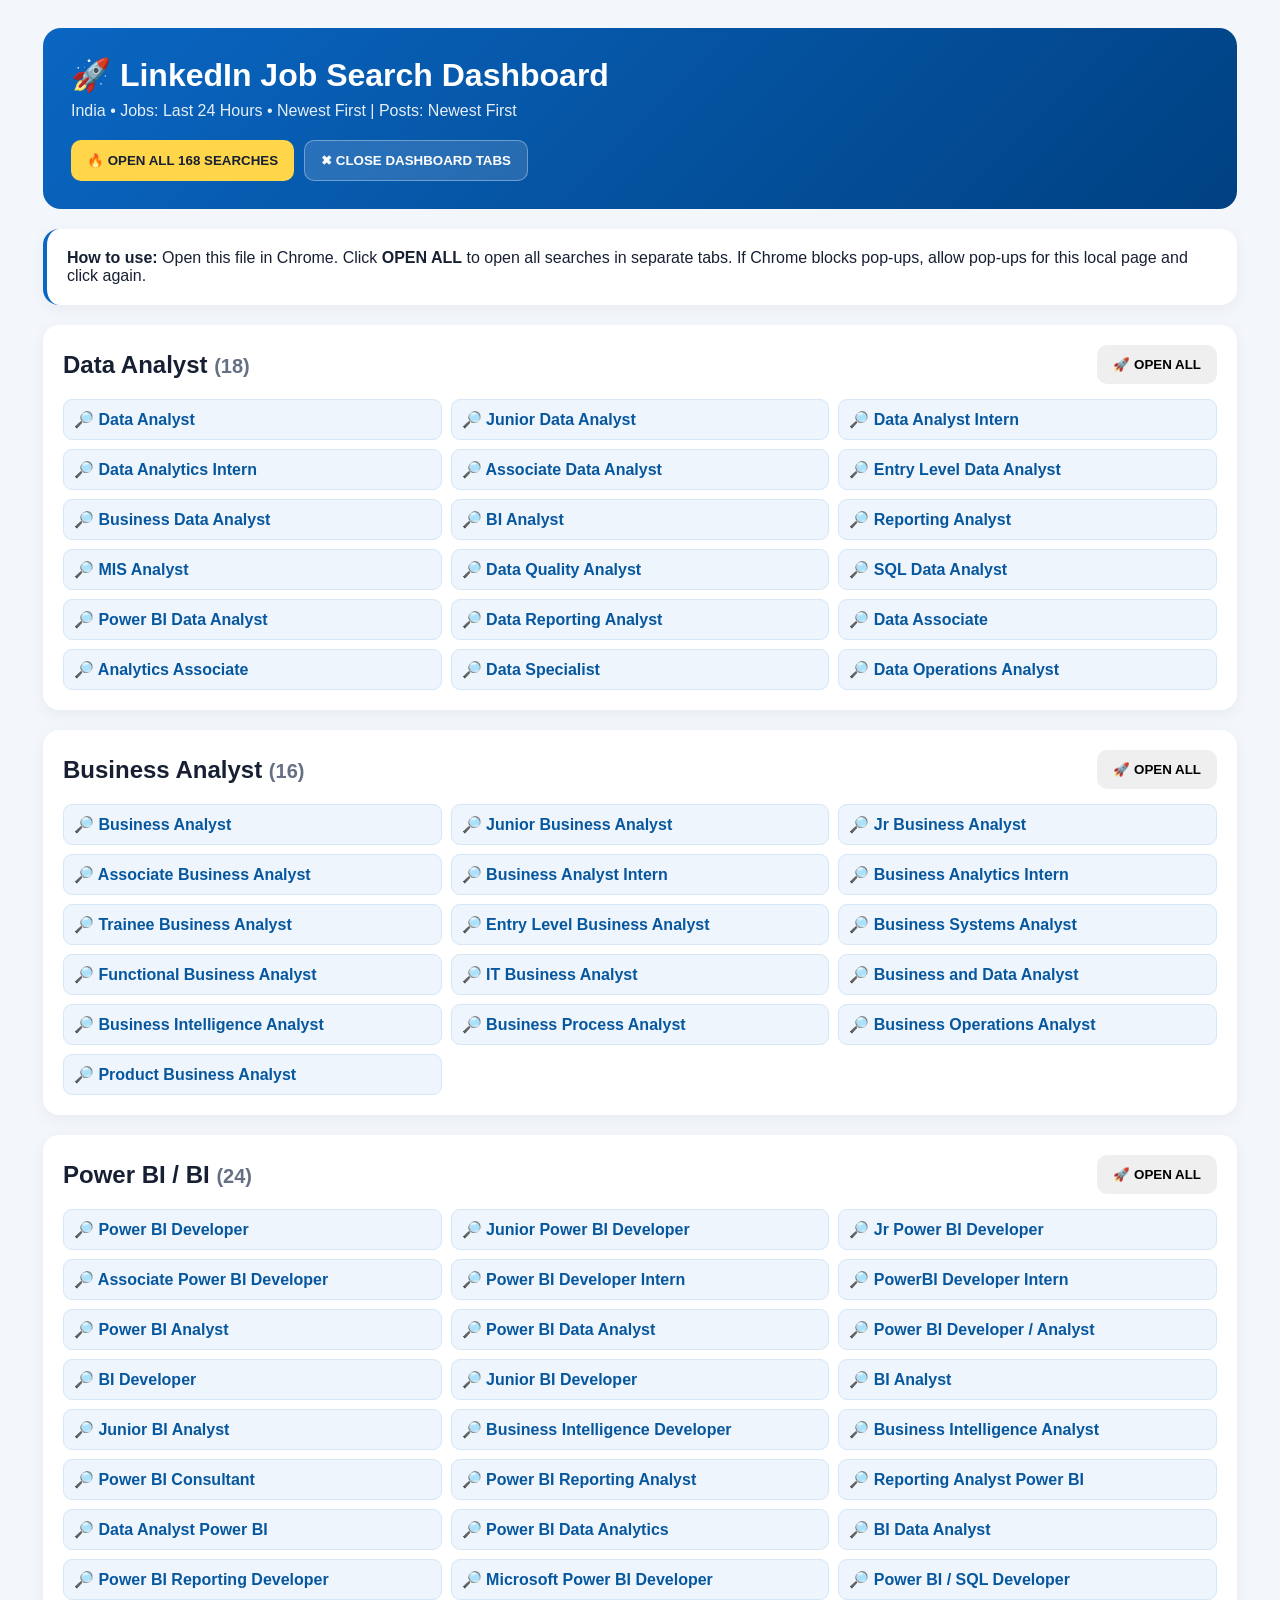
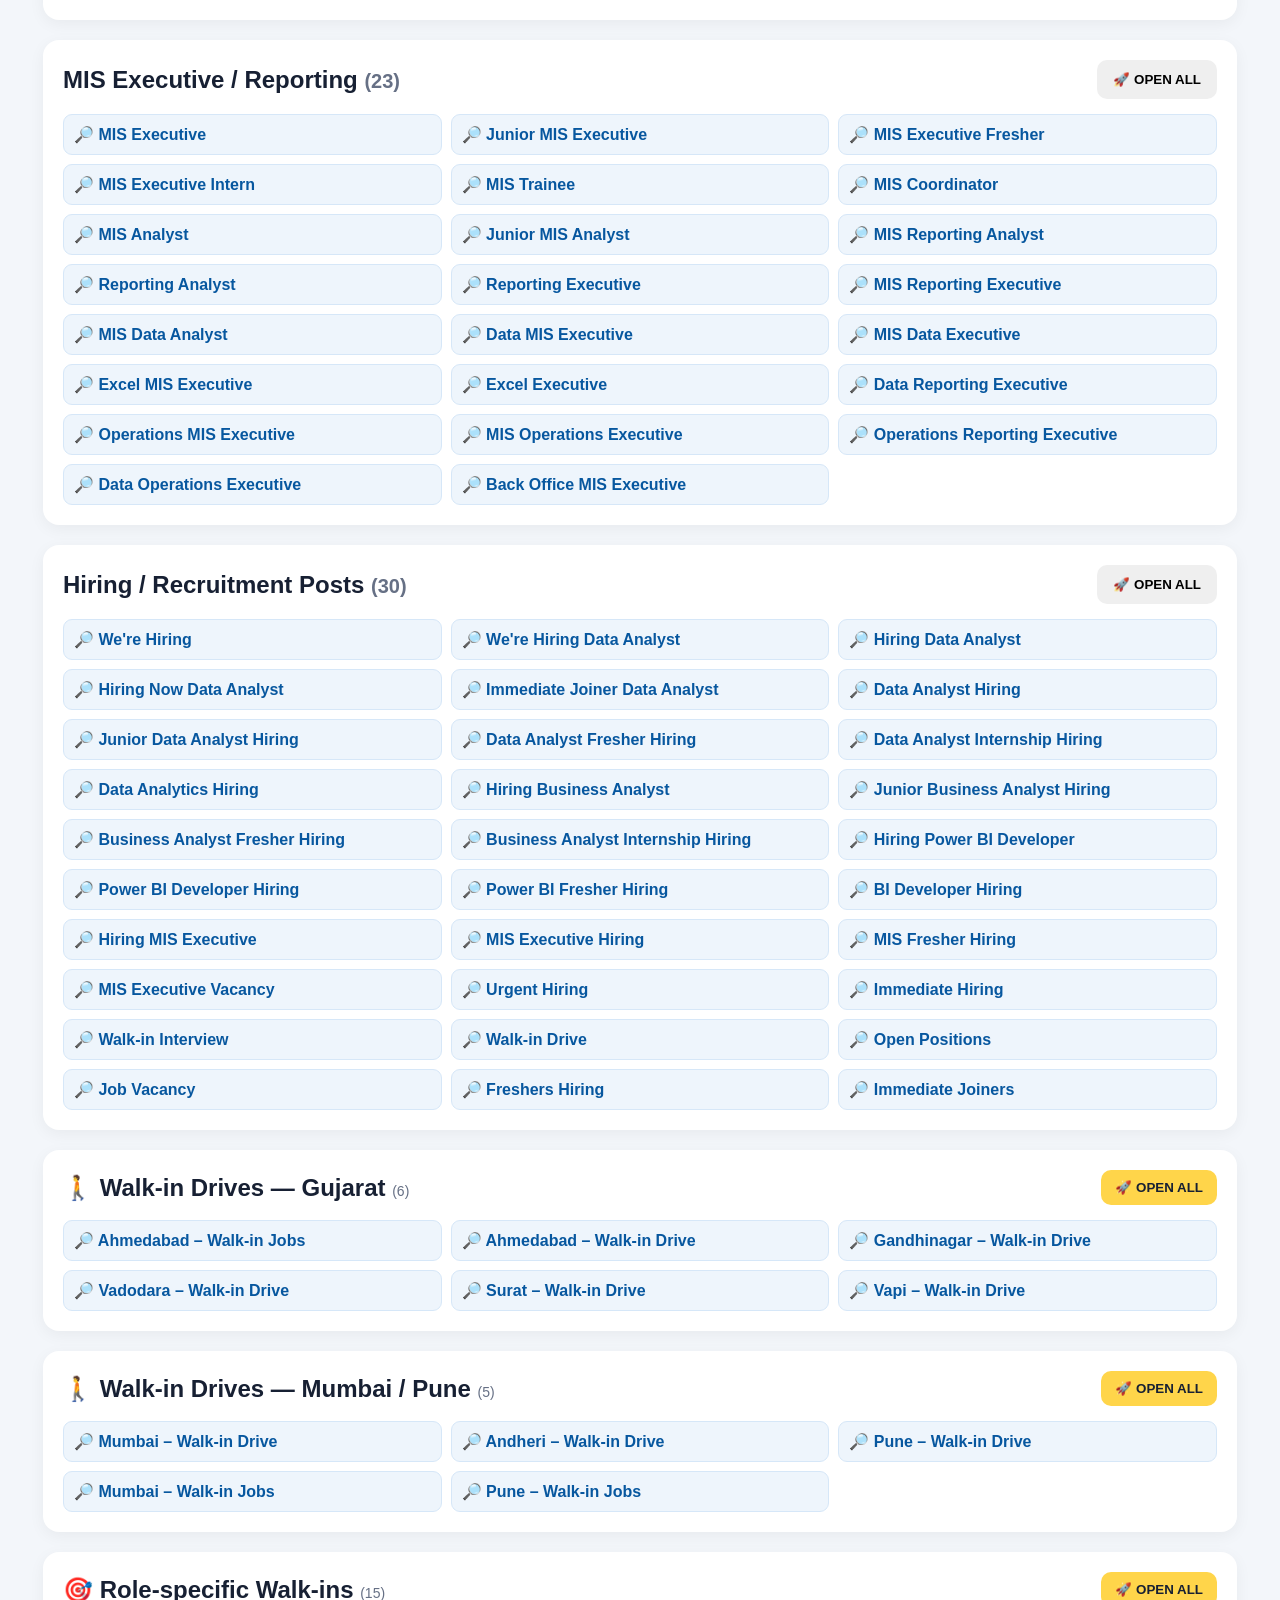
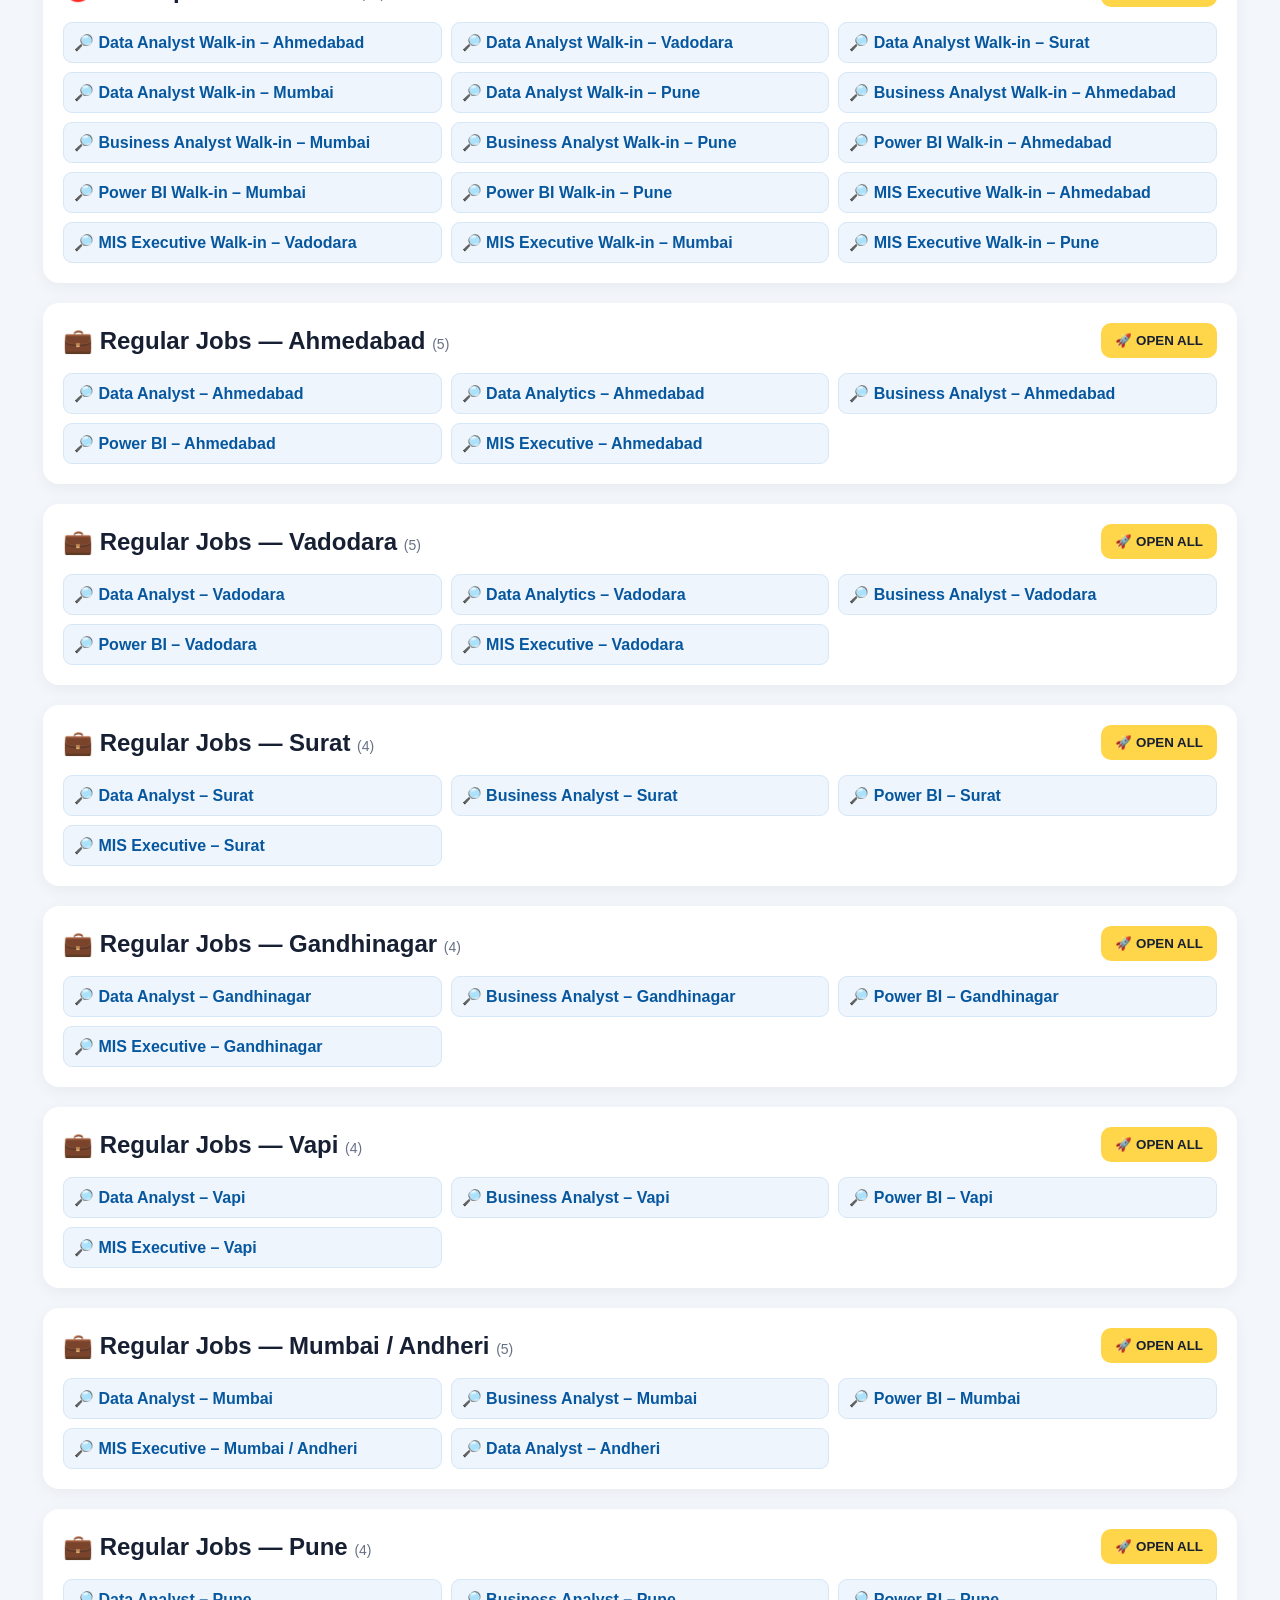
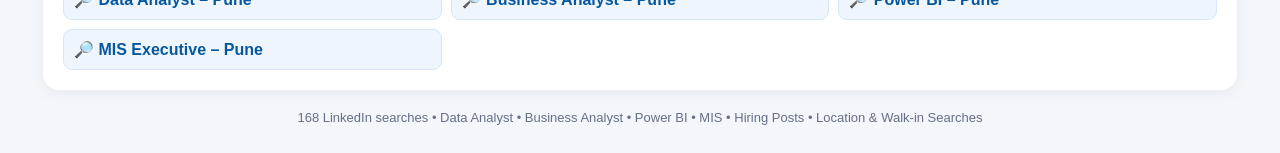
==== index.html @ fcc7802a "Add files via upload" ====
<!doctype html><html lang="en"><head><meta charset="utf-8"><meta name="viewport" content="width=device-width,initial-scale=1"><title>LinkedIn Job Search Dashboard</title><style>*{box-sizing:border-box}body{margin:0;font-family:Arial,sans-serif;background:#f3f6fa;color:#172033}.wrap{max-width:1250px;margin:auto;padding:28px}header{background:linear-gradient(135deg,#0a66c2,#004182);color:white;padding:28px;border-radius:18px;margin-bottom:20px}h1{margin:0 0 8px}.sub{margin:0;opacity:.9}.actions{display:flex;gap:10px;flex-wrap:wrap;margin-top:20px}button{border:0;border-radius:10px;padding:12px 16px;font-weight:700;cursor:pointer}.main{background:#ffd54a;color:#172033}.close{background:#ffffff22;color:#fff;border:1px solid #ffffff55}.info,section{background:#fff;border-radius:16px;padding:20px;margin-bottom:20px;box-shadow:0 4px 16px #0000000d}.info{border-left:4px solid #0a66c2}.head{display:flex;justify-content:space-between;align-items:center;gap:10px;flex-wrap:wrap;margin-bottom:15px}h2{margin:0}small{color:#667085}.grid{display:grid;grid-template-columns:repeat(3,1fr);gap:9px}a{text-decoration:none;color:#07579f;background:#eef5fc;border:1px solid #d6e7f8;padding:10px;border-radius:9px;font-weight:600}a:hover{background:#e2f0ff}footer{text-align:center;color:#667085;font-size:13px}@media(max-width:900px){.grid{grid-template-columns:repeat(2,1fr)}}@media(max-width:600px){.grid{grid-template-columns:1fr}.wrap{padding:14px}}
.category{background:#fff;border-radius:16px;padding:20px;margin-bottom:20px;box-shadow:0 4px 16px #0000000d}
.category-head{display:flex;justify-content:space-between;align-items:center;gap:10px;flex-wrap:wrap;margin-bottom:15px}
.category-head h2{margin:0}
.category-head h2 span{color:#667085;font-size:14px;font-weight:500}
.links{display:grid;grid-template-columns:repeat(3,1fr);gap:9px}
.links a{text-decoration:none;color:#07579f;background:#eef5fc;border:1px solid #d6e7f8;padding:10px;border-radius:9px;font-weight:600}
.links a:hover{background:#e2f0ff}
.cat-btn{background:#ffd54a;color:#172033;border:0;border-radius:10px;padding:10px 14px;font-weight:700;cursor:pointer}
@media(max-width:900px){.links{grid-template-columns:repeat(2,1fr)}}
@media(max-width:600px){.links{grid-template-columns:1fr}}

/* Mobile / Phone enhancements */
@media (max-width: 600px) {
  body { font-size: 14px; }
  .wrap { padding: 10px; width: 100%; }
  header { padding: 18px 14px; border-radius: 14px; }
  h1 { font-size: 22px; line-height: 1.25; }
  .sub { font-size: 13px; line-height: 1.45; }
  .actions { display: grid; grid-template-columns: 1fr; gap: 8px; }
  .actions button { width: 100%; min-height: 46px; font-size: 14px; }
  .info, section, .category { padding: 14px; border-radius: 13px; }
  .head, .category-head { align-items: stretch; }
  .head h2, .category-head h2 { font-size: 18px; }
  .head button, .category-head button, .cat-btn { width: 100%; min-height: 44px; }
  .grid, .links { grid-template-columns: 1fr !important; gap: 8px; }
  .grid a, .links a {
    display: block;
    width: 100%;
    min-height: 46px;
    padding: 12px;
    font-size: 14px;
  }
  footer { padding: 10px 4px 20px; line-height: 1.5; }
}

/* Touch-friendly controls */
button, a { -webkit-tap-highlight-color: transparent; touch-action: manipulation; }
a { cursor: pointer; }

.mobile-toolbar {
  display:flex; justify-content:space-between; align-items:center; gap:10px;
  background:#eaf4ff; border:1px solid #cfe5fa; border-radius:13px;
  padding:10px 12px; margin:0 0 12px;
}
.mobile-toolbar div { display:flex; flex-direction:column; gap:2px; }
.mobile-toolbar small { color:#667085; }
.mobile-toolbar button { background:#fff; color:#07579f; padding:9px 12px; }
@media (min-width:601px) { .mobile-toolbar { display:none; } }
</style>
<link rel="manifest" href="manifest.json">
<meta name="theme-color" content="#0a66c2">
<meta name="mobile-web-app-capable" content="yes">
<meta name="apple-mobile-web-app-capable" content="yes">
<meta name="apple-mobile-web-app-status-bar-style" content="default">
<meta name="apple-mobile-web-app-title" content="LinkedIn Jobs">
</head><body><div class="wrap"><header><h1>🚀 LinkedIn Job Search Dashboard</h1><p class="sub">India • Jobs: Last 24 Hours • Newest First | Posts: Newest First</p><div class="actions"><button class="main" onclick="openAll()">🔥 OPEN ALL 168 SEARCHES</button><button class="close" onclick="closeTabs()">✖ CLOSE DASHBOARD TABS</button></div></header>
<div class="mobile-toolbar" id="mobileToolbar">
  <div><strong>📱 Phone Mode</strong><small>Tap a search below to open LinkedIn.</small></div>
  <button onclick="window.scrollTo({top:0,behavior:'smooth'})">⬆ TOP</button>
</div>
<div class="info"><strong>How to use:</strong> Open this file in Chrome. Click <strong>OPEN ALL</strong> to open all searches in separate tabs. If Chrome blocks pop-ups, allow pop-ups for this local page and click again.</div><section><div class="head"><h2>Data Analyst <small>(18)</small></h2><button onclick='openGroup(["Data Analyst", "Junior Data Analyst", "Data Analyst Intern", "Data Analytics Intern", "Associate Data Analyst", "Entry Level Data Analyst", "Business Data Analyst", "BI Analyst", "Reporting Analyst", "MIS Analyst", "Data Quality Analyst", "SQL Data Analyst", "Power BI Data Analyst", "Data Reporting Analyst", "Data Associate", "Analytics Associate", "Data Specialist", "Data Operations Analyst"],false)'>🚀 OPEN ALL</button></div><div class="grid"><a href="https://www.linkedin.com/jobs/search/?keywords=Data+Analyst&geoId=102713980&f_TPR=r86400&sortBy=DD" target="_blank">🔎 Data Analyst</a><a href="https://www.linkedin.com/jobs/search/?keywords=Junior+Data+Analyst&geoId=102713980&f_TPR=r86400&sortBy=DD" target="_blank">🔎 Junior Data Analyst</a><a href="https://www.linkedin.com/jobs/search/?keywords=Data+Analyst+Intern&geoId=102713980&f_TPR=r86400&sortBy=DD" target="_blank">🔎 Data Analyst Intern</a><a href="https://www.linkedin.com/jobs/search/?keywords=Data+Analytics+Intern&geoId=102713980&f_TPR=r86400&sortBy=DD" target="_blank">🔎 Data Analytics Intern</a><a href="https://www.linkedin.com/jobs/search/?keywords=Associate+Data+Analyst&geoId=102713980&f_TPR=r86400&sortBy=DD" target="_blank">🔎 Associate Data Analyst</a><a href="https://www.linkedin.com/jobs/search/?keywords=Entry+Level+Data+Analyst&geoId=102713980&f_TPR=r86400&sortBy=DD" target="_blank">🔎 Entry Level Data Analyst</a><a href="https://www.linkedin.com/jobs/search/?keywords=Business+Data+Analyst&geoId=102713980&f_TPR=r86400&sortBy=DD" target="_blank">🔎 Business Data Analyst</a><a href="https://www.linkedin.com/jobs/search/?keywords=BI+Analyst&geoId=102713980&f_TPR=r86400&sortBy=DD" target="_blank">🔎 BI Analyst</a><a href="https://www.linkedin.com/jobs/search/?keywords=Reporting+Analyst&geoId=102713980&f_TPR=r86400&sortBy=DD" target="_blank">🔎 Reporting Analyst</a><a href="https://www.linkedin.com/jobs/search/?keywords=MIS+Analyst&geoId=102713980&f_TPR=r86400&sortBy=DD" target="_blank">🔎 MIS Analyst</a><a href="https://www.linkedin.com/jobs/search/?keywords=Data+Quality+Analyst&geoId=102713980&f_TPR=r86400&sortBy=DD" target="_blank">🔎 Data Quality Analyst</a><a href="https://www.linkedin.com/jobs/search/?keywords=SQL+Data+Analyst&geoId=102713980&f_TPR=r86400&sortBy=DD" target="_blank">🔎 SQL Data Analyst</a><a href="https://www.linkedin.com/jobs/search/?keywords=Power+BI+Data+Analyst&geoId=102713980&f_TPR=r86400&sortBy=DD" target="_blank">🔎 Power BI Data Analyst</a><a href="https://www.linkedin.com/jobs/search/?keywords=Data+Reporting+Analyst&geoId=102713980&f_TPR=r86400&sortBy=DD" target="_blank">🔎 Data Reporting Analyst</a><a href="https://www.linkedin.com/jobs/search/?keywords=Data+Associate&geoId=102713980&f_TPR=r86400&sortBy=DD" target="_blank">🔎 Data Associate</a><a href="https://www.linkedin.com/jobs/search/?keywords=Analytics+Associate&geoId=102713980&f_TPR=r86400&sortBy=DD" target="_blank">🔎 Analytics Associate</a><a href="https://www.linkedin.com/jobs/search/?keywords=Data+Specialist&geoId=102713980&f_TPR=r86400&sortBy=DD" target="_blank">🔎 Data Specialist</a><a href="https://www.linkedin.com/jobs/search/?keywords=Data+Operations+Analyst&geoId=102713980&f_TPR=r86400&sortBy=DD" target="_blank">🔎 Data Operations Analyst</a></div></section><section><div class="head"><h2>Business Analyst <small>(16)</small></h2><button onclick='openGroup(["Business Analyst", "Junior Business Analyst", "Jr Business Analyst", "Associate Business Analyst", "Business Analyst Intern", "Business Analytics Intern", "Trainee Business Analyst", "Entry Level Business Analyst", "Business Systems Analyst", "Functional Business Analyst", "IT Business Analyst", "Business and Data Analyst", "Business Intelligence Analyst", "Business Process Analyst", "Business Operations Analyst", "Product Business Analyst"],false)'>🚀 OPEN ALL</button></div><div class="grid"><a href="https://www.linkedin.com/jobs/search/?keywords=Business+Analyst&geoId=102713980&f_TPR=r86400&sortBy=DD" target="_blank">🔎 Business Analyst</a><a href="https://www.linkedin.com/jobs/search/?keywords=Junior+Business+Analyst&geoId=102713980&f_TPR=r86400&sortBy=DD" target="_blank">🔎 Junior Business Analyst</a><a href="https://www.linkedin.com/jobs/search/?keywords=Jr+Business+Analyst&geoId=102713980&f_TPR=r86400&sortBy=DD" target="_blank">🔎 Jr Business Analyst</a><a href="https://www.linkedin.com/jobs/search/?keywords=Associate+Business+Analyst&geoId=102713980&f_TPR=r86400&sortBy=DD" target="_blank">🔎 Associate Business Analyst</a><a href="https://www.linkedin.com/jobs/search/?keywords=Business+Analyst+Intern&geoId=102713980&f_TPR=r86400&sortBy=DD" target="_blank">🔎 Business Analyst Intern</a><a href="https://www.linkedin.com/jobs/search/?keywords=Business+Analytics+Intern&geoId=102713980&f_TPR=r86400&sortBy=DD" target="_blank">🔎 Business Analytics Intern</a><a href="https://www.linkedin.com/jobs/search/?keywords=Trainee+Business+Analyst&geoId=102713980&f_TPR=r86400&sortBy=DD" target="_blank">🔎 Trainee Business Analyst</a><a href="https://www.linkedin.com/jobs/search/?keywords=Entry+Level+Business+Analyst&geoId=102713980&f_TPR=r86400&sortBy=DD" target="_blank">🔎 Entry Level Business Analyst</a><a href="https://www.linkedin.com/jobs/search/?keywords=Business+Systems+Analyst&geoId=102713980&f_TPR=r86400&sortBy=DD" target="_blank">🔎 Business Systems Analyst</a><a href="https://www.linkedin.com/jobs/search/?keywords=Functional+Business+Analyst&geoId=102713980&f_TPR=r86400&sortBy=DD" target="_blank">🔎 Functional Business Analyst</a><a href="https://www.linkedin.com/jobs/search/?keywords=IT+Business+Analyst&geoId=102713980&f_TPR=r86400&sortBy=DD" target="_blank">🔎 IT Business Analyst</a><a href="https://www.linkedin.com/jobs/search/?keywords=Business+and+Data+Analyst&geoId=102713980&f_TPR=r86400&sortBy=DD" target="_blank">🔎 Business and Data Analyst</a><a href="https://www.linkedin.com/jobs/search/?keywords=Business+Intelligence+Analyst&geoId=102713980&f_TPR=r86400&sortBy=DD" target="_blank">🔎 Business Intelligence Analyst</a><a href="https://www.linkedin.com/jobs/search/?keywords=Business+Process+Analyst&geoId=102713980&f_TPR=r86400&sortBy=DD" target="_blank">🔎 Business Process Analyst</a><a href="https://www.linkedin.com/jobs/search/?keywords=Business+Operations+Analyst&geoId=102713980&f_TPR=r86400&sortBy=DD" target="_blank">🔎 Business Operations Analyst</a><a href="https://www.linkedin.com/jobs/search/?keywords=Product+Business+Analyst&geoId=102713980&f_TPR=r86400&sortBy=DD" target="_blank">🔎 Product Business Analyst</a></div></section><section><div class="head"><h2>Power BI / BI <small>(24)</small></h2><button onclick='openGroup(["Power BI Developer", "Junior Power BI Developer", "Jr Power BI Developer", "Associate Power BI Developer", "Power BI Developer Intern", "PowerBI Developer Intern", "Power BI Analyst", "Power BI Data Analyst", "Power BI Developer / Analyst", "BI Developer", "Junior BI Developer", "BI Analyst", "Junior BI Analyst", "Business Intelligence Developer", "Business Intelligence Analyst", "Power BI Consultant", "Power BI Reporting Analyst", "Reporting Analyst Power BI", "Data Analyst Power BI", "Power BI Data Analytics", "BI Data Analyst", "Power BI Reporting Developer", "Microsoft Power BI Developer", "Power BI / SQL Developer"],false)'>🚀 OPEN ALL</button></div><div class="grid"><a href="https://www.linkedin.com/jobs/search/?keywords=Power+BI+Developer&geoId=102713980&f_TPR=r86400&sortBy=DD" target="_blank">🔎 Power BI Developer</a><a href="https://www.linkedin.com/jobs/search/?keywords=Junior+Power+BI+Developer&geoId=102713980&f_TPR=r86400&sortBy=DD" target="_blank">🔎 Junior Power BI Developer</a><a href="https://www.linkedin.com/jobs/search/?keywords=Jr+Power+BI+Developer&geoId=102713980&f_TPR=r86400&sortBy=DD" target="_blank">🔎 Jr Power BI Developer</a><a href="https://www.linkedin.com/jobs/search/?keywords=Associate+Power+BI+Developer&geoId=102713980&f_TPR=r86400&sortBy=DD" target="_blank">🔎 Associate Power BI Developer</a><a href="https://www.linkedin.com/jobs/search/?keywords=Power+BI+Developer+Intern&geoId=102713980&f_TPR=r86400&sortBy=DD" target="_blank">🔎 Power BI Developer Intern</a><a href="https://www.linkedin.com/jobs/search/?keywords=PowerBI+Developer+Intern&geoId=102713980&f_TPR=r86400&sortBy=DD" target="_blank">🔎 PowerBI Developer Intern</a><a href="https://www.linkedin.com/jobs/search/?keywords=Power+BI+Analyst&geoId=102713980&f_TPR=r86400&sortBy=DD" target="_blank">🔎 Power BI Analyst</a><a href="https://www.linkedin.com/jobs/search/?keywords=Power+BI+Data+Analyst&geoId=102713980&f_TPR=r86400&sortBy=DD" target="_blank">🔎 Power BI Data Analyst</a><a href="https://www.linkedin.com/jobs/search/?keywords=Power+BI+Developer+%2F+Analyst&geoId=102713980&f_TPR=r86400&sortBy=DD" target="_blank">🔎 Power BI Developer / Analyst</a><a href="https://www.linkedin.com/jobs/search/?keywords=BI+Developer&geoId=102713980&f_TPR=r86400&sortBy=DD" target="_blank">🔎 BI Developer</a><a href="https://www.linkedin.com/jobs/search/?keywords=Junior+BI+Developer&geoId=102713980&f_TPR=r86400&sortBy=DD" target="_blank">🔎 Junior BI Developer</a><a href="https://www.linkedin.com/jobs/search/?keywords=BI+Analyst&geoId=102713980&f_TPR=r86400&sortBy=DD" target="_blank">🔎 BI Analyst</a><a href="https://www.linkedin.com/jobs/search/?keywords=Junior+BI+Analyst&geoId=102713980&f_TPR=r86400&sortBy=DD" target="_blank">🔎 Junior BI Analyst</a><a href="https://www.linkedin.com/jobs/search/?keywords=Business+Intelligence+Developer&geoId=102713980&f_TPR=r86400&sortBy=DD" target="_blank">🔎 Business Intelligence Developer</a><a href="https://www.linkedin.com/jobs/search/?keywords=Business+Intelligence+Analyst&geoId=102713980&f_TPR=r86400&sortBy=DD" target="_blank">🔎 Business Intelligence Analyst</a><a href="https://www.linkedin.com/jobs/search/?keywords=Power+BI+Consultant&geoId=102713980&f_TPR=r86400&sortBy=DD" target="_blank">🔎 Power BI Consultant</a><a href="https://www.linkedin.com/jobs/search/?keywords=Power+BI+Reporting+Analyst&geoId=102713980&f_TPR=r86400&sortBy=DD" target="_blank">🔎 Power BI Reporting Analyst</a><a href="https://www.linkedin.com/jobs/search/?keywords=Reporting+Analyst+Power+BI&geoId=102713980&f_TPR=r86400&sortBy=DD" target="_blank">🔎 Reporting Analyst Power BI</a><a href="https://www.linkedin.com/jobs/search/?keywords=Data+Analyst+Power+BI&geoId=102713980&f_TPR=r86400&sortBy=DD" target="_blank">🔎 Data Analyst Power BI</a><a href="https://www.linkedin.com/jobs/search/?keywords=Power+BI+Data+Analytics&geoId=102713980&f_TPR=r86400&sortBy=DD" target="_blank">🔎 Power BI Data Analytics</a><a href="https://www.linkedin.com/jobs/search/?keywords=BI+Data+Analyst&geoId=102713980&f_TPR=r86400&sortBy=DD" target="_blank">🔎 BI Data Analyst</a><a href="https://www.linkedin.com/jobs/search/?keywords=Power+BI+Reporting+Developer&geoId=102713980&f_TPR=r86400&sortBy=DD" target="_blank">🔎 Power BI Reporting Developer</a><a href="https://www.linkedin.com/jobs/search/?keywords=Microsoft+Power+BI+Developer&geoId=102713980&f_TPR=r86400&sortBy=DD" target="_blank">🔎 Microsoft Power BI Developer</a><a href="https://www.linkedin.com/jobs/search/?keywords=Power+BI+%2F+SQL+Developer&geoId=102713980&f_TPR=r86400&sortBy=DD" target="_blank">🔎 Power BI / SQL Developer</a></div></section><section><div class="head"><h2>MIS Executive / Reporting <small>(23)</small></h2><button onclick='openGroup(["MIS Executive", "Junior MIS Executive", "MIS Executive Fresher", "MIS Executive Intern", "MIS Trainee", "MIS Coordinator", "MIS Analyst", "Junior MIS Analyst", "MIS Reporting Analyst", "Reporting Analyst", "Reporting Executive", "MIS Reporting Executive", "MIS Data Analyst", "Data MIS Executive", "MIS Data Executive", "Excel MIS Executive", "Excel Executive", "Data Reporting Executive", "Operations MIS Executive", "MIS Operations Executive", "Operations Reporting Executive", "Data Operations Executive", "Back Office MIS Executive"],false)'>🚀 OPEN ALL</button></div><div class="grid"><a href="https://www.linkedin.com/jobs/search/?keywords=MIS+Executive&geoId=102713980&f_TPR=r86400&sortBy=DD" target="_blank">🔎 MIS Executive</a><a href="https://www.linkedin.com/jobs/search/?keywords=Junior+MIS+Executive&geoId=102713980&f_TPR=r86400&sortBy=DD" target="_blank">🔎 Junior MIS Executive</a><a href="https://www.linkedin.com/jobs/search/?keywords=MIS+Executive+Fresher&geoId=102713980&f_TPR=r86400&sortBy=DD" target="_blank">🔎 MIS Executive Fresher</a><a href="https://www.linkedin.com/jobs/search/?keywords=MIS+Executive+Intern&geoId=102713980&f_TPR=r86400&sortBy=DD" target="_blank">🔎 MIS Executive Intern</a><a href="https://www.linkedin.com/jobs/search/?keywords=MIS+Trainee&geoId=102713980&f_TPR=r86400&sortBy=DD" target="_blank">🔎 MIS Trainee</a><a href="https://www.linkedin.com/jobs/search/?keywords=MIS+Coordinator&geoId=102713980&f_TPR=r86400&sortBy=DD" target="_blank">🔎 MIS Coordinator</a><a href="https://www.linkedin.com/jobs/search/?keywords=MIS+Analyst&geoId=102713980&f_TPR=r86400&sortBy=DD" target="_blank">🔎 MIS Analyst</a><a href="https://www.linkedin.com/jobs/search/?keywords=Junior+MIS+Analyst&geoId=102713980&f_TPR=r86400&sortBy=DD" target="_blank">🔎 Junior MIS Analyst</a><a href="https://www.linkedin.com/jobs/search/?keywords=MIS+Reporting+Analyst&geoId=102713980&f_TPR=r86400&sortBy=DD" target="_blank">🔎 MIS Reporting Analyst</a><a href="https://www.linkedin.com/jobs/search/?keywords=Reporting+Analyst&geoId=102713980&f_TPR=r86400&sortBy=DD" target="_blank">🔎 Reporting Analyst</a><a href="https://www.linkedin.com/jobs/search/?keywords=Reporting+Executive&geoId=102713980&f_TPR=r86400&sortBy=DD" target="_blank">🔎 Reporting Executive</a><a href="https://www.linkedin.com/jobs/search/?keywords=MIS+Reporting+Executive&geoId=102713980&f_TPR=r86400&sortBy=DD" target="_blank">🔎 MIS Reporting Executive</a><a href="https://www.linkedin.com/jobs/search/?keywords=MIS+Data+Analyst&geoId=102713980&f_TPR=r86400&sortBy=DD" target="_blank">🔎 MIS Data Analyst</a><a href="https://www.linkedin.com/jobs/search/?keywords=Data+MIS+Executive&geoId=102713980&f_TPR=r86400&sortBy=DD" target="_blank">🔎 Data MIS Executive</a><a href="https://www.linkedin.com/jobs/search/?keywords=MIS+Data+Executive&geoId=102713980&f_TPR=r86400&sortBy=DD" target="_blank">🔎 MIS Data Executive</a><a href="https://www.linkedin.com/jobs/search/?keywords=Excel+MIS+Executive&geoId=102713980&f_TPR=r86400&sortBy=DD" target="_blank">🔎 Excel MIS Executive</a><a href="https://www.linkedin.com/jobs/search/?keywords=Excel+Executive&geoId=102713980&f_TPR=r86400&sortBy=DD" target="_blank">🔎 Excel Executive</a><a href="https://www.linkedin.com/jobs/search/?keywords=Data+Reporting+Executive&geoId=102713980&f_TPR=r86400&sortBy=DD" target="_blank">🔎 Data Reporting Executive</a><a href="https://www.linkedin.com/jobs/search/?keywords=Operations+MIS+Executive&geoId=102713980&f_TPR=r86400&sortBy=DD" target="_blank">🔎 Operations MIS Executive</a><a href="https://www.linkedin.com/jobs/search/?keywords=MIS+Operations+Executive&geoId=102713980&f_TPR=r86400&sortBy=DD" target="_blank">🔎 MIS Operations Executive</a><a href="https://www.linkedin.com/jobs/search/?keywords=Operations+Reporting+Executive&geoId=102713980&f_TPR=r86400&sortBy=DD" target="_blank">🔎 Operations Reporting Executive</a><a href="https://www.linkedin.com/jobs/search/?keywords=Data+Operations+Executive&geoId=102713980&f_TPR=r86400&sortBy=DD" target="_blank">🔎 Data Operations Executive</a><a href="https://www.linkedin.com/jobs/search/?keywords=Back+Office+MIS+Executive&geoId=102713980&f_TPR=r86400&sortBy=DD" target="_blank">🔎 Back Office MIS Executive</a></div></section><section><div class="head"><h2>Hiring / Recruitment Posts <small>(30)</small></h2><button onclick='openGroup(["We're Hiring", "We're Hiring Data Analyst", "Hiring Data Analyst", "Hiring Now Data Analyst", "Immediate Joiner Data Analyst", "Data Analyst Hiring", "Junior Data Analyst Hiring", "Data Analyst Fresher Hiring", "Data Analyst Internship Hiring", "Data Analytics Hiring", "Hiring Business Analyst", "Junior Business Analyst Hiring", "Business Analyst Fresher Hiring", "Business Analyst Internship Hiring", "Hiring Power BI Developer", "Power BI Developer Hiring", "Power BI Fresher Hiring", "BI Developer Hiring", "Hiring MIS Executive", "MIS Executive Hiring", "MIS Fresher Hiring", "MIS Executive Vacancy", "Urgent Hiring", "Immediate Hiring", "Walk-in Interview", "Walk-in Drive", "Open Positions", "Job Vacancy", "Freshers Hiring", "Immediate Joiners"],true)'>🚀 OPEN ALL</button></div><div class="grid"><a href="https://www.linkedin.com/search/results/content/?keywords=We%27re+Hiring&sortBy=%22date_posted%22" target="_blank">🔎 We're Hiring</a><a href="https://www.linkedin.com/search/results/content/?keywords=We%27re+Hiring+Data+Analyst&sortBy=%22date_posted%22" target="_blank">🔎 We're Hiring Data Analyst</a><a href="https://www.linkedin.com/search/results/content/?keywords=Hiring+Data+Analyst&sortBy=%22date_posted%22" target="_blank">🔎 Hiring Data Analyst</a><a href="https://www.linkedin.com/search/results/content/?keywords=Hiring+Now+Data+Analyst&sortBy=%22date_posted%22" target="_blank">🔎 Hiring Now Data Analyst</a><a href="https://www.linkedin.com/search/results/content/?keywords=Immediate+Joiner+Data+Analyst&sortBy=%22date_posted%22" target="_blank">🔎 Immediate Joiner Data Analyst</a><a href="https://www.linkedin.com/search/results/content/?keywords=Data+Analyst+Hiring&sortBy=%22date_posted%22" target="_blank">🔎 Data Analyst Hiring</a><a href="https://www.linkedin.com/search/results/content/?keywords=Junior+Data+Analyst+Hiring&sortBy=%22date_posted%22" target="_blank">🔎 Junior Data Analyst Hiring</a><a href="https://www.linkedin.com/search/results/content/?keywords=Data+Analyst+Fresher+Hiring&sortBy=%22date_posted%22" target="_blank">🔎 Data Analyst Fresher Hiring</a><a href="https://www.linkedin.com/search/results/content/?keywords=Data+Analyst+Internship+Hiring&sortBy=%22date_posted%22" target="_blank">🔎 Data Analyst Internship Hiring</a><a href="https://www.linkedin.com/search/results/content/?keywords=Data+Analytics+Hiring&sortBy=%22date_posted%22" target="_blank">🔎 Data Analytics Hiring</a><a href="https://www.linkedin.com/search/results/content/?keywords=Hiring+Business+Analyst&sortBy=%22date_posted%22" target="_blank">🔎 Hiring Business Analyst</a><a href="https://www.linkedin.com/search/results/content/?keywords=Junior+Business+Analyst+Hiring&sortBy=%22date_posted%22" target="_blank">🔎 Junior Business Analyst Hiring</a><a href="https://www.linkedin.com/search/results/content/?keywords=Business+Analyst+Fresher+Hiring&sortBy=%22date_posted%22" target="_blank">🔎 Business Analyst Fresher Hiring</a><a href="https://www.linkedin.com/search/results/content/?keywords=Business+Analyst+Internship+Hiring&sortBy=%22date_posted%22" target="_blank">🔎 Business Analyst Internship Hiring</a><a href="https://www.linkedin.com/search/results/content/?keywords=Hiring+Power+BI+Developer&sortBy=%22date_posted%22" target="_blank">🔎 Hiring Power BI Developer</a><a href="https://www.linkedin.com/search/results/content/?keywords=Power+BI+Developer+Hiring&sortBy=%22date_posted%22" target="_blank">🔎 Power BI Developer Hiring</a><a href="https://www.linkedin.com/search/results/content/?keywords=Power+BI+Fresher+Hiring&sortBy=%22date_posted%22" target="_blank">🔎 Power BI Fresher Hiring</a><a href="https://www.linkedin.com/search/results/content/?keywords=BI+Developer+Hiring&sortBy=%22date_posted%22" target="_blank">🔎 BI Developer Hiring</a><a href="https://www.linkedin.com/search/results/content/?keywords=Hiring+MIS+Executive&sortBy=%22date_posted%22" target="_blank">🔎 Hiring MIS Executive</a><a href="https://www.linkedin.com/search/results/content/?keywords=MIS+Executive+Hiring&sortBy=%22date_posted%22" target="_blank">🔎 MIS Executive Hiring</a><a href="https://www.linkedin.com/search/results/content/?keywords=MIS+Fresher+Hiring&sortBy=%22date_posted%22" target="_blank">🔎 MIS Fresher Hiring</a><a href="https://www.linkedin.com/search/results/content/?keywords=MIS+Executive+Vacancy&sortBy=%22date_posted%22" target="_blank">🔎 MIS Executive Vacancy</a><a href="https://www.linkedin.com/search/results/content/?keywords=Urgent+Hiring&sortBy=%22date_posted%22" target="_blank">🔎 Urgent Hiring</a><a href="https://www.linkedin.com/search/results/content/?keywords=Immediate+Hiring&sortBy=%22date_posted%22" target="_blank">🔎 Immediate Hiring</a><a href="https://www.linkedin.com/search/results/content/?keywords=Walk-in+Interview&sortBy=%22date_posted%22" target="_blank">🔎 Walk-in Interview</a><a href="https://www.linkedin.com/search/results/content/?keywords=Walk-in+Drive&sortBy=%22date_posted%22" target="_blank">🔎 Walk-in Drive</a><a href="https://www.linkedin.com/search/results/content/?keywords=Open+Positions&sortBy=%22date_posted%22" target="_blank">🔎 Open Positions</a><a href="https://www.linkedin.com/search/results/content/?keywords=Job+Vacancy&sortBy=%22date_posted%22" target="_blank">🔎 Job Vacancy</a><a href="https://www.linkedin.com/search/results/content/?keywords=Freshers+Hiring&sortBy=%22date_posted%22" target="_blank">🔎 Freshers Hiring</a><a href="https://www.linkedin.com/search/results/content/?keywords=Immediate+Joiners&sortBy=%22date_posted%22" target="_blank">🔎 Immediate Joiners</a></div></section><div id="location-added">
<section class="category"><div class="category-head"><h2>🚶 Walk-in Drives — Gujarat <span>(6)</span></h2><button class="cat-btn" onclick='openUrls(["https://in.linkedin.com/jobs/search/?keywords=Walk-in&location=Ahmedabad&f_TPR=r86400&sortBy=DD", "https://www.linkedin.com/search/results/content/?keywords=Walk-in%20Drive%20Ahmedabad&f_TPR=r86400", "https://www.linkedin.com/search/results/content/?keywords=Walk-in%20Drive%20Gandhinagar&f_TPR=r86400", "https://www.linkedin.com/search/results/content/?keywords=Walk-in%20Drive%20Vadodara&f_TPR=r86400", "https://www.linkedin.com/search/results/content/?keywords=Walk-in%20Drive%20Surat&f_TPR=r86400", "https://www.linkedin.com/search/results/content/?keywords=Walk-in%20Drive%20Vapi&f_TPR=r86400"])'>🚀 OPEN ALL</button></div><div class="links"><a href="https://in.linkedin.com/jobs/search/?keywords=Walk-in&location=Ahmedabad&f_TPR=r86400&sortBy=DD" target="_blank" rel="noopener">🔎 Ahmedabad – Walk-in Jobs</a><a href="https://www.linkedin.com/search/results/content/?keywords=Walk-in%20Drive%20Ahmedabad&f_TPR=r86400" target="_blank" rel="noopener">🔎 Ahmedabad – Walk-in Drive</a><a href="https://www.linkedin.com/search/results/content/?keywords=Walk-in%20Drive%20Gandhinagar&f_TPR=r86400" target="_blank" rel="noopener">🔎 Gandhinagar – Walk-in Drive</a><a href="https://www.linkedin.com/search/results/content/?keywords=Walk-in%20Drive%20Vadodara&f_TPR=r86400" target="_blank" rel="noopener">🔎 Vadodara – Walk-in Drive</a><a href="https://www.linkedin.com/search/results/content/?keywords=Walk-in%20Drive%20Surat&f_TPR=r86400" target="_blank" rel="noopener">🔎 Surat – Walk-in Drive</a><a href="https://www.linkedin.com/search/results/content/?keywords=Walk-in%20Drive%20Vapi&f_TPR=r86400" target="_blank" rel="noopener">🔎 Vapi – Walk-in Drive</a></div></section>
<section class="category"><div class="category-head"><h2>🚶 Walk-in Drives — Mumbai / Pune <span>(5)</span></h2><button class="cat-btn" onclick='openUrls(["https://www.linkedin.com/search/results/content/?keywords=Walk-in%20Drive%20Mumbai&f_TPR=r86400", "https://www.linkedin.com/search/results/content/?keywords=Walk-in%20Drive%20Andheri&f_TPR=r86400", "https://www.linkedin.com/search/results/content/?keywords=Walk-in%20Drive%20Pune&f_TPR=r86400", "https://in.linkedin.com/jobs/search/?keywords=Walk-in&location=Mumbai&f_TPR=r86400&sortBy=DD", "https://in.linkedin.com/jobs/search/?keywords=Walk-in&location=Pune&f_TPR=r86400&sortBy=DD"])'>🚀 OPEN ALL</button></div><div class="links"><a href="https://www.linkedin.com/search/results/content/?keywords=Walk-in%20Drive%20Mumbai&f_TPR=r86400" target="_blank" rel="noopener">🔎 Mumbai – Walk-in Drive</a><a href="https://www.linkedin.com/search/results/content/?keywords=Walk-in%20Drive%20Andheri&f_TPR=r86400" target="_blank" rel="noopener">🔎 Andheri – Walk-in Drive</a><a href="https://www.linkedin.com/search/results/content/?keywords=Walk-in%20Drive%20Pune&f_TPR=r86400" target="_blank" rel="noopener">🔎 Pune – Walk-in Drive</a><a href="https://in.linkedin.com/jobs/search/?keywords=Walk-in&location=Mumbai&f_TPR=r86400&sortBy=DD" target="_blank" rel="noopener">🔎 Mumbai – Walk-in Jobs</a><a href="https://in.linkedin.com/jobs/search/?keywords=Walk-in&location=Pune&f_TPR=r86400&sortBy=DD" target="_blank" rel="noopener">🔎 Pune – Walk-in Jobs</a></div></section>
<section class="category"><div class="category-head"><h2>🎯 Role-specific Walk-ins <span>(15)</span></h2><button class="cat-btn" onclick='openUrls(["https://www.linkedin.com/search/results/content/?keywords=Data%20Analyst%20Walk-in%20Ahmedabad&f_TPR=r86400", "https://www.linkedin.com/search/results/content/?keywords=Data%20Analyst%20Walk-in%20Vadodara&f_TPR=r86400", "https://www.linkedin.com/search/results/content/?keywords=Data%20Analyst%20Walk-in%20Surat&f_TPR=r86400", "https://www.linkedin.com/search/results/content/?keywords=Data%20Analyst%20Walk-in%20Mumbai&f_TPR=r86400", "https://www.linkedin.com/search/results/content/?keywords=Data%20Analyst%20Walk-in%20Pune&f_TPR=r86400", "https://www.linkedin.com/search/results/content/?keywords=Business%20Analyst%20Walk-in%20Ahmedabad&f_TPR=r86400", "https://www.linkedin.com/search/results/content/?keywords=Business%20Analyst%20Walk-in%20Mumbai&f_TPR=r86400", "https://www.linkedin.com/search/results/content/?keywords=Business%20Analyst%20Walk-in%20Pune&f_TPR=r86400", "https://www.linkedin.com/search/results/content/?keywords=Power%20BI%20Walk-in%20Ahmedabad&f_TPR=r86400", "https://www.linkedin.com/search/results/content/?keywords=Power%20BI%20Walk-in%20Mumbai&f_TPR=r86400", "https://www.linkedin.com/search/results/content/?keywords=Power%20BI%20Walk-in%20Pune&f_TPR=r86400", "https://www.linkedin.com/search/results/content/?keywords=MIS%20Executive%20Walk-in%20Ahmedabad&f_TPR=r86400", "https://www.linkedin.com/search/results/content/?keywords=MIS%20Executive%20Walk-in%20Vadodara&f_TPR=r86400", "https://www.linkedin.com/search/results/content/?keywords=MIS%20Executive%20Walk-in%20Mumbai&f_TPR=r86400", "https://www.linkedin.com/search/results/content/?keywords=MIS%20Executive%20Walk-in%20Pune&f_TPR=r86400"])'>🚀 OPEN ALL</button></div><div class="links"><a href="https://www.linkedin.com/search/results/content/?keywords=Data%20Analyst%20Walk-in%20Ahmedabad&f_TPR=r86400" target="_blank" rel="noopener">🔎 Data Analyst Walk-in – Ahmedabad</a><a href="https://www.linkedin.com/search/results/content/?keywords=Data%20Analyst%20Walk-in%20Vadodara&f_TPR=r86400" target="_blank" rel="noopener">🔎 Data Analyst Walk-in – Vadodara</a><a href="https://www.linkedin.com/search/results/content/?keywords=Data%20Analyst%20Walk-in%20Surat&f_TPR=r86400" target="_blank" rel="noopener">🔎 Data Analyst Walk-in – Surat</a><a href="https://www.linkedin.com/search/results/content/?keywords=Data%20Analyst%20Walk-in%20Mumbai&f_TPR=r86400" target="_blank" rel="noopener">🔎 Data Analyst Walk-in – Mumbai</a><a href="https://www.linkedin.com/search/results/content/?keywords=Data%20Analyst%20Walk-in%20Pune&f_TPR=r86400" target="_blank" rel="noopener">🔎 Data Analyst Walk-in – Pune</a><a href="https://www.linkedin.com/search/results/content/?keywords=Business%20Analyst%20Walk-in%20Ahmedabad&f_TPR=r86400" target="_blank" rel="noopener">🔎 Business Analyst Walk-in – Ahmedabad</a><a href="https://www.linkedin.com/search/results/content/?keywords=Business%20Analyst%20Walk-in%20Mumbai&f_TPR=r86400" target="_blank" rel="noopener">🔎 Business Analyst Walk-in – Mumbai</a><a href="https://www.linkedin.com/search/results/content/?keywords=Business%20Analyst%20Walk-in%20Pune&f_TPR=r86400" target="_blank" rel="noopener">🔎 Business Analyst Walk-in – Pune</a><a href="https://www.linkedin.com/search/results/content/?keywords=Power%20BI%20Walk-in%20Ahmedabad&f_TPR=r86400" target="_blank" rel="noopener">🔎 Power BI Walk-in – Ahmedabad</a><a href="https://www.linkedin.com/search/results/content/?keywords=Power%20BI%20Walk-in%20Mumbai&f_TPR=r86400" target="_blank" rel="noopener">🔎 Power BI Walk-in – Mumbai</a><a href="https://www.linkedin.com/search/results/content/?keywords=Power%20BI%20Walk-in%20Pune&f_TPR=r86400" target="_blank" rel="noopener">🔎 Power BI Walk-in – Pune</a><a href="https://www.linkedin.com/search/results/content/?keywords=MIS%20Executive%20Walk-in%20Ahmedabad&f_TPR=r86400" target="_blank" rel="noopener">🔎 MIS Executive Walk-in – Ahmedabad</a><a href="https://www.linkedin.com/search/results/content/?keywords=MIS%20Executive%20Walk-in%20Vadodara&f_TPR=r86400" target="_blank" rel="noopener">🔎 MIS Executive Walk-in – Vadodara</a><a href="https://www.linkedin.com/search/results/content/?keywords=MIS%20Executive%20Walk-in%20Mumbai&f_TPR=r86400" target="_blank" rel="noopener">🔎 MIS Executive Walk-in – Mumbai</a><a href="https://www.linkedin.com/search/results/content/?keywords=MIS%20Executive%20Walk-in%20Pune&f_TPR=r86400" target="_blank" rel="noopener">🔎 MIS Executive Walk-in – Pune</a></div></section>
<section class="category"><div class="category-head"><h2>💼 Regular Jobs — Ahmedabad <span>(5)</span></h2><button class="cat-btn" onclick='openUrls(["https://www.linkedin.com/jobs/search/?keywords=Data%20Analyst&location=Ahmedabad&f_TPR=r86400&sortBy=DD", "https://www.linkedin.com/jobs/search/?keywords=Data%20Analytics&location=Ahmedabad&f_TPR=r86400&sortBy=DD", "https://www.linkedin.com/jobs/search/?keywords=Business%20Analyst&location=Ahmedabad&f_TPR=r86400&sortBy=DD", "https://www.linkedin.com/jobs/search/?keywords=Power%20BI&location=Ahmedabad&f_TPR=r86400&sortBy=DD", "https://www.linkedin.com/jobs/search/?keywords=MIS%20Executive&location=Ahmedabad&f_TPR=r86400&sortBy=DD"])'>🚀 OPEN ALL</button></div><div class="links"><a href="https://www.linkedin.com/jobs/search/?keywords=Data%20Analyst&location=Ahmedabad&f_TPR=r86400&sortBy=DD" target="_blank" rel="noopener">🔎 Data Analyst – Ahmedabad</a><a href="https://www.linkedin.com/jobs/search/?keywords=Data%20Analytics&location=Ahmedabad&f_TPR=r86400&sortBy=DD" target="_blank" rel="noopener">🔎 Data Analytics – Ahmedabad</a><a href="https://www.linkedin.com/jobs/search/?keywords=Business%20Analyst&location=Ahmedabad&f_TPR=r86400&sortBy=DD" target="_blank" rel="noopener">🔎 Business Analyst – Ahmedabad</a><a href="https://www.linkedin.com/jobs/search/?keywords=Power%20BI&location=Ahmedabad&f_TPR=r86400&sortBy=DD" target="_blank" rel="noopener">🔎 Power BI – Ahmedabad</a><a href="https://www.linkedin.com/jobs/search/?keywords=MIS%20Executive&location=Ahmedabad&f_TPR=r86400&sortBy=DD" target="_blank" rel="noopener">🔎 MIS Executive – Ahmedabad</a></div></section>
<section class="category"><div class="category-head"><h2>💼 Regular Jobs — Vadodara <span>(5)</span></h2><button class="cat-btn" onclick='openUrls(["https://www.linkedin.com/jobs/search/?keywords=Data%20Analyst&location=Vadodara&f_TPR=r86400&sortBy=DD", "https://www.linkedin.com/jobs/search/?keywords=Data%20Analytics&location=Vadodara&f_TPR=r86400&sortBy=DD", "https://www.linkedin.com/jobs/search/?keywords=Business%20Analyst&location=Vadodara&f_TPR=r86400&sortBy=DD", "https://www.linkedin.com/jobs/search/?keywords=Power%20BI&location=Vadodara&f_TPR=r86400&sortBy=DD", "https://www.linkedin.com/jobs/search/?keywords=MIS%20Executive&location=Vadodara&f_TPR=r86400&sortBy=DD"])'>🚀 OPEN ALL</button></div><div class="links"><a href="https://www.linkedin.com/jobs/search/?keywords=Data%20Analyst&location=Vadodara&f_TPR=r86400&sortBy=DD" target="_blank" rel="noopener">🔎 Data Analyst – Vadodara</a><a href="https://www.linkedin.com/jobs/search/?keywords=Data%20Analytics&location=Vadodara&f_TPR=r86400&sortBy=DD" target="_blank" rel="noopener">🔎 Data Analytics – Vadodara</a><a href="https://www.linkedin.com/jobs/search/?keywords=Business%20Analyst&location=Vadodara&f_TPR=r86400&sortBy=DD" target="_blank" rel="noopener">🔎 Business Analyst – Vadodara</a><a href="https://www.linkedin.com/jobs/search/?keywords=Power%20BI&location=Vadodara&f_TPR=r86400&sortBy=DD" target="_blank" rel="noopener">🔎 Power BI – Vadodara</a><a href="https://www.linkedin.com/jobs/search/?keywords=MIS%20Executive&location=Vadodara&f_TPR=r86400&sortBy=DD" target="_blank" rel="noopener">🔎 MIS Executive – Vadodara</a></div></section>
<section class="category"><div class="category-head"><h2>💼 Regular Jobs — Surat <span>(4)</span></h2><button class="cat-btn" onclick='openUrls(["https://www.linkedin.com/jobs/search/?keywords=Data%20Analyst&location=Surat&f_TPR=r86400&sortBy=DD", "https://www.linkedin.com/jobs/search/?keywords=Business%20Analyst&location=Surat&f_TPR=r86400&sortBy=DD", "https://www.linkedin.com/jobs/search/?keywords=Power%20BI&location=Surat&f_TPR=r86400&sortBy=DD", "https://www.linkedin.com/jobs/search/?keywords=MIS%20Executive&location=Surat&f_TPR=r86400&sortBy=DD"])'>🚀 OPEN ALL</button></div><div class="links"><a href="https://www.linkedin.com/jobs/search/?keywords=Data%20Analyst&location=Surat&f_TPR=r86400&sortBy=DD" target="_blank" rel="noopener">🔎 Data Analyst – Surat</a><a href="https://www.linkedin.com/jobs/search/?keywords=Business%20Analyst&location=Surat&f_TPR=r86400&sortBy=DD" target="_blank" rel="noopener">🔎 Business Analyst – Surat</a><a href="https://www.linkedin.com/jobs/search/?keywords=Power%20BI&location=Surat&f_TPR=r86400&sortBy=DD" target="_blank" rel="noopener">🔎 Power BI – Surat</a><a href="https://www.linkedin.com/jobs/search/?keywords=MIS%20Executive&location=Surat&f_TPR=r86400&sortBy=DD" target="_blank" rel="noopener">🔎 MIS Executive – Surat</a></div></section>
<section class="category"><div class="category-head"><h2>💼 Regular Jobs — Gandhinagar <span>(4)</span></h2><button class="cat-btn" onclick='openUrls(["https://www.linkedin.com/jobs/search/?keywords=Data%20Analyst&location=Gandhinagar&f_TPR=r86400&sortBy=DD", "https://www.linkedin.com/jobs/search/?keywords=Business%20Analyst&location=Gandhinagar&f_TPR=r86400&sortBy=DD", "https://www.linkedin.com/jobs/search/?keywords=Power%20BI&location=Gandhinagar&f_TPR=r86400&sortBy=DD", "https://www.linkedin.com/jobs/search/?keywords=MIS%20Executive&location=Gandhinagar&f_TPR=r86400&sortBy=DD"])'>🚀 OPEN ALL</button></div><div class="links"><a href="https://www.linkedin.com/jobs/search/?keywords=Data%20Analyst&location=Gandhinagar&f_TPR=r86400&sortBy=DD" target="_blank" rel="noopener">🔎 Data Analyst – Gandhinagar</a><a href="https://www.linkedin.com/jobs/search/?keywords=Business%20Analyst&location=Gandhinagar&f_TPR=r86400&sortBy=DD" target="_blank" rel="noopener">🔎 Business Analyst – Gandhinagar</a><a href="https://www.linkedin.com/jobs/search/?keywords=Power%20BI&location=Gandhinagar&f_TPR=r86400&sortBy=DD" target="_blank" rel="noopener">🔎 Power BI – Gandhinagar</a><a href="https://www.linkedin.com/jobs/search/?keywords=MIS%20Executive&location=Gandhinagar&f_TPR=r86400&sortBy=DD" target="_blank" rel="noopener">🔎 MIS Executive – Gandhinagar</a></div></section>
<section class="category"><div class="category-head"><h2>💼 Regular Jobs — Vapi <span>(4)</span></h2><button class="cat-btn" onclick='openUrls(["https://www.linkedin.com/jobs/search/?keywords=Data%20Analyst&location=Vapi&f_TPR=r86400&sortBy=DD", "https://www.linkedin.com/jobs/search/?keywords=Business%20Analyst&location=Vapi&f_TPR=r86400&sortBy=DD", "https://www.linkedin.com/jobs/search/?keywords=Power%20BI&location=Vapi&f_TPR=r86400&sortBy=DD", "https://www.linkedin.com/jobs/search/?keywords=MIS%20Executive&location=Vapi&f_TPR=r86400&sortBy=DD"])'>🚀 OPEN ALL</button></div><div class="links"><a href="https://www.linkedin.com/jobs/search/?keywords=Data%20Analyst&location=Vapi&f_TPR=r86400&sortBy=DD" target="_blank" rel="noopener">🔎 Data Analyst – Vapi</a><a href="https://www.linkedin.com/jobs/search/?keywords=Business%20Analyst&location=Vapi&f_TPR=r86400&sortBy=DD" target="_blank" rel="noopener">🔎 Business Analyst – Vapi</a><a href="https://www.linkedin.com/jobs/search/?keywords=Power%20BI&location=Vapi&f_TPR=r86400&sortBy=DD" target="_blank" rel="noopener">🔎 Power BI – Vapi</a><a href="https://www.linkedin.com/jobs/search/?keywords=MIS%20Executive&location=Vapi&f_TPR=r86400&sortBy=DD" target="_blank" rel="noopener">🔎 MIS Executive – Vapi</a></div></section>
<section class="category"><div class="category-head"><h2>💼 Regular Jobs — Mumbai / Andheri <span>(5)</span></h2><button class="cat-btn" onclick='openUrls(["https://www.linkedin.com/jobs/search/?keywords=Data%20Analyst&location=Mumbai&f_TPR=r86400&sortBy=DD", "https://www.linkedin.com/jobs/search/?keywords=Business%20Analyst&location=Mumbai&f_TPR=r86400&sortBy=DD", "https://www.linkedin.com/jobs/search/?keywords=Power%20BI&location=Mumbai&f_TPR=r86400&sortBy=DD", "https://www.linkedin.com/jobs/search/?keywords=MIS%20Executive&location=Andheri%2C%20Mumbai&f_TPR=r86400&sortBy=DD", "https://www.linkedin.com/jobs/search/?keywords=Data%20Analyst&location=Andheri%2C%20Mumbai&f_TPR=r86400&sortBy=DD"])'>🚀 OPEN ALL</button></div><div class="links"><a href="https://www.linkedin.com/jobs/search/?keywords=Data%20Analyst&location=Mumbai&f_TPR=r86400&sortBy=DD" target="_blank" rel="noopener">🔎 Data Analyst – Mumbai</a><a href="https://www.linkedin.com/jobs/search/?keywords=Business%20Analyst&location=Mumbai&f_TPR=r86400&sortBy=DD" target="_blank" rel="noopener">🔎 Business Analyst – Mumbai</a><a href="https://www.linkedin.com/jobs/search/?keywords=Power%20BI&location=Mumbai&f_TPR=r86400&sortBy=DD" target="_blank" rel="noopener">🔎 Power BI – Mumbai</a><a href="https://www.linkedin.com/jobs/search/?keywords=MIS%20Executive&location=Andheri%2C%20Mumbai&f_TPR=r86400&sortBy=DD" target="_blank" rel="noopener">🔎 MIS Executive – Mumbai / Andheri</a><a href="https://www.linkedin.com/jobs/search/?keywords=Data%20Analyst&location=Andheri%2C%20Mumbai&f_TPR=r86400&sortBy=DD" target="_blank" rel="noopener">🔎 Data Analyst – Andheri</a></div></section>
<section class="category"><div class="category-head"><h2>💼 Regular Jobs — Pune <span>(4)</span></h2><button class="cat-btn" onclick='openUrls(["https://www.linkedin.com/jobs/search/?keywords=Data%20Analyst&location=Pune&f_TPR=r86400&sortBy=DD", "https://www.linkedin.com/jobs/search/?keywords=Business%20Analyst&location=Pune&f_TPR=r86400&sortBy=DD", "https://www.linkedin.com/jobs/search/?keywords=Power%20BI&location=Pune&f_TPR=r86400&sortBy=DD", "https://www.linkedin.com/jobs/search/?keywords=MIS%20Executive&location=Pune&f_TPR=r86400&sortBy=DD"])'>🚀 OPEN ALL</button></div><div class="links"><a href="https://www.linkedin.com/jobs/search/?keywords=Data%20Analyst&location=Pune&f_TPR=r86400&sortBy=DD" target="_blank" rel="noopener">🔎 Data Analyst – Pune</a><a href="https://www.linkedin.com/jobs/search/?keywords=Business%20Analyst&location=Pune&f_TPR=r86400&sortBy=DD" target="_blank" rel="noopener">🔎 Business Analyst – Pune</a><a href="https://www.linkedin.com/jobs/search/?keywords=Power%20BI&location=Pune&f_TPR=r86400&sortBy=DD" target="_blank" rel="noopener">🔎 Power BI – Pune</a><a href="https://www.linkedin.com/jobs/search/?keywords=MIS%20Executive&location=Pune&f_TPR=r86400&sortBy=DD" target="_blank" rel="noopener">🔎 MIS Executive – Pune</a></div></section>
</div>
<footer>168 LinkedIn searches • Data Analyst • Business Analyst • Power BI • MIS • Hiring Posts • Location & Walk-in Searches</footer></div><script>const groups={"Data Analyst": ["Data Analyst", "Junior Data Analyst", "Data Analyst Intern", "Data Analytics Intern", "Associate Data Analyst", "Entry Level Data Analyst", "Business Data Analyst", "BI Analyst", "Reporting Analyst", "MIS Analyst", "Data Quality Analyst", "SQL Data Analyst", "Power BI Data Analyst", "Data Reporting Analyst", "Data Associate", "Analytics Associate", "Data Specialist", "Data Operations Analyst"], "Business Analyst": ["Business Analyst", "Junior Business Analyst", "Jr Business Analyst", "Associate Business Analyst", "Business Analyst Intern", "Business Analytics Intern", "Trainee Business Analyst", "Entry Level Business Analyst", "Business Systems Analyst", "Functional Business Analyst", "IT Business Analyst", "Business and Data Analyst", "Business Intelligence Analyst", "Business Process Analyst", "Business Operations Analyst", "Product Business Analyst"], "Power BI / BI": ["Power BI Developer", "Junior Power BI Developer", "Jr Power BI Developer", "Associate Power BI Developer", "Power BI Developer Intern", "PowerBI Developer Intern", "Power BI Analyst", "Power BI Data Analyst", "Power BI Developer / Analyst", "BI Developer", "Junior BI Developer", "BI Analyst", "Junior BI Analyst", "Business Intelligence Developer", "Business Intelligence Analyst", "Power BI Consultant", "Power BI Reporting Analyst", "Reporting Analyst Power BI", "Data Analyst Power BI", "Power BI Data Analytics", "BI Data Analyst", "Power BI Reporting Developer", "Microsoft Power BI Developer", "Power BI / SQL Developer"], "MIS Executive / Reporting": ["MIS Executive", "Junior MIS Executive", "MIS Executive Fresher", "MIS Executive Intern", "MIS Trainee", "MIS Coordinator", "MIS Analyst", "Junior MIS Analyst", "MIS Reporting Analyst", "Reporting Analyst", "Reporting Executive", "MIS Reporting Executive", "MIS Data Analyst", "Data MIS Executive", "MIS Data Executive", "Excel MIS Executive", "Excel Executive", "Data Reporting Executive", "Operations MIS Executive", "MIS Operations Executive", "Operations Reporting Executive", "Data Operations Executive", "Back Office MIS Executive"], "Hiring / Recruitment Posts": ["We're Hiring", "We're Hiring Data Analyst", "Hiring Data Analyst", "Hiring Now Data Analyst", "Immediate Joiner Data Analyst", "Data Analyst Hiring", "Junior Data Analyst Hiring", "Data Analyst Fresher Hiring", "Data Analyst Internship Hiring", "Data Analytics Hiring", "Hiring Business Analyst", "Junior Business Analyst Hiring", "Business Analyst Fresher Hiring", "Business Analyst Internship Hiring", "Hiring Power BI Developer", "Power BI Developer Hiring", "Power BI Fresher Hiring", "BI Developer Hiring", "Hiring MIS Executive", "MIS Executive Hiring", "MIS Fresher Hiring", "MIS Executive Vacancy", "Urgent Hiring", "Immediate Hiring", "Walk-in Interview", "Walk-in Drive", "Open Positions", "Job Vacancy", "Freshers Hiring", "Immediate Joiners"]};let tabs=[];function makeUrl(j,p){let e=encodeURIComponent(j).replace(/%20/g,'+');return p?'https://www.linkedin.com/search/results/content/?keywords='+e+'&sortBy=%22date_posted%22':'https://www.linkedin.com/jobs/search/?keywords='+e+'&geoId=102713980&f_TPR=r86400&sortBy=DD'}function openGroup(jobs,p=false){jobs.forEach(j=>{let w=window.open(makeUrl(j,p),'_blank');if(w)tabs.push(w)})}function openAll(){Object.entries(groups).forEach(([n,j])=>openGroup(j,n==='Hiring / Recruitment Posts'));openUrls(["https://in.linkedin.com/jobs/search/?keywords=Walk-in&location=Ahmedabad&f_TPR=r86400&sortBy=DD", "https://www.linkedin.com/search/results/content/?keywords=Walk-in%20Drive%20Ahmedabad&f_TPR=r86400", "https://www.linkedin.com/search/results/content/?keywords=Walk-in%20Drive%20Gandhinagar&f_TPR=r86400", "https://www.linkedin.com/search/results/content/?keywords=Walk-in%20Drive%20Vadodara&f_TPR=r86400", "https://www.linkedin.com/search/results/content/?keywords=Walk-in%20Drive%20Surat&f_TPR=r86400", "https://www.linkedin.com/search/results/content/?keywords=Walk-in%20Drive%20Vapi&f_TPR=r86400", "https://www.linkedin.com/search/results/content/?keywords=Walk-in%20Drive%20Mumbai&f_TPR=r86400", "https://www.linkedin.com/search/results/content/?keywords=Walk-in%20Drive%20Andheri&f_TPR=r86400", "https://www.linkedin.com/search/results/content/?keywords=Walk-in%20Drive%20Pune&f_TPR=r86400", "https://in.linkedin.com/jobs/search/?keywords=Walk-in&location=Mumbai&f_TPR=r86400&sortBy=DD", "https://in.linkedin.com/jobs/search/?keywords=Walk-in&location=Pune&f_TPR=r86400&sortBy=DD", "https://www.linkedin.com/search/results/content/?keywords=Data%20Analyst%20Walk-in%20Ahmedabad&f_TPR=r86400", "https://www.linkedin.com/search/results/content/?keywords=Data%20Analyst%20Walk-in%20Vadodara&f_TPR=r86400", "https://www.linkedin.com/search/results/content/?keywords=Data%20Analyst%20Walk-in%20Surat&f_TPR=r86400", "https://www.linkedin.com/search/results/content/?keywords=Data%20Analyst%20Walk-in%20Mumbai&f_TPR=r86400", "https://www.linkedin.com/search/results/content/?keywords=Data%20Analyst%20Walk-in%20Pune&f_TPR=r86400", "https://www.linkedin.com/search/results/content/?keywords=Business%20Analyst%20Walk-in%20Ahmedabad&f_TPR=r86400", "https://www.linkedin.com/search/results/content/?keywords=Business%20Analyst%20Walk-in%20Mumbai&f_TPR=r86400", "https://www.linkedin.com/search/results/content/?keywords=Business%20Analyst%20Walk-in%20Pune&f_TPR=r86400", "https://www.linkedin.com/search/results/content/?keywords=Power%20BI%20Walk-in%20Ahmedabad&f_TPR=r86400", "https://www.linkedin.com/search/results/content/?keywords=Power%20BI%20Walk-in%20Mumbai&f_TPR=r86400", "https://www.linkedin.com/search/results/content/?keywords=Power%20BI%20Walk-in%20Pune&f_TPR=r86400", "https://www.linkedin.com/search/results/content/?keywords=MIS%20Executive%20Walk-in%20Ahmedabad&f_TPR=r86400", "https://www.linkedin.com/search/results/content/?keywords=MIS%20Executive%20Walk-in%20Vadodara&f_TPR=r86400", "https://www.linkedin.com/search/results/content/?keywords=MIS%20Executive%20Walk-in%20Mumbai&f_TPR=r86400", "https://www.linkedin.com/search/results/content/?keywords=MIS%20Executive%20Walk-in%20Pune&f_TPR=r86400", "https://www.linkedin.com/jobs/search/?keywords=Data%20Analyst&location=Ahmedabad&f_TPR=r86400&sortBy=DD", "https://www.linkedin.com/jobs/search/?keywords=Data%20Analytics&location=Ahmedabad&f_TPR=r86400&sortBy=DD", "https://www.linkedin.com/jobs/search/?keywords=Business%20Analyst&location=Ahmedabad&f_TPR=r86400&sortBy=DD", "https://www.linkedin.com/jobs/search/?keywords=Power%20BI&location=Ahmedabad&f_TPR=r86400&sortBy=DD", "https://www.linkedin.com/jobs/search/?keywords=MIS%20Executive&location=Ahmedabad&f_TPR=r86400&sortBy=DD", "https://www.linkedin.com/jobs/search/?keywords=Data%20Analyst&location=Vadodara&f_TPR=r86400&sortBy=DD", "https://www.linkedin.com/jobs/search/?keywords=Data%20Analytics&location=Vadodara&f_TPR=r86400&sortBy=DD", "https://www.linkedin.com/jobs/search/?keywords=Business%20Analyst&location=Vadodara&f_TPR=r86400&sortBy=DD", "https://www.linkedin.com/jobs/search/?keywords=Power%20BI&location=Vadodara&f_TPR=r86400&sortBy=DD", "https://www.linkedin.com/jobs/search/?keywords=MIS%20Executive&location=Vadodara&f_TPR=r86400&sortBy=DD", "https://www.linkedin.com/jobs/search/?keywords=Data%20Analyst&location=Surat&f_TPR=r86400&sortBy=DD", "https://www.linkedin.com/jobs/search/?keywords=Business%20Analyst&location=Surat&f_TPR=r86400&sortBy=DD", "https://www.linkedin.com/jobs/search/?keywords=Power%20BI&location=Surat&f_TPR=r86400&sortBy=DD", "https://www.linkedin.com/jobs/search/?keywords=MIS%20Executive&location=Surat&f_TPR=r86400&sortBy=DD", "https://www.linkedin.com/jobs/search/?keywords=Data%20Analyst&location=Gandhinagar&f_TPR=r86400&sortBy=DD", "https://www.linkedin.com/jobs/search/?keywords=Business%20Analyst&location=Gandhinagar&f_TPR=r86400&sortBy=DD", "https://www.linkedin.com/jobs/search/?keywords=Power%20BI&location=Gandhinagar&f_TPR=r86400&sortBy=DD", "https://www.linkedin.com/jobs/search/?keywords=MIS%20Executive&location=Gandhinagar&f_TPR=r86400&sortBy=DD", "https://www.linkedin.com/jobs/search/?keywords=Data%20Analyst&location=Vapi&f_TPR=r86400&sortBy=DD", "https://www.linkedin.com/jobs/search/?keywords=Business%20Analyst&location=Vapi&f_TPR=r86400&sortBy=DD", "https://www.linkedin.com/jobs/search/?keywords=Power%20BI&location=Vapi&f_TPR=r86400&sortBy=DD", "https://www.linkedin.com/jobs/search/?keywords=MIS%20Executive&location=Vapi&f_TPR=r86400&sortBy=DD", "https://www.linkedin.com/jobs/search/?keywords=Data%20Analyst&location=Mumbai&f_TPR=r86400&sortBy=DD", "https://www.linkedin.com/jobs/search/?keywords=Business%20Analyst&location=Mumbai&f_TPR=r86400&sortBy=DD", "https://www.linkedin.com/jobs/search/?keywords=Power%20BI&location=Mumbai&f_TPR=r86400&sortBy=DD", "https://www.linkedin.com/jobs/search/?keywords=MIS%20Executive&location=Andheri%2C%20Mumbai&f_TPR=r86400&sortBy=DD", "https://www.linkedin.com/jobs/search/?keywords=Data%20Analyst&location=Andheri%2C%20Mumbai&f_TPR=r86400&sortBy=DD", "https://www.linkedin.com/jobs/search/?keywords=Data%20Analyst&location=Pune&f_TPR=r86400&sortBy=DD", "https://www.linkedin.com/jobs/search/?keywords=Business%20Analyst&location=Pune&f_TPR=r86400&sortBy=DD", "https://www.linkedin.com/jobs/search/?keywords=Power%20BI&location=Pune&f_TPR=r86400&sortBy=DD", "https://www.linkedin.com/jobs/search/?keywords=MIS%20Executive&location=Pune&f_TPR=r86400&sortBy=DD"])}function closeTabs(){tabs.forEach(w=>{try{if(w&&!w.closed)w.close()}catch(e){}});tabs=[]}function openUrls(urls){
urls.forEach(url=>{
    const tab=window.open(url,"_blank");
    if(tab)tabs.push(tab);
});
}
</script><script>
if ('serviceWorker' in navigator) {
  window.addEventListener('load', () => navigator.serviceWorker.register('./sw.js').catch(()=>{}));
}
</script></body></html>
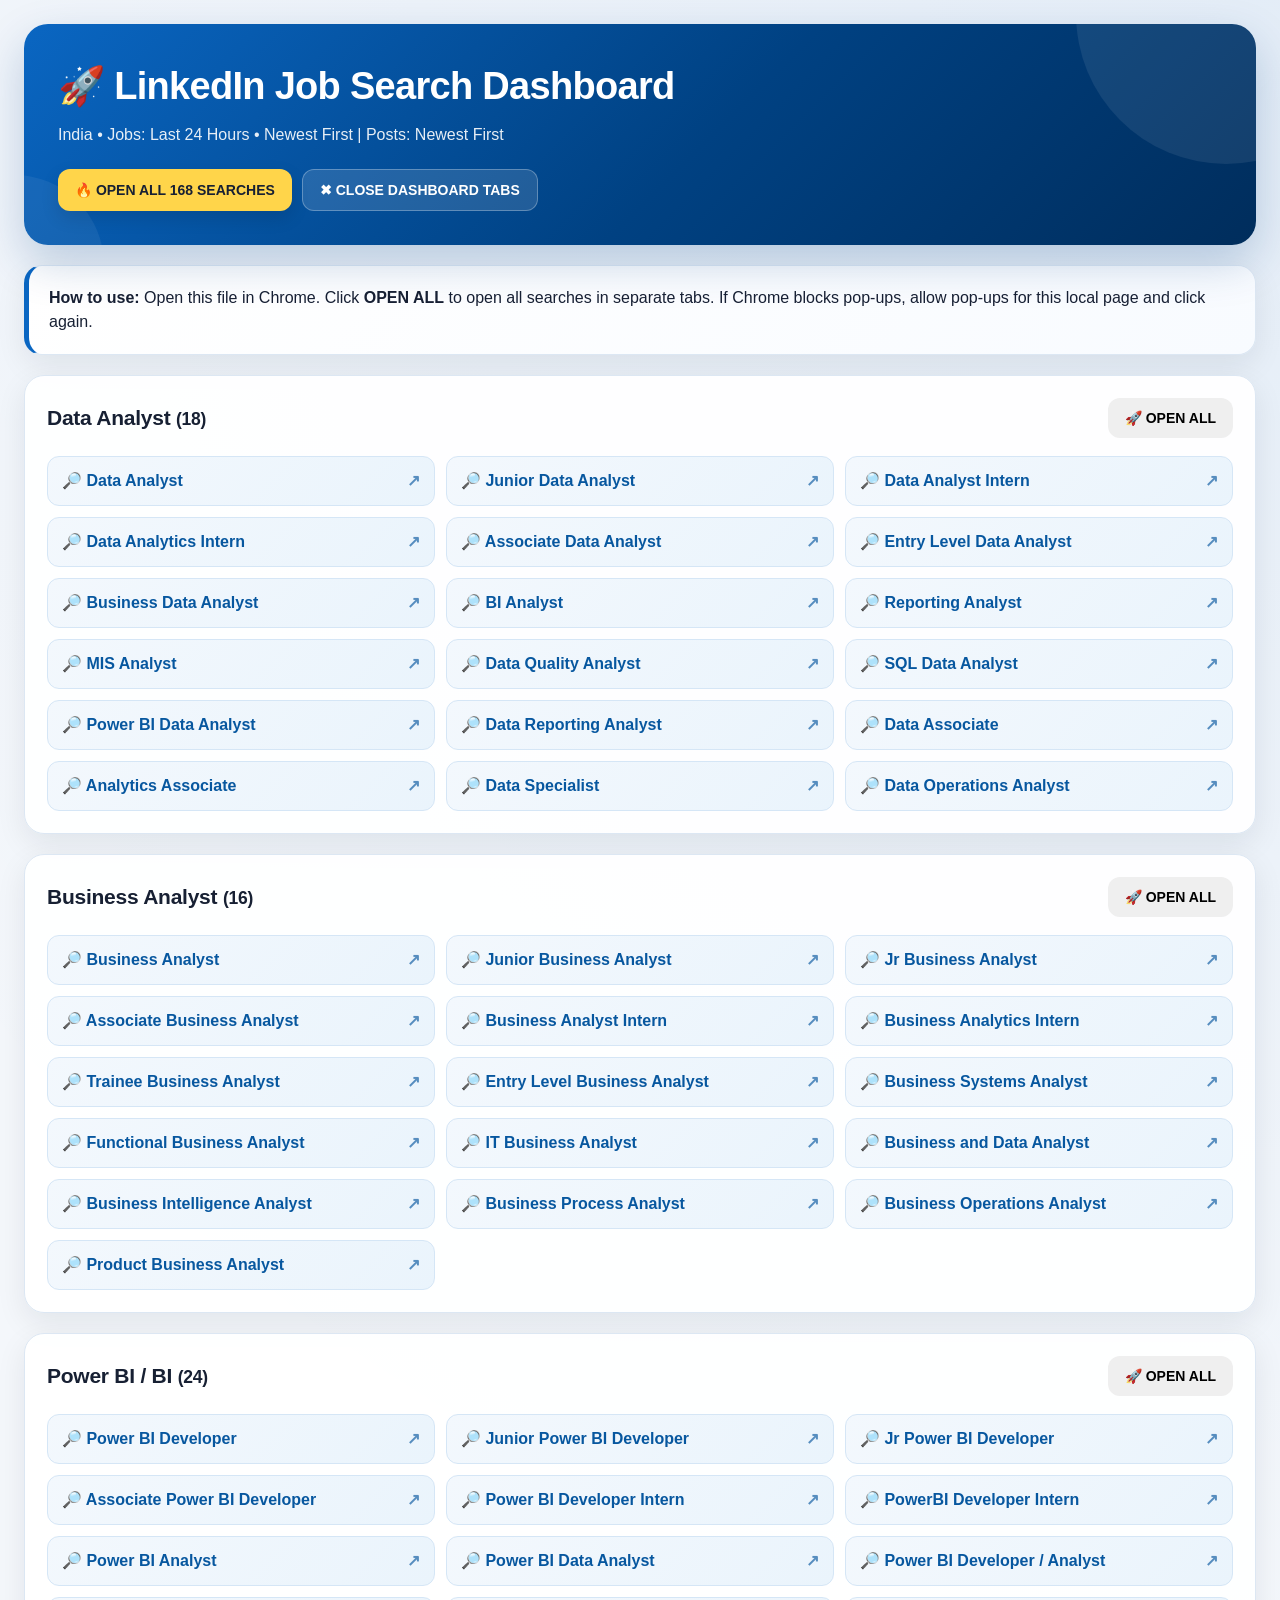
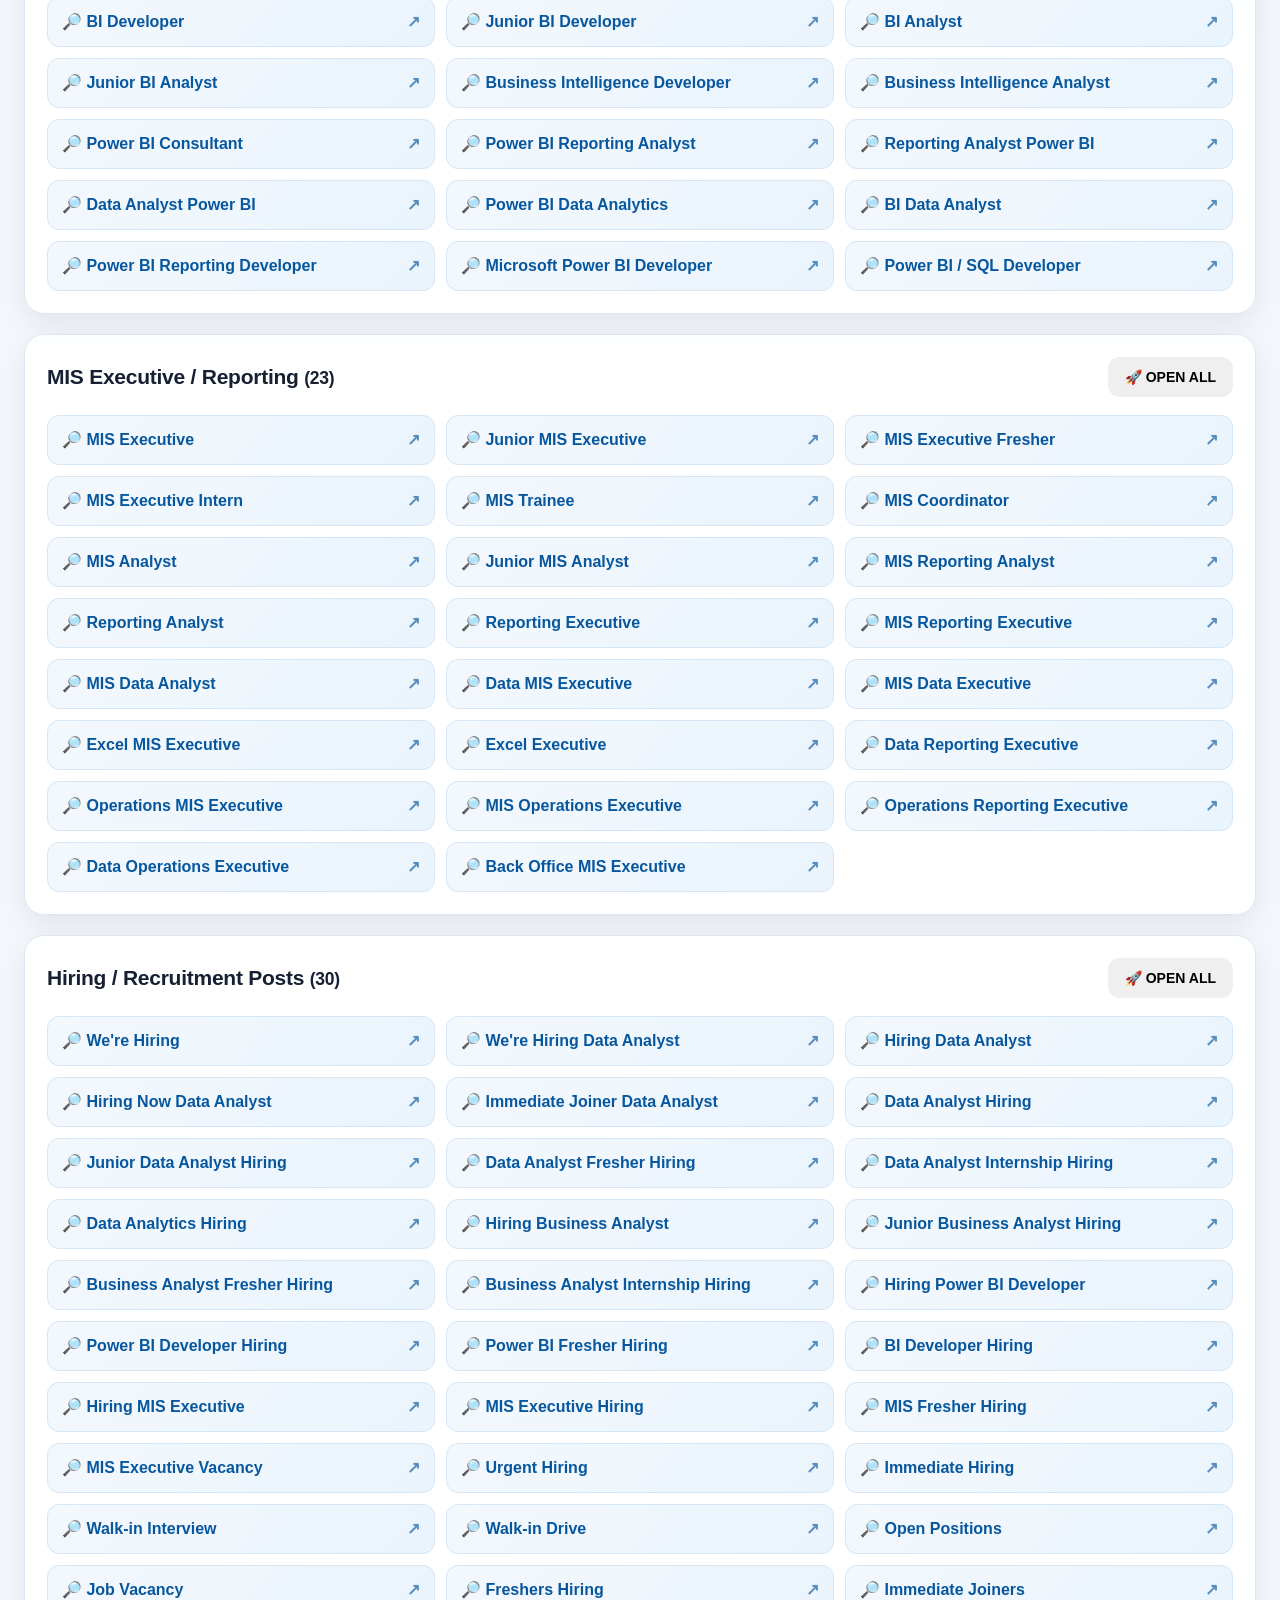
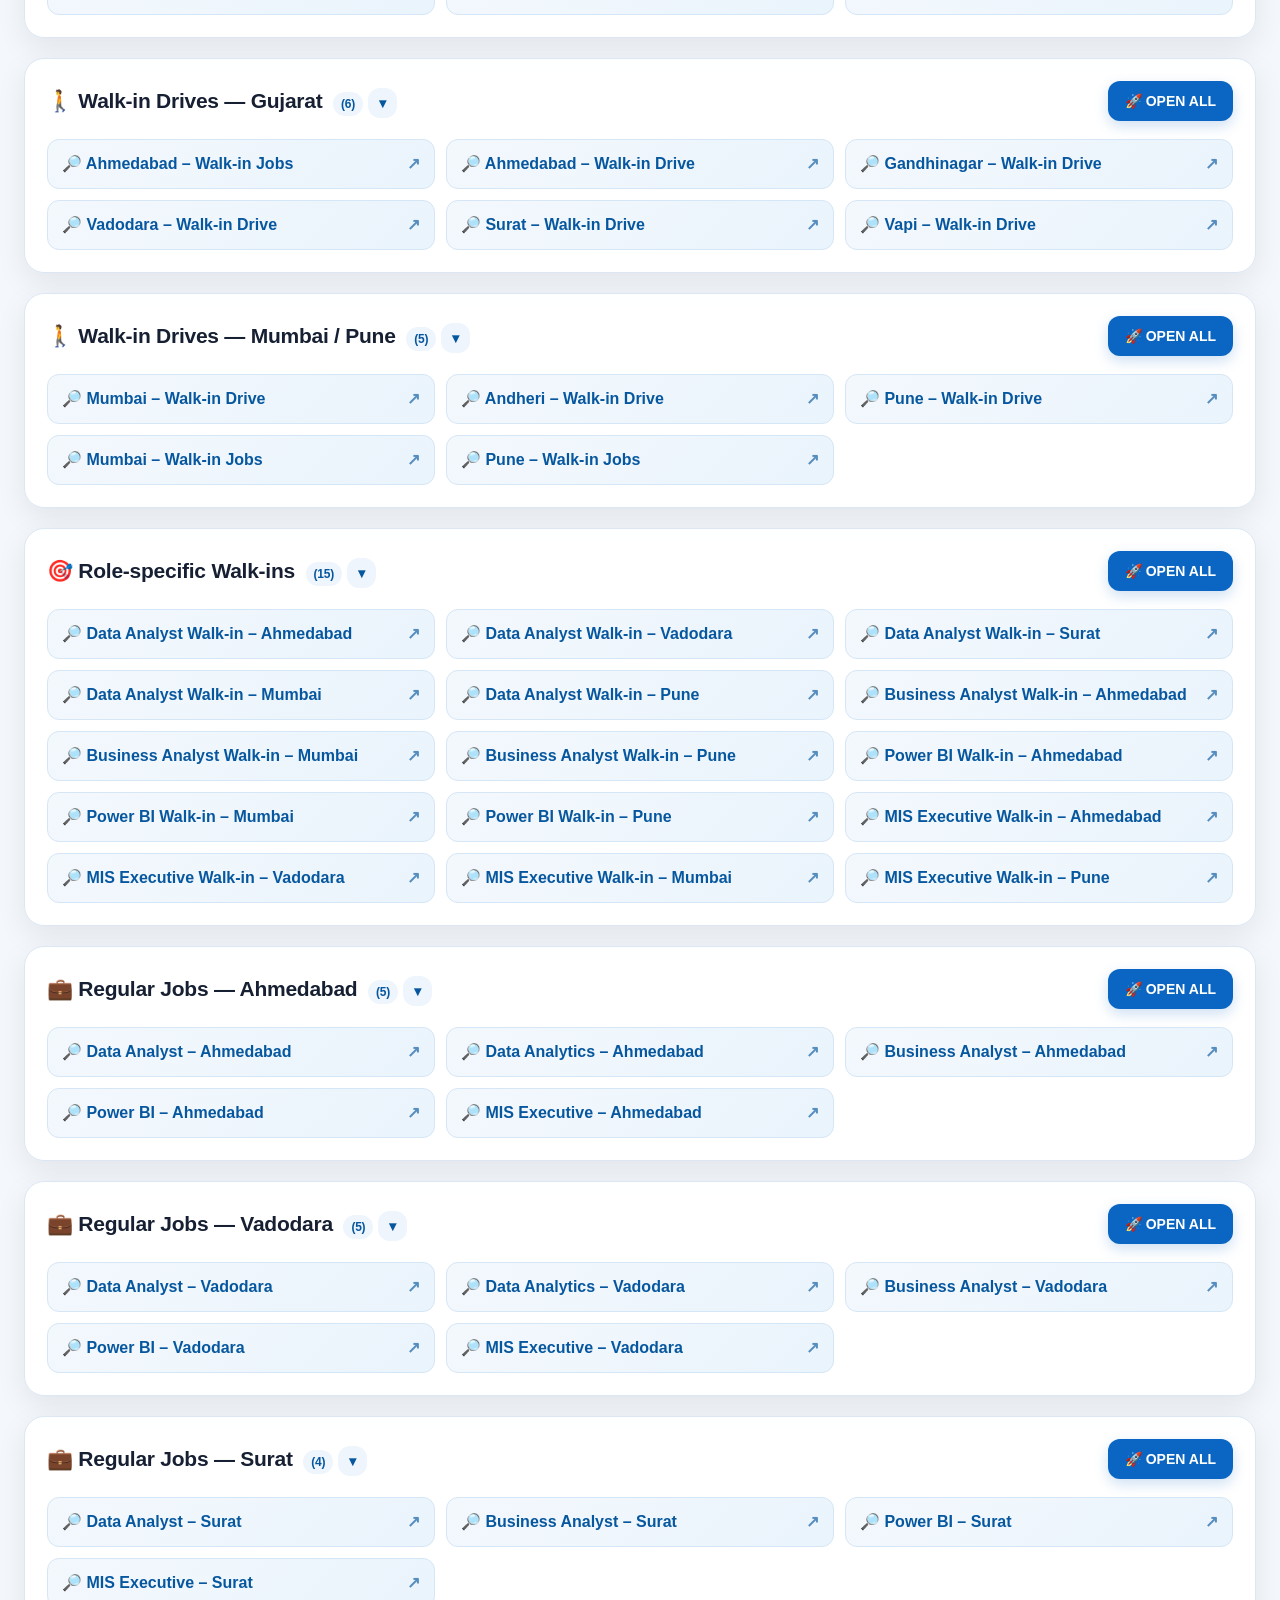
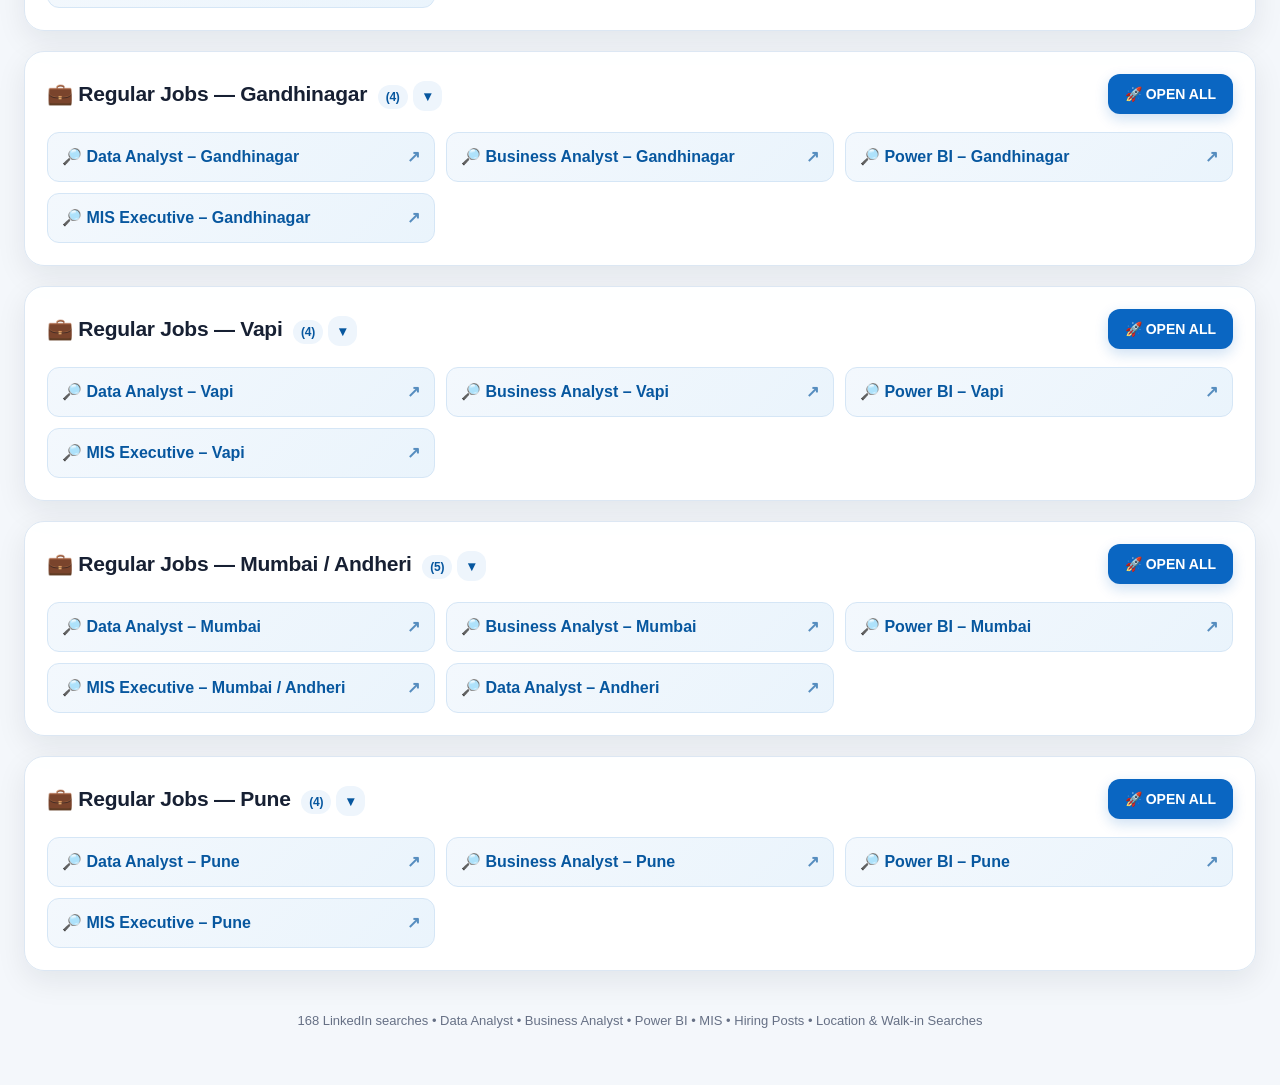
==== commit b3554eb6: "Update index.html" ====
--- a/index.html
+++ b/index.html
@@ -1,52 +1,55 @@
-<!doctype html><html lang="en"><head><meta charset="utf-8"><meta name="viewport" content="width=device-width,initial-scale=1"><title>LinkedIn Job Search Dashboard</title><style>*{box-sizing:border-box}body{margin:0;font-family:Arial,sans-serif;background:#f3f6fa;color:#172033}.wrap{max-width:1250px;margin:auto;padding:28px}header{background:linear-gradient(135deg,#0a66c2,#004182);color:white;padding:28px;border-radius:18px;margin-bottom:20px}h1{margin:0 0 8px}.sub{margin:0;opacity:.9}.actions{display:flex;gap:10px;flex-wrap:wrap;margin-top:20px}button{border:0;border-radius:10px;padding:12px 16px;font-weight:700;cursor:pointer}.main{background:#ffd54a;color:#172033}.close{background:#ffffff22;color:#fff;border:1px solid #ffffff55}.info,section{background:#fff;border-radius:16px;padding:20px;margin-bottom:20px;box-shadow:0 4px 16px #0000000d}.info{border-left:4px solid #0a66c2}.head{display:flex;justify-content:space-between;align-items:center;gap:10px;flex-wrap:wrap;margin-bottom:15px}h2{margin:0}small{color:#667085}.grid{display:grid;grid-template-columns:repeat(3,1fr);gap:9px}a{text-decoration:none;color:#07579f;background:#eef5fc;border:1px solid #d6e7f8;padding:10px;border-radius:9px;font-weight:600}a:hover{background:#e2f0ff}footer{text-align:center;color:#667085;font-size:13px}@media(max-width:900px){.grid{grid-template-columns:repeat(2,1fr)}}@media(max-width:600px){.grid{grid-template-columns:1fr}.wrap{padding:14px}}
-.category{background:#fff;border-radius:16px;padding:20px;margin-bottom:20px;box-shadow:0 4px 16px #0000000d}
-.category-head{display:flex;justify-content:space-between;align-items:center;gap:10px;flex-wrap:wrap;margin-bottom:15px}
-.category-head h2{margin:0}
-.category-head h2 span{color:#667085;font-size:14px;font-weight:500}
-.links{display:grid;grid-template-columns:repeat(3,1fr);gap:9px}
-.links a{text-decoration:none;color:#07579f;background:#eef5fc;border:1px solid #d6e7f8;padding:10px;border-radius:9px;font-weight:600}
-.links a:hover{background:#e2f0ff}
-.cat-btn{background:#ffd54a;color:#172033;border:0;border-radius:10px;padding:10px 14px;font-weight:700;cursor:pointer}
-@media(max-width:900px){.links{grid-template-columns:repeat(2,1fr)}}
-@media(max-width:600px){.links{grid-template-columns:1fr}}
+<!doctype html><html lang="en"><head><meta charset="utf-8"><meta name="viewport" content="width=device-width,initial-scale=1"><title>LinkedIn Job Search Dashboard</title><style>
+/* =========================================================
+   PREMIUM JOB DASHBOARD UI/UX
+   Works with the existing dashboard — no search data changes
+   ========================================================= */
 
-/* Mobile / Phone enhancements */
-@media (max-width: 600px) {
-  body { font-size: 14px; }
-  .wrap { padding: 10px; width: 100%; }
-  header { padding: 18px 14px; border-radius: 14px; }
-  h1 { font-size: 22px; line-height: 1.25; }
-  .sub { font-size: 13px; line-height: 1.45; }
-  .actions { display: grid; grid-template-columns: 1fr; gap: 8px; }
-  .actions button { width: 100%; min-height: 46px; font-size: 14px; }
-  .info, section, .category { padding: 14px; border-radius: 13px; }
-  .head, .category-head { align-items: stretch; }
-  .head h2, .category-head h2 { font-size: 18px; }
-  .head button, .category-head button, .cat-btn { width: 100%; min-height: 44px; }
-  .grid, .links { grid-template-columns: 1fr !important; gap: 8px; }
-  .grid a, .links a {
-    display: block;
-    width: 100%;
-    min-height: 46px;
-    padding: 12px;
-    font-size: 14px;
-  }
-  footer { padding: 10px 4px 20px; line-height: 1.5; }
+:root{
+  --bg:#f4f7fb;--card:#ffffff;--text:#172033;--muted:#667085;
+  --primary:#0a66c2;--primary-dark:#004182;--soft:#eef6ff;
+  --border:#dce7f3;--success:#12b76a;--warning:#f79009;--danger:#f04438;
+  --shadow:0 10px 30px rgba(16,24,40,.08);--shadow-hover:0 16px 38px rgba(16,24,40,.14);
 }
-
-/* Touch-friendly controls */
-button, a { -webkit-tap-highlight-color: transparent; touch-action: manipulation; }
-a { cursor: pointer; }
-
-.mobile-toolbar {
-  display:flex; justify-content:space-between; align-items:center; gap:10px;
-  background:#eaf4ff; border:1px solid #cfe5fa; border-radius:13px;
-  padding:10px 12px; margin:0 0 12px;
+*{box-sizing:border-box}
+html{scroll-behavior:smooth}
+body{margin:0;font-family:Inter,Arial,Helvetica,sans-serif;background:radial-gradient(circle at top right,rgba(10,102,194,.07),transparent 28%),var(--bg);color:var(--text);line-height:1.5}
+.wrap{max-width:1400px;margin:auto;padding:24px}
+header{position:relative;overflow:hidden;background:linear-gradient(135deg,#0a66c2 0%,#004182 55%,#002d5c 100%);color:#fff;padding:34px;border-radius:24px;margin-bottom:20px;box-shadow:0 18px 45px rgba(0,65,130,.22)}
+header:before{content:"";position:absolute;width:300px;height:300px;right:-120px;top:-160px;background:rgba(255,255,255,.08);border-radius:50%}
+header:after{content:"";position:absolute;width:180px;height:180px;left:-100px;bottom:-110px;background:rgba(255,255,255,.06);border-radius:50%}
+header h1{position:relative;z-index:1;margin:0 0 8px;font-size:clamp(25px,4vw,38px);letter-spacing:-.7px}
+header .sub{position:relative;z-index:1;margin:0;opacity:.9;max-width:850px}
+.actions{position:relative;z-index:2;display:flex;gap:10px;flex-wrap:wrap;margin-top:22px}
+button{border:0;border-radius:12px;padding:12px 17px;font-weight:800;cursor:pointer;transition:.2s ease;font-size:14px}
+button:hover{transform:translateY(-2px)}button:active{transform:translateY(0)}
+.main{background:#ffd54a;color:#172033;box-shadow:0 7px 18px rgba(0,0,0,.12)}
+.close{background:rgba(255,255,255,.13);color:#fff;border:1px solid rgba(255,255,255,.28)}
+.info{background:linear-gradient(135deg,#fff,#f8fbff);border:1px solid var(--border);border-left:5px solid var(--primary);border-radius:18px;padding:20px;margin-bottom:20px;box-shadow:var(--shadow)}
+section,.category{background:rgba(255,255,255,.96);border:1px solid var(--border);border-radius:20px;padding:22px;margin-bottom:20px;box-shadow:var(--shadow);transition:.25s ease}
+section:hover,.category:hover{box-shadow:var(--shadow-hover)}
+.head,.category-head{display:flex;justify-content:space-between;align-items:center;gap:14px;flex-wrap:wrap;margin-bottom:18px}
+.head h2,.category-head h2{margin:0;font-size:21px;letter-spacing:-.25px}
+.category-head h2 span{display:inline-flex;align-items:center;justify-content:center;min-width:30px;height:24px;padding:0 8px;margin-left:5px;border-radius:20px;background:#eef5fc;color:#07579f;font-size:12px}
+.cat-btn{background:#0a66c2;color:#fff;box-shadow:0 5px 14px rgba(10,102,194,.2)}
+.cat-btn:hover{background:#004f9c}
+.grid,.links{display:grid;grid-template-columns:repeat(3,minmax(0,1fr));gap:11px}
+.grid a,.links a{position:relative;display:flex;align-items:center;min-height:48px;padding:12px 14px;border-radius:12px;text-decoration:none;color:#07579f;background:linear-gradient(135deg,#f3f8fd,#eaf4fc);border:1px solid #d5e6f6;font-weight:700;transition:.2s ease;overflow:hidden}
+.grid a:before,.links a:before{content:"";position:absolute;left:0;top:0;bottom:0;width:3px;background:#0a66c2;transform:scaleY(0);transition:.2s ease}
+.grid a:hover,.links a:hover{transform:translateY(-2px);background:#fff;border-color:#9fc9eb;box-shadow:0 7px 18px rgba(10,102,194,.1)}
+.grid a:hover:before,.links a:hover:before{transform:scaleY(1)}
+.mobile-toolbar{display:none}
+footer{text-align:center;color:#667085;font-size:13px;padding:20px 10px 30px}
+::-webkit-scrollbar{width:9px}::-webkit-scrollbar-track{background:#eef2f6}::-webkit-scrollbar-thumb{background:#b9c9d9;border-radius:20px}::-webkit-scrollbar-thumb:hover{background:#8ea7bd}
+@media(max-width:1000px){.grid,.links{grid-template-columns:repeat(2,minmax(0,1fr))}.wrap{padding:18px}}
+@media(max-width:650px){
+ body{font-size:14px}.wrap{padding:10px}header{padding:22px 18px;border-radius:18px;margin-bottom:12px}header h1{font-size:24px}header .sub{font-size:13px}
+ .actions{display:grid;grid-template-columns:1fr;gap:8px}.actions button{width:100%;min-height:47px}
+ .info,section,.category{padding:15px;border-radius:16px;margin-bottom:13px}.head,.category-head{align-items:stretch}.head h2,.category-head h2{font-size:18px}.category-head button,.cat-btn{width:100%;min-height:45px}
+ .grid,.links{grid-template-columns:1fr;gap:8px}.grid a,.links a{min-height:50px;padding:13px;font-size:14px}
+ .mobile-toolbar{display:flex;justify-content:space-between;align-items:center;gap:10px;background:#fff;border:1px solid var(--border);border-radius:14px;padding:10px 12px;margin-bottom:12px;box-shadow:0 5px 15px rgba(16,24,40,.06)}
+ .mobile-toolbar strong{color:#07579f}.mobile-toolbar small{display:block;color:#667085;font-size:11px}.mobile-toolbar button{background:#eef5fc;color:#07579f;padding:9px 12px}
 }
-.mobile-toolbar div { display:flex; flex-direction:column; gap:2px; }
-.mobile-toolbar small { color:#667085; }
-.mobile-toolbar button { background:#fff; color:#07579f; padding:9px 12px; }
-@media (min-width:601px) { .mobile-toolbar { display:none; } }
+@media(max-width:380px){header h1{font-size:21px}.head h2,.category-head h2{font-size:17px}.grid a,.links a{font-size:13px}}
 </style>
 <link rel="manifest" href="manifest.json">
 <meta name="theme-color" content="#0a66c2">
@@ -78,7 +81,50 @@
 });
 }
 </script><script>
+/* =========================================================
+   PREMIUM UX ENHANCEMENTS
+   ========================================================= */
+document.addEventListener("DOMContentLoaded", function(){
+    const toolbar = document.createElement("div");
+    toolbar.className = "mobile-toolbar";
+    toolbar.innerHTML = `
+        <div>
+            <strong>📱 Job Dashboard</strong>
+            <small>Last 24 Hours • Tap any search to open LinkedIn</small>
+        </div>
+        <button onclick="window.scrollTo({top:0,behavior:'smooth'})">⬆ TOP</button>
+    `;
+    const firstInfo = document.querySelector(".info");
+    if(firstInfo && !document.querySelector(".mobile-toolbar")) firstInfo.parentNode.insertBefore(toolbar, firstInfo);
+
+    document.querySelectorAll(".grid a,.links a").forEach(function(link){
+        if(!link.querySelector(".link-arrow")){
+            const arrow=document.createElement("span");
+            arrow.className="link-arrow";arrow.textContent=" ↗";arrow.style.marginLeft="auto";arrow.style.fontWeight="900";arrow.style.opacity=".65";
+            link.appendChild(arrow);
+        }
+    });
+
+    document.querySelectorAll(".category").forEach(function(category){
+        const button=category.querySelector(".cat-btn");
+        const links=category.querySelector(".links");
+        if(!links) return;
+        const heading=category.querySelector(".category-head h2");
+        if(heading && !heading.querySelector(".category-toggle")){
+            const toggle=document.createElement("button");
+            toggle.className="category-toggle";toggle.textContent="▾";toggle.setAttribute("aria-label","Toggle category");
+            toggle.style.background="#eef5fc";toggle.style.color="#07579f";toggle.style.padding="7px 11px";toggle.style.marginLeft="5px";
+            heading.style.cursor="pointer";heading.appendChild(toggle);
+            heading.addEventListener("click",function(){
+                const hidden=links.style.display==="none";
+                links.style.display=hidden?"":"none";toggle.textContent=hidden?"▾":"▸";
+            });
+        }
+    });
+});
+</script>
+<script>
 if ('serviceWorker' in navigator) {
   window.addEventListener('load', () => navigator.serviceWorker.register('./sw.js').catch(()=>{}));
 }
-</script></body></html>+</script></body></html>
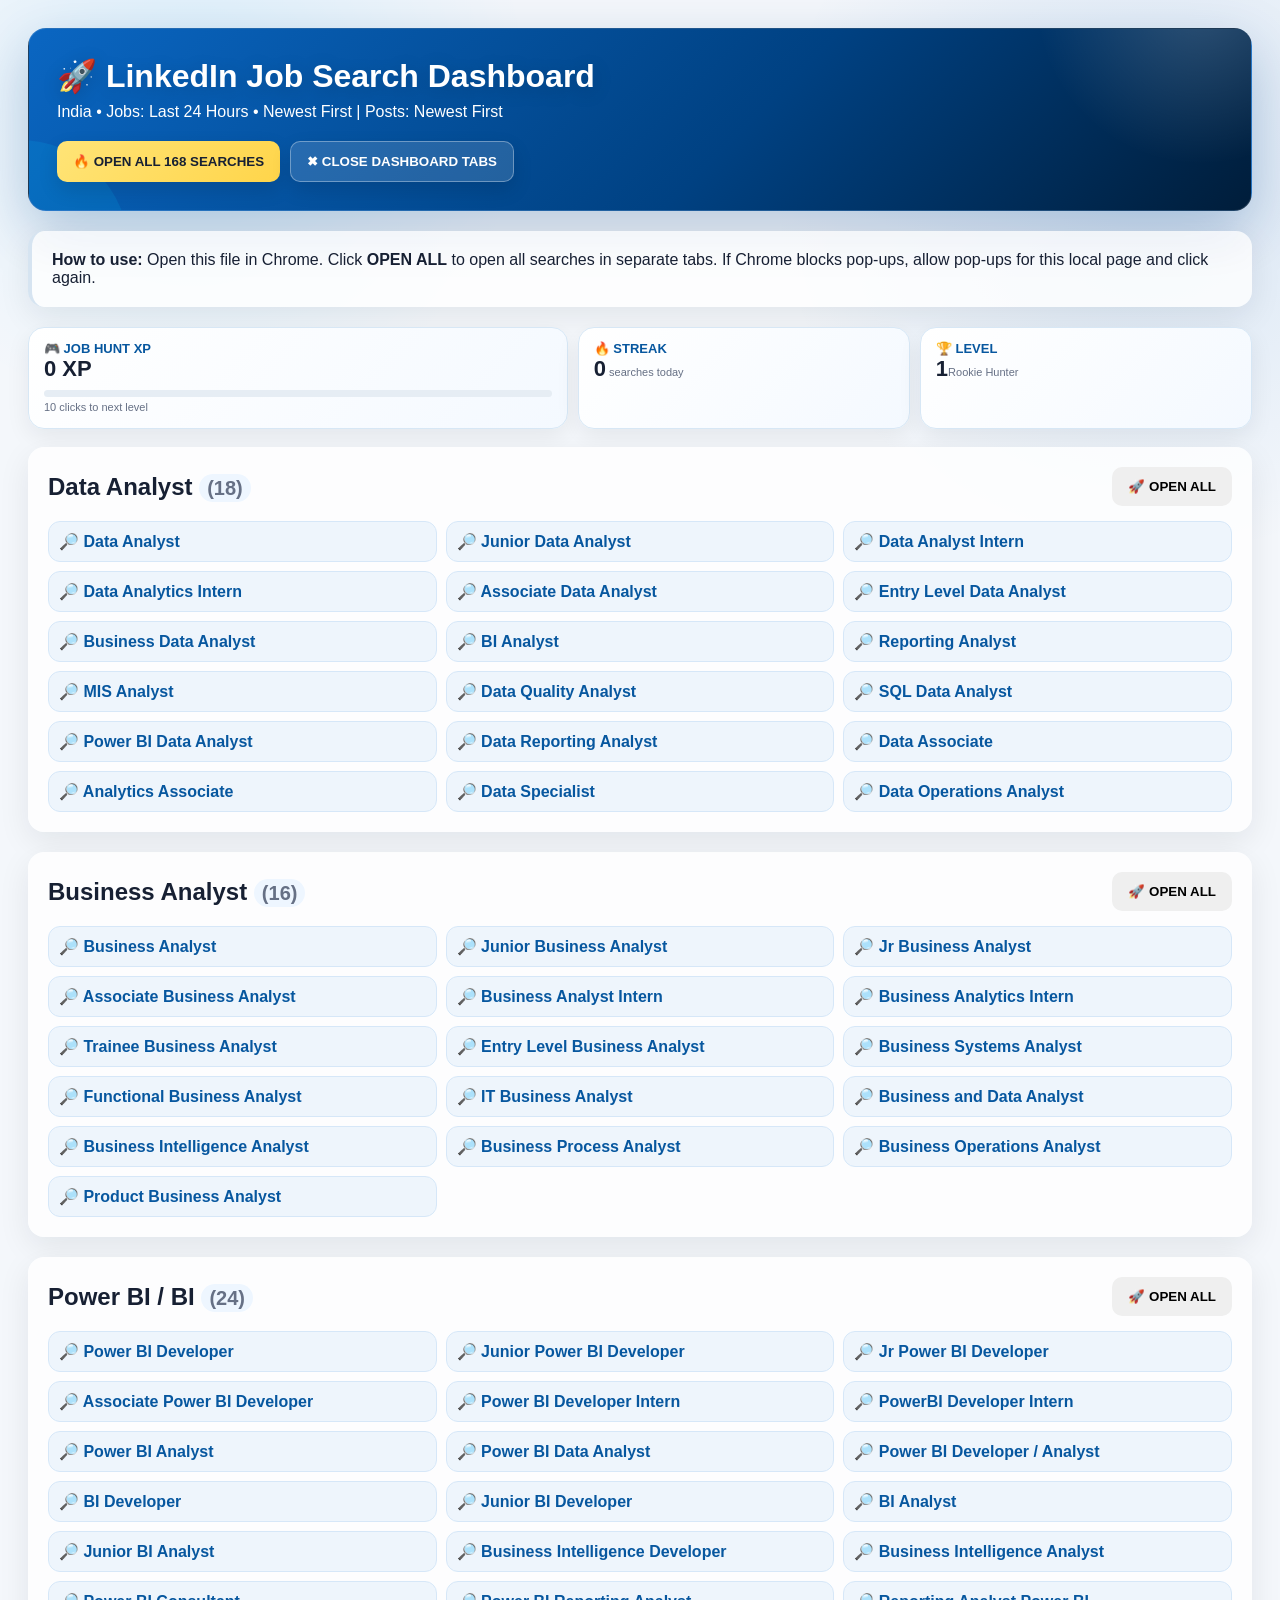
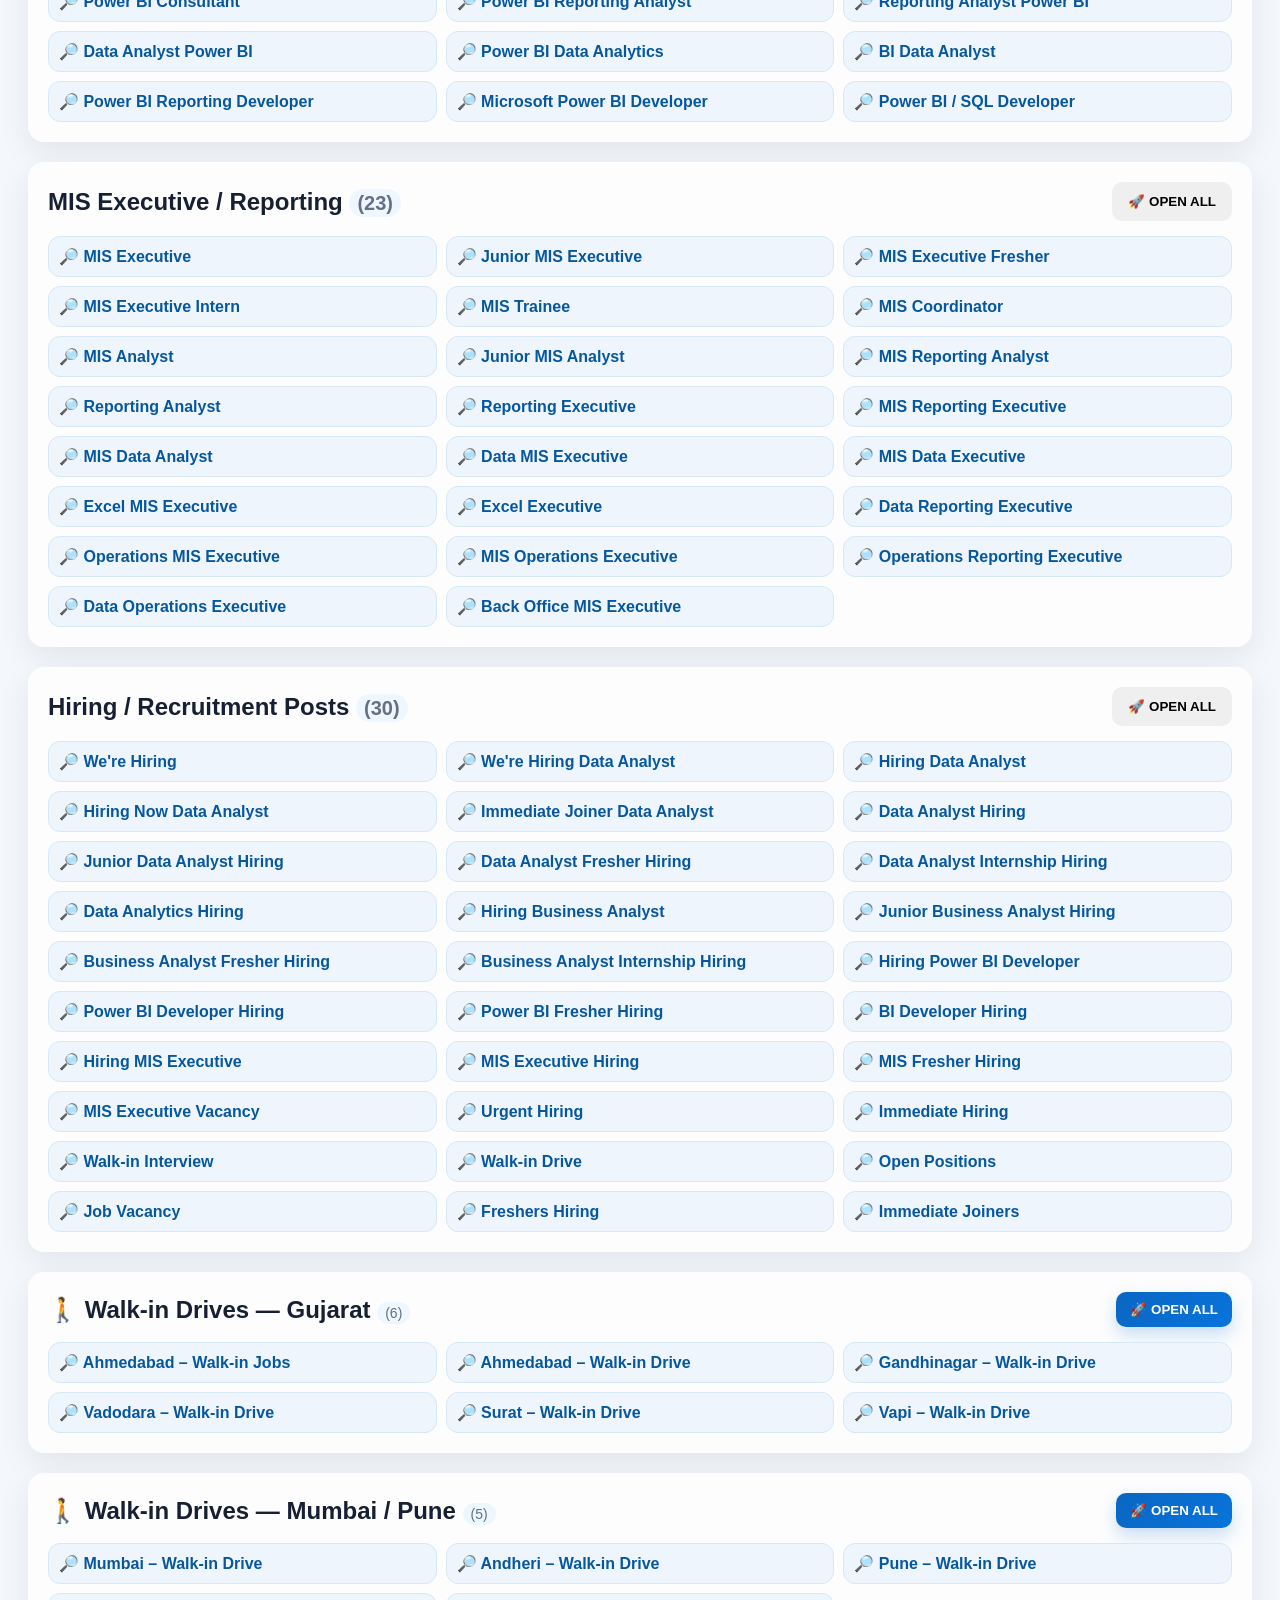
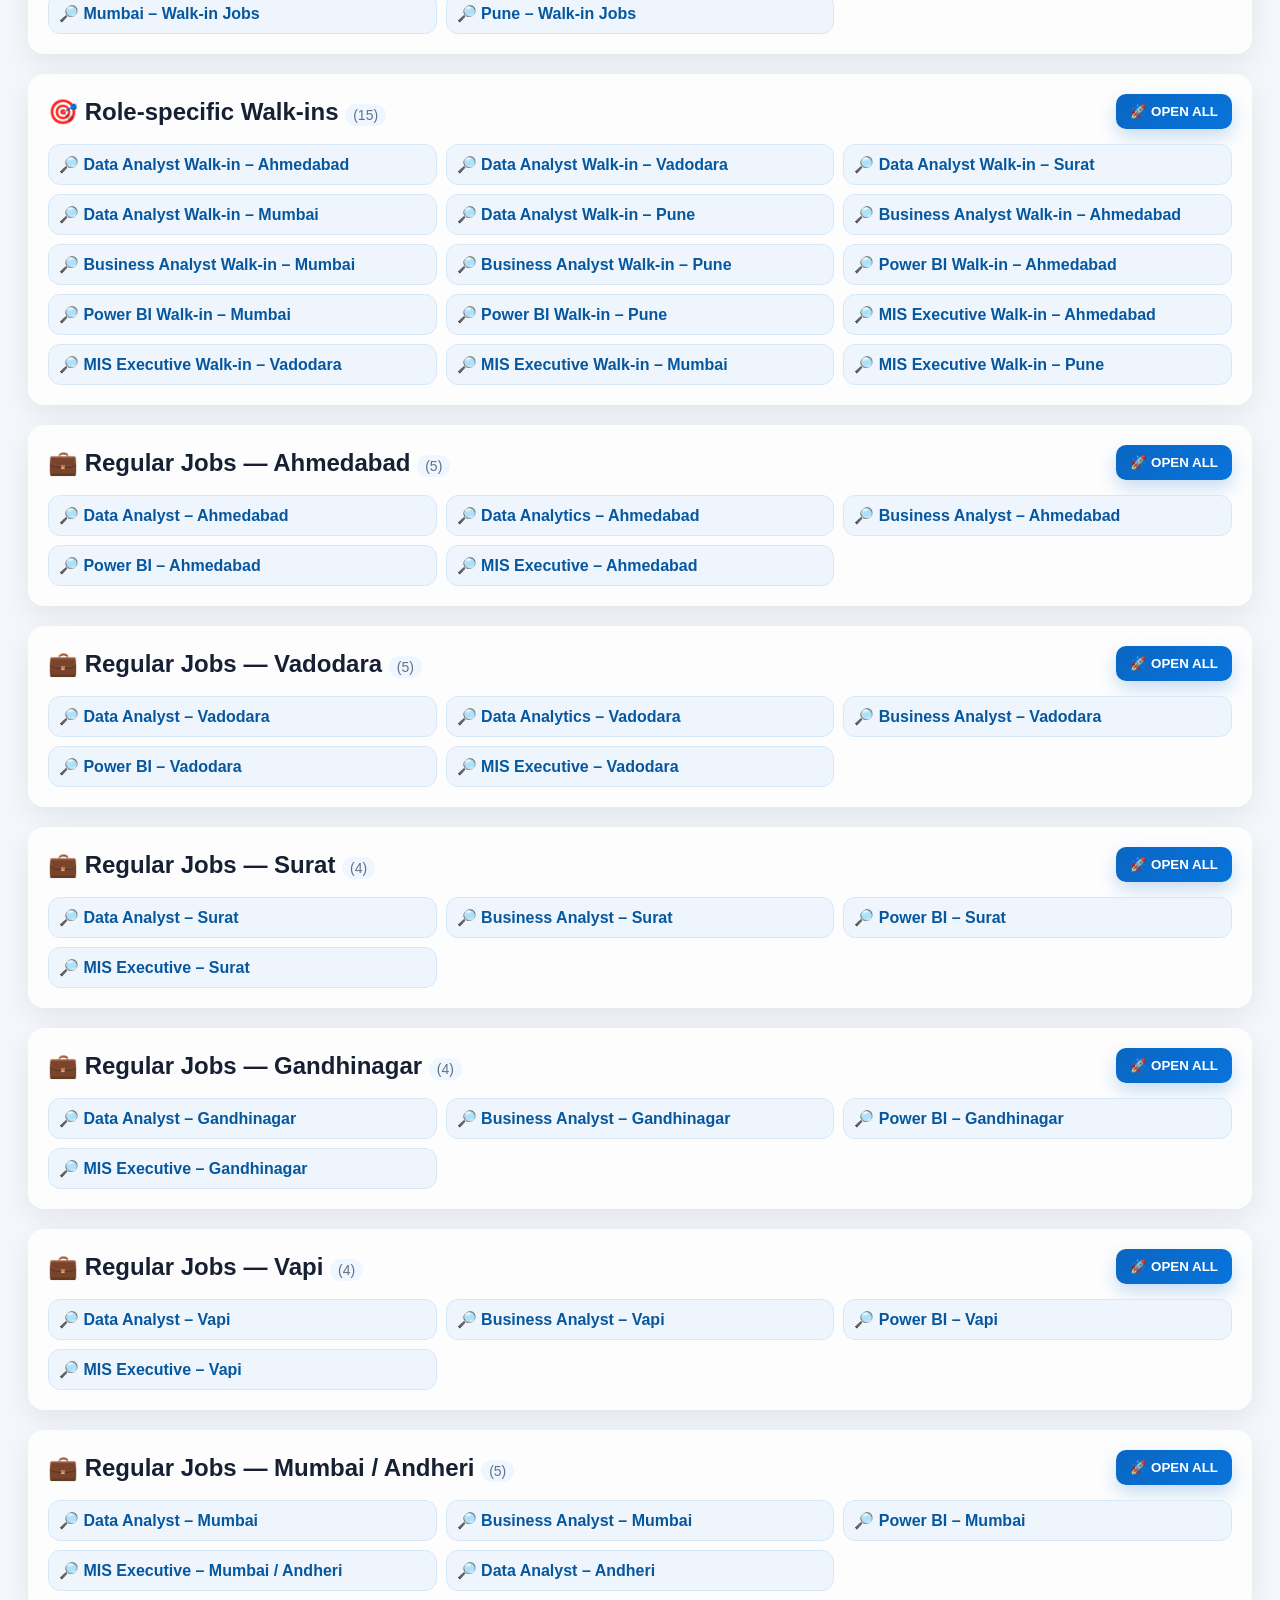
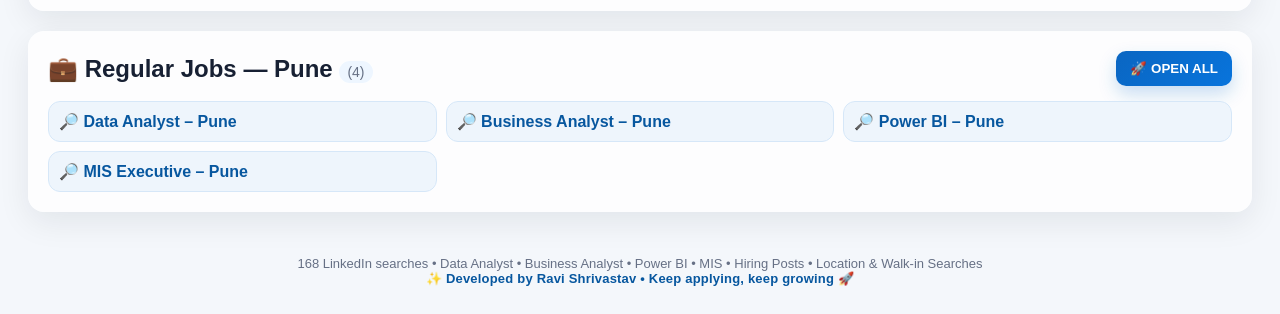
==== commit cc521437: "Update index.html" ====
--- a/index.html
+++ b/index.html
@@ -1,55 +1,152 @@
-<!doctype html><html lang="en"><head><meta charset="utf-8"><meta name="viewport" content="width=device-width,initial-scale=1"><title>LinkedIn Job Search Dashboard</title><style>
-/* =========================================================
-   PREMIUM JOB DASHBOARD UI/UX
-   Works with the existing dashboard — no search data changes
-   ========================================================= */
-
-:root{
-  --bg:#f4f7fb;--card:#ffffff;--text:#172033;--muted:#667085;
-  --primary:#0a66c2;--primary-dark:#004182;--soft:#eef6ff;
-  --border:#dce7f3;--success:#12b76a;--warning:#f79009;--danger:#f04438;
-  --shadow:0 10px 30px rgba(16,24,40,.08);--shadow-hover:0 16px 38px rgba(16,24,40,.14);
-}
-*{box-sizing:border-box}
-html{scroll-behavior:smooth}
-body{margin:0;font-family:Inter,Arial,Helvetica,sans-serif;background:radial-gradient(circle at top right,rgba(10,102,194,.07),transparent 28%),var(--bg);color:var(--text);line-height:1.5}
-.wrap{max-width:1400px;margin:auto;padding:24px}
-header{position:relative;overflow:hidden;background:linear-gradient(135deg,#0a66c2 0%,#004182 55%,#002d5c 100%);color:#fff;padding:34px;border-radius:24px;margin-bottom:20px;box-shadow:0 18px 45px rgba(0,65,130,.22)}
-header:before{content:"";position:absolute;width:300px;height:300px;right:-120px;top:-160px;background:rgba(255,255,255,.08);border-radius:50%}
-header:after{content:"";position:absolute;width:180px;height:180px;left:-100px;bottom:-110px;background:rgba(255,255,255,.06);border-radius:50%}
-header h1{position:relative;z-index:1;margin:0 0 8px;font-size:clamp(25px,4vw,38px);letter-spacing:-.7px}
-header .sub{position:relative;z-index:1;margin:0;opacity:.9;max-width:850px}
-.actions{position:relative;z-index:2;display:flex;gap:10px;flex-wrap:wrap;margin-top:22px}
-button{border:0;border-radius:12px;padding:12px 17px;font-weight:800;cursor:pointer;transition:.2s ease;font-size:14px}
-button:hover{transform:translateY(-2px)}button:active{transform:translateY(0)}
-.main{background:#ffd54a;color:#172033;box-shadow:0 7px 18px rgba(0,0,0,.12)}
-.close{background:rgba(255,255,255,.13);color:#fff;border:1px solid rgba(255,255,255,.28)}
-.info{background:linear-gradient(135deg,#fff,#f8fbff);border:1px solid var(--border);border-left:5px solid var(--primary);border-radius:18px;padding:20px;margin-bottom:20px;box-shadow:var(--shadow)}
-section,.category{background:rgba(255,255,255,.96);border:1px solid var(--border);border-radius:20px;padding:22px;margin-bottom:20px;box-shadow:var(--shadow);transition:.25s ease}
-section:hover,.category:hover{box-shadow:var(--shadow-hover)}
-.head,.category-head{display:flex;justify-content:space-between;align-items:center;gap:14px;flex-wrap:wrap;margin-bottom:18px}
-.head h2,.category-head h2{margin:0;font-size:21px;letter-spacing:-.25px}
-.category-head h2 span{display:inline-flex;align-items:center;justify-content:center;min-width:30px;height:24px;padding:0 8px;margin-left:5px;border-radius:20px;background:#eef5fc;color:#07579f;font-size:12px}
-.cat-btn{background:#0a66c2;color:#fff;box-shadow:0 5px 14px rgba(10,102,194,.2)}
-.cat-btn:hover{background:#004f9c}
-.grid,.links{display:grid;grid-template-columns:repeat(3,minmax(0,1fr));gap:11px}
-.grid a,.links a{position:relative;display:flex;align-items:center;min-height:48px;padding:12px 14px;border-radius:12px;text-decoration:none;color:#07579f;background:linear-gradient(135deg,#f3f8fd,#eaf4fc);border:1px solid #d5e6f6;font-weight:700;transition:.2s ease;overflow:hidden}
-.grid a:before,.links a:before{content:"";position:absolute;left:0;top:0;bottom:0;width:3px;background:#0a66c2;transform:scaleY(0);transition:.2s ease}
-.grid a:hover,.links a:hover{transform:translateY(-2px);background:#fff;border-color:#9fc9eb;box-shadow:0 7px 18px rgba(10,102,194,.1)}
-.grid a:hover:before,.links a:hover:before{transform:scaleY(1)}
-.mobile-toolbar{display:none}
-footer{text-align:center;color:#667085;font-size:13px;padding:20px 10px 30px}
-::-webkit-scrollbar{width:9px}::-webkit-scrollbar-track{background:#eef2f6}::-webkit-scrollbar-thumb{background:#b9c9d9;border-radius:20px}::-webkit-scrollbar-thumb:hover{background:#8ea7bd}
-@media(max-width:1000px){.grid,.links{grid-template-columns:repeat(2,minmax(0,1fr))}.wrap{padding:18px}}
+<!doctype html><html lang="en"><head><meta charset="utf-8"><meta name="viewport" content="width=device-width,initial-scale=1"><title>LinkedIn Job Search Dashboard</title><style>*{box-sizing:border-box}body{margin:0;font-family:Arial,sans-serif;background:#f3f6fa;color:#172033}.wrap{max-width:1250px;margin:auto;padding:28px}header{background:linear-gradient(135deg,#0a66c2,#004182);color:white;padding:28px;border-radius:18px;margin-bottom:20px}h1{margin:0 0 8px}.sub{margin:0;opacity:.9}.actions{display:flex;gap:10px;flex-wrap:wrap;margin-top:20px}button{border:0;border-radius:10px;padding:12px 16px;font-weight:700;cursor:pointer}.main{background:#ffd54a;color:#172033}.close{background:#ffffff22;color:#fff;border:1px solid #ffffff55}.info,section{background:#fff;border-radius:16px;padding:20px;margin-bottom:20px;box-shadow:0 4px 16px #0000000d}.info{border-left:4px solid #0a66c2}.head{display:flex;justify-content:space-between;align-items:center;gap:10px;flex-wrap:wrap;margin-bottom:15px}h2{margin:0}small{color:#667085}.grid{display:grid;grid-template-columns:repeat(3,1fr);gap:9px}a{text-decoration:none;color:#07579f;background:#eef5fc;border:1px solid #d6e7f8;padding:10px;border-radius:9px;font-weight:600}a:hover{background:#e2f0ff}footer{text-align:center;color:#667085;font-size:13px}@media(max-width:900px){.grid{grid-template-columns:repeat(2,1fr)}}@media(max-width:600px){.grid{grid-template-columns:1fr}.wrap{padding:14px}}
+.category{background:#fff;border-radius:16px;padding:20px;margin-bottom:20px;box-shadow:0 4px 16px #0000000d}
+.category-head{display:flex;justify-content:space-between;align-items:center;gap:10px;flex-wrap:wrap;margin-bottom:15px}
+.category-head h2{margin:0}
+.category-head h2 span{color:#667085;font-size:14px;font-weight:500}
+.links{display:grid;grid-template-columns:repeat(3,1fr);gap:9px}
+.links a{text-decoration:none;color:#07579f;background:#eef5fc;border:1px solid #d6e7f8;padding:10px;border-radius:9px;font-weight:600}
+.links a:hover{background:#e2f0ff}
+.cat-btn{background:#ffd54a;color:#172033;border:0;border-radius:10px;padding:10px 14px;font-weight:700;cursor:pointer}
+@media(max-width:900px){.links{grid-template-columns:repeat(2,1fr)}}
+@media(max-width:600px){.links{grid-template-columns:1fr}}
+
+/* Mobile / Phone enhancements */
+@media (max-width: 600px) {
+  body { font-size: 14px; }
+  .wrap { padding: 10px; width: 100%; }
+  header { padding: 18px 14px; border-radius: 14px; }
+  h1 { font-size: 22px; line-height: 1.25; }
+  .sub { font-size: 13px; line-height: 1.45; }
+  .actions { display: grid; grid-template-columns: 1fr; gap: 8px; }
+  .actions button { width: 100%; min-height: 46px; font-size: 14px; }
+  .info, section, .category { padding: 14px; border-radius: 13px; }
+  .head, .category-head { align-items: stretch; }
+  .head h2, .category-head h2 { font-size: 18px; }
+  .head button, .category-head button, .cat-btn { width: 100%; min-height: 44px; }
+  .grid, .links { grid-template-columns: 1fr !important; gap: 8px; }
+  .grid a, .links a {
+    display: block;
+    width: 100%;
+    min-height: 46px;
+    padding: 12px;
+    font-size: 14px;
+  }
+  footer { padding: 10px 4px 20px; line-height: 1.5; }
+}
+
+/* Touch-friendly controls */
+button, a { -webkit-tap-highlight-color: transparent; touch-action: manipulation; }
+a { cursor: pointer; }
+
+.mobile-toolbar {
+  display:flex; justify-content:space-between; align-items:center; gap:10px;
+  background:#eaf4ff; border:1px solid #cfe5fa; border-radius:13px;
+  padding:10px 12px; margin:0 0 12px;
+}
+.mobile-toolbar div { display:flex; flex-direction:column; gap:2px; }
+.mobile-toolbar small { color:#667085; }
+.mobile-toolbar button { background:#fff; color:#07579f; padding:9px 12px; }
+@media (min-width:601px) { .mobile-toolbar { display:none; } }
+
+/* ===== PREMIUM INTERACTIVE UI ===== */
+:root{--accent:#0a66c2;--accent2:#00a6ff;--gold:#ffd54a;--ink:#172033;--glass:rgba(255,255,255,.78)}
+body{background:radial-gradient(circle at 15% 10%,rgba(0,166,255,.10),transparent 25%),radial-gradient(circle at 90% 20%,rgba(10,102,194,.12),transparent 28%),#f4f7fb;background-attachment:fixed}
+.wrap{max-width:1400px;animation:pageIn .65s ease both}
+header{position:relative;overflow:hidden;background:linear-gradient(135deg,#0a66c2,#004182 58%,#001d3a);box-shadow:0 20px 55px rgba(0,65,130,.25);border:1px solid rgba(255,255,255,.12);isolation:isolate}
+header:before,header:after{content:"";position:absolute;border-radius:50%;pointer-events:none;z-index:-1}
+header:before{width:360px;height:360px;right:-130px;top:-210px;background:radial-gradient(circle,rgba(255,255,255,.18),transparent 65%);animation:float 7s ease-in-out infinite}
+header:after{width:220px;height:220px;left:-120px;bottom:-150px;background:rgba(0,198,255,.13);animation:float 9s ease-in-out infinite reverse}
+header h1{animation:slideUp .65s ease both;text-shadow:0 4px 20px rgba(0,0,0,.18)}
+.sub{animation:slideUp .8s ease both}
+.actions button{position:relative;overflow:hidden;box-shadow:0 8px 20px rgba(0,0,0,.12)}
+.actions button:after,.cat-btn:after{content:"";position:absolute;top:0;left:-110%;width:70%;height:100%;background:linear-gradient(100deg,transparent,rgba(255,255,255,.55),transparent);transform:skewX(-20deg);animation:shine 4s infinite}
+.main{background:linear-gradient(135deg,#ffe477,#ffd54a);}
+.info,section,.category,.mobile-toolbar{backdrop-filter:blur(12px);-webkit-backdrop-filter:blur(12px);background:var(--glass);box-shadow:0 10px 32px rgba(16,24,40,.08);border-color:rgba(210,225,240,.9)}
+section,.category{position:relative;overflow:hidden}
+section:before,.category:before{content:"";position:absolute;left:0;top:0;width:100%;height:3px;background:linear-gradient(90deg,#0a66c2,#00a6ff,#7c5cff);transform:scaleX(0);transform-origin:left;transition:transform .35s ease}
+section:hover:before,.category:hover:before{transform:scaleX(1)}
+section,.category{transition:transform .3s ease,box-shadow .3s ease,border-color .3s ease}
+section:hover,.category:hover{transform:translateY(-3px);box-shadow:0 18px 42px rgba(16,24,40,.13)}
+.grid a,.links a{position:relative;overflow:hidden;transition:transform .22s ease,box-shadow .22s ease,background .22s ease;border-radius:12px}
+.grid a:hover,.links a:hover{transform:translateY(-4px) scale(1.01);box-shadow:0 10px 24px rgba(10,102,194,.14)}
+.grid a:active,.links a:active{transform:scale(.98)}
+.grid a .link-arrow,.links a .link-arrow{transition:transform .2s ease}
+.grid a:hover .link-arrow,.links a:hover .link-arrow{transform:translate(3px,-2px)}
+.category-head h2 span,.head h2 small{background:#eef6ff;border-radius:999px;padding:3px 8px}
+.cat-btn{position:relative;overflow:hidden;background:linear-gradient(135deg,#0a66c2,#0874dc);color:#fff;box-shadow:0 8px 18px rgba(10,102,194,.22)}
+.cat-btn:hover{filter:brightness(1.06);transform:translateY(-2px)}
+/* Game HUD */
+.game-hud{display:grid;grid-template-columns:1.3fr .8fr .8fr;gap:10px;margin:0 0 18px}
+.game-card{background:linear-gradient(135deg,#fff,#f4f9ff);border:1px solid #d7e7f5;border-radius:16px;padding:13px 15px;box-shadow:0 8px 24px rgba(16,24,40,.07);position:relative;overflow:hidden}
+.game-card strong{display:block;color:#07579f;font-size:13px}.game-card b{font-size:22px;color:#172033}.game-card small{font-size:11px}
+.progress{height:7px;background:#e6edf4;border-radius:99px;overflow:hidden;margin-top:8px}.progress i{display:block;height:100%;width:0;background:linear-gradient(90deg,#0a66c2,#00b7ff,#7c5cff);border-radius:99px;transition:width .45s ease}
+.badge-pop{animation:badgePop .45s cubic-bezier(.2,.9,.3,1.3)}
+.confetti{position:fixed;z-index:9999;pointer-events:none;font-size:22px;animation:confetti 900ms ease-out forwards}
+footer{padding-top:24px}
+.dev-credit{font-weight:800;color:#07579f;letter-spacing:.2px}.dev-credit span{display:inline-block;animation:pulse 2s ease-in-out infinite}
+@keyframes pageIn{from{opacity:0;transform:translateY(10px)}to{opacity:1;transform:none}}
+@keyframes slideUp{from{opacity:0;transform:translateY(12px)}to{opacity:1;transform:none}}
+@keyframes float{50%{transform:translate3d(-18px,20px,0) scale(1.05)}}
+@keyframes shine{0%,65%{left:-110%}80%,100%{left:140%}}
+@keyframes badgePop{0%{transform:scale(.7)}70%{transform:scale(1.15)}100%{transform:scale(1)}}
+@keyframes pulse{50%{transform:scale(1.05)}}
+@keyframes confetti{0%{opacity:1;transform:translate(0,0) rotate(0)}100%{opacity:0;transform:translate(var(--x),var(--y)) rotate(600deg)}}
+@media(max-width:700px){.game-hud{grid-template-columns:1fr 1fr}.game-card:first-child{grid-column:1/-1}.game-card b{font-size:19px}}
+@media(prefers-reduced-motion:reduce){*,*:before,*:after{animation-duration:.01ms!important;animation-iteration-count:1!important;transition-duration:.01ms!important;scroll-behavior:auto!important}}
+
+/* MOBILE FLOATING BACK-TO-TOP */
+#mobileBackToTop{
+  position:fixed;
+  right:16px;
+  bottom:18px;
+  z-index:9999;
+  width:52px;
+  height:52px;
+  border:1px solid rgba(255,255,255,.65);
+  border-radius:50%;
+  background:linear-gradient(135deg,#0a66c2,#004182);
+  color:#fff;
+  font-size:22px;
+  font-weight:900;
+  box-shadow:0 10px 28px rgba(0,65,130,.30);
+  cursor:pointer;
+  display:flex;
+  align-items:center;
+  justify-content:center;
+  opacity:0;
+  visibility:hidden;
+  transform:translateY(18px) scale(.85);
+  transition:opacity .25s ease,visibility .25s ease,transform .25s ease,box-shadow .2s ease;
+  -webkit-tap-highlight-color:transparent;
+}
+#mobileBackToTop.show{
+  opacity:1;
+  visibility:visible;
+  transform:translateY(0) scale(1);
+}
+#mobileBackToTop:active{
+  transform:scale(.92);
+}
+#mobileBackToTop:hover{
+  box-shadow:0 14px 32px rgba(0,65,130,.38);
+}
+#mobileBackToTop .top-arrow{
+  line-height:1;
+  display:block;
+  animation:topArrowFloat 1.7s ease-in-out infinite;
+}
+@keyframes topArrowFloat{
+  0%,100%{transform:translateY(1px)}
+  50%{transform:translateY(-3px)}
+}
+@media(min-width:651px){
+  #mobileBackToTop{display:none!important}
+}
 @media(max-width:650px){
- body{font-size:14px}.wrap{padding:10px}header{padding:22px 18px;border-radius:18px;margin-bottom:12px}header h1{font-size:24px}header .sub{font-size:13px}
- .actions{display:grid;grid-template-columns:1fr;gap:8px}.actions button{width:100%;min-height:47px}
- .info,section,.category{padding:15px;border-radius:16px;margin-bottom:13px}.head,.category-head{align-items:stretch}.head h2,.category-head h2{font-size:18px}.category-head button,.cat-btn{width:100%;min-height:45px}
- .grid,.links{grid-template-columns:1fr;gap:8px}.grid a,.links a{min-height:50px;padding:13px;font-size:14px}
- .mobile-toolbar{display:flex;justify-content:space-between;align-items:center;gap:10px;background:#fff;border:1px solid var(--border);border-radius:14px;padding:10px 12px;margin-bottom:12px;box-shadow:0 5px 15px rgba(16,24,40,.06)}
- .mobile-toolbar strong{color:#07579f}.mobile-toolbar small{display:block;color:#667085;font-size:11px}.mobile-toolbar button{background:#eef5fc;color:#07579f;padding:9px 12px}
-}
-@media(max-width:380px){header h1{font-size:21px}.head h2,.category-head h2{font-size:17px}.grid a,.links a{font-size:13px}}
+  #mobileBackToTop{
+    bottom:calc(16px + env(safe-area-inset-bottom));
+  }
+}
 </style>
 <link rel="manifest" href="manifest.json">
 <meta name="theme-color" content="#0a66c2">
@@ -74,57 +171,70 @@
 <section class="category"><div class="category-head"><h2>💼 Regular Jobs — Mumbai / Andheri <span>(5)</span></h2><button class="cat-btn" onclick='openUrls(["https://www.linkedin.com/jobs/search/?keywords=Data%20Analyst&location=Mumbai&f_TPR=r86400&sortBy=DD", "https://www.linkedin.com/jobs/search/?keywords=Business%20Analyst&location=Mumbai&f_TPR=r86400&sortBy=DD", "https://www.linkedin.com/jobs/search/?keywords=Power%20BI&location=Mumbai&f_TPR=r86400&sortBy=DD", "https://www.linkedin.com/jobs/search/?keywords=MIS%20Executive&location=Andheri%2C%20Mumbai&f_TPR=r86400&sortBy=DD", "https://www.linkedin.com/jobs/search/?keywords=Data%20Analyst&location=Andheri%2C%20Mumbai&f_TPR=r86400&sortBy=DD"])'>🚀 OPEN ALL</button></div><div class="links"><a href="https://www.linkedin.com/jobs/search/?keywords=Data%20Analyst&location=Mumbai&f_TPR=r86400&sortBy=DD" target="_blank" rel="noopener">🔎 Data Analyst – Mumbai</a><a href="https://www.linkedin.com/jobs/search/?keywords=Business%20Analyst&location=Mumbai&f_TPR=r86400&sortBy=DD" target="_blank" rel="noopener">🔎 Business Analyst – Mumbai</a><a href="https://www.linkedin.com/jobs/search/?keywords=Power%20BI&location=Mumbai&f_TPR=r86400&sortBy=DD" target="_blank" rel="noopener">🔎 Power BI – Mumbai</a><a href="https://www.linkedin.com/jobs/search/?keywords=MIS%20Executive&location=Andheri%2C%20Mumbai&f_TPR=r86400&sortBy=DD" target="_blank" rel="noopener">🔎 MIS Executive – Mumbai / Andheri</a><a href="https://www.linkedin.com/jobs/search/?keywords=Data%20Analyst&location=Andheri%2C%20Mumbai&f_TPR=r86400&sortBy=DD" target="_blank" rel="noopener">🔎 Data Analyst – Andheri</a></div></section>
 <section class="category"><div class="category-head"><h2>💼 Regular Jobs — Pune <span>(4)</span></h2><button class="cat-btn" onclick='openUrls(["https://www.linkedin.com/jobs/search/?keywords=Data%20Analyst&location=Pune&f_TPR=r86400&sortBy=DD", "https://www.linkedin.com/jobs/search/?keywords=Business%20Analyst&location=Pune&f_TPR=r86400&sortBy=DD", "https://www.linkedin.com/jobs/search/?keywords=Power%20BI&location=Pune&f_TPR=r86400&sortBy=DD", "https://www.linkedin.com/jobs/search/?keywords=MIS%20Executive&location=Pune&f_TPR=r86400&sortBy=DD"])'>🚀 OPEN ALL</button></div><div class="links"><a href="https://www.linkedin.com/jobs/search/?keywords=Data%20Analyst&location=Pune&f_TPR=r86400&sortBy=DD" target="_blank" rel="noopener">🔎 Data Analyst – Pune</a><a href="https://www.linkedin.com/jobs/search/?keywords=Business%20Analyst&location=Pune&f_TPR=r86400&sortBy=DD" target="_blank" rel="noopener">🔎 Business Analyst – Pune</a><a href="https://www.linkedin.com/jobs/search/?keywords=Power%20BI&location=Pune&f_TPR=r86400&sortBy=DD" target="_blank" rel="noopener">🔎 Power BI – Pune</a><a href="https://www.linkedin.com/jobs/search/?keywords=MIS%20Executive&location=Pune&f_TPR=r86400&sortBy=DD" target="_blank" rel="noopener">🔎 MIS Executive – Pune</a></div></section>
 </div>
-<footer>168 LinkedIn searches • Data Analyst • Business Analyst • Power BI • MIS • Hiring Posts • Location & Walk-in Searches</footer></div><script>const groups={"Data Analyst": ["Data Analyst", "Junior Data Analyst", "Data Analyst Intern", "Data Analytics Intern", "Associate Data Analyst", "Entry Level Data Analyst", "Business Data Analyst", "BI Analyst", "Reporting Analyst", "MIS Analyst", "Data Quality Analyst", "SQL Data Analyst", "Power BI Data Analyst", "Data Reporting Analyst", "Data Associate", "Analytics Associate", "Data Specialist", "Data Operations Analyst"], "Business Analyst": ["Business Analyst", "Junior Business Analyst", "Jr Business Analyst", "Associate Business Analyst", "Business Analyst Intern", "Business Analytics Intern", "Trainee Business Analyst", "Entry Level Business Analyst", "Business Systems Analyst", "Functional Business Analyst", "IT Business Analyst", "Business and Data Analyst", "Business Intelligence Analyst", "Business Process Analyst", "Business Operations Analyst", "Product Business Analyst"], "Power BI / BI": ["Power BI Developer", "Junior Power BI Developer", "Jr Power BI Developer", "Associate Power BI Developer", "Power BI Developer Intern", "PowerBI Developer Intern", "Power BI Analyst", "Power BI Data Analyst", "Power BI Developer / Analyst", "BI Developer", "Junior BI Developer", "BI Analyst", "Junior BI Analyst", "Business Intelligence Developer", "Business Intelligence Analyst", "Power BI Consultant", "Power BI Reporting Analyst", "Reporting Analyst Power BI", "Data Analyst Power BI", "Power BI Data Analytics", "BI Data Analyst", "Power BI Reporting Developer", "Microsoft Power BI Developer", "Power BI / SQL Developer"], "MIS Executive / Reporting": ["MIS Executive", "Junior MIS Executive", "MIS Executive Fresher", "MIS Executive Intern", "MIS Trainee", "MIS Coordinator", "MIS Analyst", "Junior MIS Analyst", "MIS Reporting Analyst", "Reporting Analyst", "Reporting Executive", "MIS Reporting Executive", "MIS Data Analyst", "Data MIS Executive", "MIS Data Executive", "Excel MIS Executive", "Excel Executive", "Data Reporting Executive", "Operations MIS Executive", "MIS Operations Executive", "Operations Reporting Executive", "Data Operations Executive", "Back Office MIS Executive"], "Hiring / Recruitment Posts": ["We're Hiring", "We're Hiring Data Analyst", "Hiring Data Analyst", "Hiring Now Data Analyst", "Immediate Joiner Data Analyst", "Data Analyst Hiring", "Junior Data Analyst Hiring", "Data Analyst Fresher Hiring", "Data Analyst Internship Hiring", "Data Analytics Hiring", "Hiring Business Analyst", "Junior Business Analyst Hiring", "Business Analyst Fresher Hiring", "Business Analyst Internship Hiring", "Hiring Power BI Developer", "Power BI Developer Hiring", "Power BI Fresher Hiring", "BI Developer Hiring", "Hiring MIS Executive", "MIS Executive Hiring", "MIS Fresher Hiring", "MIS Executive Vacancy", "Urgent Hiring", "Immediate Hiring", "Walk-in Interview", "Walk-in Drive", "Open Positions", "Job Vacancy", "Freshers Hiring", "Immediate Joiners"]};let tabs=[];function makeUrl(j,p){let e=encodeURIComponent(j).replace(/%20/g,'+');return p?'https://www.linkedin.com/search/results/content/?keywords='+e+'&sortBy=%22date_posted%22':'https://www.linkedin.com/jobs/search/?keywords='+e+'&geoId=102713980&f_TPR=r86400&sortBy=DD'}function openGroup(jobs,p=false){jobs.forEach(j=>{let w=window.open(makeUrl(j,p),'_blank');if(w)tabs.push(w)})}function openAll(){Object.entries(groups).forEach(([n,j])=>openGroup(j,n==='Hiring / Recruitment Posts'));openUrls(["https://in.linkedin.com/jobs/search/?keywords=Walk-in&location=Ahmedabad&f_TPR=r86400&sortBy=DD", "https://www.linkedin.com/search/results/content/?keywords=Walk-in%20Drive%20Ahmedabad&f_TPR=r86400", "https://www.linkedin.com/search/results/content/?keywords=Walk-in%20Drive%20Gandhinagar&f_TPR=r86400", "https://www.linkedin.com/search/results/content/?keywords=Walk-in%20Drive%20Vadodara&f_TPR=r86400", "https://www.linkedin.com/search/results/content/?keywords=Walk-in%20Drive%20Surat&f_TPR=r86400", "https://www.linkedin.com/search/results/content/?keywords=Walk-in%20Drive%20Vapi&f_TPR=r86400", "https://www.linkedin.com/search/results/content/?keywords=Walk-in%20Drive%20Mumbai&f_TPR=r86400", "https://www.linkedin.com/search/results/content/?keywords=Walk-in%20Drive%20Andheri&f_TPR=r86400", "https://www.linkedin.com/search/results/content/?keywords=Walk-in%20Drive%20Pune&f_TPR=r86400", "https://in.linkedin.com/jobs/search/?keywords=Walk-in&location=Mumbai&f_TPR=r86400&sortBy=DD", "https://in.linkedin.com/jobs/search/?keywords=Walk-in&location=Pune&f_TPR=r86400&sortBy=DD", "https://www.linkedin.com/search/results/content/?keywords=Data%20Analyst%20Walk-in%20Ahmedabad&f_TPR=r86400", "https://www.linkedin.com/search/results/content/?keywords=Data%20Analyst%20Walk-in%20Vadodara&f_TPR=r86400", "https://www.linkedin.com/search/results/content/?keywords=Data%20Analyst%20Walk-in%20Surat&f_TPR=r86400", "https://www.linkedin.com/search/results/content/?keywords=Data%20Analyst%20Walk-in%20Mumbai&f_TPR=r86400", "https://www.linkedin.com/search/results/content/?keywords=Data%20Analyst%20Walk-in%20Pune&f_TPR=r86400", "https://www.linkedin.com/search/results/content/?keywords=Business%20Analyst%20Walk-in%20Ahmedabad&f_TPR=r86400", "https://www.linkedin.com/search/results/content/?keywords=Business%20Analyst%20Walk-in%20Mumbai&f_TPR=r86400", "https://www.linkedin.com/search/results/content/?keywords=Business%20Analyst%20Walk-in%20Pune&f_TPR=r86400", "https://www.linkedin.com/search/results/content/?keywords=Power%20BI%20Walk-in%20Ahmedabad&f_TPR=r86400", "https://www.linkedin.com/search/results/content/?keywords=Power%20BI%20Walk-in%20Mumbai&f_TPR=r86400", "https://www.linkedin.com/search/results/content/?keywords=Power%20BI%20Walk-in%20Pune&f_TPR=r86400", "https://www.linkedin.com/search/results/content/?keywords=MIS%20Executive%20Walk-in%20Ahmedabad&f_TPR=r86400", "https://www.linkedin.com/search/results/content/?keywords=MIS%20Executive%20Walk-in%20Vadodara&f_TPR=r86400", "https://www.linkedin.com/search/results/content/?keywords=MIS%20Executive%20Walk-in%20Mumbai&f_TPR=r86400", "https://www.linkedin.com/search/results/content/?keywords=MIS%20Executive%20Walk-in%20Pune&f_TPR=r86400", "https://www.linkedin.com/jobs/search/?keywords=Data%20Analyst&location=Ahmedabad&f_TPR=r86400&sortBy=DD", "https://www.linkedin.com/jobs/search/?keywords=Data%20Analytics&location=Ahmedabad&f_TPR=r86400&sortBy=DD", "https://www.linkedin.com/jobs/search/?keywords=Business%20Analyst&location=Ahmedabad&f_TPR=r86400&sortBy=DD", "https://www.linkedin.com/jobs/search/?keywords=Power%20BI&location=Ahmedabad&f_TPR=r86400&sortBy=DD", "https://www.linkedin.com/jobs/search/?keywords=MIS%20Executive&location=Ahmedabad&f_TPR=r86400&sortBy=DD", "https://www.linkedin.com/jobs/search/?keywords=Data%20Analyst&location=Vadodara&f_TPR=r86400&sortBy=DD", "https://www.linkedin.com/jobs/search/?keywords=Data%20Analytics&location=Vadodara&f_TPR=r86400&sortBy=DD", "https://www.linkedin.com/jobs/search/?keywords=Business%20Analyst&location=Vadodara&f_TPR=r86400&sortBy=DD", "https://www.linkedin.com/jobs/search/?keywords=Power%20BI&location=Vadodara&f_TPR=r86400&sortBy=DD", "https://www.linkedin.com/jobs/search/?keywords=MIS%20Executive&location=Vadodara&f_TPR=r86400&sortBy=DD", "https://www.linkedin.com/jobs/search/?keywords=Data%20Analyst&location=Surat&f_TPR=r86400&sortBy=DD", "https://www.linkedin.com/jobs/search/?keywords=Business%20Analyst&location=Surat&f_TPR=r86400&sortBy=DD", "https://www.linkedin.com/jobs/search/?keywords=Power%20BI&location=Surat&f_TPR=r86400&sortBy=DD", "https://www.linkedin.com/jobs/search/?keywords=MIS%20Executive&location=Surat&f_TPR=r86400&sortBy=DD", "https://www.linkedin.com/jobs/search/?keywords=Data%20Analyst&location=Gandhinagar&f_TPR=r86400&sortBy=DD", "https://www.linkedin.com/jobs/search/?keywords=Business%20Analyst&location=Gandhinagar&f_TPR=r86400&sortBy=DD", "https://www.linkedin.com/jobs/search/?keywords=Power%20BI&location=Gandhinagar&f_TPR=r86400&sortBy=DD", "https://www.linkedin.com/jobs/search/?keywords=MIS%20Executive&location=Gandhinagar&f_TPR=r86400&sortBy=DD", "https://www.linkedin.com/jobs/search/?keywords=Data%20Analyst&location=Vapi&f_TPR=r86400&sortBy=DD", "https://www.linkedin.com/jobs/search/?keywords=Business%20Analyst&location=Vapi&f_TPR=r86400&sortBy=DD", "https://www.linkedin.com/jobs/search/?keywords=Power%20BI&location=Vapi&f_TPR=r86400&sortBy=DD", "https://www.linkedin.com/jobs/search/?keywords=MIS%20Executive&location=Vapi&f_TPR=r86400&sortBy=DD", "https://www.linkedin.com/jobs/search/?keywords=Data%20Analyst&location=Mumbai&f_TPR=r86400&sortBy=DD", "https://www.linkedin.com/jobs/search/?keywords=Business%20Analyst&location=Mumbai&f_TPR=r86400&sortBy=DD", "https://www.linkedin.com/jobs/search/?keywords=Power%20BI&location=Mumbai&f_TPR=r86400&sortBy=DD", "https://www.linkedin.com/jobs/search/?keywords=MIS%20Executive&location=Andheri%2C%20Mumbai&f_TPR=r86400&sortBy=DD", "https://www.linkedin.com/jobs/search/?keywords=Data%20Analyst&location=Andheri%2C%20Mumbai&f_TPR=r86400&sortBy=DD", "https://www.linkedin.com/jobs/search/?keywords=Data%20Analyst&location=Pune&f_TPR=r86400&sortBy=DD", "https://www.linkedin.com/jobs/search/?keywords=Business%20Analyst&location=Pune&f_TPR=r86400&sortBy=DD", "https://www.linkedin.com/jobs/search/?keywords=Power%20BI&location=Pune&f_TPR=r86400&sortBy=DD", "https://www.linkedin.com/jobs/search/?keywords=MIS%20Executive&location=Pune&f_TPR=r86400&sortBy=DD"])}function closeTabs(){tabs.forEach(w=>{try{if(w&&!w.closed)w.close()}catch(e){}});tabs=[]}function openUrls(urls){
-urls.forEach(url=>{
-    const tab=window.open(url,"_blank");
-    if(tab)tabs.push(tab);
-});
+
+<button id="mobileBackToTop" type="button" aria-label="Go to top" title="Go to top">
+  <span class="top-arrow">↑</span>
+</button>
+<footer>168 LinkedIn searches • Data Analyst • Business Analyst • Power BI • MIS • Hiring Posts • Location & Walk-in Searches<div class="dev-credit">✨ Developed by <span>Ravi Shrivastav</span> • Keep applying, keep growing 🚀</div></footer></div><script>const groups={"Data Analyst": ["Data Analyst", "Junior Data Analyst", "Data Analyst Intern", "Data Analytics Intern", "Associate Data Analyst", "Entry Level Data Analyst", "Business Data Analyst", "BI Analyst", "Reporting Analyst", "MIS Analyst", "Data Quality Analyst", "SQL Data Analyst", "Power BI Data Analyst", "Data Reporting Analyst", "Data Associate", "Analytics Associate", "Data Specialist", "Data Operations Analyst"], "Business Analyst": ["Business Analyst", "Junior Business Analyst", "Jr Business Analyst", "Associate Business Analyst", "Business Analyst Intern", "Business Analytics Intern", "Trainee Business Analyst", "Entry Level Business Analyst", "Business Systems Analyst", "Functional Business Analyst", "IT Business Analyst", "Business and Data Analyst", "Business Intelligence Analyst", "Business Process Analyst", "Business Operations Analyst", "Product Business Analyst"], "Power BI / BI": ["Power BI Developer", "Junior Power BI Developer", "Jr Power BI Developer", "Associate Power BI Developer", "Power BI Developer Intern", "PowerBI Developer Intern", "Power BI Analyst", "Power BI Data Analyst", "Power BI Developer / Analyst", "BI Developer", "Junior BI Developer", "BI Analyst", "Junior BI Analyst", "Business Intelligence Developer", "Business Intelligence Analyst", "Power BI Consultant", "Power BI Reporting Analyst", "Reporting Analyst Power BI", "Data Analyst Power BI", "Power BI Data Analytics", "BI Data Analyst", "Power BI Reporting Developer", "Microsoft Power BI Developer", "Power BI / SQL Developer"], "MIS Executive / Reporting": ["MIS Executive", "Junior MIS Executive", "MIS Executive Fresher", "MIS Executive Intern", "MIS Trainee", "MIS Coordinator", "MIS Analyst", "Junior MIS Analyst", "MIS Reporting Analyst", "Reporting Analyst", "Reporting Executive", "MIS Reporting Executive", "MIS Data Analyst", "Data MIS Executive", "MIS Data Executive", "Excel MIS Executive", "Excel Executive", "Data Reporting Executive", "Operations MIS Executive", "MIS Operations Executive", "Operations Reporting Executive", "Data Operations Executive", "Back Office MIS Executive"], "Hiring / Recruitment Posts": ["We're Hiring", "We're Hiring Data Analyst", "Hiring Data Analyst", "Hiring Now Data Analyst", "Immediate Joiner Data Analyst", "Data Analyst Hiring", "Junior Data Analyst Hiring", "Data Analyst Fresher Hiring", "Data Analyst Internship Hiring", "Data Analytics Hiring", "Hiring Business Analyst", "Junior Business Analyst Hiring", "Business Analyst Fresher Hiring", "Business Analyst Internship Hiring", "Hiring Power BI Developer", "Power BI Developer Hiring", "Power BI Fresher Hiring", "BI Developer Hiring", "Hiring MIS Executive", "MIS Executive Hiring", "MIS Fresher Hiring", "MIS Executive Vacancy", "Urgent Hiring", "Immediate Hiring", "Walk-in Interview", "Walk-in Drive", "Open Positions", "Job Vacancy", "Freshers Hiring", "Immediate Joiners"]};let tabs=[]; let tabNames=[]; let tabSeq=0;function makeUrl(j,p){let e=encodeURIComponent(j).replace(/%20/g,'+');return p?'https://www.linkedin.com/search/results/content/?keywords='+e+'&sortBy=%22date_posted%22':'https://www.linkedin.com/jobs/search/?keywords='+e+'&geoId=102713980&f_TPR=r86400&sortBy=DD'}function openGroup(jobs,p=false){jobs.forEach(j=>{const name="jobdash_tab_"+(++tabSeq); const w=window.open(makeUrl(j,p),name); if(w){tabs.push(w); tabNames.push(name)}})}function openAll(){Object.entries(groups).forEach(([n,j])=>openGroup(j,n==='Hiring / Recruitment Posts'));openUrls(["https://in.linkedin.com/jobs/search/?keywords=Walk-in&location=Ahmedabad&f_TPR=r86400&sortBy=DD", "https://www.linkedin.com/search/results/content/?keywords=Walk-in%20Drive%20Ahmedabad&f_TPR=r86400", "https://www.linkedin.com/search/results/content/?keywords=Walk-in%20Drive%20Gandhinagar&f_TPR=r86400", "https://www.linkedin.com/search/results/content/?keywords=Walk-in%20Drive%20Vadodara&f_TPR=r86400", "https://www.linkedin.com/search/results/content/?keywords=Walk-in%20Drive%20Surat&f_TPR=r86400", "https://www.linkedin.com/search/results/content/?keywords=Walk-in%20Drive%20Vapi&f_TPR=r86400", "https://www.linkedin.com/search/results/content/?keywords=Walk-in%20Drive%20Mumbai&f_TPR=r86400", "https://www.linkedin.com/search/results/content/?keywords=Walk-in%20Drive%20Andheri&f_TPR=r86400", "https://www.linkedin.com/search/results/content/?keywords=Walk-in%20Drive%20Pune&f_TPR=r86400", "https://in.linkedin.com/jobs/search/?keywords=Walk-in&location=Mumbai&f_TPR=r86400&sortBy=DD", "https://in.linkedin.com/jobs/search/?keywords=Walk-in&location=Pune&f_TPR=r86400&sortBy=DD", "https://www.linkedin.com/search/results/content/?keywords=Data%20Analyst%20Walk-in%20Ahmedabad&f_TPR=r86400", "https://www.linkedin.com/search/results/content/?keywords=Data%20Analyst%20Walk-in%20Vadodara&f_TPR=r86400", "https://www.linkedin.com/search/results/content/?keywords=Data%20Analyst%20Walk-in%20Surat&f_TPR=r86400", "https://www.linkedin.com/search/results/content/?keywords=Data%20Analyst%20Walk-in%20Mumbai&f_TPR=r86400", "https://www.linkedin.com/search/results/content/?keywords=Data%20Analyst%20Walk-in%20Pune&f_TPR=r86400", "https://www.linkedin.com/search/results/content/?keywords=Business%20Analyst%20Walk-in%20Ahmedabad&f_TPR=r86400", "https://www.linkedin.com/search/results/content/?keywords=Business%20Analyst%20Walk-in%20Mumbai&f_TPR=r86400", "https://www.linkedin.com/search/results/content/?keywords=Business%20Analyst%20Walk-in%20Pune&f_TPR=r86400", "https://www.linkedin.com/search/results/content/?keywords=Power%20BI%20Walk-in%20Ahmedabad&f_TPR=r86400", "https://www.linkedin.com/search/results/content/?keywords=Power%20BI%20Walk-in%20Mumbai&f_TPR=r86400", "https://www.linkedin.com/search/results/content/?keywords=Power%20BI%20Walk-in%20Pune&f_TPR=r86400", "https://www.linkedin.com/search/results/content/?keywords=MIS%20Executive%20Walk-in%20Ahmedabad&f_TPR=r86400", "https://www.linkedin.com/search/results/content/?keywords=MIS%20Executive%20Walk-in%20Vadodara&f_TPR=r86400", "https://www.linkedin.com/search/results/content/?keywords=MIS%20Executive%20Walk-in%20Mumbai&f_TPR=r86400", "https://www.linkedin.com/search/results/content/?keywords=MIS%20Executive%20Walk-in%20Pune&f_TPR=r86400", "https://www.linkedin.com/jobs/search/?keywords=Data%20Analyst&location=Ahmedabad&f_TPR=r86400&sortBy=DD", "https://www.linkedin.com/jobs/search/?keywords=Data%20Analytics&location=Ahmedabad&f_TPR=r86400&sortBy=DD", "https://www.linkedin.com/jobs/search/?keywords=Business%20Analyst&location=Ahmedabad&f_TPR=r86400&sortBy=DD", "https://www.linkedin.com/jobs/search/?keywords=Power%20BI&location=Ahmedabad&f_TPR=r86400&sortBy=DD", "https://www.linkedin.com/jobs/search/?keywords=MIS%20Executive&location=Ahmedabad&f_TPR=r86400&sortBy=DD", "https://www.linkedin.com/jobs/search/?keywords=Data%20Analyst&location=Vadodara&f_TPR=r86400&sortBy=DD", "https://www.linkedin.com/jobs/search/?keywords=Data%20Analytics&location=Vadodara&f_TPR=r86400&sortBy=DD", "https://www.linkedin.com/jobs/search/?keywords=Business%20Analyst&location=Vadodara&f_TPR=r86400&sortBy=DD", "https://www.linkedin.com/jobs/search/?keywords=Power%20BI&location=Vadodara&f_TPR=r86400&sortBy=DD", "https://www.linkedin.com/jobs/search/?keywords=MIS%20Executive&location=Vadodara&f_TPR=r86400&sortBy=DD", "https://www.linkedin.com/jobs/search/?keywords=Data%20Analyst&location=Surat&f_TPR=r86400&sortBy=DD", "https://www.linkedin.com/jobs/search/?keywords=Business%20Analyst&location=Surat&f_TPR=r86400&sortBy=DD", "https://www.linkedin.com/jobs/search/?keywords=Power%20BI&location=Surat&f_TPR=r86400&sortBy=DD", "https://www.linkedin.com/jobs/search/?keywords=MIS%20Executive&location=Surat&f_TPR=r86400&sortBy=DD", "https://www.linkedin.com/jobs/search/?keywords=Data%20Analyst&location=Gandhinagar&f_TPR=r86400&sortBy=DD", "https://www.linkedin.com/jobs/search/?keywords=Business%20Analyst&location=Gandhinagar&f_TPR=r86400&sortBy=DD", "https://www.linkedin.com/jobs/search/?keywords=Power%20BI&location=Gandhinagar&f_TPR=r86400&sortBy=DD", "https://www.linkedin.com/jobs/search/?keywords=MIS%20Executive&location=Gandhinagar&f_TPR=r86400&sortBy=DD", "https://www.linkedin.com/jobs/search/?keywords=Data%20Analyst&location=Vapi&f_TPR=r86400&sortBy=DD", "https://www.linkedin.com/jobs/search/?keywords=Business%20Analyst&location=Vapi&f_TPR=r86400&sortBy=DD", "https://www.linkedin.com/jobs/search/?keywords=Power%20BI&location=Vapi&f_TPR=r86400&sortBy=DD", "https://www.linkedin.com/jobs/search/?keywords=MIS%20Executive&location=Vapi&f_TPR=r86400&sortBy=DD", "https://www.linkedin.com/jobs/search/?keywords=Data%20Analyst&location=Mumbai&f_TPR=r86400&sortBy=DD", "https://www.linkedin.com/jobs/search/?keywords=Business%20Analyst&location=Mumbai&f_TPR=r86400&sortBy=DD", "https://www.linkedin.com/jobs/search/?keywords=Power%20BI&location=Mumbai&f_TPR=r86400&sortBy=DD", "https://www.linkedin.com/jobs/search/?keywords=MIS%20Executive&location=Andheri%2C%20Mumbai&f_TPR=r86400&sortBy=DD", "https://www.linkedin.com/jobs/search/?keywords=Data%20Analyst&location=Andheri%2C%20Mumbai&f_TPR=r86400&sortBy=DD", "https://www.linkedin.com/jobs/search/?keywords=Data%20Analyst&location=Pune&f_TPR=r86400&sortBy=DD", "https://www.linkedin.com/jobs/search/?keywords=Business%20Analyst&location=Pune&f_TPR=r86400&sortBy=DD", "https://www.linkedin.com/jobs/search/?keywords=Power%20BI&location=Pune&f_TPR=r86400&sortBy=DD", "https://www.linkedin.com/jobs/search/?keywords=MIS%20Executive&location=Pune&f_TPR=r86400&sortBy=DD"])}function closeTabs(){
+    // Close every tab opened by this dashboard session.
+    tabs.forEach(w=>{try{if(w&&!w.closed)w.close()}catch(e){}});
+    // Also close by stable window names in case a cross-origin navigation
+    // makes the stored Window reference unreliable in the browser.
+    tabNames.forEach(name=>{try{const w=window.open("",name); if(w&&!w.closed)w.close()}catch(e){}});
+    tabs=[];
+    tabNames=[];
+}
+function openUrls(urls){
+    urls.forEach(url=>{
+        const name="jobdash_tab_"+(++tabSeq);
+        const tab=window.open(url,name);
+        if(tab){tabs.push(tab); tabNames.push(name);}
+    });
 }
 </script><script>
-/* =========================================================
-   PREMIUM UX ENHANCEMENTS
-   ========================================================= */
-document.addEventListener("DOMContentLoaded", function(){
-    const toolbar = document.createElement("div");
-    toolbar.className = "mobile-toolbar";
-    toolbar.innerHTML = `
-        <div>
-            <strong>📱 Job Dashboard</strong>
-            <small>Last 24 Hours • Tap any search to open LinkedIn</small>
-        </div>
-        <button onclick="window.scrollTo({top:0,behavior:'smooth'})">⬆ TOP</button>
-    `;
-    const firstInfo = document.querySelector(".info");
-    if(firstInfo && !document.querySelector(".mobile-toolbar")) firstInfo.parentNode.insertBefore(toolbar, firstInfo);
-
-    document.querySelectorAll(".grid a,.links a").forEach(function(link){
-        if(!link.querySelector(".link-arrow")){
-            const arrow=document.createElement("span");
-            arrow.className="link-arrow";arrow.textContent=" ↗";arrow.style.marginLeft="auto";arrow.style.fontWeight="900";arrow.style.opacity=".65";
-            link.appendChild(arrow);
-        }
-    });
-
-    document.querySelectorAll(".category").forEach(function(category){
-        const button=category.querySelector(".cat-btn");
-        const links=category.querySelector(".links");
-        if(!links) return;
-        const heading=category.querySelector(".category-head h2");
-        if(heading && !heading.querySelector(".category-toggle")){
-            const toggle=document.createElement("button");
-            toggle.className="category-toggle";toggle.textContent="▾";toggle.setAttribute("aria-label","Toggle category");
-            toggle.style.background="#eef5fc";toggle.style.color="#07579f";toggle.style.padding="7px 11px";toggle.style.marginLeft="5px";
-            heading.style.cursor="pointer";heading.appendChild(toggle);
-            heading.addEventListener("click",function(){
-                const hidden=links.style.display==="none";
-                links.style.display=hidden?"":"none";toggle.textContent=hidden?"▾":"▸";
-            });
-        }
-    });
-});
+if ('serviceWorker' in navigator) {
+  window.addEventListener('load', () => navigator.serviceWorker.register('./sw.js').catch(()=>{}));
+}
 </script>
 <script>
-if ('serviceWorker' in navigator) {
-  window.addEventListener('load', () => navigator.serviceWorker.register('./sw.js').catch(()=>{}));
-}
-</script></body></html>
+/* ===== PREMIUM JOB GAME: click searches, build your streak ===== */
+document.addEventListener('DOMContentLoaded',function(){
+  const host=document.querySelector('.wrap'); if(!host)return;
+  const hud=document.createElement('div'); hud.className='game-hud';
+  hud.innerHTML='<div class="game-card"><strong>🎮 JOB HUNT XP</strong><b id="xpCount">0 XP</b><div class="progress"><i id="xpBar"></i></div><small id="xpMsg">Open searches to earn XP</small></div><div class="game-card"><strong>🔥 STREAK</strong><b id="streakCount">0</b><small> searches today</small></div><div class="game-card"><strong>🏆 LEVEL</strong><b id="levelCount">1</b><small id="levelMsg">Rookie Hunter</small></div>';
+  const info=document.querySelector('.info'); if(info) info.after(hud); else host.insertBefore(hud,host.firstChild);
+
+  let clicked=Number(localStorage.getItem('jobdash_clicks')||0);
+  const today=new Date().toDateString();
+  if(localStorage.getItem('jobdash_day')!==today){localStorage.setItem('jobdash_day',today);localStorage.setItem('jobdash_dayclicks','0')}
+  let dayClicks=Number(localStorage.getItem('jobdash_dayclicks')||0);
+  const xp=document.getElementById('xpCount'), bar=document.getElementById('xpBar'), streak=document.getElementById('streakCount'), level=document.getElementById('levelCount'), msg=document.getElementById('levelMsg'), xpmsg=document.getElementById('xpMsg');
+  function update(){
+    const lv=Math.floor(clicked/10)+1; const names=['Rookie Hunter','Search Scout','Job Explorer','Career Tracker','Hiring Hunter','Opportunity Pro'];
+    xp.textContent=clicked*10+' XP'; streak.textContent=dayClicks; level.textContent=lv; msg.textContent=names[Math.min(lv-1,names.length-1)];
+    bar.style.width=((clicked%10)/10*100||0)+'%'; xpmsg.textContent=(10-(clicked%10))+' clicks to next level';
+  }
+  function celebrate(){for(let i=0;i<14;i++){const e=document.createElement('span');e.className='confetti';e.textContent=['✨','🎉','⭐','💼','🚀'][Math.floor(Math.random()*5)];e.style.left=(45+Math.random()*10)+'vw';e.style.top=(35+Math.random()*10)+'vh';e.style.setProperty('--x',(Math.random()*360-180)+'px');e.style.setProperty('--y',(Math.random()*-320-80)+'px');document.body.appendChild(e);setTimeout(()=>e.remove(),950)}}
+  document.querySelectorAll('.grid a,.links a').forEach(a=>a.addEventListener('click',function(){clicked++;dayClicks++;localStorage.setItem('jobdash_clicks',clicked);localStorage.setItem('jobdash_dayclicks',dayClicks);update(); if(clicked%10===0) celebrate()}));
+  update();
+});
+
+
+/* Mobile floating back-to-top button */
+(function(){
+  const topButton = document.getElementById("mobileBackToTop");
+  if(!topButton) return;
+
+  function updateTopButton(){
+    topButton.classList.toggle("show", window.scrollY > 280);
+  }
+
+  window.addEventListener("scroll", updateTopButton, {passive:true});
+  updateTopButton();
+
+  topButton.addEventListener("click", function(){
+    window.scrollTo({top:0, behavior:"smooth"});
+  });
+})();
+</script>
+</body></html>
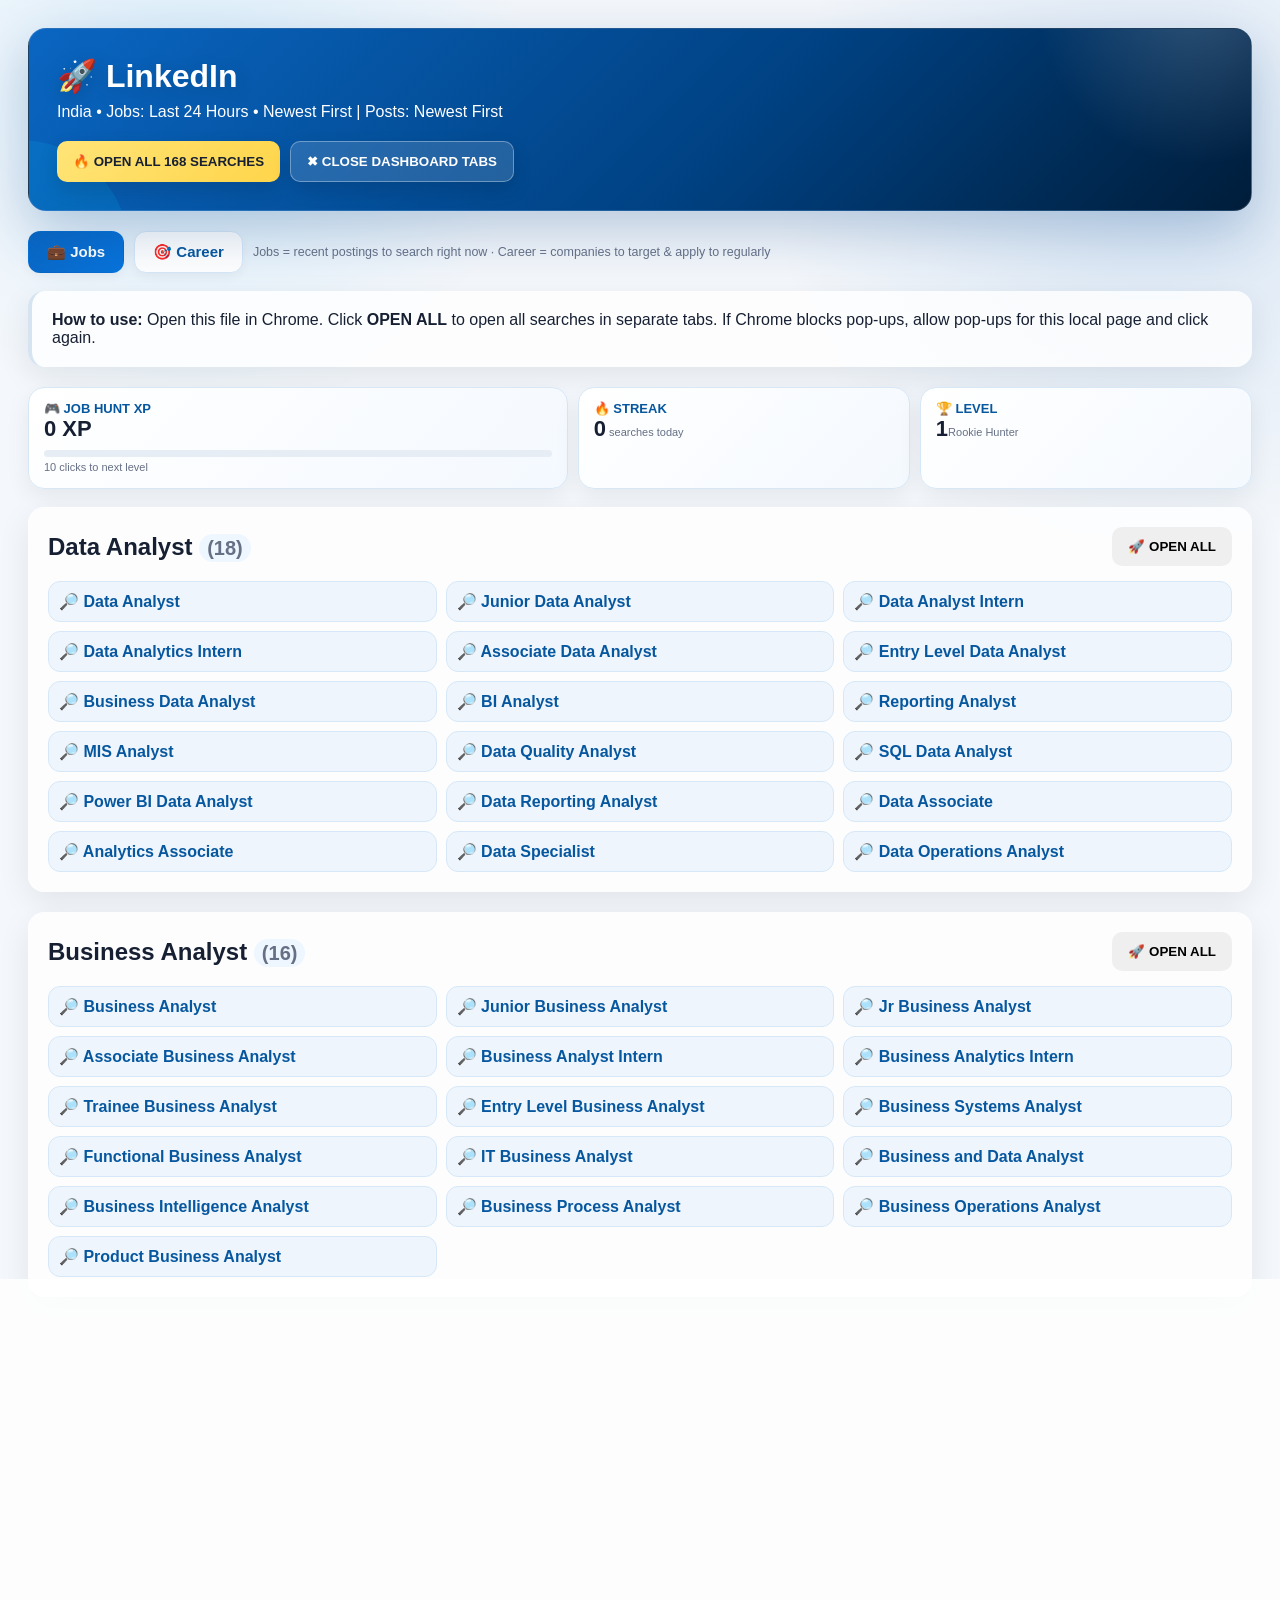
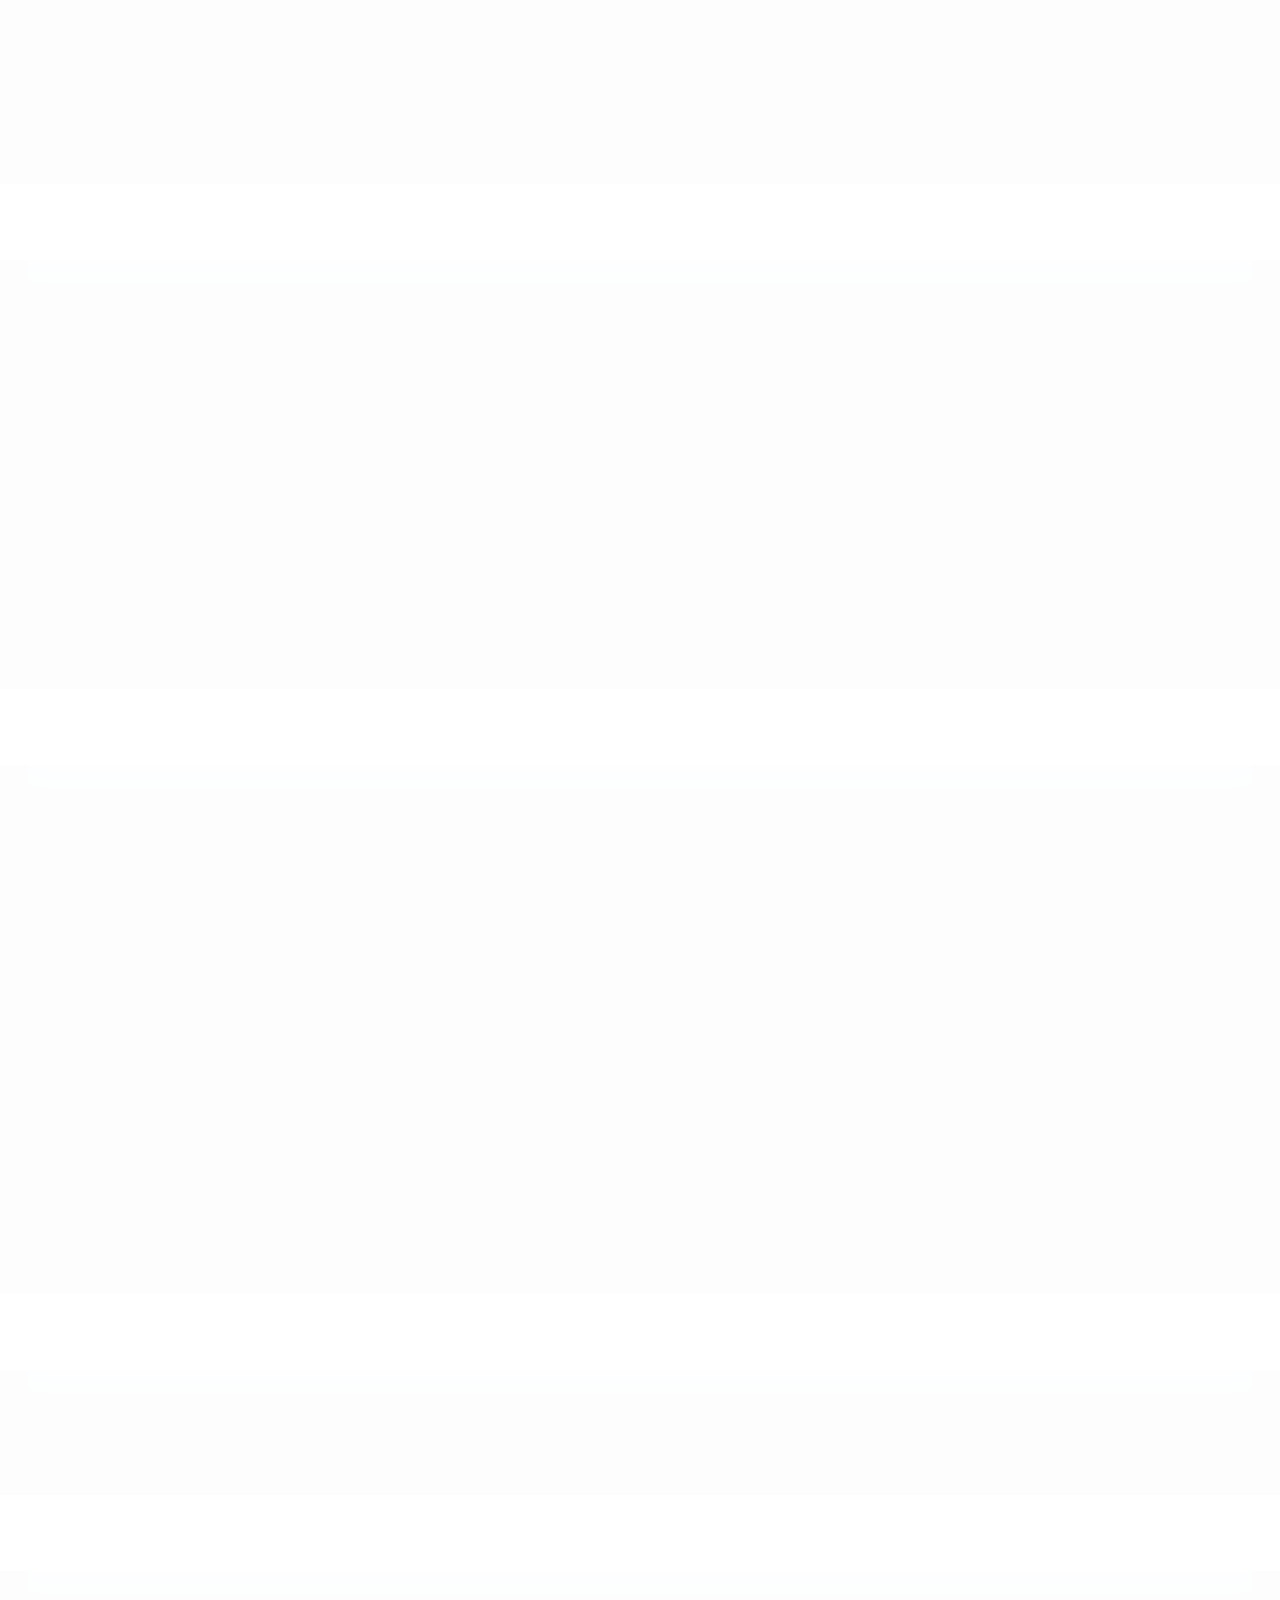
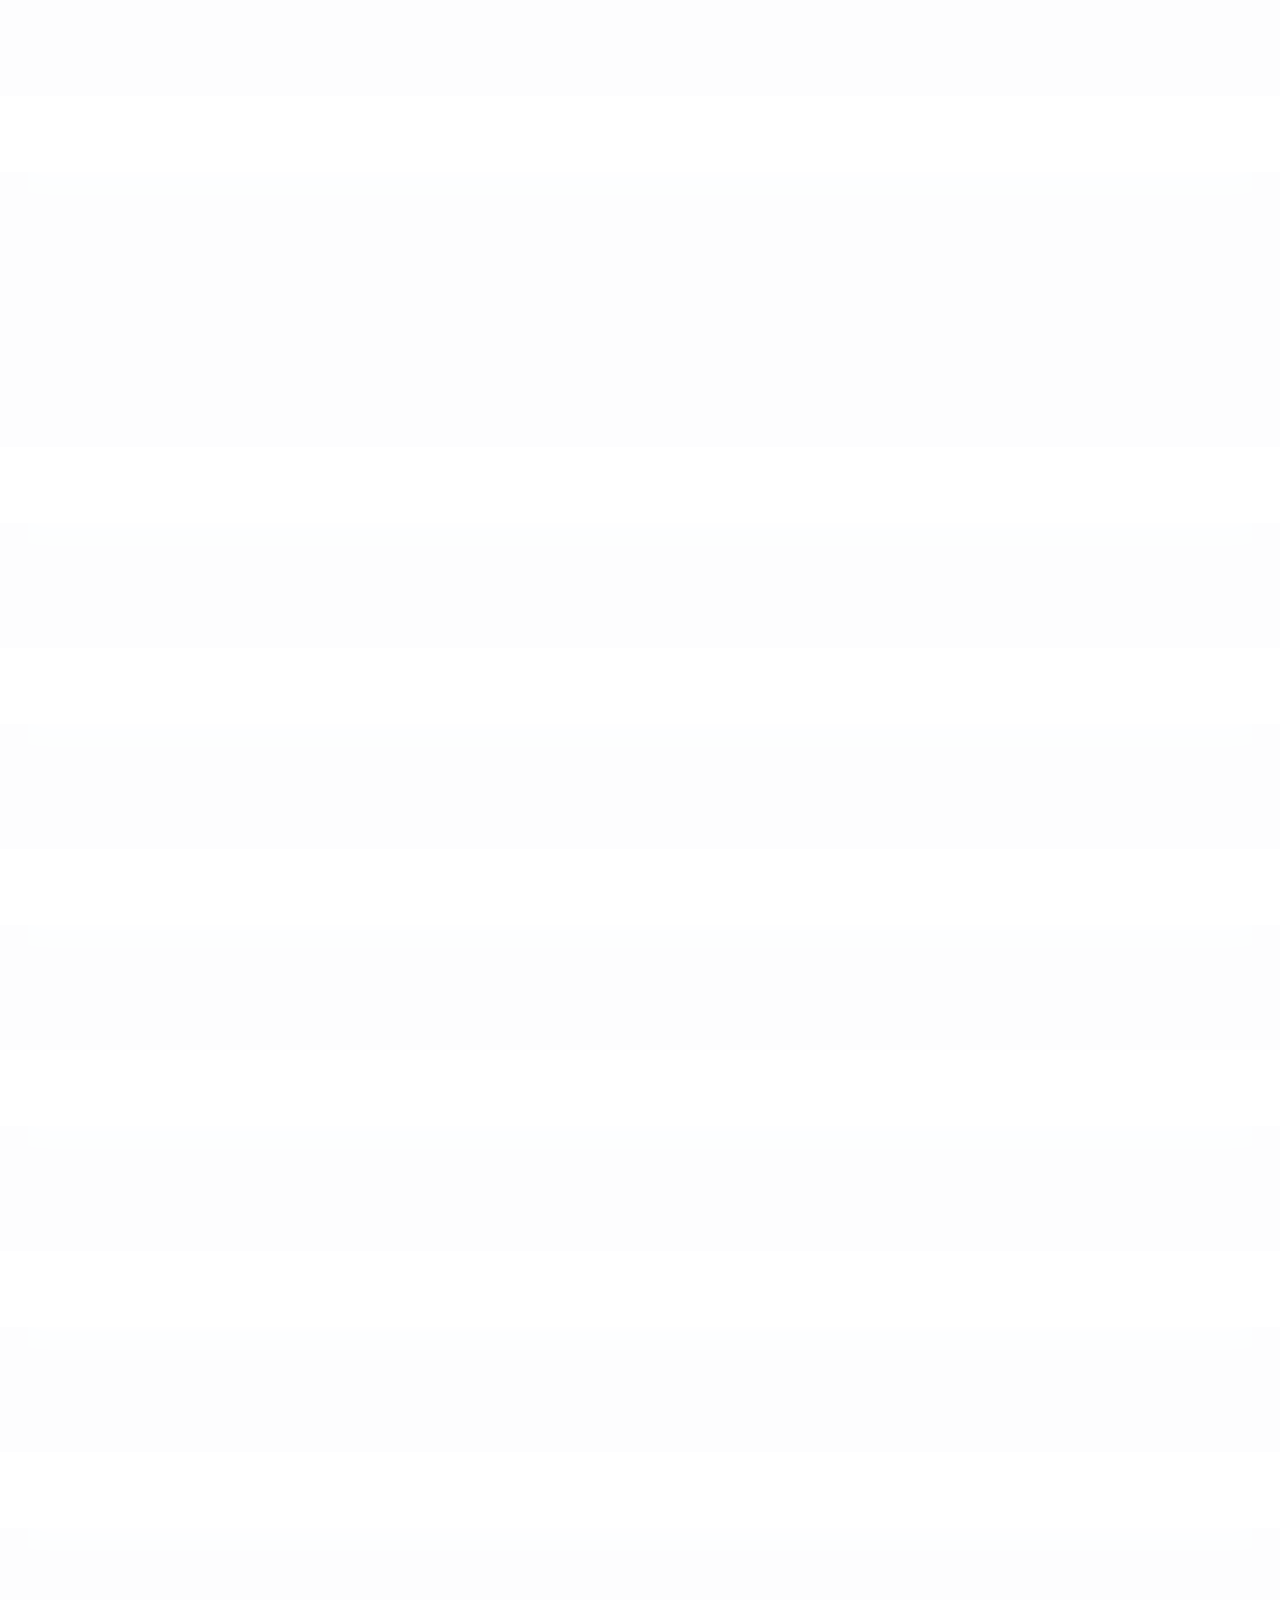
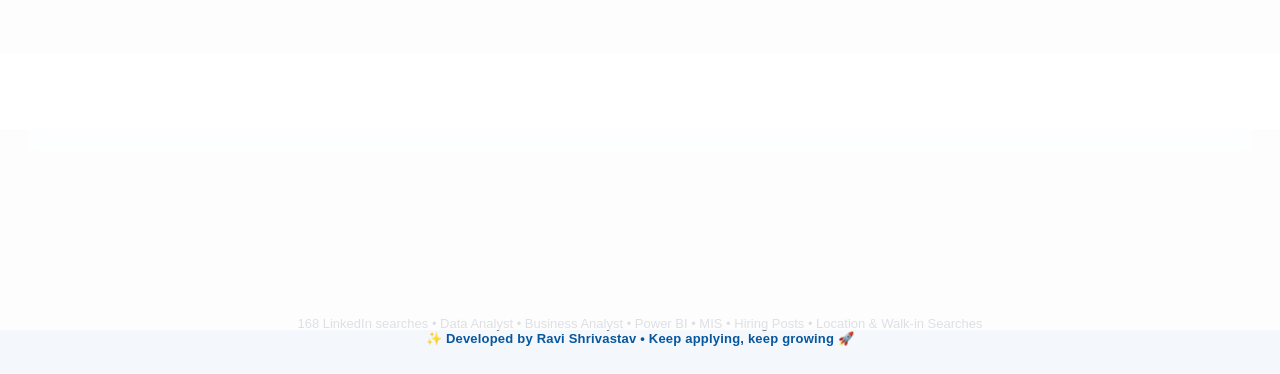
==== commit a39be2bf: "Update print statement from 'Hello' to 'Goodbye'" ====
--- a/index.html
+++ b/index.html
@@ -147,6 +147,78 @@
     bottom:calc(16px + env(safe-area-inset-bottom));
   }
 }
+
+/* ===== CAREER PAGE ADDITIONS (reuses existing design system) ===== */
+.view-tabs{display:flex;align-items:center;gap:10px;flex-wrap:wrap;margin:0 0 18px}
+.view-tab{background:#fff;color:#07579f;border:1px solid #d6e7f8;border-radius:12px;padding:11px 18px;font-weight:800;font-size:15px;cursor:pointer;box-shadow:0 4px 14px #0000000d;transition:transform .2s ease,box-shadow .2s ease,background .2s ease}
+.view-tab:hover{transform:translateY(-2px);box-shadow:0 10px 22px rgba(10,102,194,.14)}
+.view-tab.active{background:linear-gradient(135deg,#0a66c2,#0874dc);color:#fff;border-color:transparent}
+.view-tabs-hint{color:#667085;font-size:12.5px}
+@media(max-width:700px){.view-tabs{flex-direction:column;align-items:stretch}.view-tab{width:100%;text-align:center}.view-tabs-hint{text-align:center}}
+
+.career-info{border-left-color:#7c5cff}
+.career-priority{background:#fff;border-radius:16px;padding:20px;margin-bottom:20px;box-shadow:0 4px 16px #0000000d}
+.priority-grid{display:grid;grid-template-columns:repeat(3,1fr);gap:12px;margin-top:6px}
+.priority-card{background:linear-gradient(135deg,#fff,#f4f9ff);border:1px solid #d7e7f5;border-radius:14px;padding:14px}
+.priority-card h3{margin:0 0 6px;font-size:15px;color:#07579f}
+.priority-card p{margin:0;font-size:13px;color:#445}
+@media(max-width:700px){.priority-grid{grid-template-columns:1fr}}
+
+.career-controls{background:#fff;border-radius:16px;padding:20px;margin-bottom:20px;box-shadow:0 4px 16px #0000000d}
+.career-search{width:100%;padding:12px 14px;border-radius:10px;border:1px solid #d6e7f8;font-size:14px;margin:10px 0 14px;font-family:inherit}
+.filter-row{display:flex;flex-wrap:wrap;gap:8px;margin-bottom:8px}
+.filter-chip{background:#eef5fc;color:#07579f;border:1px solid #d6e7f8;border-radius:999px;padding:7px 14px;font-size:13px;font-weight:700;cursor:pointer;transition:all .2s ease;min-height:36px}
+.filter-chip:hover{background:#e2f0ff}
+.filter-chip.active{background:linear-gradient(135deg,#0a66c2,#0874dc);color:#fff;border-color:transparent}
+
+/* Quick nav pills */
+.quick-nav-row{display:flex;gap:8px;overflow-x:auto;padding:2px 2px 12px;margin-bottom:6px;-webkit-overflow-scrolling:touch;scrollbar-width:thin}
+.quick-nav-pill{flex:0 0 auto;background:#fff;color:#07579f;border:1px solid #d6e7f8;border-radius:999px;padding:9px 15px;font-size:12.5px;font-weight:800;cursor:pointer;white-space:nowrap;box-shadow:0 4px 12px rgba(16,24,40,.06);min-height:38px}
+.quick-nav-pill:hover{background:#eef5fc}
+.quick-nav-pill:active{transform:scale(.96)}
+
+#careerCards, .top10-grid{display:grid;grid-template-columns:repeat(auto-fill,minmax(300px,1fr));gap:14px;margin-bottom:20px}
+.top10-grid{margin-top:10px}
+.top10-intro{font-size:12.5px;color:#667085;margin:4px 0 2px;line-height:1.5}
+.company-card{background:var(--glass,#fff);backdrop-filter:blur(12px);border:1px solid rgba(210,225,240,.9);border-radius:16px;padding:16px;box-shadow:0 8px 22px rgba(16,24,40,.07);display:flex;flex-direction:column;gap:8px;position:relative;overflow:hidden;transition:transform .25s ease,box-shadow .25s ease}
+.company-card:hover{transform:translateY(-3px);box-shadow:0 16px 32px rgba(16,24,40,.12)}
+.company-card:before{content:"";position:absolute;left:0;top:0;width:100%;height:3px;background:linear-gradient(90deg,#0a66c2,#00a6ff,#7c5cff);transform:scaleX(0);transform-origin:left;transition:transform .35s ease}
+.company-card:hover:before{transform:scaleX(1)}
+.company-card.top10-card{border:1.5px solid #ffd54a;box-shadow:0 8px 26px rgba(255,213,74,.25)}
+.company-card.top10-card:before{transform:scaleX(1);background:linear-gradient(90deg,#ffb300,#ffd54a,#ffb300)}
+.top10-ribbon{position:absolute;top:12px;right:-30px;background:linear-gradient(135deg,#ffb300,#ffd54a);color:#5a3d00;font-weight:900;font-size:11px;padding:4px 34px;transform:rotate(35deg);box-shadow:0 4px 10px rgba(0,0,0,.15)}
+.company-card h3{margin:0;font-size:16px;display:flex;align-items:center;gap:6px;padding-right:10px}
+.company-tags{font-size:12px;color:#07579f;font-weight:700}
+.company-badges{display:flex;flex-wrap:wrap;gap:6px;font-size:12px}
+.badge{border-radius:999px;padding:4px 10px;font-weight:700}
+.badge-fresher{background:#e8f8ee;color:#0a7a3d}
+.badge-fresher-low{background:#fdeeea;color:#a13d1f}
+.badge-loc{background:#eef5fc;color:#07579f}
+.badge-priority-high{background:#fff3d6;color:#8a6100}
+.badge-priority-medium{background:#e6f0ff;color:#1a4fa0}
+.badge-priority-normal{background:#f1f1f4;color:#555}
+.badge-nocareer{background:#f3ecff;color:#5a2ea6}
+.company-roles{font-size:12.5px;color:#445;line-height:1.5}
+.nocareer-note{font-size:12px;color:#5a2ea6;background:#f8f4ff;border:1px solid #e6d9ff;border-radius:9px;padding:8px 10px}
+.company-links{display:flex;flex-direction:column;gap:7px;margin-top:6px}
+.company-links-secondary{display:grid;grid-template-columns:repeat(4,1fr);gap:6px;margin-top:0}
+.company-links a{font-size:12.5px;text-align:center;padding:8px 6px;white-space:nowrap;overflow:hidden;text-overflow:ellipsis;min-height:40px;display:flex;align-items:center;justify-content:center}
+.route-primary{background:linear-gradient(135deg,#0a66c2,#0874dc)!important;color:#fff!important;font-weight:800;font-size:13.5px!important;min-height:46px!important;border:none!important}
+.route-secondary{background:#fff3d6!important;color:#8a6100!important;border-color:#ffe3a3!important;font-weight:700}
+.company-links-secondary a{font-size:11.5px!important;padding:7px 4px!important;min-height:36px!important}
+.company-verified{font-size:11px;color:#8a93a6;margin-top:2px}
+.no-results{grid-column:1/-1;text-align:center;color:#667085;padding:30px;background:#fff;border-radius:16px}
+.safety-note{border-left-color:#c0392b}
+.platform-note{font-size:12.5px;color:#667085;margin:2px 0 4px}
+
+.platform-grid{display:grid;grid-template-columns:repeat(auto-fill,minmax(260px,1fr));gap:12px;margin-top:6px}
+.platform-card{background:linear-gradient(135deg,#fff,#f4f9ff);border:1px solid #d7e7f5;border-radius:14px;padding:14px;display:flex;flex-direction:column;gap:6px}
+.platform-card h3{margin:0;font-size:14.5px;display:flex;justify-content:space-between;gap:8px}
+.platform-rank{color:#fff;background:#0a66c2;border-radius:999px;width:22px;height:22px;display:inline-flex;align-items:center;justify-content:center;font-size:12px;flex-shrink:0}
+.platform-card p{margin:0;font-size:12.5px;color:#445}
+.platform-card a{align-self:flex-start;font-size:12.5px;margin-top:4px}
+@media(max-width:900px){.company-links-secondary{grid-template-columns:repeat(2,1fr)}}
+@media(max-width:600px){#careerCards,.top10-grid{grid-template-columns:1fr}.platform-grid{grid-template-columns:1fr}.company-links-secondary{grid-template-columns:repeat(2,1fr)}.quick-nav-row{padding-bottom:10px}.top10-ribbon{right:-34px;top:10px}}
 </style>
 <link rel="manifest" href="manifest.json">
 <meta name="theme-color" content="#0a66c2">
@@ -154,15 +226,21 @@
 <meta name="apple-mobile-web-app-capable" content="yes">
 <meta name="apple-mobile-web-app-status-bar-style" content="default">
 <meta name="apple-mobile-web-app-title" content="LinkedIn Jobs">
-</head><body><div class="wrap"><header><h1>🚀 LinkedIn Job Search Dashboard</h1><p class="sub">India • Jobs: Last 24 Hours • Newest First | Posts: Newest First</p><div class="actions"><button class="main" onclick="openAll()">🔥 OPEN ALL 168 SEARCHES</button><button class="close" onclick="closeTabs()">✖ CLOSE DASHBOARD TABS</button></div></header>
+</head><body><div class="wrap"><header><h1>🚀 LinkedIn </h1><p class="sub">India • Jobs: Last 24 Hours • Newest First | Posts: Newest First</p><div class="actions"><button class="main" onclick="openAll()">🔥 OPEN ALL 168 SEARCHES</button><button class="close" onclick="closeTabs()">✖ CLOSE DASHBOARD TABS</button></div></header>
+<nav class="view-tabs" id="viewTabs">
+  <button type="button" class="view-tab active" id="tabJobsBtn" onclick="showView('jobs')">💼 Jobs</button>
+  <button type="button" class="view-tab" id="tabCareerBtn" onclick="showView('career')">🎯 Career</button>
+  <span class="view-tabs-hint">Jobs = recent postings to search right now · Career = companies to target &amp; apply to regularly</span>
+</nav>
+<div id="jobsView">
 <div class="mobile-toolbar" id="mobileToolbar">
   <div><strong>📱 Phone Mode</strong><small>Tap a search below to open LinkedIn.</small></div>
   <button onclick="window.scrollTo({top:0,behavior:'smooth'})">⬆ TOP</button>
 </div>
-<div class="info"><strong>How to use:</strong> Open this file in Chrome. Click <strong>OPEN ALL</strong> to open all searches in separate tabs. If Chrome blocks pop-ups, allow pop-ups for this local page and click again.</div><section><div class="head"><h2>Data Analyst <small>(18)</small></h2><button onclick='openGroup(["Data Analyst", "Junior Data Analyst", "Data Analyst Intern", "Data Analytics Intern", "Associate Data Analyst", "Entry Level Data Analyst", "Business Data Analyst", "BI Analyst", "Reporting Analyst", "MIS Analyst", "Data Quality Analyst", "SQL Data Analyst", "Power BI Data Analyst", "Data Reporting Analyst", "Data Associate", "Analytics Associate", "Data Specialist", "Data Operations Analyst"],false)'>🚀 OPEN ALL</button></div><div class="grid"><a href="https://www.linkedin.com/jobs/search/?keywords=Data+Analyst&geoId=102713980&f_TPR=r86400&sortBy=DD" target="_blank">🔎 Data Analyst</a><a href="https://www.linkedin.com/jobs/search/?keywords=Junior+Data+Analyst&geoId=102713980&f_TPR=r86400&sortBy=DD" target="_blank">🔎 Junior Data Analyst</a><a href="https://www.linkedin.com/jobs/search/?keywords=Data+Analyst+Intern&geoId=102713980&f_TPR=r86400&sortBy=DD" target="_blank">🔎 Data Analyst Intern</a><a href="https://www.linkedin.com/jobs/search/?keywords=Data+Analytics+Intern&geoId=102713980&f_TPR=r86400&sortBy=DD" target="_blank">🔎 Data Analytics Intern</a><a href="https://www.linkedin.com/jobs/search/?keywords=Associate+Data+Analyst&geoId=102713980&f_TPR=r86400&sortBy=DD" target="_blank">🔎 Associate Data Analyst</a><a href="https://www.linkedin.com/jobs/search/?keywords=Entry+Level+Data+Analyst&geoId=102713980&f_TPR=r86400&sortBy=DD" target="_blank">🔎 Entry Level Data Analyst</a><a href="https://www.linkedin.com/jobs/search/?keywords=Business+Data+Analyst&geoId=102713980&f_TPR=r86400&sortBy=DD" target="_blank">🔎 Business Data Analyst</a><a href="https://www.linkedin.com/jobs/search/?keywords=BI+Analyst&geoId=102713980&f_TPR=r86400&sortBy=DD" target="_blank">🔎 BI Analyst</a><a href="https://www.linkedin.com/jobs/search/?keywords=Reporting+Analyst&geoId=102713980&f_TPR=r86400&sortBy=DD" target="_blank">🔎 Reporting Analyst</a><a href="https://www.linkedin.com/jobs/search/?keywords=MIS+Analyst&geoId=102713980&f_TPR=r86400&sortBy=DD" target="_blank">🔎 MIS Analyst</a><a href="https://www.linkedin.com/jobs/search/?keywords=Data+Quality+Analyst&geoId=102713980&f_TPR=r86400&sortBy=DD" target="_blank">🔎 Data Quality Analyst</a><a href="https://www.linkedin.com/jobs/search/?keywords=SQL+Data+Analyst&geoId=102713980&f_TPR=r86400&sortBy=DD" target="_blank">🔎 SQL Data Analyst</a><a href="https://www.linkedin.com/jobs/search/?keywords=Power+BI+Data+Analyst&geoId=102713980&f_TPR=r86400&sortBy=DD" target="_blank">🔎 Power BI Data Analyst</a><a href="https://www.linkedin.com/jobs/search/?keywords=Data+Reporting+Analyst&geoId=102713980&f_TPR=r86400&sortBy=DD" target="_blank">🔎 Data Reporting Analyst</a><a href="https://www.linkedin.com/jobs/search/?keywords=Data+Associate&geoId=102713980&f_TPR=r86400&sortBy=DD" target="_blank">🔎 Data Associate</a><a href="https://www.linkedin.com/jobs/search/?keywords=Analytics+Associate&geoId=102713980&f_TPR=r86400&sortBy=DD" target="_blank">🔎 Analytics Associate</a><a href="https://www.linkedin.com/jobs/search/?keywords=Data+Specialist&geoId=102713980&f_TPR=r86400&sortBy=DD" target="_blank">🔎 Data Specialist</a><a href="https://www.linkedin.com/jobs/search/?keywords=Data+Operations+Analyst&geoId=102713980&f_TPR=r86400&sortBy=DD" target="_blank">🔎 Data Operations Analyst</a></div></section><section><div class="head"><h2>Business Analyst <small>(16)</small></h2><button onclick='openGroup(["Business Analyst", "Junior Business Analyst", "Jr Business Analyst", "Associate Business Analyst", "Business Analyst Intern", "Business Analytics Intern", "Trainee Business Analyst", "Entry Level Business Analyst", "Business Systems Analyst", "Functional Business Analyst", "IT Business Analyst", "Business and Data Analyst", "Business Intelligence Analyst", "Business Process Analyst", "Business Operations Analyst", "Product Business Analyst"],false)'>🚀 OPEN ALL</button></div><div class="grid"><a href="https://www.linkedin.com/jobs/search/?keywords=Business+Analyst&geoId=102713980&f_TPR=r86400&sortBy=DD" target="_blank">🔎 Business Analyst</a><a href="https://www.linkedin.com/jobs/search/?keywords=Junior+Business+Analyst&geoId=102713980&f_TPR=r86400&sortBy=DD" target="_blank">🔎 Junior Business Analyst</a><a href="https://www.linkedin.com/jobs/search/?keywords=Jr+Business+Analyst&geoId=102713980&f_TPR=r86400&sortBy=DD" target="_blank">🔎 Jr Business Analyst</a><a href="https://www.linkedin.com/jobs/search/?keywords=Associate+Business+Analyst&geoId=102713980&f_TPR=r86400&sortBy=DD" target="_blank">🔎 Associate Business Analyst</a><a href="https://www.linkedin.com/jobs/search/?keywords=Business+Analyst+Intern&geoId=102713980&f_TPR=r86400&sortBy=DD" target="_blank">🔎 Business Analyst Intern</a><a href="https://www.linkedin.com/jobs/search/?keywords=Business+Analytics+Intern&geoId=102713980&f_TPR=r86400&sortBy=DD" target="_blank">🔎 Business Analytics Intern</a><a href="https://www.linkedin.com/jobs/search/?keywords=Trainee+Business+Analyst&geoId=102713980&f_TPR=r86400&sortBy=DD" target="_blank">🔎 Trainee Business Analyst</a><a href="https://www.linkedin.com/jobs/search/?keywords=Entry+Level+Business+Analyst&geoId=102713980&f_TPR=r86400&sortBy=DD" target="_blank">🔎 Entry Level Business Analyst</a><a href="https://www.linkedin.com/jobs/search/?keywords=Business+Systems+Analyst&geoId=102713980&f_TPR=r86400&sortBy=DD" target="_blank">🔎 Business Systems Analyst</a><a href="https://www.linkedin.com/jobs/search/?keywords=Functional+Business+Analyst&geoId=102713980&f_TPR=r86400&sortBy=DD" target="_blank">🔎 Functional Business Analyst</a><a href="https://www.linkedin.com/jobs/search/?keywords=IT+Business+Analyst&geoId=102713980&f_TPR=r86400&sortBy=DD" target="_blank">🔎 IT Business Analyst</a><a href="https://www.linkedin.com/jobs/search/?keywords=Business+and+Data+Analyst&geoId=102713980&f_TPR=r86400&sortBy=DD" target="_blank">🔎 Business and Data Analyst</a><a href="https://www.linkedin.com/jobs/search/?keywords=Business+Intelligence+Analyst&geoId=102713980&f_TPR=r86400&sortBy=DD" target="_blank">🔎 Business Intelligence Analyst</a><a href="https://www.linkedin.com/jobs/search/?keywords=Business+Process+Analyst&geoId=102713980&f_TPR=r86400&sortBy=DD" target="_blank">🔎 Business Process Analyst</a><a href="https://www.linkedin.com/jobs/search/?keywords=Business+Operations+Analyst&geoId=102713980&f_TPR=r86400&sortBy=DD" target="_blank">🔎 Business Operations Analyst</a><a href="https://www.linkedin.com/jobs/search/?keywords=Product+Business+Analyst&geoId=102713980&f_TPR=r86400&sortBy=DD" target="_blank">🔎 Product Business Analyst</a></div></section><section><div class="head"><h2>Power BI / BI <small>(24)</small></h2><button onclick='openGroup(["Power BI Developer", "Junior Power BI Developer", "Jr Power BI Developer", "Associate Power BI Developer", "Power BI Developer Intern", "PowerBI Developer Intern", "Power BI Analyst", "Power BI Data Analyst", "Power BI Developer / Analyst", "BI Developer", "Junior BI Developer", "BI Analyst", "Junior BI Analyst", "Business Intelligence Developer", "Business Intelligence Analyst", "Power BI Consultant", "Power BI Reporting Analyst", "Reporting Analyst Power BI", "Data Analyst Power BI", "Power BI Data Analytics", "BI Data Analyst", "Power BI Reporting Developer", "Microsoft Power BI Developer", "Power BI / SQL Developer"],false)'>🚀 OPEN ALL</button></div><div class="grid"><a href="https://www.linkedin.com/jobs/search/?keywords=Power+BI+Developer&geoId=102713980&f_TPR=r86400&sortBy=DD" target="_blank">🔎 Power BI Developer</a><a href="https://www.linkedin.com/jobs/search/?keywords=Junior+Power+BI+Developer&geoId=102713980&f_TPR=r86400&sortBy=DD" target="_blank">🔎 Junior Power BI Developer</a><a href="https://www.linkedin.com/jobs/search/?keywords=Jr+Power+BI+Developer&geoId=102713980&f_TPR=r86400&sortBy=DD" target="_blank">🔎 Jr Power BI Developer</a><a href="https://www.linkedin.com/jobs/search/?keywords=Associate+Power+BI+Developer&geoId=102713980&f_TPR=r86400&sortBy=DD" target="_blank">🔎 Associate Power BI Developer</a><a href="https://www.linkedin.com/jobs/search/?keywords=Power+BI+Developer+Intern&geoId=102713980&f_TPR=r86400&sortBy=DD" target="_blank">🔎 Power BI Developer Intern</a><a href="https://www.linkedin.com/jobs/search/?keywords=PowerBI+Developer+Intern&geoId=102713980&f_TPR=r86400&sortBy=DD" target="_blank">🔎 PowerBI Developer Intern</a><a href="https://www.linkedin.com/jobs/search/?keywords=Power+BI+Analyst&geoId=102713980&f_TPR=r86400&sortBy=DD" target="_blank">🔎 Power BI Analyst</a><a href="https://www.linkedin.com/jobs/search/?keywords=Power+BI+Data+Analyst&geoId=102713980&f_TPR=r86400&sortBy=DD" target="_blank">🔎 Power BI Data Analyst</a><a href="https://www.linkedin.com/jobs/search/?keywords=Power+BI+Developer+%2F+Analyst&geoId=102713980&f_TPR=r86400&sortBy=DD" target="_blank">🔎 Power BI Developer / Analyst</a><a href="https://www.linkedin.com/jobs/search/?keywords=BI+Developer&geoId=102713980&f_TPR=r86400&sortBy=DD" target="_blank">🔎 BI Developer</a><a href="https://www.linkedin.com/jobs/search/?keywords=Junior+BI+Developer&geoId=102713980&f_TPR=r86400&sortBy=DD" target="_blank">🔎 Junior BI Developer</a><a href="https://www.linkedin.com/jobs/search/?keywords=BI+Analyst&geoId=102713980&f_TPR=r86400&sortBy=DD" target="_blank">🔎 BI Analyst</a><a href="https://www.linkedin.com/jobs/search/?keywords=Junior+BI+Analyst&geoId=102713980&f_TPR=r86400&sortBy=DD" target="_blank">🔎 Junior BI Analyst</a><a href="https://www.linkedin.com/jobs/search/?keywords=Business+Intelligence+Developer&geoId=102713980&f_TPR=r86400&sortBy=DD" target="_blank">🔎 Business Intelligence Developer</a><a href="https://www.linkedin.com/jobs/search/?keywords=Business+Intelligence+Analyst&geoId=102713980&f_TPR=r86400&sortBy=DD" target="_blank">🔎 Business Intelligence Analyst</a><a href="https://www.linkedin.com/jobs/search/?keywords=Power+BI+Consultant&geoId=102713980&f_TPR=r86400&sortBy=DD" target="_blank">🔎 Power BI Consultant</a><a href="https://www.linkedin.com/jobs/search/?keywords=Power+BI+Reporting+Analyst&geoId=102713980&f_TPR=r86400&sortBy=DD" target="_blank">🔎 Power BI Reporting Analyst</a><a href="https://www.linkedin.com/jobs/search/?keywords=Reporting+Analyst+Power+BI&geoId=102713980&f_TPR=r86400&sortBy=DD" target="_blank">🔎 Reporting Analyst Power BI</a><a href="https://www.linkedin.com/jobs/search/?keywords=Data+Analyst+Power+BI&geoId=102713980&f_TPR=r86400&sortBy=DD" target="_blank">🔎 Data Analyst Power BI</a><a href="https://www.linkedin.com/jobs/search/?keywords=Power+BI+Data+Analytics&geoId=102713980&f_TPR=r86400&sortBy=DD" target="_blank">🔎 Power BI Data Analytics</a><a href="https://www.linkedin.com/jobs/search/?keywords=BI+Data+Analyst&geoId=102713980&f_TPR=r86400&sortBy=DD" target="_blank">🔎 BI Data Analyst</a><a href="https://www.linkedin.com/jobs/search/?keywords=Power+BI+Reporting+Developer&geoId=102713980&f_TPR=r86400&sortBy=DD" target="_blank">🔎 Power BI Reporting Developer</a><a href="https://www.linkedin.com/jobs/search/?keywords=Microsoft+Power+BI+Developer&geoId=102713980&f_TPR=r86400&sortBy=DD" target="_blank">🔎 Microsoft Power BI Developer</a><a href="https://www.linkedin.com/jobs/search/?keywords=Power+BI+%2F+SQL+Developer&geoId=102713980&f_TPR=r86400&sortBy=DD" target="_blank">🔎 Power BI / SQL Developer</a></div></section><section><div class="head"><h2>MIS Executive / Reporting <small>(23)</small></h2><button onclick='openGroup(["MIS Executive", "Junior MIS Executive", "MIS Executive Fresher", "MIS Executive Intern", "MIS Trainee", "MIS Coordinator", "MIS Analyst", "Junior MIS Analyst", "MIS Reporting Analyst", "Reporting Analyst", "Reporting Executive", "MIS Reporting Executive", "MIS Data Analyst", "Data MIS Executive", "MIS Data Executive", "Excel MIS Executive", "Excel Executive", "Data Reporting Executive", "Operations MIS Executive", "MIS Operations Executive", "Operations Reporting Executive", "Data Operations Executive", "Back Office MIS Executive"],false)'>🚀 OPEN ALL</button></div><div class="grid"><a href="https://www.linkedin.com/jobs/search/?keywords=MIS+Executive&geoId=102713980&f_TPR=r86400&sortBy=DD" target="_blank">🔎 MIS Executive</a><a href="https://www.linkedin.com/jobs/search/?keywords=Junior+MIS+Executive&geoId=102713980&f_TPR=r86400&sortBy=DD" target="_blank">🔎 Junior MIS Executive</a><a href="https://www.linkedin.com/jobs/search/?keywords=MIS+Executive+Fresher&geoId=102713980&f_TPR=r86400&sortBy=DD" target="_blank">🔎 MIS Executive Fresher</a><a href="https://www.linkedin.com/jobs/search/?keywords=MIS+Executive+Intern&geoId=102713980&f_TPR=r86400&sortBy=DD" target="_blank">🔎 MIS Executive Intern</a><a href="https://www.linkedin.com/jobs/search/?keywords=MIS+Trainee&geoId=102713980&f_TPR=r86400&sortBy=DD" target="_blank">🔎 MIS Trainee</a><a href="https://www.linkedin.com/jobs/search/?keywords=MIS+Coordinator&geoId=102713980&f_TPR=r86400&sortBy=DD" target="_blank">🔎 MIS Coordinator</a><a href="https://www.linkedin.com/jobs/search/?keywords=MIS+Analyst&geoId=102713980&f_TPR=r86400&sortBy=DD" target="_blank">🔎 MIS Analyst</a><a href="https://www.linkedin.com/jobs/search/?keywords=Junior+MIS+Analyst&geoId=102713980&f_TPR=r86400&sortBy=DD" target="_blank">🔎 Junior MIS Analyst</a><a href="https://www.linkedin.com/jobs/search/?keywords=MIS+Reporting+Analyst&geoId=102713980&f_TPR=r86400&sortBy=DD" target="_blank">🔎 MIS Reporting Analyst</a><a href="https://www.linkedin.com/jobs/search/?keywords=Reporting+Analyst&geoId=102713980&f_TPR=r86400&sortBy=DD" target="_blank">🔎 Reporting Analyst</a><a href="https://www.linkedin.com/jobs/search/?keywords=Reporting+Executive&geoId=102713980&f_TPR=r86400&sortBy=DD" target="_blank">🔎 Reporting Executive</a><a href="https://www.linkedin.com/jobs/search/?keywords=MIS+Reporting+Executive&geoId=102713980&f_TPR=r86400&sortBy=DD" target="_blank">🔎 MIS Reporting Executive</a><a href="https://www.linkedin.com/jobs/search/?keywords=MIS+Data+Analyst&geoId=102713980&f_TPR=r86400&sortBy=DD" target="_blank">🔎 MIS Data Analyst</a><a href="https://www.linkedin.com/jobs/search/?keywords=Data+MIS+Executive&geoId=102713980&f_TPR=r86400&sortBy=DD" target="_blank">🔎 Data MIS Executive</a><a href="https://www.linkedin.com/jobs/search/?keywords=MIS+Data+Executive&geoId=102713980&f_TPR=r86400&sortBy=DD" target="_blank">🔎 MIS Data Executive</a><a href="https://www.linkedin.com/jobs/search/?keywords=Excel+MIS+Executive&geoId=102713980&f_TPR=r86400&sortBy=DD" target="_blank">🔎 Excel MIS Executive</a><a href="https://www.linkedin.com/jobs/search/?keywords=Excel+Executive&geoId=102713980&f_TPR=r86400&sortBy=DD" target="_blank">🔎 Excel Executive</a><a href="https://www.linkedin.com/jobs/search/?keywords=Data+Reporting+Executive&geoId=102713980&f_TPR=r86400&sortBy=DD" target="_blank">🔎 Data Reporting Executive</a><a href="https://www.linkedin.com/jobs/search/?keywords=Operations+MIS+Executive&geoId=102713980&f_TPR=r86400&sortBy=DD" target="_blank">🔎 Operations MIS Executive</a><a href="https://www.linkedin.com/jobs/search/?keywords=MIS+Operations+Executive&geoId=102713980&f_TPR=r86400&sortBy=DD" target="_blank">🔎 MIS Operations Executive</a><a href="https://www.linkedin.com/jobs/search/?keywords=Operations+Reporting+Executive&geoId=102713980&f_TPR=r86400&sortBy=DD" target="_blank">🔎 Operations Reporting Executive</a><a href="https://www.linkedin.com/jobs/search/?keywords=Data+Operations+Executive&geoId=102713980&f_TPR=r86400&sortBy=DD" target="_blank">🔎 Data Operations Executive</a><a href="https://www.linkedin.com/jobs/search/?keywords=Back+Office+MIS+Executive&geoId=102713980&f_TPR=r86400&sortBy=DD" target="_blank">🔎 Back Office MIS Executive</a></div></section><section><div class="head"><h2>Hiring / Recruitment Posts <small>(30)</small></h2><button onclick='openGroup(["We're Hiring", "We're Hiring Data Analyst", "Hiring Data Analyst", "Hiring Now Data Analyst", "Immediate Joiner Data Analyst", "Data Analyst Hiring", "Junior Data Analyst Hiring", "Data Analyst Fresher Hiring", "Data Analyst Internship Hiring", "Data Analytics Hiring", "Hiring Business Analyst", "Junior Business Analyst Hiring", "Business Analyst Fresher Hiring", "Business Analyst Internship Hiring", "Hiring Power BI Developer", "Power BI Developer Hiring", "Power BI Fresher Hiring", "BI Developer Hiring", "Hiring MIS Executive", "MIS Executive Hiring", "MIS Fresher Hiring", "MIS Executive Vacancy", "Urgent Hiring", "Immediate Hiring", "Walk-in Interview", "Walk-in Drive", "Open Positions", "Job Vacancy", "Freshers Hiring", "Immediate Joiners"],true)'>🚀 OPEN ALL</button></div><div class="grid"><a href="https://www.linkedin.com/search/results/content/?keywords=We%27re+Hiring&sortBy=%22date_posted%22" target="_blank">🔎 We're Hiring</a><a href="https://www.linkedin.com/search/results/content/?keywords=We%27re+Hiring+Data+Analyst&sortBy=%22date_posted%22" target="_blank">🔎 We're Hiring Data Analyst</a><a href="https://www.linkedin.com/search/results/content/?keywords=Hiring+Data+Analyst&sortBy=%22date_posted%22" target="_blank">🔎 Hiring Data Analyst</a><a href="https://www.linkedin.com/search/results/content/?keywords=Hiring+Now+Data+Analyst&sortBy=%22date_posted%22" target="_blank">🔎 Hiring Now Data Analyst</a><a href="https://www.linkedin.com/search/results/content/?keywords=Immediate+Joiner+Data+Analyst&sortBy=%22date_posted%22" target="_blank">🔎 Immediate Joiner Data Analyst</a><a href="https://www.linkedin.com/search/results/content/?keywords=Data+Analyst+Hiring&sortBy=%22date_posted%22" target="_blank">🔎 Data Analyst Hiring</a><a href="https://www.linkedin.com/search/results/content/?keywords=Junior+Data+Analyst+Hiring&sortBy=%22date_posted%22" target="_blank">🔎 Junior Data Analyst Hiring</a><a href="https://www.linkedin.com/search/results/content/?keywords=Data+Analyst+Fresher+Hiring&sortBy=%22date_posted%22" target="_blank">🔎 Data Analyst Fresher Hiring</a><a href="https://www.linkedin.com/search/results/content/?keywords=Data+Analyst+Internship+Hiring&sortBy=%22date_posted%22" target="_blank">🔎 Data Analyst Internship Hiring</a><a href="https://www.linkedin.com/search/results/content/?keywords=Data+Analytics+Hiring&sortBy=%22date_posted%22" target="_blank">🔎 Data Analytics Hiring</a><a href="https://www.linkedin.com/search/results/content/?keywords=Hiring+Business+Analyst&sortBy=%22date_posted%22" target="_blank">🔎 Hiring Business Analyst</a><a href="https://www.linkedin.com/search/results/content/?keywords=Junior+Business+Analyst+Hiring&sortBy=%22date_posted%22" target="_blank">🔎 Junior Business Analyst Hiring</a><a href="https://www.linkedin.com/search/results/content/?keywords=Business+Analyst+Fresher+Hiring&sortBy=%22date_posted%22" target="_blank">🔎 Business Analyst Fresher Hiring</a><a href="https://www.linkedin.com/search/results/content/?keywords=Business+Analyst+Internship+Hiring&sortBy=%22date_posted%22" target="_blank">🔎 Business Analyst Internship Hiring</a><a href="https://www.linkedin.com/search/results/content/?keywords=Hiring+Power+BI+Developer&sortBy=%22date_posted%22" target="_blank">🔎 Hiring Power BI Developer</a><a href="https://www.linkedin.com/search/results/content/?keywords=Power+BI+Developer+Hiring&sortBy=%22date_posted%22" target="_blank">🔎 Power BI Developer Hiring</a><a href="https://www.linkedin.com/search/results/content/?keywords=Power+BI+Fresher+Hiring&sortBy=%22date_posted%22" target="_blank">🔎 Power BI Fresher Hiring</a><a href="https://www.linkedin.com/search/results/content/?keywords=BI+Developer+Hiring&sortBy=%22date_posted%22" target="_blank">🔎 BI Developer Hiring</a><a href="https://www.linkedin.com/search/results/content/?keywords=Hiring+MIS+Executive&sortBy=%22date_posted%22" target="_blank">🔎 Hiring MIS Executive</a><a href="https://www.linkedin.com/search/results/content/?keywords=MIS+Executive+Hiring&sortBy=%22date_posted%22" target="_blank">🔎 MIS Executive Hiring</a><a href="https://www.linkedin.com/search/results/content/?keywords=MIS+Fresher+Hiring&sortBy=%22date_posted%22" target="_blank">🔎 MIS Fresher Hiring</a><a href="https://www.linkedin.com/search/results/content/?keywords=MIS+Executive+Vacancy&sortBy=%22date_posted%22" target="_blank">🔎 MIS Executive Vacancy</a><a href="https://www.linkedin.com/search/results/content/?keywords=Urgent+Hiring&sortBy=%22date_posted%22" target="_blank">🔎 Urgent Hiring</a><a href="https://www.linkedin.com/search/results/content/?keywords=Immediate+Hiring&sortBy=%22date_posted%22" target="_blank">🔎 Immediate Hiring</a><a href="https://www.linkedin.com/search/results/content/?keywords=Walk-in+Interview&sortBy=%22date_posted%22" target="_blank">🔎 Walk-in Interview</a><a href="https://www.linkedin.com/search/results/content/?keywords=Walk-in+Drive&sortBy=%22date_posted%22" target="_blank">🔎 Walk-in Drive</a><a href="https://www.linkedin.com/search/results/content/?keywords=Open+Positions&sortBy=%22date_posted%22" target="_blank">🔎 Open Positions</a><a href="https://www.linkedin.com/search/results/content/?keywords=Job+Vacancy&sortBy=%22date_posted%22" target="_blank">🔎 Job Vacancy</a><a href="https://www.linkedin.com/search/results/content/?keywords=Freshers+Hiring&sortBy=%22date_posted%22" target="_blank">🔎 Freshers Hiring</a><a href="https://www.linkedin.com/search/results/content/?keywords=Immediate+Joiners&sortBy=%22date_posted%22" target="_blank">🔎 Immediate Joiners</a></div></section><div id="location-added">
-<section class="category"><div class="category-head"><h2>🚶 Walk-in Drives — Gujarat <span>(6)</span></h2><button class="cat-btn" onclick='openUrls(["https://in.linkedin.com/jobs/search/?keywords=Walk-in&location=Ahmedabad&f_TPR=r86400&sortBy=DD", "https://www.linkedin.com/search/results/content/?keywords=Walk-in%20Drive%20Ahmedabad&f_TPR=r86400", "https://www.linkedin.com/search/results/content/?keywords=Walk-in%20Drive%20Gandhinagar&f_TPR=r86400", "https://www.linkedin.com/search/results/content/?keywords=Walk-in%20Drive%20Vadodara&f_TPR=r86400", "https://www.linkedin.com/search/results/content/?keywords=Walk-in%20Drive%20Surat&f_TPR=r86400", "https://www.linkedin.com/search/results/content/?keywords=Walk-in%20Drive%20Vapi&f_TPR=r86400"])'>🚀 OPEN ALL</button></div><div class="links"><a href="https://in.linkedin.com/jobs/search/?keywords=Walk-in&location=Ahmedabad&f_TPR=r86400&sortBy=DD" target="_blank" rel="noopener">🔎 Ahmedabad – Walk-in Jobs</a><a href="https://www.linkedin.com/search/results/content/?keywords=Walk-in%20Drive%20Ahmedabad&f_TPR=r86400" target="_blank" rel="noopener">🔎 Ahmedabad – Walk-in Drive</a><a href="https://www.linkedin.com/search/results/content/?keywords=Walk-in%20Drive%20Gandhinagar&f_TPR=r86400" target="_blank" rel="noopener">🔎 Gandhinagar – Walk-in Drive</a><a href="https://www.linkedin.com/search/results/content/?keywords=Walk-in%20Drive%20Vadodara&f_TPR=r86400" target="_blank" rel="noopener">🔎 Vadodara – Walk-in Drive</a><a href="https://www.linkedin.com/search/results/content/?keywords=Walk-in%20Drive%20Surat&f_TPR=r86400" target="_blank" rel="noopener">🔎 Surat – Walk-in Drive</a><a href="https://www.linkedin.com/search/results/content/?keywords=Walk-in%20Drive%20Vapi&f_TPR=r86400" target="_blank" rel="noopener">🔎 Vapi – Walk-in Drive</a></div></section>
-<section class="category"><div class="category-head"><h2>🚶 Walk-in Drives — Mumbai / Pune <span>(5)</span></h2><button class="cat-btn" onclick='openUrls(["https://www.linkedin.com/search/results/content/?keywords=Walk-in%20Drive%20Mumbai&f_TPR=r86400", "https://www.linkedin.com/search/results/content/?keywords=Walk-in%20Drive%20Andheri&f_TPR=r86400", "https://www.linkedin.com/search/results/content/?keywords=Walk-in%20Drive%20Pune&f_TPR=r86400", "https://in.linkedin.com/jobs/search/?keywords=Walk-in&location=Mumbai&f_TPR=r86400&sortBy=DD", "https://in.linkedin.com/jobs/search/?keywords=Walk-in&location=Pune&f_TPR=r86400&sortBy=DD"])'>🚀 OPEN ALL</button></div><div class="links"><a href="https://www.linkedin.com/search/results/content/?keywords=Walk-in%20Drive%20Mumbai&f_TPR=r86400" target="_blank" rel="noopener">🔎 Mumbai – Walk-in Drive</a><a href="https://www.linkedin.com/search/results/content/?keywords=Walk-in%20Drive%20Andheri&f_TPR=r86400" target="_blank" rel="noopener">🔎 Andheri – Walk-in Drive</a><a href="https://www.linkedin.com/search/results/content/?keywords=Walk-in%20Drive%20Pune&f_TPR=r86400" target="_blank" rel="noopener">🔎 Pune – Walk-in Drive</a><a href="https://in.linkedin.com/jobs/search/?keywords=Walk-in&location=Mumbai&f_TPR=r86400&sortBy=DD" target="_blank" rel="noopener">🔎 Mumbai – Walk-in Jobs</a><a href="https://in.linkedin.com/jobs/search/?keywords=Walk-in&location=Pune&f_TPR=r86400&sortBy=DD" target="_blank" rel="noopener">🔎 Pune – Walk-in Jobs</a></div></section>
-<section class="category"><div class="category-head"><h2>🎯 Role-specific Walk-ins <span>(15)</span></h2><button class="cat-btn" onclick='openUrls(["https://www.linkedin.com/search/results/content/?keywords=Data%20Analyst%20Walk-in%20Ahmedabad&f_TPR=r86400", "https://www.linkedin.com/search/results/content/?keywords=Data%20Analyst%20Walk-in%20Vadodara&f_TPR=r86400", "https://www.linkedin.com/search/results/content/?keywords=Data%20Analyst%20Walk-in%20Surat&f_TPR=r86400", "https://www.linkedin.com/search/results/content/?keywords=Data%20Analyst%20Walk-in%20Mumbai&f_TPR=r86400", "https://www.linkedin.com/search/results/content/?keywords=Data%20Analyst%20Walk-in%20Pune&f_TPR=r86400", "https://www.linkedin.com/search/results/content/?keywords=Business%20Analyst%20Walk-in%20Ahmedabad&f_TPR=r86400", "https://www.linkedin.com/search/results/content/?keywords=Business%20Analyst%20Walk-in%20Mumbai&f_TPR=r86400", "https://www.linkedin.com/search/results/content/?keywords=Business%20Analyst%20Walk-in%20Pune&f_TPR=r86400", "https://www.linkedin.com/search/results/content/?keywords=Power%20BI%20Walk-in%20Ahmedabad&f_TPR=r86400", "https://www.linkedin.com/search/results/content/?keywords=Power%20BI%20Walk-in%20Mumbai&f_TPR=r86400", "https://www.linkedin.com/search/results/content/?keywords=Power%20BI%20Walk-in%20Pune&f_TPR=r86400", "https://www.linkedin.com/search/results/content/?keywords=MIS%20Executive%20Walk-in%20Ahmedabad&f_TPR=r86400", "https://www.linkedin.com/search/results/content/?keywords=MIS%20Executive%20Walk-in%20Vadodara&f_TPR=r86400", "https://www.linkedin.com/search/results/content/?keywords=MIS%20Executive%20Walk-in%20Mumbai&f_TPR=r86400", "https://www.linkedin.com/search/results/content/?keywords=MIS%20Executive%20Walk-in%20Pune&f_TPR=r86400"])'>🚀 OPEN ALL</button></div><div class="links"><a href="https://www.linkedin.com/search/results/content/?keywords=Data%20Analyst%20Walk-in%20Ahmedabad&f_TPR=r86400" target="_blank" rel="noopener">🔎 Data Analyst Walk-in – Ahmedabad</a><a href="https://www.linkedin.com/search/results/content/?keywords=Data%20Analyst%20Walk-in%20Vadodara&f_TPR=r86400" target="_blank" rel="noopener">🔎 Data Analyst Walk-in – Vadodara</a><a href="https://www.linkedin.com/search/results/content/?keywords=Data%20Analyst%20Walk-in%20Surat&f_TPR=r86400" target="_blank" rel="noopener">🔎 Data Analyst Walk-in – Surat</a><a href="https://www.linkedin.com/search/results/content/?keywords=Data%20Analyst%20Walk-in%20Mumbai&f_TPR=r86400" target="_blank" rel="noopener">🔎 Data Analyst Walk-in – Mumbai</a><a href="https://www.linkedin.com/search/results/content/?keywords=Data%20Analyst%20Walk-in%20Pune&f_TPR=r86400" target="_blank" rel="noopener">🔎 Data Analyst Walk-in – Pune</a><a href="https://www.linkedin.com/search/results/content/?keywords=Business%20Analyst%20Walk-in%20Ahmedabad&f_TPR=r86400" target="_blank" rel="noopener">🔎 Business Analyst Walk-in – Ahmedabad</a><a href="https://www.linkedin.com/search/results/content/?keywords=Business%20Analyst%20Walk-in%20Mumbai&f_TPR=r86400" target="_blank" rel="noopener">🔎 Business Analyst Walk-in – Mumbai</a><a href="https://www.linkedin.com/search/results/content/?keywords=Business%20Analyst%20Walk-in%20Pune&f_TPR=r86400" target="_blank" rel="noopener">🔎 Business Analyst Walk-in – Pune</a><a href="https://www.linkedin.com/search/results/content/?keywords=Power%20BI%20Walk-in%20Ahmedabad&f_TPR=r86400" target="_blank" rel="noopener">🔎 Power BI Walk-in – Ahmedabad</a><a href="https://www.linkedin.com/search/results/content/?keywords=Power%20BI%20Walk-in%20Mumbai&f_TPR=r86400" target="_blank" rel="noopener">🔎 Power BI Walk-in – Mumbai</a><a href="https://www.linkedin.com/search/results/content/?keywords=Power%20BI%20Walk-in%20Pune&f_TPR=r86400" target="_blank" rel="noopener">🔎 Power BI Walk-in – Pune</a><a href="https://www.linkedin.com/search/results/content/?keywords=MIS%20Executive%20Walk-in%20Ahmedabad&f_TPR=r86400" target="_blank" rel="noopener">🔎 MIS Executive Walk-in – Ahmedabad</a><a href="https://www.linkedin.com/search/results/content/?keywords=MIS%20Executive%20Walk-in%20Vadodara&f_TPR=r86400" target="_blank" rel="noopener">🔎 MIS Executive Walk-in – Vadodara</a><a href="https://www.linkedin.com/search/results/content/?keywords=MIS%20Executive%20Walk-in%20Mumbai&f_TPR=r86400" target="_blank" rel="noopener">🔎 MIS Executive Walk-in – Mumbai</a><a href="https://www.linkedin.com/search/results/content/?keywords=MIS%20Executive%20Walk-in%20Pune&f_TPR=r86400" target="_blank" rel="noopener">🔎 MIS Executive Walk-in – Pune</a></div></section>
+<div class="info"><strong>How to use:</strong> Open this file in Chrome. Click <strong>OPEN ALL</strong> to open all searches in separate tabs. If Chrome blocks pop-ups, allow pop-ups for this local page and click again.</div><section><div class="head"><h2>Data Analyst <small>(18)</small></h2><button onclick='openGroup(["Data Analyst", "Junior Data Analyst", "Data Analyst Intern", "Data Analytics Intern", "Associate Data Analyst", "Entry Level Data Analyst", "Business Data Analyst", "BI Analyst", "Reporting Analyst", "MIS Analyst", "Data Quality Analyst", "SQL Data Analyst", "Power BI Data Analyst", "Data Reporting Analyst", "Data Associate", "Analytics Associate", "Data Specialist", "Data Operations Analyst"],false)'>🚀 OPEN ALL</button></div><div class="grid"><a href="https://www.linkedin.com/jobs/search/?keywords=Data+Analyst&geoId=102713980&f_TPR=r86400&sortBy=DD" target="_blank">🔎 Data Analyst</a><a href="https://www.linkedin.com/jobs/search/?keywords=Junior+Data+Analyst&geoId=102713980&f_TPR=r86400&sortBy=DD" target="_blank">🔎 Junior Data Analyst</a><a href="https://www.linkedin.com/jobs/search/?keywords=Data+Analyst+Intern&geoId=102713980&f_TPR=r86400&sortBy=DD" target="_blank">🔎 Data Analyst Intern</a><a href="https://www.linkedin.com/jobs/search/?keywords=Data+Analytics+Intern&geoId=102713980&f_TPR=r86400&sortBy=DD" target="_blank">🔎 Data Analytics Intern</a><a href="https://www.linkedin.com/jobs/search/?keywords=Associate+Data+Analyst&geoId=102713980&f_TPR=r86400&sortBy=DD" target="_blank">🔎 Associate Data Analyst</a><a href="https://www.linkedin.com/jobs/search/?keywords=Entry+Level+Data+Analyst&geoId=102713980&f_TPR=r86400&sortBy=DD" target="_blank">🔎 Entry Level Data Analyst</a><a href="https://www.linkedin.com/jobs/search/?keywords=Business+Data+Analyst&geoId=102713980&f_TPR=r86400&sortBy=DD" target="_blank">🔎 Business Data Analyst</a><a href="https://www.linkedin.com/jobs/search/?keywords=BI+Analyst&geoId=102713980&f_TPR=r86400&sortBy=DD" target="_blank">🔎 BI Analyst</a><a href="https://www.linkedin.com/jobs/search/?keywords=Reporting+Analyst&geoId=102713980&f_TPR=r86400&sortBy=DD" target="_blank">🔎 Reporting Analyst</a><a href="https://www.linkedin.com/jobs/search/?keywords=MIS+Analyst&geoId=102713980&f_TPR=r86400&sortBy=DD" target="_blank">🔎 MIS Analyst</a><a href="https://www.linkedin.com/jobs/search/?keywords=Data+Quality+Analyst&geoId=102713980&f_TPR=r86400&sortBy=DD" target="_blank">🔎 Data Quality Analyst</a><a href="https://www.linkedin.com/jobs/search/?keywords=SQL+Data+Analyst&geoId=102713980&f_TPR=r86400&sortBy=DD" target="_blank">🔎 SQL Data Analyst</a><a href="https://www.linkedin.com/jobs/search/?keywords=Power+BI+Data+Analyst&geoId=102713980&f_TPR=r86400&sortBy=DD" target="_blank">🔎 Power BI Data Analyst</a><a href="https://www.linkedin.com/jobs/search/?keywords=Data+Reporting+Analyst&geoId=102713980&f_TPR=r86400&sortBy=DD" target="_blank">🔎 Data Reporting Analyst</a><a href="https://www.linkedin.com/jobs/search/?keywords=Data+Associate&geoId=102713980&f_TPR=r86400&sortBy=DD" target="_blank">🔎 Data Associate</a><a href="https://www.linkedin.com/jobs/search/?keywords=Analytics+Associate&geoId=102713980&f_TPR=r86400&sortBy=DD" target="_blank">🔎 Analytics Associate</a><a href="https://www.linkedin.com/jobs/search/?keywords=Data+Specialist&geoId=102713980&f_TPR=r86400&sortBy=DD" target="_blank">🔎 Data Specialist</a><a href="https://www.linkedin.com/jobs/search/?keywords=Data+Operations+Analyst&geoId=102713980&f_TPR=r86400&sortBy=DD" target="_blank">🔎 Data Operations Analyst</a></div></section><section><div class="head"><h2>Business Analyst <small>(16)</small></h2><button onclick='openGroup(["Business Analyst", "Junior Business Analyst", "Jr Business Analyst", "Associate Business Analyst", "Business Analyst Intern", "Business Analytics Intern", "Trainee Business Analyst", "Entry Level Business Analyst", "Business Systems Analyst", "Functional Business Analyst", "IT Business Analyst", "Business and Data Analyst", "Business Intelligence Analyst", "Business Process Analyst", "Business Operations Analyst", "Product Business Analyst"],false)'>🚀 OPEN ALL</button></div><div class="grid"><a href="https://www.linkedin.com/jobs/search/?keywords=Business+Analyst&geoId=102713980&f_TPR=r86400&sortBy=DD" target="_blank">🔎 Business Analyst</a><a href="https://www.linkedin.com/jobs/search/?keywords=Junior+Business+Analyst&geoId=102713980&f_TPR=r86400&sortBy=DD" target="_blank">🔎 Junior Business Analyst</a><a href="https://www.linkedin.com/jobs/search/?keywords=Jr+Business+Analyst&geoId=102713980&f_TPR=r86400&sortBy=DD" target="_blank">🔎 Jr Business Analyst</a><a href="https://www.linkedin.com/jobs/search/?keywords=Associate+Business+Analyst&geoId=102713980&f_TPR=r86400&sortBy=DD" target="_blank">🔎 Associate Business Analyst</a><a href="https://www.linkedin.com/jobs/search/?keywords=Business+Analyst+Intern&geoId=102713980&f_TPR=r86400&sortBy=DD" target="_blank">🔎 Business Analyst Intern</a><a href="https://www.linkedin.com/jobs/search/?keywords=Business+Analytics+Intern&geoId=102713980&f_TPR=r86400&sortBy=DD" target="_blank">🔎 Business Analytics Intern</a><a href="https://www.linkedin.com/jobs/search/?keywords=Trainee+Business+Analyst&geoId=102713980&f_TPR=r86400&sortBy=DD" target="_blank">🔎 Trainee Business Analyst</a><a href="https://www.linkedin.com/jobs/search/?keywords=Entry+Level+Business+Analyst&geoId=102713980&f_TPR=r86400&sortBy=DD" target="_blank">🔎 Entry Level Business Analyst</a><a href="https://www.linkedin.com/jobs/search/?keywords=Business+Systems+Analyst&geoId=102713980&f_TPR=r86400&sortBy=DD" target="_blank">🔎 Business Systems Analyst</a><a href="https://www.linkedin.com/jobs/search/?keywords=Functional+Business+Analyst&geoId=102713980&f_TPR=r86400&sortBy=DD" target="_blank">🔎 Functional Business Analyst</a><a href="https://www.linkedin.com/jobs/search/?keywords=IT+Business+Analyst&geoId=102713980&f_TPR=r86400&sortBy=DD" target="_blank">🔎 IT Business Analyst</a><a href="https://www.linkedin.com/jobs/search/?keywords=Business+and+Data+Analyst&geoId=102713980&f_TPR=r86400&sortBy=DD" target="_blank">🔎 Business and Data Analyst</a><a href="https://www.linkedin.com/jobs/search/?keywords=Business+Intelligence+Analyst&geoId=102713980&f_TPR=r86400&sortBy=DD" target="_blank">🔎 Business Intelligence Analyst</a><a href="https://www.linkedin.com/jobs/search/?keywords=Business+Process+Analyst&geoId=102713980&f_TPR=r86400&sortBy=DD" target="_blank">🔎 Business Process Analyst</a><a href="https://www.linkedin.com/jobs/search/?keywords=Business+Operations+Analyst&geoId=102713980&f_TPR=r86400&sortBy=DD" target="_blank">🔎 Business Operations Analyst</a><a href="https://www.linkedin.com/jobs/search/?keywords=Product+Business+Analyst&geoId=102713980&f_TPR=r86400&sortBy=DD" target="_blank">🔎 Product Business Analyst</a></div></section><section><div class="head"><h2>Power BI / BI <small>(24)</small></h2><button onclick='openGroup(["Power BI Developer", "Junior Power BI Developer", "Jr Power BI Developer", "Associate Power BI Developer", "Power BI Developer Intern", "PowerBI Developer Intern", "Power BI Analyst", "Power BI Data Analyst", "Power BI Developer / Analyst", "BI Developer", "Junior BI Developer", "BI Analyst", "Junior BI Analyst", "Business Intelligence Developer", "Business Intelligence Analyst", "Power BI Consultant", "Power BI Reporting Analyst", "Reporting Analyst Power BI", "Data Analyst Power BI", "Power BI Data Analytics", "BI Data Analyst", "Power BI Reporting Developer", "Microsoft Power BI Developer", "Power BI / SQL Developer"],false)'>🚀 OPEN ALL</button></div><div class="grid"><a href="https://www.linkedin.com/jobs/search/?keywords=Power+BI+Developer&geoId=102713980&f_TPR=r86400&sortBy=DD" target="_blank">🔎 Power BI Developer</a><a href="https://www.linkedin.com/jobs/search/?keywords=Junior+Power+BI+Developer&geoId=102713980&f_TPR=r86400&sortBy=DD" target="_blank">🔎 Junior Power BI Developer</a><a href="https://www.linkedin.com/jobs/search/?keywords=Jr+Power+BI+Developer&geoId=102713980&f_TPR=r86400&sortBy=DD" target="_blank">🔎 Jr Power BI Developer</a><a href="https://www.linkedin.com/jobs/search/?keywords=Associate+Power+BI+Developer&geoId=102713980&f_TPR=r86400&sortBy=DD" target="_blank">🔎 Associate Power BI Developer</a><a href="https://www.linkedin.com/jobs/search/?keywords=Power+BI+Developer+Intern&geoId=102713980&f_TPR=r86400&sortBy=DD" target="_blank">🔎 Power BI Developer Intern</a><a href="https://www.linkedin.com/jobs/search/?keywords=PowerBI+Developer+Intern&geoId=102713980&f_TPR=r86400&sortBy=DD" target="_blank">🔎 PowerBI Developer Intern</a><a href="https://www.linkedin.com/jobs/search/?keywords=Power+BI+Analyst&geoId=102713980&f_TPR=r86400&sortBy=DD" target="_blank">🔎 Power BI Analyst</a><a href="https://www.linkedin.com/jobs/search/?keywords=Power+BI+Data+Analyst&geoId=102713980&f_TPR=r86400&sortBy=DD" target="_blank">🔎 Power BI Data Analyst</a><a href="https://www.linkedin.com/jobs/search/?keywords=Power+BI+Developer+%2F+Analyst&geoId=102713980&f_TPR=r86400&sortBy=DD" target="_blank">🔎 Power BI Developer / Analyst</a><a href="https://www.linkedin.com/jobs/search/?keywords=BI+Developer&geoId=102713980&f_TPR=r86400&sortBy=DD" target="_blank">🔎 BI Developer</a><a href="https://www.linkedin.com/jobs/search/?keywords=Junior+BI+Developer&geoId=102713980&f_TPR=r86400&sortBy=DD" target="_blank">🔎 Junior BI Developer</a><a href="https://www.linkedin.com/jobs/search/?keywords=BI+Analyst&geoId=102713980&f_TPR=r86400&sortBy=DD" target="_blank">🔎 BI Analyst</a><a href="https://www.linkedin.com/jobs/search/?keywords=Junior+BI+Analyst&geoId=102713980&f_TPR=r86400&sortBy=DD" target="_blank">🔎 Junior BI Analyst</a><a href="https://www.linkedin.com/jobs/search/?keywords=Business+Intelligence+Developer&geoId=102713980&f_TPR=r86400&sortBy=DD" target="_blank">🔎 Business Intelligence Developer</a><a href="https://www.linkedin.com/jobs/search/?keywords=Business+Intelligence+Analyst&geoId=102713980&f_TPR=r86400&sortBy=DD" target="_blank">🔎 Business Intelligence Analyst</a><a href="https://www.linkedin.com/jobs/search/?keywords=Power+BI+Consultant&geoId=102713980&f_TPR=r86400&sortBy=DD" target="_blank">🔎 Power BI Consultant</a><a href="https://www.linkedin.com/jobs/search/?keywords=Power+BI+Reporting+Analyst&geoId=102713980&f_TPR=r86400&sortBy=DD" target="_blank">🔎 Power BI Reporting Analyst</a><a href="https://www.linkedin.com/jobs/search/?keywords=Reporting+Analyst+Power+BI&geoId=102713980&f_TPR=r86400&sortBy=DD" target="_blank">🔎 Reporting Analyst Power BI</a><a href="https://www.linkedin.com/jobs/search/?keywords=Data+Analyst+Power+BI&geoId=102713980&f_TPR=r86400&sortBy=DD" target="_blank">🔎 Data Analyst Power BI</a><a href="https://www.linkedin.com/jobs/search/?keywords=Power+BI+Data+Analytics&geoId=102713980&f_TPR=r86400&sortBy=DD" target="_blank">🔎 Power BI Data Analytics</a><a href="https://www.linkedin.com/jobs/search/?keywords=BI+Data+Analyst&geoId=102713980&f_TPR=r86400&sortBy=DD" target="_blank">🔎 BI Data Analyst</a><a href="https://www.linkedin.com/jobs/search/?keywords=Power+BI+Reporting+Developer&geoId=102713980&f_TPR=r86400&sortBy=DD" target="_blank">🔎 Power BI Reporting Developer</a><a href="https://www.linkedin.com/jobs/search/?keywords=Microsoft+Power+BI+Developer&geoId=102713980&f_TPR=r86400&sortBy=DD" target="_blank">🔎 Microsoft Power BI Developer</a><a href="https://www.linkedin.com/jobs/search/?keywords=Power+BI+%2F+SQL+Developer&geoId=102713980&f_TPR=r86400&sortBy=DD" target="_blank">🔎 Power BI / SQL Developer</a></div></section><section><div class="head"><h2>MIS Executive / Reporting <small>(23)</small></h2><button onclick='openGroup(["MIS Executive", "Junior MIS Executive", "MIS Executive Fresher", "MIS Executive Intern", "MIS Trainee", "MIS Coordinator", "MIS Analyst", "Junior MIS Analyst", "MIS Reporting Analyst", "Reporting Analyst", "Reporting Executive", "MIS Reporting Executive", "MIS Data Analyst", "Data MIS Executive", "MIS Data Executive", "Excel MIS Executive", "Excel Executive", "Data Reporting Executive", "Operations MIS Executive", "MIS Operations Executive", "Operations Reporting Executive", "Data Operations Executive", "Back Office MIS Executive"],false)'>🚀 OPEN ALL</button></div><div class="grid"><a href="https://www.linkedin.com/jobs/search/?keywords=MIS+Executive&geoId=102713980&f_TPR=r86400&sortBy=DD" target="_blank">🔎 MIS Executive</a><a href="https://www.linkedin.com/jobs/search/?keywords=Junior+MIS+Executive&geoId=102713980&f_TPR=r86400&sortBy=DD" target="_blank">🔎 Junior MIS Executive</a><a href="https://www.linkedin.com/jobs/search/?keywords=MIS+Executive+Fresher&geoId=102713980&f_TPR=r86400&sortBy=DD" target="_blank">🔎 MIS Executive Fresher</a><a href="https://www.linkedin.com/jobs/search/?keywords=MIS+Executive+Intern&geoId=102713980&f_TPR=r86400&sortBy=DD" target="_blank">🔎 MIS Executive Intern</a><a href="https://www.linkedin.com/jobs/search/?keywords=MIS+Trainee&geoId=102713980&f_TPR=r86400&sortBy=DD" target="_blank">🔎 MIS Trainee</a><a href="https://www.linkedin.com/jobs/search/?keywords=MIS+Coordinator&geoId=102713980&f_TPR=r86400&sortBy=DD" target="_blank">🔎 MIS Coordinator</a><a href="https://www.linkedin.com/jobs/search/?keywords=MIS+Analyst&geoId=102713980&f_TPR=r86400&sortBy=DD" target="_blank">🔎 MIS Analyst</a><a href="https://www.linkedin.com/jobs/search/?keywords=Junior+MIS+Analyst&geoId=102713980&f_TPR=r86400&sortBy=DD" target="_blank">🔎 Junior MIS Analyst</a><a href="https://www.linkedin.com/jobs/search/?keywords=MIS+Reporting+Analyst&geoId=102713980&f_TPR=r86400&sortBy=DD" target="_blank">🔎 MIS Reporting Analyst</a><a href="https://www.linkedin.com/jobs/search/?keywords=Reporting+Analyst&geoId=102713980&f_TPR=r86400&sortBy=DD" target="_blank">🔎 Reporting Analyst</a><a href="https://www.linkedin.com/jobs/search/?keywords=Reporting+Executive&geoId=102713980&f_TPR=r86400&sortBy=DD" target="_blank">🔎 Reporting Executive</a><a href="https://www.linkedin.com/jobs/search/?keywords=MIS+Reporting+Executive&geoId=102713980&f_TPR=r86400&sortBy=DD" target="_blank">🔎 MIS Reporting Executive</a><a href="https://www.linkedin.com/jobs/search/?keywords=MIS+Data+Analyst&geoId=102713980&f_TPR=r86400&sortBy=DD" target="_blank">🔎 MIS Data Analyst</a><a href="https://www.linkedin.com/jobs/search/?keywords=Data+MIS+Executive&geoId=102713980&f_TPR=r86400&sortBy=DD" target="_blank">🔎 Data MIS Executive</a><a href="https://www.linkedin.com/jobs/search/?keywords=MIS+Data+Executive&geoId=102713980&f_TPR=r86400&sortBy=DD" target="_blank">🔎 MIS Data Executive</a><a href="https://www.linkedin.com/jobs/search/?keywords=Excel+MIS+Executive&geoId=102713980&f_TPR=r86400&sortBy=DD" target="_blank">🔎 Excel MIS Executive</a><a href="https://www.linkedin.com/jobs/search/?keywords=Excel+Executive&geoId=102713980&f_TPR=r86400&sortBy=DD" target="_blank">🔎 Excel Executive</a><a href="https://www.linkedin.com/jobs/search/?keywords=Data+Reporting+Executive&geoId=102713980&f_TPR=r86400&sortBy=DD" target="_blank">🔎 Data Reporting Executive</a><a href="https://www.linkedin.com/jobs/search/?keywords=Operations+MIS+Executive&geoId=102713980&f_TPR=r86400&sortBy=DD" target="_blank">🔎 Operations MIS Executive</a><a href="https://www.linkedin.com/jobs/search/?keywords=MIS+Operations+Executive&geoId=102713980&f_TPR=r86400&sortBy=DD" target="_blank">🔎 MIS Operations Executive</a><a href="https://www.linkedin.com/jobs/search/?keywords=Operations+Reporting+Executive&geoId=102713980&f_TPR=r86400&sortBy=DD" target="_blank">🔎 Operations Reporting Executive</a><a href="https://www.linkedin.com/jobs/search/?keywords=Data+Operations+Executive&geoId=102713980&f_TPR=r86400&sortBy=DD" target="_blank">🔎 Data Operations Executive</a><a href="https://www.linkedin.com/jobs/search/?keywords=Back+Office+MIS+Executive&geoId=102713980&f_TPR=r86400&sortBy=DD" target="_blank">🔎 Back Office MIS Executive</a></div></section><section><div class="head"><h2>Hiring / Recruitment Posts <small>(30)</small></h2><button onclick='openGroup(["We\u0027re Hiring", "We\u0027re Hiring Data Analyst", "Hiring Data Analyst", "Hiring Now Data Analyst", "Immediate Joiner Data Analyst", "Data Analyst Hiring", "Junior Data Analyst Hiring", "Data Analyst Fresher Hiring", "Data Analyst Internship Hiring", "Data Analytics Hiring", "Hiring Business Analyst", "Junior Business Analyst Hiring", "Business Analyst Fresher Hiring", "Business Analyst Internship Hiring", "Hiring Power BI Developer", "Power BI Developer Hiring", "Power BI Fresher Hiring", "BI Developer Hiring", "Hiring MIS Executive", "MIS Executive Hiring", "MIS Fresher Hiring", "MIS Executive Vacancy", "Urgent Hiring", "Immediate Hiring", "Walk-in Interview", "Walk-in Drive", "Open Positions", "Job Vacancy", "Freshers Hiring", "Immediate Joiners"],true)'>🚀 OPEN ALL</button></div><div class="grid"><a href="https://www.linkedin.com/search/results/content/?keywords=We%27re+Hiring&geoUrn=%5B%22102713980%22%5D&f_TPR=r86400&sortBy=%22date_posted%22" target="_blank">🔎 We're Hiring</a><a href="https://www.linkedin.com/search/results/content/?keywords=We%27re+Hiring+Data+Analyst&geoUrn=%5B%22102713980%22%5D&f_TPR=r86400&sortBy=%22date_posted%22" target="_blank">🔎 We're Hiring Data Analyst</a><a href="https://www.linkedin.com/search/results/content/?keywords=Hiring+Data+Analyst&geoUrn=%5B%22102713980%22%5D&f_TPR=r86400&sortBy=%22date_posted%22" target="_blank">🔎 Hiring Data Analyst</a><a href="https://www.linkedin.com/search/results/content/?keywords=Hiring+Now+Data+Analyst&geoUrn=%5B%22102713980%22%5D&f_TPR=r86400&sortBy=%22date_posted%22" target="_blank">🔎 Hiring Now Data Analyst</a><a href="https://www.linkedin.com/search/results/content/?keywords=Immediate+Joiner+Data+Analyst&geoUrn=%5B%22102713980%22%5D&f_TPR=r86400&sortBy=%22date_posted%22" target="_blank">🔎 Immediate Joiner Data Analyst</a><a href="https://www.linkedin.com/search/results/content/?keywords=Data+Analyst+Hiring&geoUrn=%5B%22102713980%22%5D&f_TPR=r86400&sortBy=%22date_posted%22" target="_blank">🔎 Data Analyst Hiring</a><a href="https://www.linkedin.com/search/results/content/?keywords=Junior+Data+Analyst+Hiring&geoUrn=%5B%22102713980%22%5D&f_TPR=r86400&sortBy=%22date_posted%22" target="_blank">🔎 Junior Data Analyst Hiring</a><a href="https://www.linkedin.com/search/results/content/?keywords=Data+Analyst+Fresher+Hiring&geoUrn=%5B%22102713980%22%5D&f_TPR=r86400&sortBy=%22date_posted%22" target="_blank">🔎 Data Analyst Fresher Hiring</a><a href="https://www.linkedin.com/search/results/content/?keywords=Data+Analyst+Internship+Hiring&geoUrn=%5B%22102713980%22%5D&f_TPR=r86400&sortBy=%22date_posted%22" target="_blank">🔎 Data Analyst Internship Hiring</a><a href="https://www.linkedin.com/search/results/content/?keywords=Data+Analytics+Hiring&geoUrn=%5B%22102713980%22%5D&f_TPR=r86400&sortBy=%22date_posted%22" target="_blank">🔎 Data Analytics Hiring</a><a href="https://www.linkedin.com/search/results/content/?keywords=Hiring+Business+Analyst&geoUrn=%5B%22102713980%22%5D&f_TPR=r86400&sortBy=%22date_posted%22" target="_blank">🔎 Hiring Business Analyst</a><a href="https://www.linkedin.com/search/results/content/?keywords=Junior+Business+Analyst+Hiring&geoUrn=%5B%22102713980%22%5D&f_TPR=r86400&sortBy=%22date_posted%22" target="_blank">🔎 Junior Business Analyst Hiring</a><a href="https://www.linkedin.com/search/results/content/?keywords=Business+Analyst+Fresher+Hiring&geoUrn=%5B%22102713980%22%5D&f_TPR=r86400&sortBy=%22date_posted%22" target="_blank">🔎 Business Analyst Fresher Hiring</a><a href="https://www.linkedin.com/search/results/content/?keywords=Business+Analyst+Internship+Hiring&geoUrn=%5B%22102713980%22%5D&f_TPR=r86400&sortBy=%22date_posted%22" target="_blank">🔎 Business Analyst Internship Hiring</a><a href="https://www.linkedin.com/search/results/content/?keywords=Hiring+Power+BI+Developer&geoUrn=%5B%22102713980%22%5D&f_TPR=r86400&sortBy=%22date_posted%22" target="_blank">🔎 Hiring Power BI Developer</a><a href="https://www.linkedin.com/search/results/content/?keywords=Power+BI+Developer+Hiring&geoUrn=%5B%22102713980%22%5D&f_TPR=r86400&sortBy=%22date_posted%22" target="_blank">🔎 Power BI Developer Hiring</a><a href="https://www.linkedin.com/search/results/content/?keywords=Power+BI+Fresher+Hiring&geoUrn=%5B%22102713980%22%5D&f_TPR=r86400&sortBy=%22date_posted%22" target="_blank">🔎 Power BI Fresher Hiring</a><a href="https://www.linkedin.com/search/results/content/?keywords=BI+Developer+Hiring&geoUrn=%5B%22102713980%22%5D&f_TPR=r86400&sortBy=%22date_posted%22" target="_blank">🔎 BI Developer Hiring</a><a href="https://www.linkedin.com/search/results/content/?keywords=Hiring+MIS+Executive&geoUrn=%5B%22102713980%22%5D&f_TPR=r86400&sortBy=%22date_posted%22" target="_blank">🔎 Hiring MIS Executive</a><a href="https://www.linkedin.com/search/results/content/?keywords=MIS+Executive+Hiring&geoUrn=%5B%22102713980%22%5D&f_TPR=r86400&sortBy=%22date_posted%22" target="_blank">🔎 MIS Executive Hiring</a><a href="https://www.linkedin.com/search/results/content/?keywords=MIS+Fresher+Hiring&geoUrn=%5B%22102713980%22%5D&f_TPR=r86400&sortBy=%22date_posted%22" target="_blank">🔎 MIS Fresher Hiring</a><a href="https://www.linkedin.com/search/results/content/?keywords=MIS+Executive+Vacancy&geoUrn=%5B%22102713980%22%5D&f_TPR=r86400&sortBy=%22date_posted%22" target="_blank">🔎 MIS Executive Vacancy</a><a href="https://www.linkedin.com/search/results/content/?keywords=Urgent+Hiring&geoUrn=%5B%22102713980%22%5D&f_TPR=r86400&sortBy=%22date_posted%22" target="_blank">🔎 Urgent Hiring</a><a href="https://www.linkedin.com/search/results/content/?keywords=Immediate+Hiring&geoUrn=%5B%22102713980%22%5D&f_TPR=r86400&sortBy=%22date_posted%22" target="_blank">🔎 Immediate Hiring</a><a href="https://www.linkedin.com/search/results/content/?keywords=Walk-in+Interview&geoUrn=%5B%22102713980%22%5D&f_TPR=r86400&sortBy=%22date_posted%22" target="_blank">🔎 Walk-in Interview</a><a href="https://www.linkedin.com/search/results/content/?keywords=Walk-in+Drive&geoUrn=%5B%22102713980%22%5D&f_TPR=r86400&sortBy=%22date_posted%22" target="_blank">🔎 Walk-in Drive</a><a href="https://www.linkedin.com/search/results/content/?keywords=Open+Positions&geoUrn=%5B%22102713980%22%5D&f_TPR=r86400&sortBy=%22date_posted%22" target="_blank">🔎 Open Positions</a><a href="https://www.linkedin.com/search/results/content/?keywords=Job+Vacancy&geoUrn=%5B%22102713980%22%5D&f_TPR=r86400&sortBy=%22date_posted%22" target="_blank">🔎 Job Vacancy</a><a href="https://www.linkedin.com/search/results/content/?keywords=Freshers+Hiring&geoUrn=%5B%22102713980%22%5D&f_TPR=r86400&sortBy=%22date_posted%22" target="_blank">🔎 Freshers Hiring</a><a href="https://www.linkedin.com/search/results/content/?keywords=Immediate+Joiners&geoUrn=%5B%22102713980%22%5D&f_TPR=r86400&sortBy=%22date_posted%22" target="_blank">🔎 Immediate Joiners</a></div></section><div id="location-added">
+<section class="category"><div class="category-head"><h2>🚶 Walk-in Drives — Gujarat <span>(6)</span></h2><button class="cat-btn" onclick='openUrls(["https://www.linkedin.com/search/results/content/?keywords=Walk-in%20Drive%20Ahmedabad&f_TPR=r86400&sortBy=%22date_posted%22", "https://www.linkedin.com/search/results/content/?keywords=Walk-in%20Drive%20Ahmedabad&f_TPR=r86400&sortBy=%22date_posted%22", "https://www.linkedin.com/search/results/content/?keywords=Walk-in%20Drive%20Gandhinagar&f_TPR=r86400&sortBy=%22date_posted%22", "https://www.linkedin.com/search/results/content/?keywords=Walk-in%20Drive%20Vadodara&f_TPR=r86400&sortBy=%22date_posted%22", "https://www.linkedin.com/search/results/content/?keywords=Walk-in%20Drive%20Surat&f_TPR=r86400&sortBy=%22date_posted%22", "https://www.linkedin.com/search/results/content/?keywords=Walk-in%20Drive%20Vapi&f_TPR=r86400&sortBy=%22date_posted%22"])'>🚀 OPEN ALL</button></div><div class="links"><a href="https://www.linkedin.com/search/results/content/?keywords=Walk-in%20Drive%20Ahmedabad&f_TPR=r86400&sortBy=%22date_posted%22" target="_blank" rel="noopener">🔎 Ahmedabad – Walk-in Jobs</a><a href="https://www.linkedin.com/search/results/content/?keywords=Walk-in%20Drive%20Ahmedabad&f_TPR=r86400&sortBy=%22date_posted%22" target="_blank" rel="noopener">🔎 Ahmedabad – Walk-in Drive</a><a href="https://www.linkedin.com/search/results/content/?keywords=Walk-in%20Drive%20Gandhinagar&f_TPR=r86400&sortBy=%22date_posted%22" target="_blank" rel="noopener">🔎 Gandhinagar – Walk-in Drive</a><a href="https://www.linkedin.com/search/results/content/?keywords=Walk-in%20Drive%20Vadodara&f_TPR=r86400&sortBy=%22date_posted%22" target="_blank" rel="noopener">🔎 Vadodara – Walk-in Drive</a><a href="https://www.linkedin.com/search/results/content/?keywords=Walk-in%20Drive%20Surat&f_TPR=r86400&sortBy=%22date_posted%22" target="_blank" rel="noopener">🔎 Surat – Walk-in Drive</a><a href="https://www.linkedin.com/search/results/content/?keywords=Walk-in%20Drive%20Vapi&f_TPR=r86400&sortBy=%22date_posted%22" target="_blank" rel="noopener">🔎 Vapi – Walk-in Drive</a></div></section>
+<section class="category"><div class="category-head"><h2>🚶 Walk-in Drives — Mumbai / Pune <span>(5)</span></h2><button class="cat-btn" onclick='openUrls(["https://www.linkedin.com/search/results/content/?keywords=Walk-in%20Drive%20Mumbai&f_TPR=r86400&sortBy=%22date_posted%22", "https://www.linkedin.com/search/results/content/?keywords=Walk-in%20Drive%20Andheri&f_TPR=r86400&sortBy=%22date_posted%22", "https://www.linkedin.com/search/results/content/?keywords=Walk-in%20Drive%20Pune&f_TPR=r86400&sortBy=%22date_posted%22", "https://www.linkedin.com/search/results/content/?keywords=Walk-in%20Drive%20Mumbai&f_TPR=r86400&sortBy=%22date_posted%22", "https://www.linkedin.com/search/results/content/?keywords=Walk-in%20Drive%20Pune&f_TPR=r86400&sortBy=%22date_posted%22"])'>🚀 OPEN ALL</button></div><div class="links"><a href="https://www.linkedin.com/search/results/content/?keywords=Walk-in%20Drive%20Mumbai&f_TPR=r86400&sortBy=%22date_posted%22" target="_blank" rel="noopener">🔎 Mumbai – Walk-in Drive</a><a href="https://www.linkedin.com/search/results/content/?keywords=Walk-in%20Drive%20Andheri&f_TPR=r86400&sortBy=%22date_posted%22" target="_blank" rel="noopener">🔎 Andheri – Walk-in Drive</a><a href="https://www.linkedin.com/search/results/content/?keywords=Walk-in%20Drive%20Pune&f_TPR=r86400&sortBy=%22date_posted%22" target="_blank" rel="noopener">🔎 Pune – Walk-in Drive</a><a href="https://www.linkedin.com/search/results/content/?keywords=Walk-in%20Drive%20Mumbai&f_TPR=r86400&sortBy=%22date_posted%22" target="_blank" rel="noopener">🔎 Mumbai – Walk-in Jobs</a><a href="https://www.linkedin.com/search/results/content/?keywords=Walk-in%20Drive%20Pune&f_TPR=r86400&sortBy=%22date_posted%22" target="_blank" rel="noopener">🔎 Pune – Walk-in Jobs</a></div></section>
+<section class="category"><div class="category-head"><h2>🎯 Role-specific Walk-ins <span>(15)</span></h2><button class="cat-btn" onclick='openUrls(["https://www.linkedin.com/search/results/content/?keywords=Data%20Analyst%20Walk-in%20Ahmedabad&f_TPR=r86400&sortBy=%22date_posted%22", "https://www.linkedin.com/search/results/content/?keywords=Data%20Analyst%20Walk-in%20Vadodara&f_TPR=r86400&sortBy=%22date_posted%22", "https://www.linkedin.com/search/results/content/?keywords=Data%20Analyst%20Walk-in%20Surat&f_TPR=r86400&sortBy=%22date_posted%22", "https://www.linkedin.com/search/results/content/?keywords=Data%20Analyst%20Walk-in%20Mumbai&f_TPR=r86400&sortBy=%22date_posted%22", "https://www.linkedin.com/search/results/content/?keywords=Data%20Analyst%20Walk-in%20Pune&f_TPR=r86400&sortBy=%22date_posted%22", "https://www.linkedin.com/search/results/content/?keywords=Business%20Analyst%20Walk-in%20Ahmedabad&f_TPR=r86400&sortBy=%22date_posted%22", "https://www.linkedin.com/search/results/content/?keywords=Business%20Analyst%20Walk-in%20Mumbai&f_TPR=r86400&sortBy=%22date_posted%22", "https://www.linkedin.com/search/results/content/?keywords=Business%20Analyst%20Walk-in%20Pune&f_TPR=r86400&sortBy=%22date_posted%22", "https://www.linkedin.com/search/results/content/?keywords=Power%20BI%20Walk-in%20Ahmedabad&f_TPR=r86400&sortBy=%22date_posted%22", "https://www.linkedin.com/search/results/content/?keywords=Power%20BI%20Walk-in%20Mumbai&f_TPR=r86400&sortBy=%22date_posted%22", "https://www.linkedin.com/search/results/content/?keywords=Power%20BI%20Walk-in%20Pune&f_TPR=r86400&sortBy=%22date_posted%22", "https://www.linkedin.com/search/results/content/?keywords=MIS%20Executive%20Walk-in%20Ahmedabad&f_TPR=r86400&sortBy=%22date_posted%22", "https://www.linkedin.com/search/results/content/?keywords=MIS%20Executive%20Walk-in%20Vadodara&f_TPR=r86400&sortBy=%22date_posted%22", "https://www.linkedin.com/search/results/content/?keywords=MIS%20Executive%20Walk-in%20Mumbai&f_TPR=r86400&sortBy=%22date_posted%22", "https://www.linkedin.com/search/results/content/?keywords=MIS%20Executive%20Walk-in%20Pune&f_TPR=r86400&sortBy=%22date_posted%22"])'>🚀 OPEN ALL</button></div><div class="links"><a href="https://www.linkedin.com/search/results/content/?keywords=Data%20Analyst%20Walk-in%20Ahmedabad&f_TPR=r86400&sortBy=%22date_posted%22" target="_blank" rel="noopener">🔎 Data Analyst Walk-in – Ahmedabad</a><a href="https://www.linkedin.com/search/results/content/?keywords=Data%20Analyst%20Walk-in%20Vadodara&f_TPR=r86400&sortBy=%22date_posted%22" target="_blank" rel="noopener">🔎 Data Analyst Walk-in – Vadodara</a><a href="https://www.linkedin.com/search/results/content/?keywords=Data%20Analyst%20Walk-in%20Surat&f_TPR=r86400&sortBy=%22date_posted%22" target="_blank" rel="noopener">🔎 Data Analyst Walk-in – Surat</a><a href="https://www.linkedin.com/search/results/content/?keywords=Data%20Analyst%20Walk-in%20Mumbai&f_TPR=r86400&sortBy=%22date_posted%22" target="_blank" rel="noopener">🔎 Data Analyst Walk-in – Mumbai</a><a href="https://www.linkedin.com/search/results/content/?keywords=Data%20Analyst%20Walk-in%20Pune&f_TPR=r86400&sortBy=%22date_posted%22" target="_blank" rel="noopener">🔎 Data Analyst Walk-in – Pune</a><a href="https://www.linkedin.com/search/results/content/?keywords=Business%20Analyst%20Walk-in%20Ahmedabad&f_TPR=r86400&sortBy=%22date_posted%22" target="_blank" rel="noopener">🔎 Business Analyst Walk-in – Ahmedabad</a><a href="https://www.linkedin.com/search/results/content/?keywords=Business%20Analyst%20Walk-in%20Mumbai&f_TPR=r86400&sortBy=%22date_posted%22" target="_blank" rel="noopener">🔎 Business Analyst Walk-in – Mumbai</a><a href="https://www.linkedin.com/search/results/content/?keywords=Business%20Analyst%20Walk-in%20Pune&f_TPR=r86400&sortBy=%22date_posted%22" target="_blank" rel="noopener">🔎 Business Analyst Walk-in – Pune</a><a href="https://www.linkedin.com/search/results/content/?keywords=Power%20BI%20Walk-in%20Ahmedabad&f_TPR=r86400&sortBy=%22date_posted%22" target="_blank" rel="noopener">🔎 Power BI Walk-in – Ahmedabad</a><a href="https://www.linkedin.com/search/results/content/?keywords=Power%20BI%20Walk-in%20Mumbai&f_TPR=r86400&sortBy=%22date_posted%22" target="_blank" rel="noopener">🔎 Power BI Walk-in – Mumbai</a><a href="https://www.linkedin.com/search/results/content/?keywords=Power%20BI%20Walk-in%20Pune&f_TPR=r86400&sortBy=%22date_posted%22" target="_blank" rel="noopener">🔎 Power BI Walk-in – Pune</a><a href="https://www.linkedin.com/search/results/content/?keywords=MIS%20Executive%20Walk-in%20Ahmedabad&f_TPR=r86400&sortBy=%22date_posted%22" target="_blank" rel="noopener">🔎 MIS Executive Walk-in – Ahmedabad</a><a href="https://www.linkedin.com/search/results/content/?keywords=MIS%20Executive%20Walk-in%20Vadodara&f_TPR=r86400&sortBy=%22date_posted%22" target="_blank" rel="noopener">🔎 MIS Executive Walk-in – Vadodara</a><a href="https://www.linkedin.com/search/results/content/?keywords=MIS%20Executive%20Walk-in%20Mumbai&f_TPR=r86400&sortBy=%22date_posted%22" target="_blank" rel="noopener">🔎 MIS Executive Walk-in – Mumbai</a><a href="https://www.linkedin.com/search/results/content/?keywords=MIS%20Executive%20Walk-in%20Pune&f_TPR=r86400&sortBy=%22date_posted%22" target="_blank" rel="noopener">🔎 MIS Executive Walk-in – Pune</a></div></section>
 <section class="category"><div class="category-head"><h2>💼 Regular Jobs — Ahmedabad <span>(5)</span></h2><button class="cat-btn" onclick='openUrls(["https://www.linkedin.com/jobs/search/?keywords=Data%20Analyst&location=Ahmedabad&f_TPR=r86400&sortBy=DD", "https://www.linkedin.com/jobs/search/?keywords=Data%20Analytics&location=Ahmedabad&f_TPR=r86400&sortBy=DD", "https://www.linkedin.com/jobs/search/?keywords=Business%20Analyst&location=Ahmedabad&f_TPR=r86400&sortBy=DD", "https://www.linkedin.com/jobs/search/?keywords=Power%20BI&location=Ahmedabad&f_TPR=r86400&sortBy=DD", "https://www.linkedin.com/jobs/search/?keywords=MIS%20Executive&location=Ahmedabad&f_TPR=r86400&sortBy=DD"])'>🚀 OPEN ALL</button></div><div class="links"><a href="https://www.linkedin.com/jobs/search/?keywords=Data%20Analyst&location=Ahmedabad&f_TPR=r86400&sortBy=DD" target="_blank" rel="noopener">🔎 Data Analyst – Ahmedabad</a><a href="https://www.linkedin.com/jobs/search/?keywords=Data%20Analytics&location=Ahmedabad&f_TPR=r86400&sortBy=DD" target="_blank" rel="noopener">🔎 Data Analytics – Ahmedabad</a><a href="https://www.linkedin.com/jobs/search/?keywords=Business%20Analyst&location=Ahmedabad&f_TPR=r86400&sortBy=DD" target="_blank" rel="noopener">🔎 Business Analyst – Ahmedabad</a><a href="https://www.linkedin.com/jobs/search/?keywords=Power%20BI&location=Ahmedabad&f_TPR=r86400&sortBy=DD" target="_blank" rel="noopener">🔎 Power BI – Ahmedabad</a><a href="https://www.linkedin.com/jobs/search/?keywords=MIS%20Executive&location=Ahmedabad&f_TPR=r86400&sortBy=DD" target="_blank" rel="noopener">🔎 MIS Executive – Ahmedabad</a></div></section>
 <section class="category"><div class="category-head"><h2>💼 Regular Jobs — Vadodara <span>(5)</span></h2><button class="cat-btn" onclick='openUrls(["https://www.linkedin.com/jobs/search/?keywords=Data%20Analyst&location=Vadodara&f_TPR=r86400&sortBy=DD", "https://www.linkedin.com/jobs/search/?keywords=Data%20Analytics&location=Vadodara&f_TPR=r86400&sortBy=DD", "https://www.linkedin.com/jobs/search/?keywords=Business%20Analyst&location=Vadodara&f_TPR=r86400&sortBy=DD", "https://www.linkedin.com/jobs/search/?keywords=Power%20BI&location=Vadodara&f_TPR=r86400&sortBy=DD", "https://www.linkedin.com/jobs/search/?keywords=MIS%20Executive&location=Vadodara&f_TPR=r86400&sortBy=DD"])'>🚀 OPEN ALL</button></div><div class="links"><a href="https://www.linkedin.com/jobs/search/?keywords=Data%20Analyst&location=Vadodara&f_TPR=r86400&sortBy=DD" target="_blank" rel="noopener">🔎 Data Analyst – Vadodara</a><a href="https://www.linkedin.com/jobs/search/?keywords=Data%20Analytics&location=Vadodara&f_TPR=r86400&sortBy=DD" target="_blank" rel="noopener">🔎 Data Analytics – Vadodara</a><a href="https://www.linkedin.com/jobs/search/?keywords=Business%20Analyst&location=Vadodara&f_TPR=r86400&sortBy=DD" target="_blank" rel="noopener">🔎 Business Analyst – Vadodara</a><a href="https://www.linkedin.com/jobs/search/?keywords=Power%20BI&location=Vadodara&f_TPR=r86400&sortBy=DD" target="_blank" rel="noopener">🔎 Power BI – Vadodara</a><a href="https://www.linkedin.com/jobs/search/?keywords=MIS%20Executive&location=Vadodara&f_TPR=r86400&sortBy=DD" target="_blank" rel="noopener">🔎 MIS Executive – Vadodara</a></div></section>
 <section class="category"><div class="category-head"><h2>💼 Regular Jobs — Surat <span>(4)</span></h2><button class="cat-btn" onclick='openUrls(["https://www.linkedin.com/jobs/search/?keywords=Data%20Analyst&location=Surat&f_TPR=r86400&sortBy=DD", "https://www.linkedin.com/jobs/search/?keywords=Business%20Analyst&location=Surat&f_TPR=r86400&sortBy=DD", "https://www.linkedin.com/jobs/search/?keywords=Power%20BI&location=Surat&f_TPR=r86400&sortBy=DD", "https://www.linkedin.com/jobs/search/?keywords=MIS%20Executive&location=Surat&f_TPR=r86400&sortBy=DD"])'>🚀 OPEN ALL</button></div><div class="links"><a href="https://www.linkedin.com/jobs/search/?keywords=Data%20Analyst&location=Surat&f_TPR=r86400&sortBy=DD" target="_blank" rel="noopener">🔎 Data Analyst – Surat</a><a href="https://www.linkedin.com/jobs/search/?keywords=Business%20Analyst&location=Surat&f_TPR=r86400&sortBy=DD" target="_blank" rel="noopener">🔎 Business Analyst – Surat</a><a href="https://www.linkedin.com/jobs/search/?keywords=Power%20BI&location=Surat&f_TPR=r86400&sortBy=DD" target="_blank" rel="noopener">🔎 Power BI – Surat</a><a href="https://www.linkedin.com/jobs/search/?keywords=MIS%20Executive&location=Surat&f_TPR=r86400&sortBy=DD" target="_blank" rel="noopener">🔎 MIS Executive – Surat</a></div></section>
@@ -171,11 +249,81 @@
 <section class="category"><div class="category-head"><h2>💼 Regular Jobs — Mumbai / Andheri <span>(5)</span></h2><button class="cat-btn" onclick='openUrls(["https://www.linkedin.com/jobs/search/?keywords=Data%20Analyst&location=Mumbai&f_TPR=r86400&sortBy=DD", "https://www.linkedin.com/jobs/search/?keywords=Business%20Analyst&location=Mumbai&f_TPR=r86400&sortBy=DD", "https://www.linkedin.com/jobs/search/?keywords=Power%20BI&location=Mumbai&f_TPR=r86400&sortBy=DD", "https://www.linkedin.com/jobs/search/?keywords=MIS%20Executive&location=Andheri%2C%20Mumbai&f_TPR=r86400&sortBy=DD", "https://www.linkedin.com/jobs/search/?keywords=Data%20Analyst&location=Andheri%2C%20Mumbai&f_TPR=r86400&sortBy=DD"])'>🚀 OPEN ALL</button></div><div class="links"><a href="https://www.linkedin.com/jobs/search/?keywords=Data%20Analyst&location=Mumbai&f_TPR=r86400&sortBy=DD" target="_blank" rel="noopener">🔎 Data Analyst – Mumbai</a><a href="https://www.linkedin.com/jobs/search/?keywords=Business%20Analyst&location=Mumbai&f_TPR=r86400&sortBy=DD" target="_blank" rel="noopener">🔎 Business Analyst – Mumbai</a><a href="https://www.linkedin.com/jobs/search/?keywords=Power%20BI&location=Mumbai&f_TPR=r86400&sortBy=DD" target="_blank" rel="noopener">🔎 Power BI – Mumbai</a><a href="https://www.linkedin.com/jobs/search/?keywords=MIS%20Executive&location=Andheri%2C%20Mumbai&f_TPR=r86400&sortBy=DD" target="_blank" rel="noopener">🔎 MIS Executive – Mumbai / Andheri</a><a href="https://www.linkedin.com/jobs/search/?keywords=Data%20Analyst&location=Andheri%2C%20Mumbai&f_TPR=r86400&sortBy=DD" target="_blank" rel="noopener">🔎 Data Analyst – Andheri</a></div></section>
 <section class="category"><div class="category-head"><h2>💼 Regular Jobs — Pune <span>(4)</span></h2><button class="cat-btn" onclick='openUrls(["https://www.linkedin.com/jobs/search/?keywords=Data%20Analyst&location=Pune&f_TPR=r86400&sortBy=DD", "https://www.linkedin.com/jobs/search/?keywords=Business%20Analyst&location=Pune&f_TPR=r86400&sortBy=DD", "https://www.linkedin.com/jobs/search/?keywords=Power%20BI&location=Pune&f_TPR=r86400&sortBy=DD", "https://www.linkedin.com/jobs/search/?keywords=MIS%20Executive&location=Pune&f_TPR=r86400&sortBy=DD"])'>🚀 OPEN ALL</button></div><div class="links"><a href="https://www.linkedin.com/jobs/search/?keywords=Data%20Analyst&location=Pune&f_TPR=r86400&sortBy=DD" target="_blank" rel="noopener">🔎 Data Analyst – Pune</a><a href="https://www.linkedin.com/jobs/search/?keywords=Business%20Analyst&location=Pune&f_TPR=r86400&sortBy=DD" target="_blank" rel="noopener">🔎 Business Analyst – Pune</a><a href="https://www.linkedin.com/jobs/search/?keywords=Power%20BI&location=Pune&f_TPR=r86400&sortBy=DD" target="_blank" rel="noopener">🔎 Power BI – Pune</a><a href="https://www.linkedin.com/jobs/search/?keywords=MIS%20Executive&location=Pune&f_TPR=r86400&sortBy=DD" target="_blank" rel="noopener">🔎 MIS Executive – Pune</a></div></section>
 </div>
+</div><!-- /jobsView -->
+
+<div id="careerView" style="display:none">
+  <div class="info career-info"><strong>🎯 My Personal Data Career Hub.</strong> The Jobs tab shows fresh postings to search right now. This tab is a research-backed company directory for Data Analyst / Power BI / Business Analyst / BI / Analytics targeting — as a fresher or entry-level candidate in India — with the fastest legitimate route to apply at each. <strong>Last career data review: <span id="careerLastReviewedTop"></span>.</strong></div>
+
+  <div class="quick-nav-row" id="careerQuickNav"></div>
+
+  <section class="career-priority">
+    <div class="head"><h2>🎯 My Application Priority <small>a practical workflow, not a strict rule</small></h2></div>
+    <div class="priority-grid">
+      <div class="priority-card"><h3>☀️ Daily</h3><p>Naukri &amp; LinkedIn job search, plus 2–3 🏆 Top 10 / ⭐ High Priority company career pages</p></div>
+      <div class="priority-card"><h3>📅 2–3×/week</h3><p>Analytics-first firms (Fractal, Tredence, Tiger, NIQ…) and consulting/BFSI career pages</p></div>
+      <div class="priority-card"><h3>🗓️ Weekly</h3><p>Startup platforms (Wellfound, Instahyre, Hirist), Glassdoor, Indian corporates, and lower-priority company pages</p></div>
+    </div>
+  </section>
+
+  <section class="career-priority" id="top10Section">
+    <div class="head"><h2>🏆 Top 10 Target Companies <small>research-backed shortlist, not just the biggest names</small></h2></div>
+    <p class="top10-intro">Scored on: Role relevance (30%) · Fresher/entry-level accessibility (25%) · India hiring activity (20%) · Application accessibility (15%) · Analytics/BI relevance (10%) — using qualitative labels (Very High / High / Medium / Emerging), never invented vacancy counts.</p>
+    <div id="top10Cards" class="top10-grid"></div>
+  </section>
+
+  <section class="career-controls">
+    <div class="head"><h2>🔎 Search &amp; Filter <small id="careerCount"></small></h2></div>
+    <input type="text" id="careerSearch" class="career-search" placeholder="Search by company, role, category or skill (e.g. Power BI, fresher, fintech, Vadodara)" oninput="renderCareer()">
+    <div class="filter-row" id="categoryFilters"></div>
+    <div class="filter-row" id="roleFilters"></div>
+  </section>
+
+  <section id="careerCards"></section>
+
+  <section class="category">
+    <div class="category-head"><h2>🌐 Best Job Platforms for Freshers <span>practical priority ranking — not an official/industry ranking</span></h2></div>
+    <p class="platform-note">Ranking considers India job volume, fresher availability, Data/analytics relevance, recruiter activity, new-job frequency and direct-application usefulness.</p>
+    <div id="platformCards" class="platform-grid"></div>
+  </section>
+
+  <div class="info career-info safety-note"><strong>⚠️ Application safety:</strong> Never pay any fee, "security deposit" or "registration charge" to apply for a job or to be interviewed. Prefer official company domains and major established job platforms; be cautious of unfamiliar recruitment sites, even if a link is shared as "verified".</div>
+  <div class="info career-info"><strong>Note on freshness:</strong> "Fresher Friendly" reflects the general hiring pattern found in research, not a live vacancy. This is not real-time data — always open the company's own Careers/Early Careers link to see today's actual openings. Company data last reviewed: <strong id="careerLastReviewed"></strong>.</div>
+</div><!-- /careerView -->
 
 <button id="mobileBackToTop" type="button" aria-label="Go to top" title="Go to top">
   <span class="top-arrow">↑</span>
 </button>
-<footer>168 LinkedIn searches • Data Analyst • Business Analyst • Power BI • MIS • Hiring Posts • Location & Walk-in Searches<div class="dev-credit">✨ Developed by <span>Ravi Shrivastav</span> • Keep applying, keep growing 🚀</div></footer></div><script>const groups={"Data Analyst": ["Data Analyst", "Junior Data Analyst", "Data Analyst Intern", "Data Analytics Intern", "Associate Data Analyst", "Entry Level Data Analyst", "Business Data Analyst", "BI Analyst", "Reporting Analyst", "MIS Analyst", "Data Quality Analyst", "SQL Data Analyst", "Power BI Data Analyst", "Data Reporting Analyst", "Data Associate", "Analytics Associate", "Data Specialist", "Data Operations Analyst"], "Business Analyst": ["Business Analyst", "Junior Business Analyst", "Jr Business Analyst", "Associate Business Analyst", "Business Analyst Intern", "Business Analytics Intern", "Trainee Business Analyst", "Entry Level Business Analyst", "Business Systems Analyst", "Functional Business Analyst", "IT Business Analyst", "Business and Data Analyst", "Business Intelligence Analyst", "Business Process Analyst", "Business Operations Analyst", "Product Business Analyst"], "Power BI / BI": ["Power BI Developer", "Junior Power BI Developer", "Jr Power BI Developer", "Associate Power BI Developer", "Power BI Developer Intern", "PowerBI Developer Intern", "Power BI Analyst", "Power BI Data Analyst", "Power BI Developer / Analyst", "BI Developer", "Junior BI Developer", "BI Analyst", "Junior BI Analyst", "Business Intelligence Developer", "Business Intelligence Analyst", "Power BI Consultant", "Power BI Reporting Analyst", "Reporting Analyst Power BI", "Data Analyst Power BI", "Power BI Data Analytics", "BI Data Analyst", "Power BI Reporting Developer", "Microsoft Power BI Developer", "Power BI / SQL Developer"], "MIS Executive / Reporting": ["MIS Executive", "Junior MIS Executive", "MIS Executive Fresher", "MIS Executive Intern", "MIS Trainee", "MIS Coordinator", "MIS Analyst", "Junior MIS Analyst", "MIS Reporting Analyst", "Reporting Analyst", "Reporting Executive", "MIS Reporting Executive", "MIS Data Analyst", "Data MIS Executive", "MIS Data Executive", "Excel MIS Executive", "Excel Executive", "Data Reporting Executive", "Operations MIS Executive", "MIS Operations Executive", "Operations Reporting Executive", "Data Operations Executive", "Back Office MIS Executive"], "Hiring / Recruitment Posts": ["We're Hiring", "We're Hiring Data Analyst", "Hiring Data Analyst", "Hiring Now Data Analyst", "Immediate Joiner Data Analyst", "Data Analyst Hiring", "Junior Data Analyst Hiring", "Data Analyst Fresher Hiring", "Data Analyst Internship Hiring", "Data Analytics Hiring", "Hiring Business Analyst", "Junior Business Analyst Hiring", "Business Analyst Fresher Hiring", "Business Analyst Internship Hiring", "Hiring Power BI Developer", "Power BI Developer Hiring", "Power BI Fresher Hiring", "BI Developer Hiring", "Hiring MIS Executive", "MIS Executive Hiring", "MIS Fresher Hiring", "MIS Executive Vacancy", "Urgent Hiring", "Immediate Hiring", "Walk-in Interview", "Walk-in Drive", "Open Positions", "Job Vacancy", "Freshers Hiring", "Immediate Joiners"]};let tabs=[]; let tabNames=[]; let tabSeq=0;function makeUrl(j,p){let e=encodeURIComponent(j).replace(/%20/g,'+');return p?'https://www.linkedin.com/search/results/content/?keywords='+e+'&sortBy=%22date_posted%22':'https://www.linkedin.com/jobs/search/?keywords='+e+'&geoId=102713980&f_TPR=r86400&sortBy=DD'}function openGroup(jobs,p=false){jobs.forEach(j=>{const name="jobdash_tab_"+(++tabSeq); const w=window.open(makeUrl(j,p),name); if(w){tabs.push(w); tabNames.push(name)}})}function openAll(){Object.entries(groups).forEach(([n,j])=>openGroup(j,n==='Hiring / Recruitment Posts'));openUrls(["https://in.linkedin.com/jobs/search/?keywords=Walk-in&location=Ahmedabad&f_TPR=r86400&sortBy=DD", "https://www.linkedin.com/search/results/content/?keywords=Walk-in%20Drive%20Ahmedabad&f_TPR=r86400", "https://www.linkedin.com/search/results/content/?keywords=Walk-in%20Drive%20Gandhinagar&f_TPR=r86400", "https://www.linkedin.com/search/results/content/?keywords=Walk-in%20Drive%20Vadodara&f_TPR=r86400", "https://www.linkedin.com/search/results/content/?keywords=Walk-in%20Drive%20Surat&f_TPR=r86400", "https://www.linkedin.com/search/results/content/?keywords=Walk-in%20Drive%20Vapi&f_TPR=r86400", "https://www.linkedin.com/search/results/content/?keywords=Walk-in%20Drive%20Mumbai&f_TPR=r86400", "https://www.linkedin.com/search/results/content/?keywords=Walk-in%20Drive%20Andheri&f_TPR=r86400", "https://www.linkedin.com/search/results/content/?keywords=Walk-in%20Drive%20Pune&f_TPR=r86400", "https://in.linkedin.com/jobs/search/?keywords=Walk-in&location=Mumbai&f_TPR=r86400&sortBy=DD", "https://in.linkedin.com/jobs/search/?keywords=Walk-in&location=Pune&f_TPR=r86400&sortBy=DD", "https://www.linkedin.com/search/results/content/?keywords=Data%20Analyst%20Walk-in%20Ahmedabad&f_TPR=r86400", "https://www.linkedin.com/search/results/content/?keywords=Data%20Analyst%20Walk-in%20Vadodara&f_TPR=r86400", "https://www.linkedin.com/search/results/content/?keywords=Data%20Analyst%20Walk-in%20Surat&f_TPR=r86400", "https://www.linkedin.com/search/results/content/?keywords=Data%20Analyst%20Walk-in%20Mumbai&f_TPR=r86400", "https://www.linkedin.com/search/results/content/?keywords=Data%20Analyst%20Walk-in%20Pune&f_TPR=r86400", "https://www.linkedin.com/search/results/content/?keywords=Business%20Analyst%20Walk-in%20Ahmedabad&f_TPR=r86400", "https://www.linkedin.com/search/results/content/?keywords=Business%20Analyst%20Walk-in%20Mumbai&f_TPR=r86400", "https://www.linkedin.com/search/results/content/?keywords=Business%20Analyst%20Walk-in%20Pune&f_TPR=r86400", "https://www.linkedin.com/search/results/content/?keywords=Power%20BI%20Walk-in%20Ahmedabad&f_TPR=r86400", "https://www.linkedin.com/search/results/content/?keywords=Power%20BI%20Walk-in%20Mumbai&f_TPR=r86400", "https://www.linkedin.com/search/results/content/?keywords=Power%20BI%20Walk-in%20Pune&f_TPR=r86400", "https://www.linkedin.com/search/results/content/?keywords=MIS%20Executive%20Walk-in%20Ahmedabad&f_TPR=r86400", "https://www.linkedin.com/search/results/content/?keywords=MIS%20Executive%20Walk-in%20Vadodara&f_TPR=r86400", "https://www.linkedin.com/search/results/content/?keywords=MIS%20Executive%20Walk-in%20Mumbai&f_TPR=r86400", "https://www.linkedin.com/search/results/content/?keywords=MIS%20Executive%20Walk-in%20Pune&f_TPR=r86400", "https://www.linkedin.com/jobs/search/?keywords=Data%20Analyst&location=Ahmedabad&f_TPR=r86400&sortBy=DD", "https://www.linkedin.com/jobs/search/?keywords=Data%20Analytics&location=Ahmedabad&f_TPR=r86400&sortBy=DD", "https://www.linkedin.com/jobs/search/?keywords=Business%20Analyst&location=Ahmedabad&f_TPR=r86400&sortBy=DD", "https://www.linkedin.com/jobs/search/?keywords=Power%20BI&location=Ahmedabad&f_TPR=r86400&sortBy=DD", "https://www.linkedin.com/jobs/search/?keywords=MIS%20Executive&location=Ahmedabad&f_TPR=r86400&sortBy=DD", "https://www.linkedin.com/jobs/search/?keywords=Data%20Analyst&location=Vadodara&f_TPR=r86400&sortBy=DD", "https://www.linkedin.com/jobs/search/?keywords=Data%20Analytics&location=Vadodara&f_TPR=r86400&sortBy=DD", "https://www.linkedin.com/jobs/search/?keywords=Business%20Analyst&location=Vadodara&f_TPR=r86400&sortBy=DD", "https://www.linkedin.com/jobs/search/?keywords=Power%20BI&location=Vadodara&f_TPR=r86400&sortBy=DD", "https://www.linkedin.com/jobs/search/?keywords=MIS%20Executive&location=Vadodara&f_TPR=r86400&sortBy=DD", "https://www.linkedin.com/jobs/search/?keywords=Data%20Analyst&location=Surat&f_TPR=r86400&sortBy=DD", "https://www.linkedin.com/jobs/search/?keywords=Business%20Analyst&location=Surat&f_TPR=r86400&sortBy=DD", "https://www.linkedin.com/jobs/search/?keywords=Power%20BI&location=Surat&f_TPR=r86400&sortBy=DD", "https://www.linkedin.com/jobs/search/?keywords=MIS%20Executive&location=Surat&f_TPR=r86400&sortBy=DD", "https://www.linkedin.com/jobs/search/?keywords=Data%20Analyst&location=Gandhinagar&f_TPR=r86400&sortBy=DD", "https://www.linkedin.com/jobs/search/?keywords=Business%20Analyst&location=Gandhinagar&f_TPR=r86400&sortBy=DD", "https://www.linkedin.com/jobs/search/?keywords=Power%20BI&location=Gandhinagar&f_TPR=r86400&sortBy=DD", "https://www.linkedin.com/jobs/search/?keywords=MIS%20Executive&location=Gandhinagar&f_TPR=r86400&sortBy=DD", "https://www.linkedin.com/jobs/search/?keywords=Data%20Analyst&location=Vapi&f_TPR=r86400&sortBy=DD", "https://www.linkedin.com/jobs/search/?keywords=Business%20Analyst&location=Vapi&f_TPR=r86400&sortBy=DD", "https://www.linkedin.com/jobs/search/?keywords=Power%20BI&location=Vapi&f_TPR=r86400&sortBy=DD", "https://www.linkedin.com/jobs/search/?keywords=MIS%20Executive&location=Vapi&f_TPR=r86400&sortBy=DD", "https://www.linkedin.com/jobs/search/?keywords=Data%20Analyst&location=Mumbai&f_TPR=r86400&sortBy=DD", "https://www.linkedin.com/jobs/search/?keywords=Business%20Analyst&location=Mumbai&f_TPR=r86400&sortBy=DD", "https://www.linkedin.com/jobs/search/?keywords=Power%20BI&location=Mumbai&f_TPR=r86400&sortBy=DD", "https://www.linkedin.com/jobs/search/?keywords=MIS%20Executive&location=Andheri%2C%20Mumbai&f_TPR=r86400&sortBy=DD", "https://www.linkedin.com/jobs/search/?keywords=Data%20Analyst&location=Andheri%2C%20Mumbai&f_TPR=r86400&sortBy=DD", "https://www.linkedin.com/jobs/search/?keywords=Data%20Analyst&location=Pune&f_TPR=r86400&sortBy=DD", "https://www.linkedin.com/jobs/search/?keywords=Business%20Analyst&location=Pune&f_TPR=r86400&sortBy=DD", "https://www.linkedin.com/jobs/search/?keywords=Power%20BI&location=Pune&f_TPR=r86400&sortBy=DD", "https://www.linkedin.com/jobs/search/?keywords=MIS%20Executive&location=Pune&f_TPR=r86400&sortBy=DD"])}function closeTabs(){
+<footer>168 LinkedIn searches • Data Analyst • Business Analyst • Power BI • MIS • Hiring Posts • Location & Walk-in Searches<div class="dev-credit">✨ Developed by <span>Ravi Shrivastav</span> • Keep applying, keep growing 🚀</div></footer></div><script>const groups={"Data Analyst": ["Data Analyst", "Junior Data Analyst", "Data Analyst Intern", "Data Analytics Intern", "Associate Data Analyst", "Entry Level Data Analyst", "Business Data Analyst", "BI Analyst", "Reporting Analyst", "MIS Analyst", "Data Quality Analyst", "SQL Data Analyst", "Power BI Data Analyst", "Data Reporting Analyst", "Data Associate", "Analytics Associate", "Data Specialist", "Data Operations Analyst"], "Business Analyst": ["Business Analyst", "Junior Business Analyst", "Jr Business Analyst", "Associate Business Analyst", "Business Analyst Intern", "Business Analytics Intern", "Trainee Business Analyst", "Entry Level Business Analyst", "Business Systems Analyst", "Functional Business Analyst", "IT Business Analyst", "Business and Data Analyst", "Business Intelligence Analyst", "Business Process Analyst", "Business Operations Analyst", "Product Business Analyst"], "Power BI / BI": ["Power BI Developer", "Junior Power BI Developer", "Jr Power BI Developer", "Associate Power BI Developer", "Power BI Developer Intern", "PowerBI Developer Intern", "Power BI Analyst", "Power BI Data Analyst", "Power BI Developer / Analyst", "BI Developer", "Junior BI Developer", "BI Analyst", "Junior BI Analyst", "Business Intelligence Developer", "Business Intelligence Analyst", "Power BI Consultant", "Power BI Reporting Analyst", "Reporting Analyst Power BI", "Data Analyst Power BI", "Power BI Data Analytics", "BI Data Analyst", "Power BI Reporting Developer", "Microsoft Power BI Developer", "Power BI / SQL Developer"], "MIS Executive / Reporting": ["MIS Executive", "Junior MIS Executive", "MIS Executive Fresher", "MIS Executive Intern", "MIS Trainee", "MIS Coordinator", "MIS Analyst", "Junior MIS Analyst", "MIS Reporting Analyst", "Reporting Analyst", "Reporting Executive", "MIS Reporting Executive", "MIS Data Analyst", "Data MIS Executive", "MIS Data Executive", "Excel MIS Executive", "Excel Executive", "Data Reporting Executive", "Operations MIS Executive", "MIS Operations Executive", "Operations Reporting Executive", "Data Operations Executive", "Back Office MIS Executive"], "Hiring / Recruitment Posts": ["We're Hiring", "We're Hiring Data Analyst", "Hiring Data Analyst", "Hiring Now Data Analyst", "Immediate Joiner Data Analyst", "Data Analyst Hiring", "Junior Data Analyst Hiring", "Data Analyst Fresher Hiring", "Data Analyst Internship Hiring", "Data Analytics Hiring", "Hiring Business Analyst", "Junior Business Analyst Hiring", "Business Analyst Fresher Hiring", "Business Analyst Internship Hiring", "Hiring Power BI Developer", "Power BI Developer Hiring", "Power BI Fresher Hiring", "BI Developer Hiring", "Hiring MIS Executive", "MIS Executive Hiring", "MIS Fresher Hiring", "MIS Executive Vacancy", "Urgent Hiring", "Immediate Hiring", "Walk-in Interview", "Walk-in Drive", "Open Positions", "Job Vacancy", "Freshers Hiring", "Immediate Joiners"]};let tabs=[]; let tabNames=[]; let tabSeq=0;function makeUrl(j,p){let e=encodeURIComponent(j).replace(/%20/g,'+');return p?'https://www.linkedin.com/search/results/content/?keywords='+e+'&geoUrn=%5B%22102713980%22%5D&f_TPR=r86400&sortBy=%22date_posted%22':'https://www.linkedin.com/jobs/search/?keywords='+e+'&geoId=102713980&f_TPR=r86400&sortBy=DD'}function openGroup(jobs,p=false){
+  if(p){
+    // Hiring / Recruitment Posts: open each search from the same user gesture.
+    // Use normal blank targets so Chrome treats these as independent tabs.
+    jobs.forEach(j=>{
+      const url=makeUrl(j,true);
+      const a=document.createElement('a');
+      a.href=url;
+      a.target='_blank';
+      a.rel='noopener';
+      a.style.display='none';
+      document.body.appendChild(a);
+      a.click();
+      a.remove();
+    });
+    return;
+  }
+  jobs.forEach(j=>{
+    const name="jobdash_tab_"+(++tabSeq);
+    const w=window.open(makeUrl(j,p),name);
+    if(w){tabs.push(w); tabNames.push(name)}
+  });
+}function openAll(){
+  Object.entries(groups).forEach(([n,j])=>openGroup(j,n==='Hiring / Recruitment Posts'));
+  // Location & walk-in searches (the other 57 of the 168): read the URLs
+  // live from each category section's own "OPEN ALL" links below instead of
+  // a separate hardcoded list, so this can never drift out of sync with the
+  // searches actually shown on the page (this mismatch was the bug).
+  const locationUrls = Array.from(document.querySelectorAll('.category .links a[href]')).map(a=>a.href);
+  openUrls(locationUrls);
+}function closeTabs(){
     // Close every tab opened by this dashboard session.
     tabs.forEach(w=>{try{if(w&&!w.closed)w.close()}catch(e){}});
     // Also close by stable window names in case a cross-origin navigation
@@ -237,4 +385,181 @@
   });
 })();
 </script>
+
+<script>
+/* ===== CAREER PAGE: data, render, filters ===== */
+const CAREER_COMPANIES = [{"name": "Accenture", "cat": "it", "roles": ["Data Analyst", "Business Analyst", "Analytics Associate"], "skills": "SQL, Excel, Power BI, consulting analytics", "fresher": "High", "loc": "Bengaluru, Mumbai, Pune, Hyderabad, Gurugram", "pri": "high", "url": "https://www.accenture.com/in-en/careers", "entry": null, "why": "Very large India graduate intake every year across analytics, consulting and technology roles.", "top10": false, "noCareerPage": false, "routeNote": null}, {"name": "TCS", "cat": "it", "roles": ["Data Analyst", "MIS Analyst", "Reporting Analyst"], "skills": "SQL, Excel, Power BI, reporting", "fresher": "High", "loc": "Mumbai, Pune, Chennai, Bengaluru, Kolkata, Ahmedabad", "pri": "high", "url": "https://www.tcs.com/careers", "entry": "https://nextstep.tcs.com", "why": "TCS NextStep is India's largest structured fresher-hiring pipeline, including analytics/BI-adjacent roles.", "top10": true, "noCareerPage": false, "routeNote": null}, {"name": "Infosys", "cat": "it", "roles": ["Data Analyst", "Business Analyst", "BI Analyst"], "skills": "SQL, Power BI, business analysis", "fresher": "High", "loc": "Bengaluru, Pune, Hyderabad, Chennai, Mysuru", "pri": "high", "url": "https://www.infosys.com/careers.html", "entry": null, "why": "Large, recurring graduate/fresher hiring with rotations into analytics and BI-linked delivery roles.", "top10": false, "noCareerPage": false, "routeNote": null}, {"name": "Wipro", "cat": "it", "roles": ["Data Analyst", "MIS Analyst", "Business Analyst"], "skills": "SQL, Excel, reporting", "fresher": "High", "loc": "Bengaluru, Pune, Hyderabad, Chennai", "pri": "medium", "url": "https://careers.wipro.com/", "entry": null, "why": "Regular WiPro Elite/graduate intakes that include data, reporting and business-analysis tracks.", "top10": false, "noCareerPage": false, "routeNote": null}, {"name": "Cognizant", "cat": "it", "roles": ["Data Analyst", "Business Analyst", "BI Analyst"], "skills": "SQL, Power BI, analytics", "fresher": "Medium", "loc": "Chennai, Pune, Hyderabad, Kolkata, Bengaluru", "pri": "medium", "url": "https://careers.cognizant.com/global/en", "entry": null, "why": "Consistent entry-level hiring for analytics and business consulting roles across India delivery centers.", "top10": false, "noCareerPage": false, "routeNote": null}, {"name": "Capgemini", "cat": "it", "roles": ["Data Analyst", "BI Analyst", "Business Analyst"], "skills": "SQL, Power BI, Tableau", "fresher": "High", "loc": "Mumbai, Pune, Bengaluru, Gurugram", "pri": "medium", "url": "https://www.capgemini.com/in-en/careers/", "entry": null, "why": "Runs recurring campus and off-campus graduate programs feeding analytics/BI delivery teams.", "top10": false, "noCareerPage": false, "routeNote": null}, {"name": "HCLTech", "cat": "it", "roles": ["Data Analyst", "MIS Analyst", "Reporting Analyst"], "skills": "SQL, Excel, reporting", "fresher": "High", "loc": "Noida, Chennai, Bengaluru, Pune", "pri": "medium", "url": "https://www.hcltech.com/careers", "entry": null, "why": "Large-scale graduate hiring (HCL TechBee/graduate programs) with analytics and reporting tracks.", "top10": false, "noCareerPage": false, "routeNote": null}, {"name": "Tech Mahindra", "cat": "it", "roles": ["Data Analyst", "Business Analyst"], "skills": "SQL, Excel, reporting", "fresher": "Medium", "loc": "Pune, Noida, Hyderabad, Bengaluru", "pri": "normal", "url": "https://careers.techmahindra.com/", "entry": null, "why": "Regular fresher hiring drives; analytics roles are a smaller but recurring share.", "top10": false, "noCareerPage": false, "routeNote": null}, {"name": "LTIMindtree", "cat": "it", "roles": ["Data Analyst", "BI Analyst", "Business Analyst"], "skills": "SQL, Power BI", "fresher": "Medium", "loc": "Mumbai, Pune, Bengaluru, Chennai", "pri": "normal", "url": "https://www.ltimindtree.com/careers/", "entry": null, "why": "Merged entity with an active graduate program and growing analytics practice.", "top10": false, "noCareerPage": false, "routeNote": null}, {"name": "Mphasis", "cat": "it", "roles": ["Data Analyst", "BI Analyst"], "skills": "SQL, Power BI", "fresher": "Medium", "loc": "Bengaluru, Pune, Mumbai", "pri": "normal", "url": "https://careers.mphasis.com/", "entry": null, "why": "Smaller but steady entry-level analytics/BI hiring, mainly BFSI-facing accounts.", "top10": false, "noCareerPage": false, "routeNote": null}, {"name": "Persistent Systems", "cat": "it", "roles": ["Data Analyst", "BI Analyst"], "skills": "SQL, Power BI, data engineering", "fresher": "Medium", "loc": "Pune, Bengaluru, Hyderabad, Nagpur", "pri": "normal", "url": "https://www.persistent.com/careers/", "entry": null, "why": "Product-engineering-led IT firm with a data/analytics practice and regular grad hiring.", "top10": false, "noCareerPage": false, "routeNote": null}, {"name": "Genpact", "cat": "it", "roles": ["Data Analyst", "Analytics Associate", "MIS Analyst"], "skills": "SQL, Excel, process/reporting analytics", "fresher": "High", "loc": "Gurugram, Hyderabad, Bengaluru, Kolkata", "pri": "medium", "url": "https://www.genpact.com/careers", "entry": null, "why": "Process-management + analytics BPM heritage; analytics associate is a very common entry role.", "top10": true, "noCareerPage": false, "routeNote": null}, {"name": "EXL Service", "cat": "it", "roles": ["Data Analyst", "Analytics Associate", "MIS Analyst"], "skills": "SQL, Excel, analytics", "fresher": "High", "loc": "Gurugram, Noida, Pune, Bengaluru", "pri": "medium", "url": "https://www.exlservice.com/careers", "entry": null, "why": "Analytics-and-BPM company with steady entry-level analyst hiring.", "top10": false, "noCareerPage": false, "routeNote": null}, {"name": "Deloitte India", "cat": "it", "roles": ["Business Analyst", "Data Analyst", "Analytics Associate"], "skills": "SQL, Excel, Power BI, consulting", "fresher": "High", "loc": "Bengaluru, Hyderabad, Gurugram, Mumbai", "pri": "high", "url": "https://www2.deloitte.com/in/en/careers.html", "entry": null, "why": "Large USI (India) offices with structured campus and off-campus analyst hiring.", "top10": false, "noCareerPage": false, "routeNote": null}, {"name": "EY (India)", "cat": "it", "roles": ["Business Analyst", "Data Analyst", "Reporting Analyst"], "skills": "SQL, Excel, Power BI, consulting", "fresher": "High", "loc": "Bengaluru, Gurugram, Mumbai, Chennai", "pri": "high", "url": "https://www.ey.com/en_in/careers", "entry": null, "why": "EY GDS India runs large recurring graduate hiring, including analytics-flavoured consulting roles.", "top10": true, "noCareerPage": false, "routeNote": null}, {"name": "PwC India", "cat": "it", "roles": ["Business Analyst", "Data Analyst", "Analytics Associate"], "skills": "SQL, Excel, Power BI, consulting", "fresher": "High", "loc": "Bengaluru, Gurugram, Mumbai, Kolkata", "pri": "high", "url": "https://www.pwc.in/careers.html", "entry": null, "why": "Structured campus + graduate hiring with data/analytics-adjacent consulting tracks.", "top10": false, "noCareerPage": false, "routeNote": null}, {"name": "KPMG India", "cat": "it", "roles": ["Business Analyst", "Data Analyst", "Reporting Analyst"], "skills": "SQL, Excel, Power BI, consulting", "fresher": "High", "loc": "Bengaluru, Gurugram, Mumbai, Pune", "pri": "high", "url": "https://home.kpmg/in/en/home/careers.html", "entry": null, "why": "Advisory-heavy hiring with recurring graduate and analyst-level intake.", "top10": false, "noCareerPage": false, "routeNote": null}, {"name": "Fractal Analytics", "cat": "analytics", "roles": ["Data Analyst", "BI Analyst", "Analytics Associate"], "skills": "SQL, Python, Power BI, ML", "fresher": "Medium", "loc": "Bengaluru, Mumbai, Gurugram", "pri": "high", "url": "https://fractal.ai/careers/", "entry": null, "why": "Pure-play AI/analytics firm; entry roles exist but are more selective than IT services majors.", "top10": true, "noCareerPage": false, "routeNote": null}, {"name": "Tiger Analytics", "cat": "analytics", "roles": ["Data Analyst", "BI Analyst", "Business Analyst"], "skills": "SQL, Python, Power BI", "fresher": "Medium", "loc": "Chennai, Bengaluru, Hyderabad", "pri": "high", "url": "https://www.tigeranalytics.com/about-us/current-openings", "entry": null, "why": "Fast-growing analytics consultancy; India is its largest delivery hub.", "top10": false, "noCareerPage": false, "routeNote": null}, {"name": "Tredence", "cat": "analytics", "roles": ["Data Analyst", "BI Analyst", "Analytics Associate"], "skills": "SQL, Power BI, Tableau", "fresher": "Medium", "loc": "Bengaluru, Gurugram, Pune, Chennai", "pri": "high", "url": "https://www.tredence.com/careers", "entry": null, "why": "Analytics-first consultancy with steady India hiring across analyst-level roles.", "top10": false, "noCareerPage": false, "routeNote": null}, {"name": "Mu Sigma", "cat": "analytics", "roles": ["Data Analyst", "Analytics Associate", "BI Analyst"], "skills": "SQL, Excel, statistics", "fresher": "High", "loc": "Bengaluru", "pri": "high", "url": "https://www.mu-sigma.com/career", "entry": null, "why": "Long-standing reputation for hiring large fresher cohorts into its decision-sciences training pipeline.", "top10": true, "noCareerPage": false, "routeNote": null}, {"name": "LatentView Analytics", "cat": "analytics", "roles": ["Data Analyst", "BI Analyst", "Analytics Associate"], "skills": "SQL, Python, Power BI", "fresher": "Medium", "loc": "Chennai, Bengaluru", "pri": "medium", "url": "https://www.latentview.com/careers/", "entry": null, "why": "Listed analytics company with a Chennai-heavy analyst hiring base.", "top10": false, "noCareerPage": false, "routeNote": null}, {"name": "Axtria", "cat": "analytics", "roles": ["Data Analyst", "BI Analyst", "Business Analyst"], "skills": "SQL, Power BI, life-sciences analytics", "fresher": "Medium", "loc": "Noida, Bengaluru, Pune", "pri": "medium", "url": "https://www.axtria.com/careers", "entry": null, "why": "Life-sciences-focused analytics firm with recurring campus and lateral analyst hiring.", "top10": false, "noCareerPage": false, "routeNote": null}, {"name": "ZS Associates", "cat": "analytics", "roles": ["Data Analyst", "Business Analyst", "Analytics Associate"], "skills": "SQL, Excel, consulting analytics", "fresher": "Medium", "loc": "Pune, Gurugram, Bengaluru", "pri": "medium", "url": "https://www.zs.com/careers", "entry": null, "why": "Consulting + analytics hybrid; entry roles skew towards strong analytical/quant profiles.", "top10": false, "noCareerPage": false, "routeNote": null}, {"name": "Quantiphi", "cat": "analytics", "roles": ["Data Analyst", "BI Analyst", "Analytics Associate"], "skills": "SQL, Python, cloud analytics", "fresher": "Medium", "loc": "Mumbai, Bengaluru", "pri": "normal", "url": "https://www.quantiphi.com/careers", "entry": null, "why": "Cloud-native AI/analytics firm; smaller entry-level intake but growing fast.", "top10": false, "noCareerPage": false, "routeNote": null}, {"name": "Course5 Intelligence", "cat": "analytics", "roles": ["Data Analyst", "BI Analyst", "Reporting Analyst"], "skills": "SQL, Power BI, market analytics", "fresher": "Medium", "loc": "Bengaluru, Pune, Mumbai", "pri": "normal", "url": "https://course5i.com/careers/", "entry": null, "why": "Insights/analytics firm with a base of analyst and reporting-analyst roles.", "top10": false, "noCareerPage": false, "routeNote": null}, {"name": "American Express (India)", "cat": "bfsi", "roles": ["Data Analyst", "Business Analyst", "Reporting Analyst"], "skills": "SQL, Python, risk/credit analytics", "fresher": "Medium", "loc": "Gurugram, Bengaluru", "pri": "medium", "url": "https://www.americanexpress.com/en-us/careers/", "entry": null, "why": "Large India analytics hub (risk, credit, marketing analytics) with regular junior hiring.", "top10": false, "noCareerPage": false, "routeNote": null}, {"name": "HSBC", "cat": "bfsi", "roles": ["Data Analyst", "MIS Analyst", "Reporting Analyst"], "skills": "SQL, Excel, banking analytics", "fresher": "Medium", "loc": "Pune, Hyderabad, Bengaluru", "pri": "medium", "url": "https://www.hsbc.com/careers", "entry": null, "why": "Global banking group with sizeable India GSC hiring for reporting/analytics roles.", "top10": false, "noCareerPage": false, "routeNote": null}, {"name": "JPMorgan Chase", "cat": "bfsi", "roles": ["Data Analyst", "Business Analyst", "Reporting Analyst"], "skills": "SQL, Python, banking/finance analytics", "fresher": "Medium", "loc": "Mumbai, Bengaluru, Hyderabad", "pri": "medium", "url": "https://careers.jpmorgan.com/", "entry": null, "why": "Major India corporate centre; graduate and early-career analyst programs run yearly.", "top10": false, "noCareerPage": false, "routeNote": null}, {"name": "ICICI Bank", "cat": "bfsi", "roles": ["Data Analyst", "Business Analyst", "MIS Analyst"], "skills": "SQL, Excel, banking operations", "fresher": "High", "loc": "Mumbai, Vadodara, Pune, Bengaluru", "pri": "high", "url": "https://www.icicicareers.com/", "entry": null, "why": "Large domestic bank with frequent entry-level and probationary-officer-adjacent analyst hiring.", "top10": true, "noCareerPage": false, "routeNote": null}, {"name": "HDFC Bank", "cat": "bfsi", "roles": ["Data Analyst", "MIS Analyst", "Business Analyst"], "skills": "SQL, Excel, banking MIS", "fresher": "High", "loc": "Mumbai, Bengaluru, Chennai, Ahmedabad", "pri": "high", "url": "https://www.hdfcbank.com/personal/about-us/careers", "entry": null, "why": "India's largest private bank by branches; steady MIS/reporting-analyst hiring nationwide.", "top10": false, "noCareerPage": false, "routeNote": null}, {"name": "Axis Bank", "cat": "bfsi", "roles": ["Data Analyst", "MIS Analyst", "Business Analyst"], "skills": "SQL, Excel, banking analytics", "fresher": "Medium", "loc": "Mumbai, Bengaluru, Ahmedabad", "pri": "medium", "url": "https://www.axisbank.com/careers", "entry": null, "why": "Regular entry-level hiring for analytics/MIS-linked banking-operations roles.", "top10": false, "noCareerPage": false, "routeNote": null}, {"name": "Bajaj Finserv", "cat": "bfsi", "roles": ["Data Analyst", "Business Analyst", "Reporting Analyst"], "skills": "SQL, Excel, lending/risk analytics", "fresher": "Medium", "loc": "Pune, Mumbai", "pri": "medium", "url": "https://www.bajajfinserv.in/careers", "entry": null, "why": "Large NBFC with growing analytics teams for lending and risk.", "top10": false, "noCareerPage": false, "routeNote": null}, {"name": "Paytm", "cat": "bfsi", "roles": ["Data Analyst", "Business Analyst", "Product Analyst"], "skills": "SQL, Python, fintech analytics", "fresher": "Medium", "loc": "Noida, Bengaluru", "pri": "normal", "url": "https://jobs.paytm.com/", "entry": null, "why": "India fintech major with product/business-analyst roles; hiring volume varies with business cycles.", "top10": false, "noCareerPage": false, "routeNote": null}, {"name": "PhonePe", "cat": "bfsi", "roles": ["Data Analyst", "Business Analyst", "Product Analyst"], "skills": "SQL, Python, product analytics", "fresher": "Medium", "loc": "Bengaluru", "pri": "normal", "url": "https://www.phonepe.com/careers/", "entry": null, "why": "Fast-growing fintech with data/product analyst roles, mostly Bengaluru-based.", "top10": false, "noCareerPage": false, "routeNote": null}, {"name": "Razorpay", "cat": "bfsi", "roles": ["Data Analyst", "Business Analyst", "Product Analyst"], "skills": "SQL, Python, payments analytics", "fresher": "Medium", "loc": "Bengaluru", "pri": "normal", "url": "https://razorpay.com/jobs/", "entry": null, "why": "Payments/fintech company with data and business-analyst hiring tied to growth stage.", "top10": false, "noCareerPage": false, "routeNote": null}, {"name": "Amazon (India)", "cat": "ecommerce", "roles": ["Data Analyst", "Business Analyst", "BI Analyst"], "skills": "SQL, Excel, Python, retail analytics", "fresher": "Medium", "loc": "Bengaluru, Hyderabad, Chennai, Pune", "pri": "high", "url": "https://www.amazon.jobs/en/", "entry": null, "why": "Huge India operations/tech base; BIE and business-analyst roles open regularly.", "top10": true, "noCareerPage": false, "routeNote": null}, {"name": "Flipkart", "cat": "ecommerce", "roles": ["Data Analyst", "Business Analyst", "Product Analyst"], "skills": "SQL, Python, e-commerce analytics", "fresher": "High", "loc": "Bengaluru", "pri": "high", "url": "https://www.flipkartcareers.com/", "entry": null, "why": "India's largest homegrown e-commerce firm; recurring analyst and graduate-trainee hiring.", "top10": true, "noCareerPage": false, "routeNote": null}, {"name": "Walmart Global Tech (India)", "cat": "ecommerce", "roles": ["Data Analyst", "BI Analyst", "Business Analyst"], "skills": "SQL, Python, retail analytics", "fresher": "Medium", "loc": "Bengaluru, Chennai", "pri": "medium", "url": "https://careers.walmart.com/global-tech", "entry": null, "why": "Large India tech/analytics centre supporting Walmart's global retail data functions.", "top10": false, "noCareerPage": false, "routeNote": null}, {"name": "Microsoft (India)", "cat": "ecommerce", "roles": ["Data Analyst", "BI Analyst", "Business Analyst"], "skills": "SQL, Power BI, product analytics", "fresher": "Medium", "loc": "Bengaluru, Hyderabad, Noida", "pri": "medium", "url": "https://careers.microsoft.com/", "entry": null, "why": "Large India campus with periodic early-career and analyst-track openings.", "top10": false, "noCareerPage": false, "routeNote": null}, {"name": "Swiggy", "cat": "ecommerce", "roles": ["Data Analyst", "Business Analyst", "Product Analyst"], "skills": "SQL, Python, food-delivery analytics", "fresher": "Medium", "loc": "Bengaluru", "pri": "normal", "url": "https://careers.swiggy.com/", "entry": null, "why": "Consumer-tech company with data/business-analyst roles that open in hiring waves.", "top10": false, "noCareerPage": false, "routeNote": null}, {"name": "Zomato", "cat": "ecommerce", "roles": ["Data Analyst", "Business Analyst", "Product Analyst"], "skills": "SQL, Python, consumer analytics", "fresher": "Medium", "loc": "Gurugram", "pri": "normal", "url": "https://www.zomato.com/careers", "entry": null, "why": "Consumer internet company with recurring but selective analyst hiring.", "top10": false, "noCareerPage": false, "routeNote": null}, {"name": "Meesho", "cat": "ecommerce", "roles": ["Data Analyst", "Business Analyst", "Product Analyst"], "skills": "SQL, Python, e-commerce analytics", "fresher": "Medium", "loc": "Bengaluru", "pri": "normal", "url": "https://careers.meesho.com/", "entry": null, "why": "Fast-growing social-commerce startup with a data/analytics function.", "top10": false, "noCareerPage": false, "routeNote": null}, {"name": "CRED", "cat": "startup", "roles": ["Data Analyst", "Business Analyst", "Product Analyst"], "skills": "SQL, Python, fintech/product analytics", "fresher": "Growing", "loc": "Bengaluru", "pri": "normal", "url": "https://careers.cred.club/", "entry": null, "why": "Well-funded fintech startup; analyst hiring is smaller-volume and role-dependent.", "top10": false, "noCareerPage": false, "routeNote": null}, {"name": "Groww", "cat": "startup", "roles": ["Data Analyst", "Business Analyst", "Product Analyst"], "skills": "SQL, Python, investment/fintech analytics", "fresher": "Growing", "loc": "Bengaluru", "pri": "normal", "url": "https://groww.in/careers", "entry": null, "why": "Growing investment-fintech platform with a data/analytics function.", "top10": false, "noCareerPage": false, "routeNote": null}, {"name": "Zepto", "cat": "startup", "roles": ["Data Analyst", "Business Analyst", "Product Analyst"], "skills": "SQL, Python, quick-commerce analytics", "fresher": "Growing", "loc": "Mumbai, Bengaluru", "pri": "normal", "url": "https://careers.zeptonow.com/", "entry": null, "why": "Fast-scaling quick-commerce startup; hiring pace and fresher intake fluctuate with growth.", "top10": false, "noCareerPage": false, "routeNote": null}, {"name": "NIQ (NielsenIQ)", "cat": "analytics", "roles": ["Data Analyst", "Analytics Associate", "BI Analyst"], "skills": "SQL, Excel, Power BI, data processing/consumer analytics", "fresher": "High", "loc": "Chennai, Pune, Mumbai", "pri": "high", "url": "https://nielseniq.com/global/en/careers/careers-in-india/", "entry": null, "why": "Global consumer-intelligence firm with a verified pattern of 0–1 year fresher Data/Analytics Analyst hiring in India (Chennai/Pune), not just experienced roles.", "top10": false, "noCareerPage": false, "routeNote": null}, {"name": "YASH Technologies", "cat": "it", "roles": ["Data Analyst", "Power BI / BI"], "skills": "SQL, Power BI, DAX, reporting", "fresher": "Low", "loc": "Pune, Hyderabad, Indore", "pri": "normal", "url": "https://careers.yash.com/", "entry": null, "why": "Regularly posts Data Analyst / Power BI roles, but current India listings mostly ask for 2–4+ years — do not assume this is fresher-friendly without checking each posting.", "top10": false, "noCareerPage": false, "routeNote": null}, {"name": "Citi India", "cat": "bfsi", "roles": ["Data Analyst", "Business Analyst", "Analytics Associate"], "skills": "SQL, Excel, Python, banking/credit analytics", "fresher": "Medium", "loc": "Mumbai, Pune, Bengaluru, Chennai", "pri": "high", "url": "https://jobs.citi.com/location/india-jobs/287/1269750/2", "entry": null, "why": "India career site explicitly lists trainee-level Data/Information Mgt Analyst and Analytics Analyst roles built for early-career hires, alongside an entry-level filter.", "top10": true, "noCareerPage": false, "routeNote": null}, {"name": "Adani Group", "cat": "corporate", "roles": ["Data Analyst", "Analytics Associate", "Business Analyst"], "skills": "SQL, Excel, data visualization", "fresher": "High", "loc": "Ahmedabad, Mumbai, Bengaluru, Chennai, Hyderabad", "pri": "high", "url": "https://www.adani.com/careers", "entry": null, "why": "Runs recurring off-campus drives explicitly open to 0–3 years' experience for Data Analyst / Data Analytics roles across group companies — a genuine fresher route, not just a famous name.", "top10": true, "noCareerPage": false, "routeNote": null}, {"name": "Reliance Industries / Jio", "cat": "corporate", "roles": ["Data Analyst", "Business Analyst"], "skills": "SQL, Excel, reporting", "fresher": "Medium", "loc": "Mumbai, Navi Mumbai, pan-India", "pri": "medium", "url": "https://careers.ril.com/", "entry": "https://careers.jio.com/", "why": "India's largest conglomerate with a structured Jio Graduate Engineer Trainee + internship pipeline; data-analyst-specific fresher openings exist but are more selective than IT-services majors.", "top10": false, "noCareerPage": false, "routeNote": null}, {"name": "Tata Group (incl. TCS Atlas)", "cat": "corporate", "roles": ["Data Analyst", "Business Analyst", "Analytics Associate"], "skills": "SQL, Excel, Power BI, statistics", "fresher": "High", "loc": "Pan-India (20+ Tata group companies)", "pri": "high", "url": "https://www.tata.com/careers/jobs", "entry": "https://www.tata.com/careers/jobs/tcs-atlas-hiring-2026", "why": "Single portal spanning 20+ Tata companies; TCS Atlas is a dedicated fresher hiring track for Data Science, Analytics and Business Consulting aimed at Math/Stats/Economics graduates.", "top10": false, "noCareerPage": false, "routeNote": null}, {"name": "Mahindra Group", "cat": "corporate", "roles": ["Data Analyst", "Business Analyst"], "skills": "SQL, Excel, reporting", "fresher": "Medium", "loc": "Mumbai, Pune, Chennai", "pri": "normal", "url": "https://www.mahindra.com/career", "entry": null, "why": "Large diversified conglomerate (incl. Tech Mahindra); analytics-specific fresher hiring exists but is smaller-volume and scattered across group companies rather than a dedicated pipeline.", "top10": false, "noCareerPage": false, "routeNote": null}, {"name": "Larsen & Toubro (L&T)", "cat": "corporate", "roles": ["Business Analyst", "MIS Analyst"], "skills": "Excel, reporting, MIS", "fresher": "Medium", "loc": "Mumbai, Chennai, Pune", "pri": "normal", "url": "https://www.larsentoubro.com/careers", "entry": null, "why": "Strong GET/PGET fresher pipeline, but it is overwhelmingly engineering-focused — data/BI-specific entry roles are limited, so treat this as a secondary, not primary, target.", "top10": false, "noCareerPage": false, "routeNote": null}, {"name": "Uber India", "cat": "ecommerce", "roles": ["Data Analyst", "Business Analyst"], "skills": "SQL, Python, product/ops analytics", "fresher": "Medium", "loc": "Bengaluru, Hyderabad", "pri": "normal", "url": "https://www.uber.com/in/en/careers/list/", "entry": null, "why": "Has a dedicated Data Science & Analytics career track including Data Analyst I roles and analytics internships, though most open postings still skew toward 3+ years' experience.", "top10": false, "noCareerPage": false, "routeNote": null}, {"name": "Dream11 / Dream Sports", "cat": "startup", "roles": ["Data Analyst", "Business Analyst", "Product Analyst"], "skills": "SQL, Python, product/sports analytics", "fresher": "Growing", "loc": "Mumbai", "pri": "normal", "url": null, "entry": null, "why": "World's largest fantasy sports platform with an active data organisation, but no single stable official careers URL — postings surface mainly through LinkedIn, Wellfound and Instahyre instead.", "top10": false, "noCareerPage": true, "routeNote": "linkedin"}];
+const CAREER_PLATFORMS = [{"name": "Naukri", "rank": 1, "note": "Largest India-specific job board; strongest for Data Analyst / MIS / BI keyword volume and recruiter activity in India.", "url": "https://www.naukri.com/data-analyst-jobs"}, {"name": "LinkedIn", "rank": 2, "note": "Best for newest postings, hiring/recruitment posts, and direct recruiter outreach; India job search plus content search both work well.", "url": "https://www.linkedin.com/jobs/search/?keywords=Data%20Analyst&location=India"}, {"name": "Indeed", "rank": 3, "note": "Good aggregator coverage including many company career-page listings; useful second pass after Naukri/LinkedIn.", "url": "https://in.indeed.com/jobs?q=Data+Analyst&l=India"}, {"name": "Internshala", "rank": 4, "note": "Best specifically for internships and fresher/trainee roles, including Data Analyst and BI internships.", "url": "https://internshala.com/jobs/data-analyst-jobs/"}, {"name": "Foundit (Monster)", "rank": 5, "note": "Decent secondary India job board; useful as an additional source beyond Naukri.", "url": "https://www.foundit.in/search/data-analyst-jobs"}, {"name": "Glassdoor", "rank": 6, "note": "Useful for company reviews/salary context alongside its job listings; smaller India volume than Naukri/LinkedIn.", "url": "https://www.glassdoor.co.in/Job/india-data-analyst-jobs-SRCH_IL.0,5_IN115_KO6,18.htm"}, {"name": "Instahyre", "rank": 7, "note": "Curated tech/analytics hiring, mostly startups and product companies; smaller volume but higher relevance for SQL/Power BI roles.", "url": "https://www.instahyre.com/search-jobs/?q=data+analyst"}, {"name": "Hirist", "rank": 8, "note": "Tech-focused board; useful for data/BI-adjacent roles at startups, less so for MIS/consulting-style analyst roles.", "url": "https://www.hirist.tech/search/data-analyst-jobs"}, {"name": "Wellfound (AngelList)", "rank": 9, "note": "Best for early-stage startup roles; useful complement, but India analytics-specific volume is smaller than the platforms above.", "url": "https://wellfound.com/role/data-analyst"}];
+const CAREER_LAST_REVIEWED = "05 Sep 2026";
+const CATEGORY_LABELS = {it:"IT & Consulting", analytics:"Data & Analytics", bfsi:"BFSI & FinTech", corporate:"Indian Corporates", ecommerce:"Product & E-commerce", startup:"Startups"};
+const CATEGORY_ICONS = {it:"\u{1F4BB}", analytics:"\u{1F4CA}", bfsi:"\u{1F3E6}", corporate:"\u{1F3E2}", ecommerce:"\u{1F6D2}", startup:"\u{1F680}"};
+const ROLE_FILTERS = ["Data Analyst","Business Analyst","BI Analyst","MIS Analyst","Reporting Analyst","Product Analyst","Analytics Associate"];
+let careerState = { query:"", category:"all", role:"all" };
+
+function careerLinkedIn(name, role){
+  const kw = encodeURIComponent(name.replace(/\s*\([^)]*\)/,'') + " " + role);
+  return "https://www.linkedin.com/jobs/search/?keywords=" + kw + "&location=India";
+}
+function careerNaukri(name){
+  const slug = name.replace(/\s*\([^)]*\)/,'').trim().toLowerCase().replace(/[^a-z0-9]+/g,'-').replace(/(^-|-$)/g,'');
+  return "https://www.naukri.com/" + slug + "-jobs";
+}
+function careerIndeed(name, role){
+  const q = encodeURIComponent(name.replace(/\s*\([^)]*\)/,'') + " " + role);
+  return "https://in.indeed.com/jobs?q=" + q + "&l=India";
+}
+function careerGlassdoor(name){
+  const q = encodeURIComponent(name.replace(/\s*\([^)]*\)/,''));
+  return "https://www.glassdoor.co.in/Job/jobs.htm?sc.keyword=" + q;
+}
+const FRESHER_BADGE_CLASS = {High:"badge-fresher", Medium:"badge-loc", Growing:"badge-loc", Low:"badge-fresher-low"};
+function fresherBadgeClass(level){ return FRESHER_BADGE_CLASS[level] || "badge-loc"; }
+function priorityBadge(p){
+  if(p==="high") return '<span class="badge badge-priority-high">⭐ High Priority</span>';
+  if(p==="medium") return '<span class="badge badge-priority-medium">🔵 Medium Priority</span>';
+  return '<span class="badge badge-priority-normal">⚪ Normal</span>';
+}
+function priorityIcon(p){ return p==='high' ? '⭐' : p==='medium' ? '🔵' : '⚪'; }
+
+// Best-route hierarchy: 🥇 official/early-career page → 🥈 verified job-platform search → 🥉 backup platforms
+function primaryRoute(c){
+  if(c.entry) return {label:"🎓 EARLY CAREERS", url:c.entry};
+  if(!c.noCareerPage && c.url) return {label:"🏢 OFFICIAL CAREERS", url:c.url};
+  return {label:"🔎 LINKEDIN JOBS", url: careerLinkedIn(c.name, c.roles[0])};
+}
+
+function companyCard(c, isTop10){
+  const roleForLink = c.roles[0];
+  const primary = primaryRoute(c);
+  const officialBtn = (!c.noCareerPage && c.url && primary.url !== c.url)
+    ? `<a href="${c.url}" target="_blank" rel="noopener" class="route-secondary">🏢 Official Careers</a>` : '';
+  const noCareerNote = c.noCareerPage
+    ? `<div class="nocareer-note">🔎 Official Career Page: <strong>Not clearly available</strong> — apply via the routes below instead.</div>` : '';
+  const cardClass = "company-card" + (isTop10 ? " top10-card" : "") + (c.noCareerPage ? " nocareer-card" : "");
+  return `
+    <div class="${cardClass}">
+      ${isTop10 ? '<div class="top10-ribbon">🏆 TOP 10</div>' : ''}
+      <h3>${priorityIcon(c.pri)} ${c.name}</h3>
+      <div class="company-tags">${CATEGORY_ICONS[c.cat]||''} ${CATEGORY_LABELS[c.cat]}</div>
+      <div class="company-badges">
+        <span class="badge ${fresherBadgeClass(c.fresher)}">🎓 Fresher Friendly: ${c.fresher}</span>
+        <span class="badge badge-loc">📍 ${c.loc}</span>
+        ${priorityBadge(c.pri)}
+        ${c.noCareerPage ? '<span class="badge badge-nocareer">🔎 No Simple Career Page</span>' : ''}
+      </div>
+      <div class="company-roles"><strong>Relevant roles:</strong> ${c.roles.join(' • ')}<br><strong>Why target:</strong> ${c.why}</div>
+      ${noCareerNote}
+      <div class="company-links">
+        <a href="${primary.url}" target="_blank" rel="noopener" class="route-primary">🚀 APPLY / FIND JOBS</a>
+        ${officialBtn}
+      </div>
+      <div class="company-links company-links-secondary">
+        <a href="${careerLinkedIn(c.name, roleForLink)}" target="_blank" rel="noopener">🔗 LinkedIn</a>
+        <a href="${careerNaukri(c.name)}" target="_blank" rel="noopener">🔎 Naukri</a>
+        <a href="${careerIndeed(c.name, roleForLink)}" target="_blank" rel="noopener">🔎 Indeed</a>
+        <a href="${careerGlassdoor(c.name)}" target="_blank" rel="noopener">🔎 Glassdoor</a>
+      </div>
+      <div class="company-verified">Career route last reviewed: ${CAREER_LAST_REVIEWED} · Always check the official page for today's actual openings. ⚠️ Never pay to apply.</div>
+    </div>`;
+}
+
+function showView(view){
+  document.getElementById('jobsView').style.display = view==='jobs' ? '' : 'none';
+  document.getElementById('careerView').style.display = view==='career' ? '' : 'none';
+  document.getElementById('tabJobsBtn').classList.toggle('active', view==='jobs');
+  document.getElementById('tabCareerBtn').classList.toggle('active', view==='career');
+  if(view==='career' && !window.__careerInit){ initCareer(); window.__careerInit = true; }
+  window.scrollTo({top:0, behavior:'smooth'});
+}
+
+function initCareer(){
+  document.getElementById('careerLastReviewed').textContent = CAREER_LAST_REVIEWED;
+  const topReviewEl = document.getElementById('careerLastReviewedTop');
+  if(topReviewEl) topReviewEl.textContent = CAREER_LAST_REVIEWED;
+
+  const quickNav = document.getElementById('careerQuickNav');
+  if(quickNav){
+    const navItems = [["top10","🏆 TOP 10"],["analytics","📊 ANALYTICS"],["it","💻 IT"],["bfsi","🏦 BFSI"],["corporate","🏢 CORPORATES"],["ecommerce","🛒 PRODUCT"],["startup","🚀 STARTUPS"],["platforms","🌐 JOB PLATFORMS"]];
+    quickNav.innerHTML = navItems.map(([key,label]) =>
+      `<button type="button" class="quick-nav-pill" onclick="jumpCareerSection('${key}')">${label}</button>`
+    ).join('');
+  }
+
+  const catRow = document.getElementById('categoryFilters');
+  const cats = [["all","All"],["top10","🏆 Top 10"],["fresher","🎓 Fresher Friendly"], ...Object.entries(CATEGORY_LABELS), ["nocareer","🔎 No Simple Career Page"]];
+  catRow.innerHTML = cats.map(([key,label]) =>
+    `<button type="button" class="filter-chip${key==='all'?' active':''}" data-cat="${key}" onclick="setCareerFilter('category','${key}')">${label}</button>`
+  ).join('');
+
+  const roleRow = document.getElementById('roleFilters');
+  roleRow.innerHTML = ['<button type="button" class="filter-chip active" data-role="all" onclick="setCareerFilter(\'role\',\'all\')">All Roles</button>']
+    .concat(ROLE_FILTERS.map(r => `<button type="button" class="filter-chip" data-role="${r}" onclick="setCareerFilter('role','${r}')">${r}</button>`))
+    .join('');
+
+  const top10Host = document.getElementById('top10Cards');
+  if(top10Host){
+    const top10 = CAREER_COMPANIES.filter(c => c.top10);
+    top10Host.innerHTML = top10.map(c => companyCard(c, true)).join('');
+  }
+
+  const platformHost = document.getElementById('platformCards');
+  platformHost.innerHTML = CAREER_PLATFORMS.map(p => `
+    <div class="platform-card">
+      <h3><span><span class="platform-rank">${p.rank}</span> ${p.name}</span></h3>
+      <p>${p.note}</p>
+      <a href="${p.url}" target="_blank" rel="noopener">🔎 Search Data/BI Jobs</a>
+    </div>`).join('');
+
+  renderCareer();
+}
+
+function jumpCareerSection(key){
+  if(key === 'top10'){ setCareerFilter('category','top10'); document.getElementById('top10Section').scrollIntoView({behavior:'smooth'}); return; }
+  if(key === 'platforms'){ document.getElementById('platformCards').scrollIntoView({behavior:'smooth'}); return; }
+  setCareerFilter('category', key);
+  document.getElementById('careerCards').scrollIntoView({behavior:'smooth'});
+}
+
+function setCareerFilter(kind, value){
+  careerState[kind] = value;
+  document.querySelectorAll(`#${kind==='category'?'categoryFilters':'roleFilters'} .filter-chip`).forEach(btn=>{
+    btn.classList.toggle('active', btn.dataset[kind]===value);
+  });
+  renderCareer();
+}
+
+const SPECIAL_CATEGORY_KEYS = ['fresher','top10','nocareer'];
+function renderCareer(){
+  careerState.query = document.getElementById('careerSearch').value.trim().toLowerCase();
+  const host = document.getElementById('careerCards');
+  const filtered = CAREER_COMPANIES.filter(c => {
+    if(careerState.category==='fresher' && c.fresher!=='High') return false;
+    if(careerState.category==='top10' && !c.top10) return false;
+    if(careerState.category==='nocareer' && !c.noCareerPage) return false;
+    if(careerState.category!=='all' && !SPECIAL_CATEGORY_KEYS.includes(careerState.category) && c.cat!==careerState.category) return false;
+    if(careerState.role!=='all' && !c.roles.includes(careerState.role)) return false;
+    if(careerState.query){
+      const tags = (c.top10?' top 10 best target ':'') + (c.noCareerPage?' no career page linkedin only ':'');
+      const hay = (c.name+' '+CATEGORY_LABELS[c.cat]+' '+c.roles.join(' ')+' '+c.skills+' '+c.loc+' '+c.fresher+' '+c.why+tags).toLowerCase();
+      if(!hay.includes(careerState.query)) return false;
+    }
+    return true;
+  }).sort((a,b)=>{
+    if(a.top10!==b.top10) return a.top10 ? -1 : 1;
+    const pr = {high:0,medium:1,normal:2};
+    if(pr[a.pri]!==pr[b.pri]) return pr[a.pri]-pr[b.pri];
+    return (a.fresher==='High'?0:1) - (b.fresher==='High'?0:1);
+  });
+
+  document.getElementById('careerCount').textContent = `(${filtered.length} of ${CAREER_COMPANIES.length} companies)`;
+
+  if(!filtered.length){
+    host.innerHTML = '<div class="no-results">No companies match that search/filter. Try a broader term or clear filters.</div>';
+    return;
+  }
+
+  host.innerHTML = filtered.map(c => companyCard(c, false)).join('');
+}
+</script>
+
 </body></html>
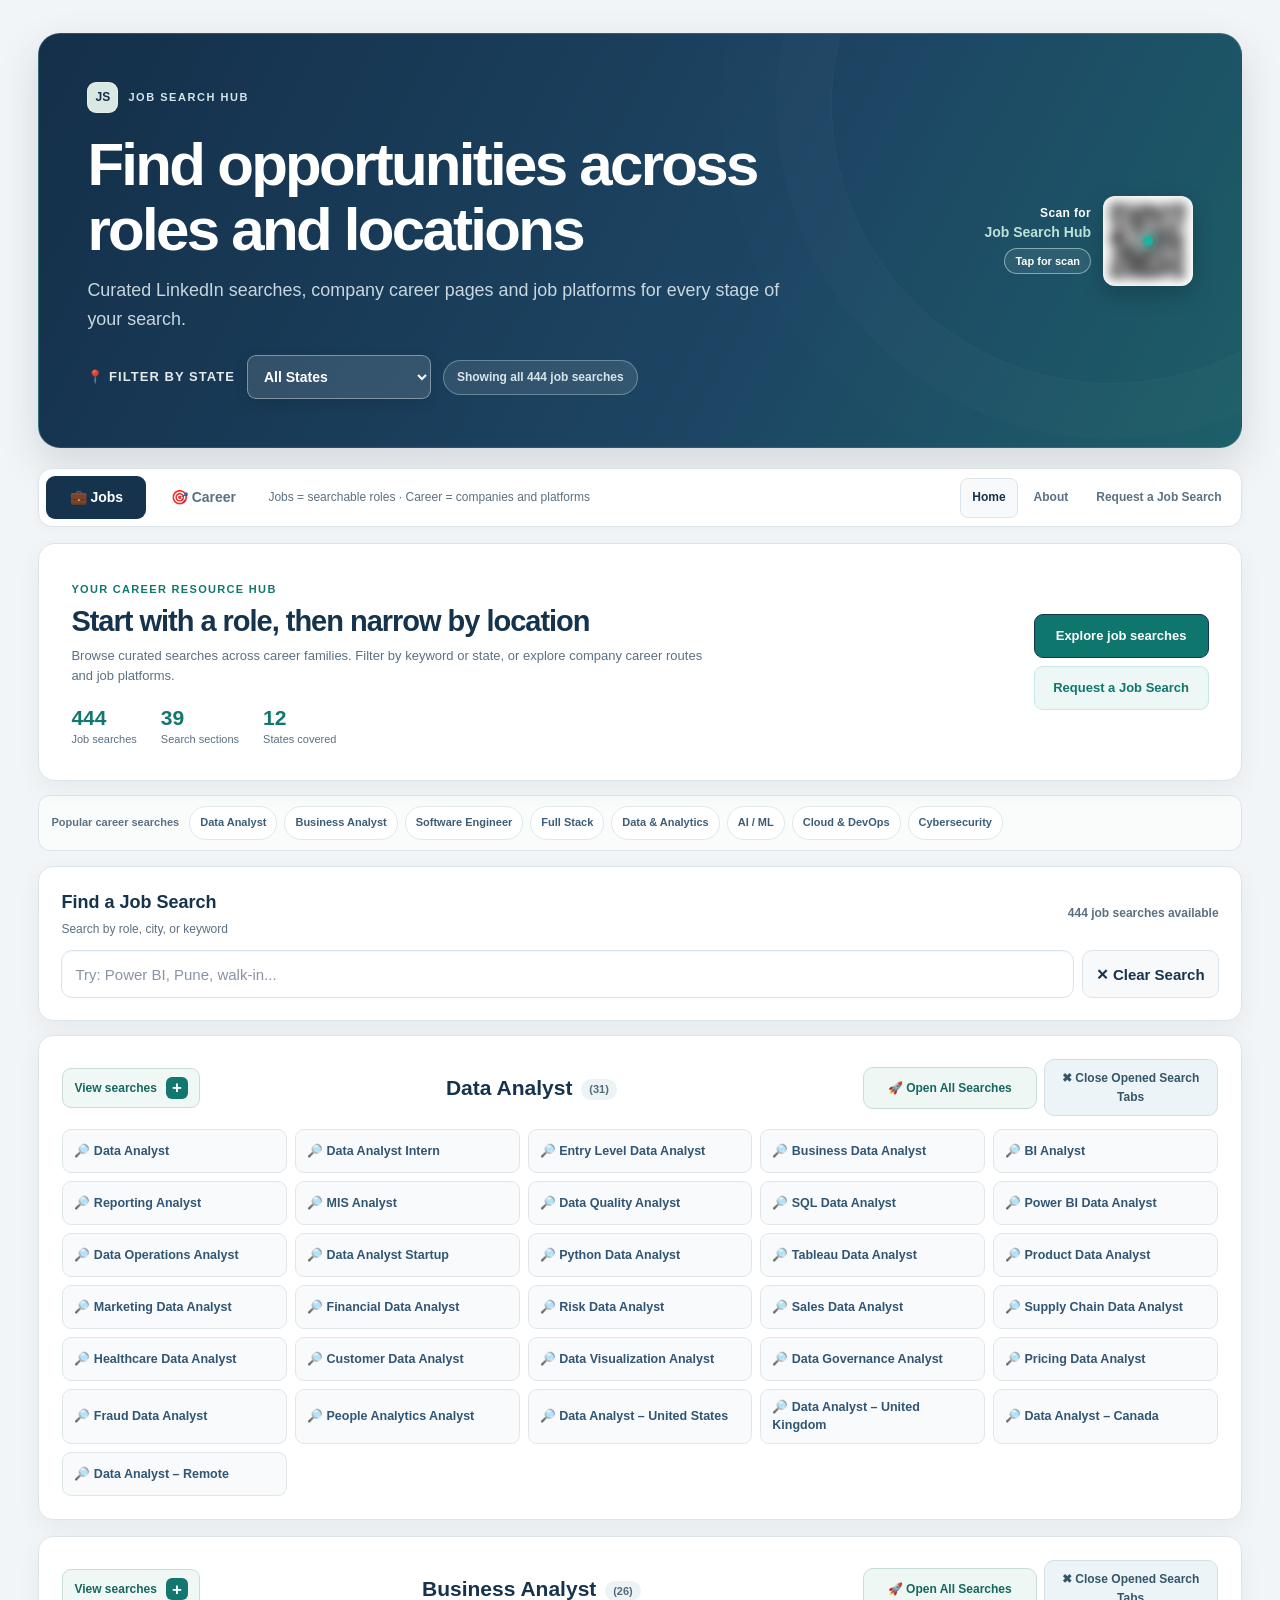
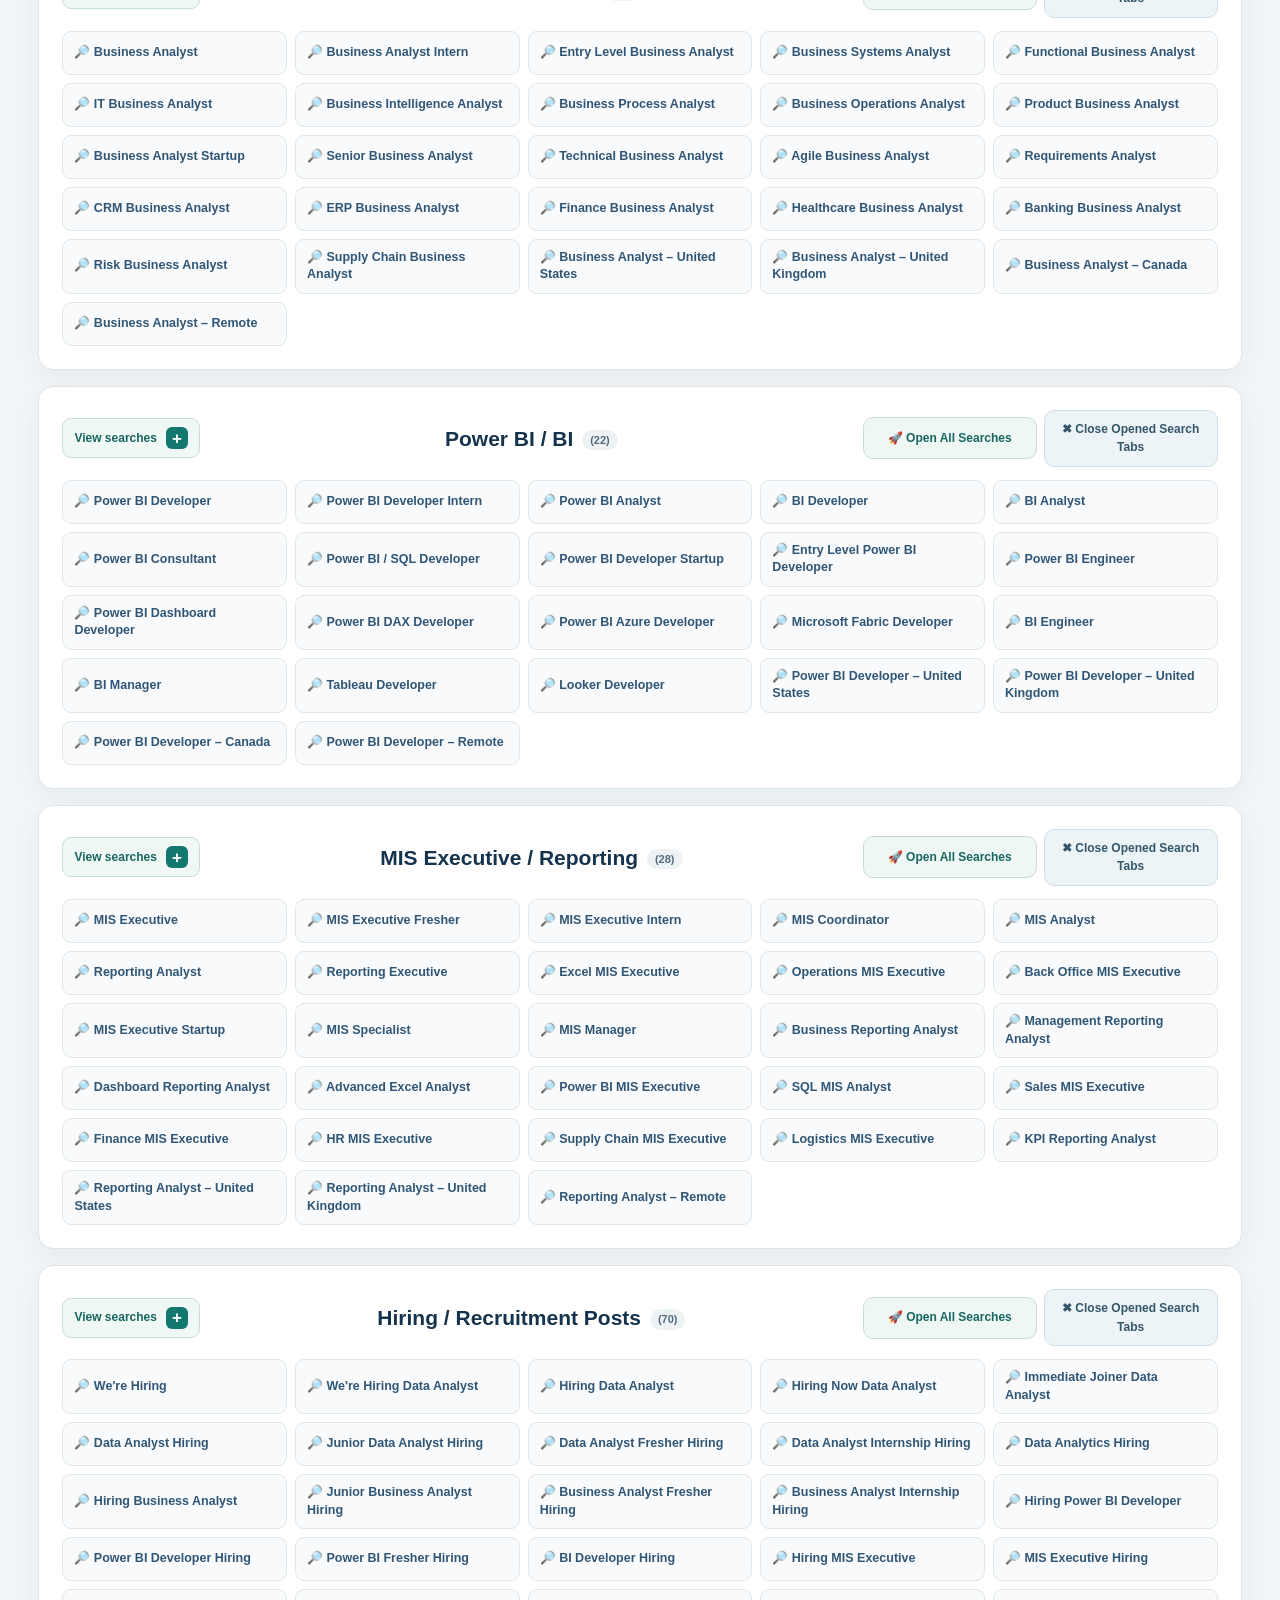
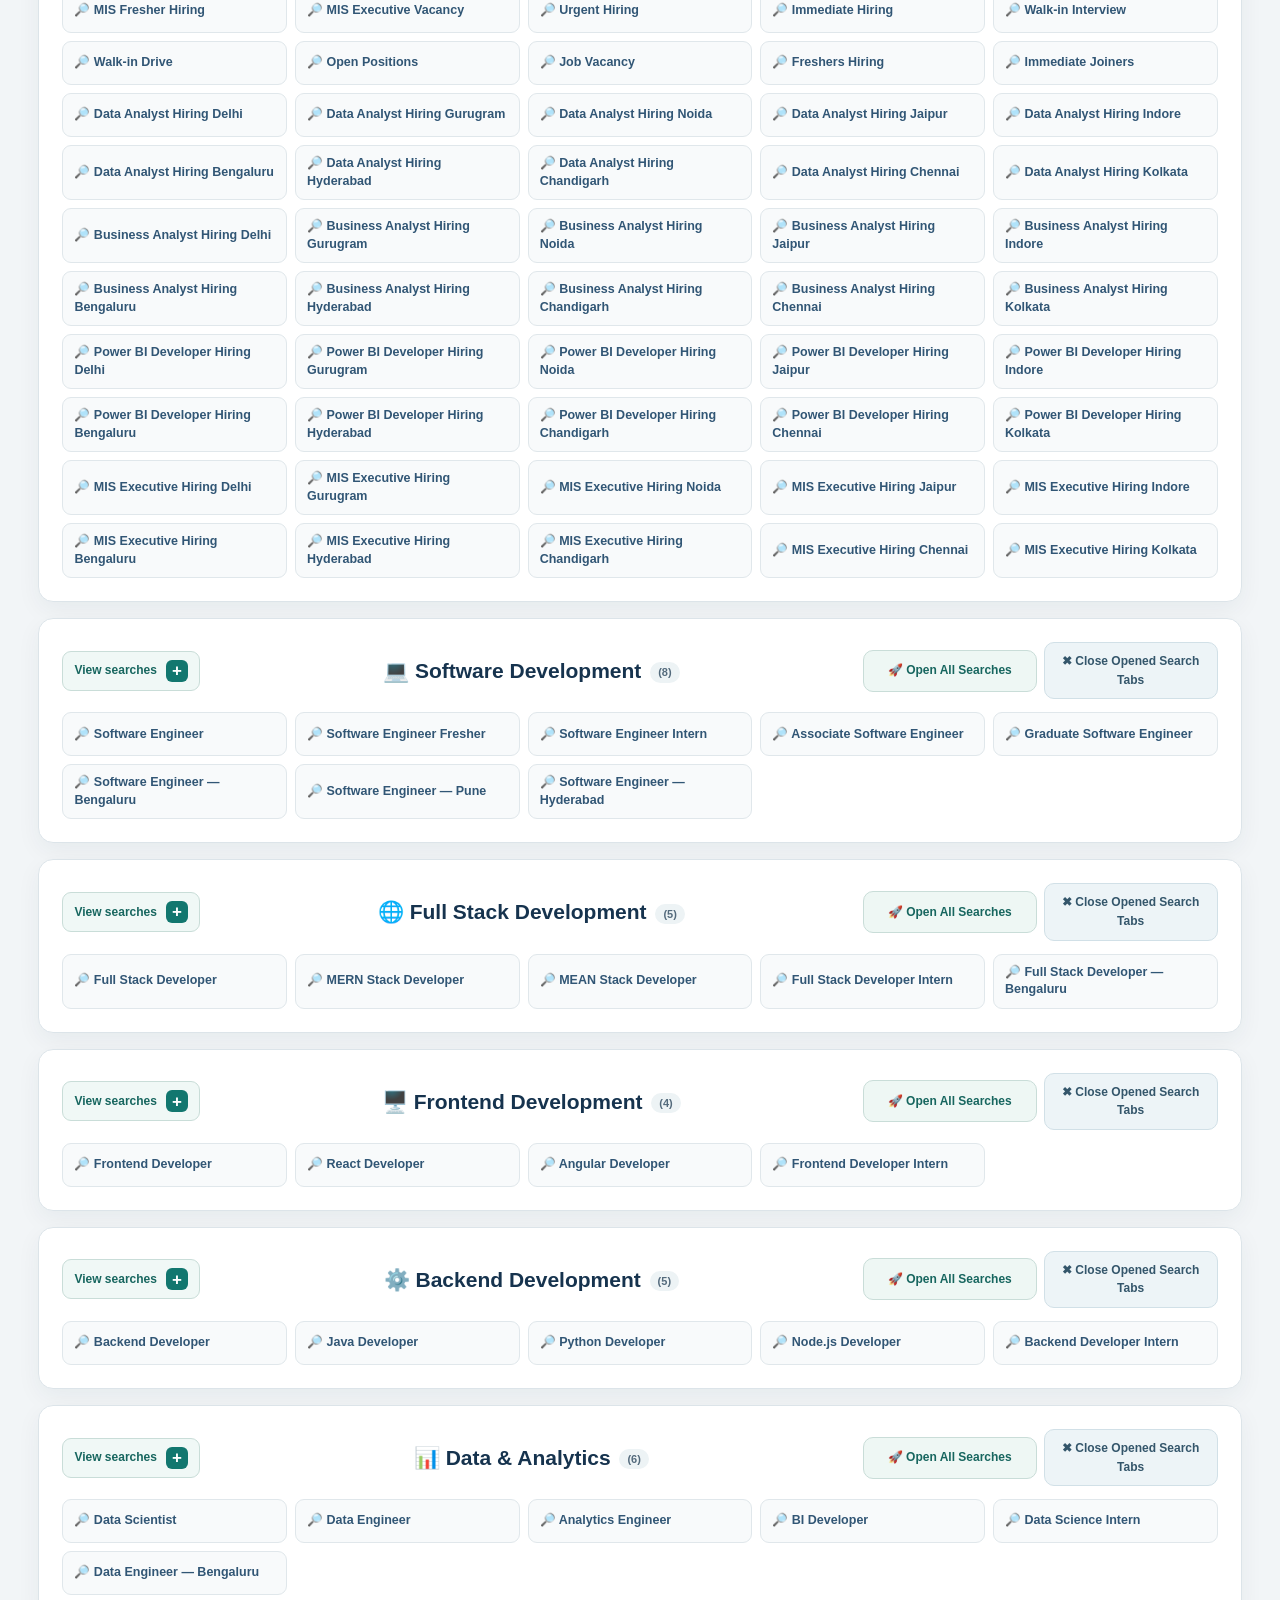
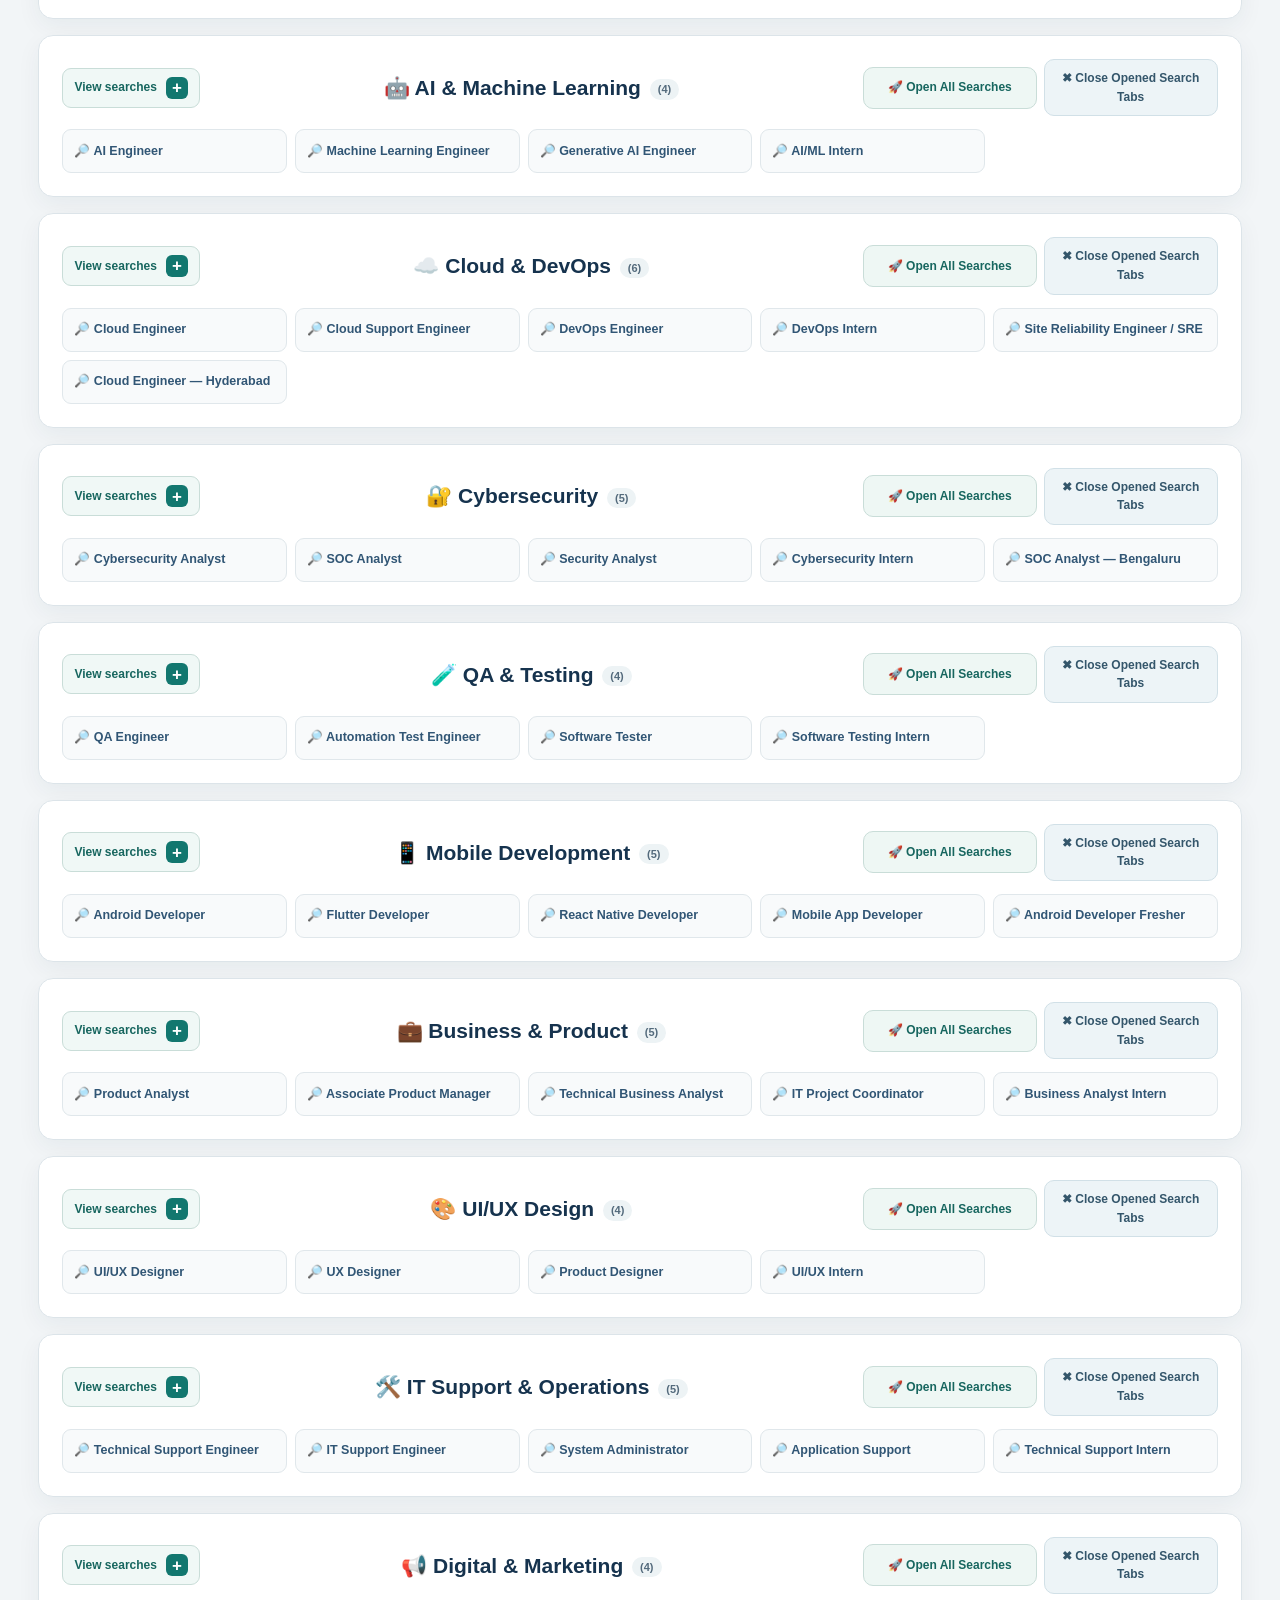
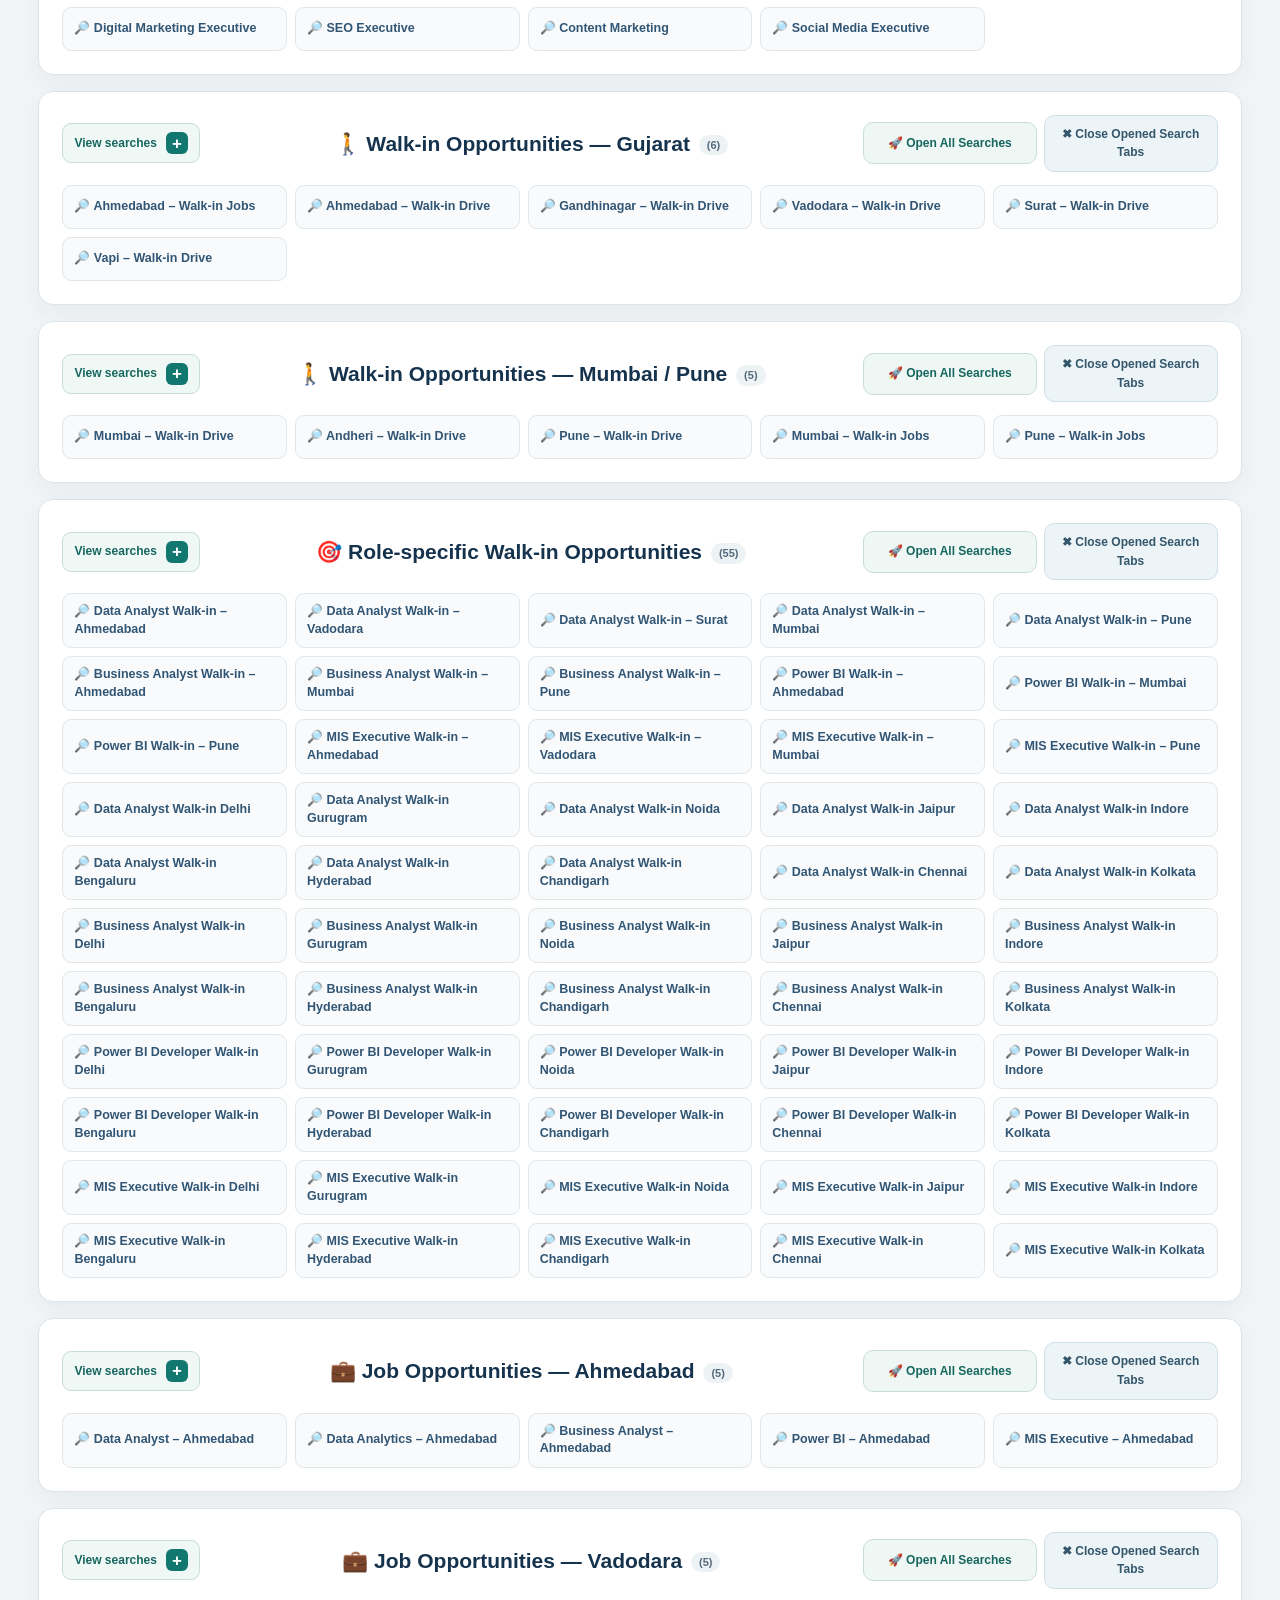
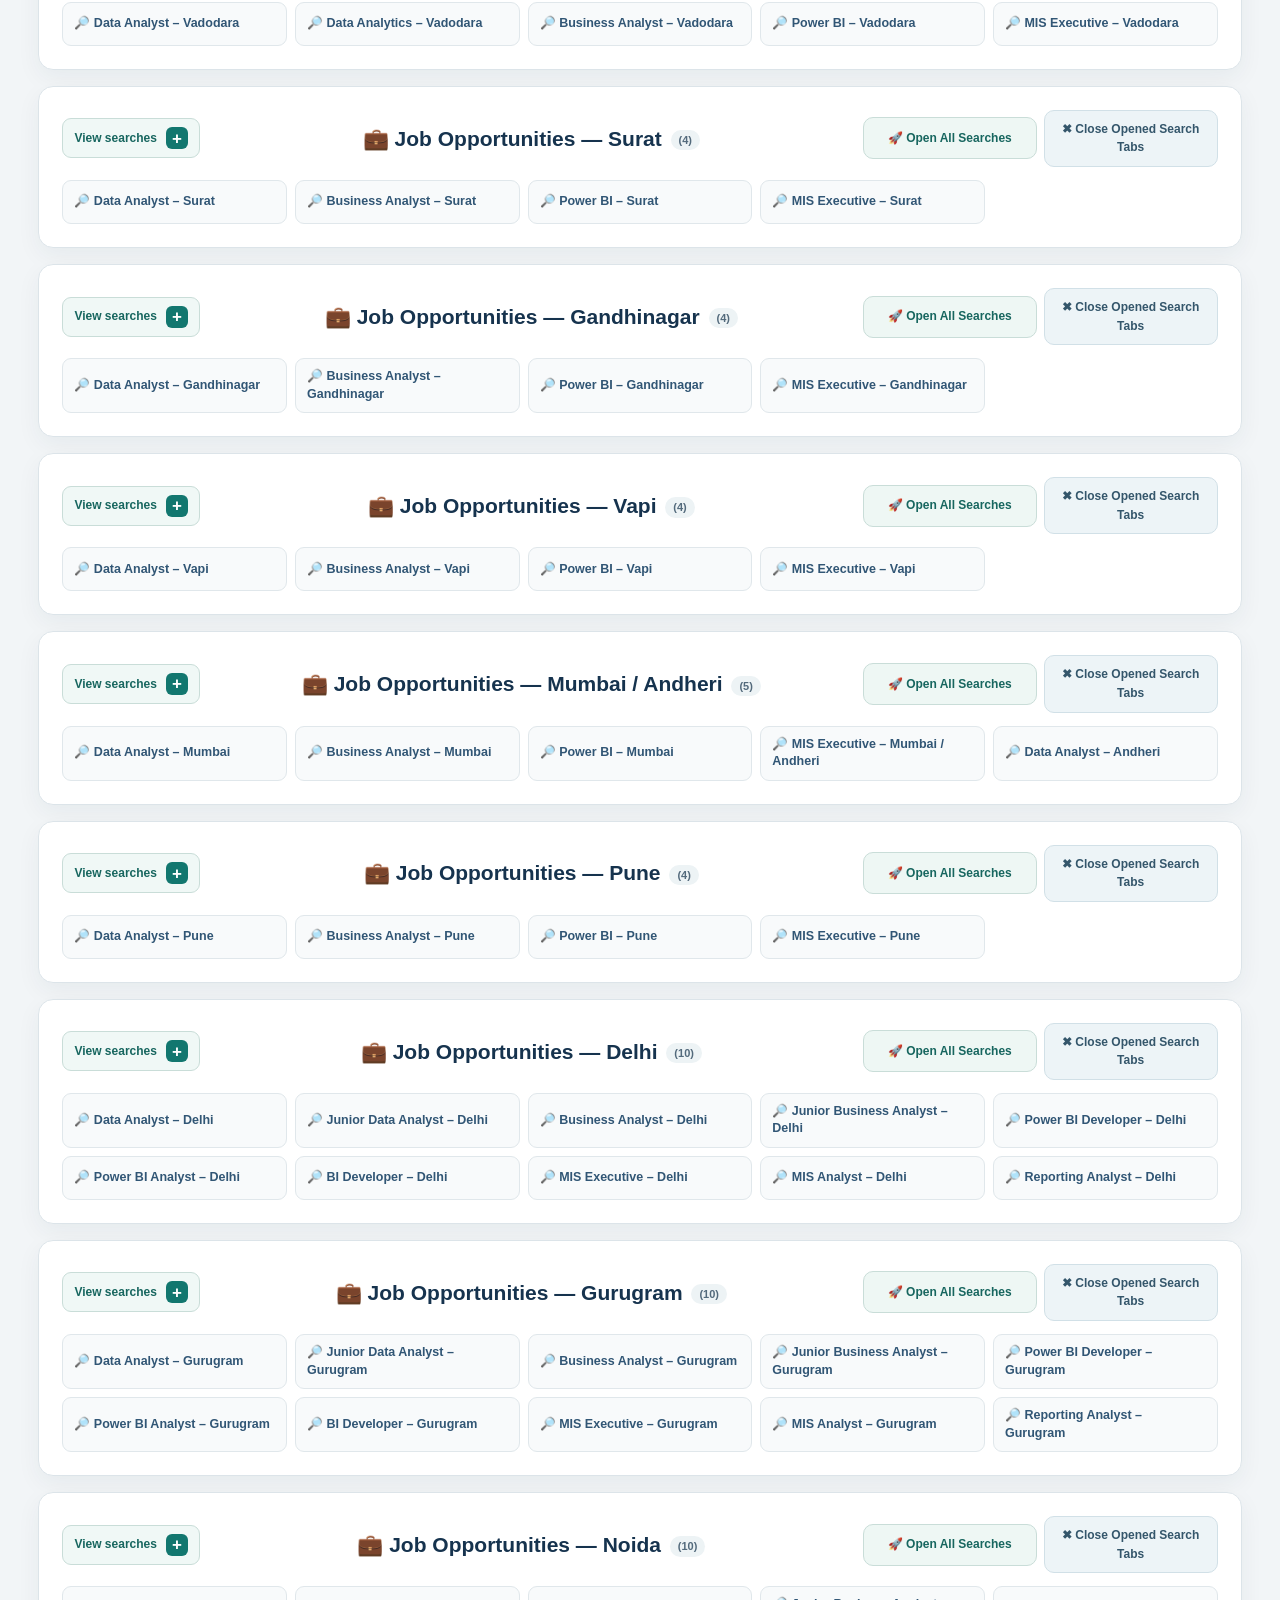
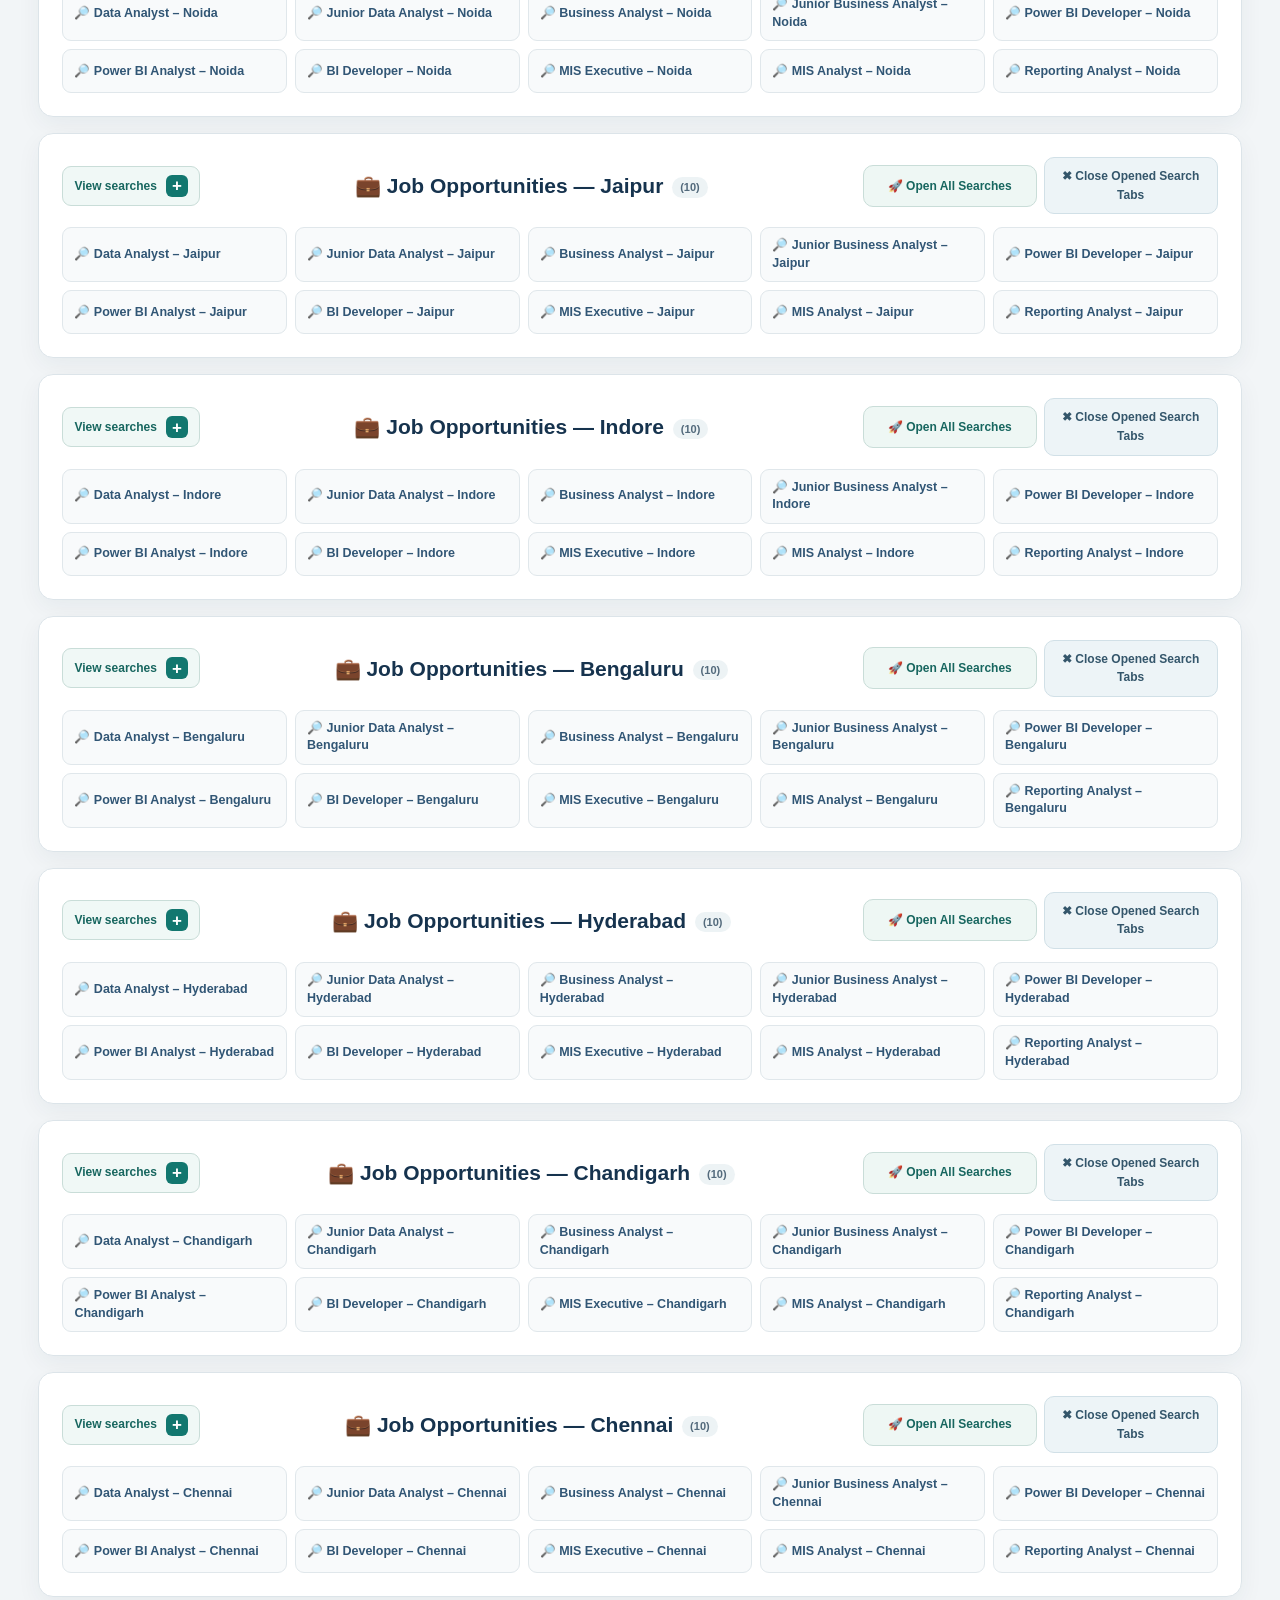
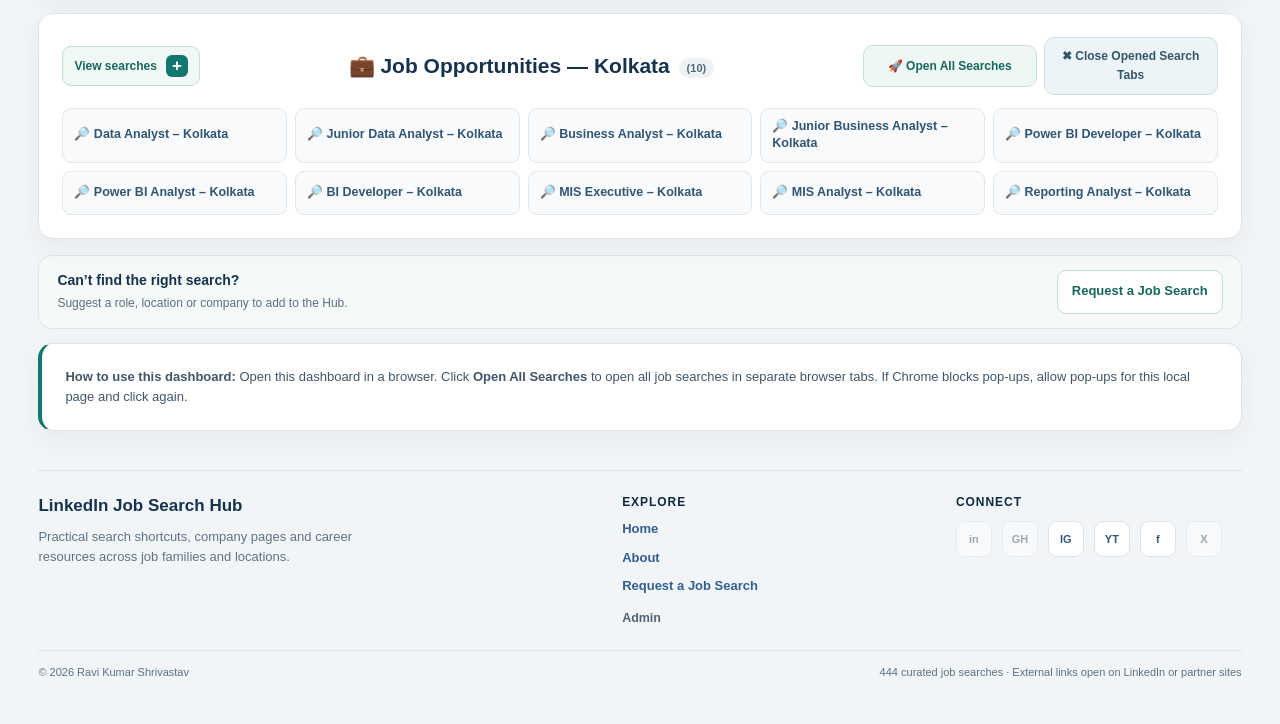
==== commit ba9cf820: "Update job search hub and add career features" ====
--- a/index.html
+++ b/index.html
@@ -1,263 +1,100 @@
-<!doctype html><html lang="en"><head><meta charset="utf-8"><meta name="viewport" content="width=device-width,initial-scale=1"><title>LinkedIn Job Search Dashboard</title><style>*{box-sizing:border-box}body{margin:0;font-family:Arial,sans-serif;background:#f3f6fa;color:#172033}.wrap{max-width:1250px;margin:auto;padding:28px}header{background:linear-gradient(135deg,#0a66c2,#004182);color:white;padding:28px;border-radius:18px;margin-bottom:20px}h1{margin:0 0 8px}.sub{margin:0;opacity:.9}.actions{display:flex;gap:10px;flex-wrap:wrap;margin-top:20px}button{border:0;border-radius:10px;padding:12px 16px;font-weight:700;cursor:pointer}.main{background:#ffd54a;color:#172033}.close{background:#ffffff22;color:#fff;border:1px solid #ffffff55}.info,section{background:#fff;border-radius:16px;padding:20px;margin-bottom:20px;box-shadow:0 4px 16px #0000000d}.info{border-left:4px solid #0a66c2}.head{display:flex;justify-content:space-between;align-items:center;gap:10px;flex-wrap:wrap;margin-bottom:15px}h2{margin:0}small{color:#667085}.grid{display:grid;grid-template-columns:repeat(3,1fr);gap:9px}a{text-decoration:none;color:#07579f;background:#eef5fc;border:1px solid #d6e7f8;padding:10px;border-radius:9px;font-weight:600}a:hover{background:#e2f0ff}footer{text-align:center;color:#667085;font-size:13px}@media(max-width:900px){.grid{grid-template-columns:repeat(2,1fr)}}@media(max-width:600px){.grid{grid-template-columns:1fr}.wrap{padding:14px}}
-.category{background:#fff;border-radius:16px;padding:20px;margin-bottom:20px;box-shadow:0 4px 16px #0000000d}
-.category-head{display:flex;justify-content:space-between;align-items:center;gap:10px;flex-wrap:wrap;margin-bottom:15px}
-.category-head h2{margin:0}
-.category-head h2 span{color:#667085;font-size:14px;font-weight:500}
-.links{display:grid;grid-template-columns:repeat(3,1fr);gap:9px}
-.links a{text-decoration:none;color:#07579f;background:#eef5fc;border:1px solid #d6e7f8;padding:10px;border-radius:9px;font-weight:600}
-.links a:hover{background:#e2f0ff}
-.cat-btn{background:#ffd54a;color:#172033;border:0;border-radius:10px;padding:10px 14px;font-weight:700;cursor:pointer}
-@media(max-width:900px){.links{grid-template-columns:repeat(2,1fr)}}
-@media(max-width:600px){.links{grid-template-columns:1fr}}
-
-/* Mobile / Phone enhancements */
-@media (max-width: 600px) {
-  body { font-size: 14px; }
-  .wrap { padding: 10px; width: 100%; }
-  header { padding: 18px 14px; border-radius: 14px; }
-  h1 { font-size: 22px; line-height: 1.25; }
-  .sub { font-size: 13px; line-height: 1.45; }
-  .actions { display: grid; grid-template-columns: 1fr; gap: 8px; }
-  .actions button { width: 100%; min-height: 46px; font-size: 14px; }
-  .info, section, .category { padding: 14px; border-radius: 13px; }
-  .head, .category-head { align-items: stretch; }
-  .head h2, .category-head h2 { font-size: 18px; }
-  .head button, .category-head button, .cat-btn { width: 100%; min-height: 44px; }
-  .grid, .links { grid-template-columns: 1fr !important; gap: 8px; }
-  .grid a, .links a {
-    display: block;
-    width: 100%;
-    min-height: 46px;
-    padding: 12px;
-    font-size: 14px;
-  }
-  footer { padding: 10px 4px 20px; line-height: 1.5; }
-}
-
-/* Touch-friendly controls */
-button, a { -webkit-tap-highlight-color: transparent; touch-action: manipulation; }
-a { cursor: pointer; }
-
-.mobile-toolbar {
-  display:flex; justify-content:space-between; align-items:center; gap:10px;
-  background:#eaf4ff; border:1px solid #cfe5fa; border-radius:13px;
-  padding:10px 12px; margin:0 0 12px;
-}
-.mobile-toolbar div { display:flex; flex-direction:column; gap:2px; }
-.mobile-toolbar small { color:#667085; }
-.mobile-toolbar button { background:#fff; color:#07579f; padding:9px 12px; }
-@media (min-width:601px) { .mobile-toolbar { display:none; } }
-
-/* ===== PREMIUM INTERACTIVE UI ===== */
-:root{--accent:#0a66c2;--accent2:#00a6ff;--gold:#ffd54a;--ink:#172033;--glass:rgba(255,255,255,.78)}
-body{background:radial-gradient(circle at 15% 10%,rgba(0,166,255,.10),transparent 25%),radial-gradient(circle at 90% 20%,rgba(10,102,194,.12),transparent 28%),#f4f7fb;background-attachment:fixed}
-.wrap{max-width:1400px;animation:pageIn .65s ease both}
-header{position:relative;overflow:hidden;background:linear-gradient(135deg,#0a66c2,#004182 58%,#001d3a);box-shadow:0 20px 55px rgba(0,65,130,.25);border:1px solid rgba(255,255,255,.12);isolation:isolate}
-header:before,header:after{content:"";position:absolute;border-radius:50%;pointer-events:none;z-index:-1}
-header:before{width:360px;height:360px;right:-130px;top:-210px;background:radial-gradient(circle,rgba(255,255,255,.18),transparent 65%);animation:float 7s ease-in-out infinite}
-header:after{width:220px;height:220px;left:-120px;bottom:-150px;background:rgba(0,198,255,.13);animation:float 9s ease-in-out infinite reverse}
-header h1{animation:slideUp .65s ease both;text-shadow:0 4px 20px rgba(0,0,0,.18)}
-.sub{animation:slideUp .8s ease both}
-.actions button{position:relative;overflow:hidden;box-shadow:0 8px 20px rgba(0,0,0,.12)}
-.actions button:after,.cat-btn:after{content:"";position:absolute;top:0;left:-110%;width:70%;height:100%;background:linear-gradient(100deg,transparent,rgba(255,255,255,.55),transparent);transform:skewX(-20deg);animation:shine 4s infinite}
-.main{background:linear-gradient(135deg,#ffe477,#ffd54a);}
-.info,section,.category,.mobile-toolbar{backdrop-filter:blur(12px);-webkit-backdrop-filter:blur(12px);background:var(--glass);box-shadow:0 10px 32px rgba(16,24,40,.08);border-color:rgba(210,225,240,.9)}
-section,.category{position:relative;overflow:hidden}
-section:before,.category:before{content:"";position:absolute;left:0;top:0;width:100%;height:3px;background:linear-gradient(90deg,#0a66c2,#00a6ff,#7c5cff);transform:scaleX(0);transform-origin:left;transition:transform .35s ease}
-section:hover:before,.category:hover:before{transform:scaleX(1)}
-section,.category{transition:transform .3s ease,box-shadow .3s ease,border-color .3s ease}
-section:hover,.category:hover{transform:translateY(-3px);box-shadow:0 18px 42px rgba(16,24,40,.13)}
-.grid a,.links a{position:relative;overflow:hidden;transition:transform .22s ease,box-shadow .22s ease,background .22s ease;border-radius:12px}
-.grid a:hover,.links a:hover{transform:translateY(-4px) scale(1.01);box-shadow:0 10px 24px rgba(10,102,194,.14)}
-.grid a:active,.links a:active{transform:scale(.98)}
-.grid a .link-arrow,.links a .link-arrow{transition:transform .2s ease}
-.grid a:hover .link-arrow,.links a:hover .link-arrow{transform:translate(3px,-2px)}
-.category-head h2 span,.head h2 small{background:#eef6ff;border-radius:999px;padding:3px 8px}
-.cat-btn{position:relative;overflow:hidden;background:linear-gradient(135deg,#0a66c2,#0874dc);color:#fff;box-shadow:0 8px 18px rgba(10,102,194,.22)}
-.cat-btn:hover{filter:brightness(1.06);transform:translateY(-2px)}
-/* Game HUD */
-.game-hud{display:grid;grid-template-columns:1.3fr .8fr .8fr;gap:10px;margin:0 0 18px}
-.game-card{background:linear-gradient(135deg,#fff,#f4f9ff);border:1px solid #d7e7f5;border-radius:16px;padding:13px 15px;box-shadow:0 8px 24px rgba(16,24,40,.07);position:relative;overflow:hidden}
-.game-card strong{display:block;color:#07579f;font-size:13px}.game-card b{font-size:22px;color:#172033}.game-card small{font-size:11px}
-.progress{height:7px;background:#e6edf4;border-radius:99px;overflow:hidden;margin-top:8px}.progress i{display:block;height:100%;width:0;background:linear-gradient(90deg,#0a66c2,#00b7ff,#7c5cff);border-radius:99px;transition:width .45s ease}
-.badge-pop{animation:badgePop .45s cubic-bezier(.2,.9,.3,1.3)}
-.confetti{position:fixed;z-index:9999;pointer-events:none;font-size:22px;animation:confetti 900ms ease-out forwards}
-footer{padding-top:24px}
-.dev-credit{font-weight:800;color:#07579f;letter-spacing:.2px}.dev-credit span{display:inline-block;animation:pulse 2s ease-in-out infinite}
-@keyframes pageIn{from{opacity:0;transform:translateY(10px)}to{opacity:1;transform:none}}
-@keyframes slideUp{from{opacity:0;transform:translateY(12px)}to{opacity:1;transform:none}}
-@keyframes float{50%{transform:translate3d(-18px,20px,0) scale(1.05)}}
-@keyframes shine{0%,65%{left:-110%}80%,100%{left:140%}}
-@keyframes badgePop{0%{transform:scale(.7)}70%{transform:scale(1.15)}100%{transform:scale(1)}}
-@keyframes pulse{50%{transform:scale(1.05)}}
-@keyframes confetti{0%{opacity:1;transform:translate(0,0) rotate(0)}100%{opacity:0;transform:translate(var(--x),var(--y)) rotate(600deg)}}
-@media(max-width:700px){.game-hud{grid-template-columns:1fr 1fr}.game-card:first-child{grid-column:1/-1}.game-card b{font-size:19px}}
-@media(prefers-reduced-motion:reduce){*,*:before,*:after{animation-duration:.01ms!important;animation-iteration-count:1!important;transition-duration:.01ms!important;scroll-behavior:auto!important}}
-
-/* MOBILE FLOATING BACK-TO-TOP */
-#mobileBackToTop{
-  position:fixed;
-  right:16px;
-  bottom:18px;
-  z-index:9999;
-  width:52px;
-  height:52px;
-  border:1px solid rgba(255,255,255,.65);
-  border-radius:50%;
-  background:linear-gradient(135deg,#0a66c2,#004182);
-  color:#fff;
-  font-size:22px;
-  font-weight:900;
-  box-shadow:0 10px 28px rgba(0,65,130,.30);
-  cursor:pointer;
-  display:flex;
-  align-items:center;
-  justify-content:center;
-  opacity:0;
-  visibility:hidden;
-  transform:translateY(18px) scale(.85);
-  transition:opacity .25s ease,visibility .25s ease,transform .25s ease,box-shadow .2s ease;
-  -webkit-tap-highlight-color:transparent;
-}
-#mobileBackToTop.show{
-  opacity:1;
-  visibility:visible;
-  transform:translateY(0) scale(1);
-}
-#mobileBackToTop:active{
-  transform:scale(.92);
-}
-#mobileBackToTop:hover{
-  box-shadow:0 14px 32px rgba(0,65,130,.38);
-}
-#mobileBackToTop .top-arrow{
-  line-height:1;
-  display:block;
-  animation:topArrowFloat 1.7s ease-in-out infinite;
-}
-@keyframes topArrowFloat{
-  0%,100%{transform:translateY(1px)}
-  50%{transform:translateY(-3px)}
-}
-@media(min-width:651px){
-  #mobileBackToTop{display:none!important}
-}
-@media(max-width:650px){
-  #mobileBackToTop{
-    bottom:calc(16px + env(safe-area-inset-bottom));
-  }
-}
-
-/* ===== CAREER PAGE ADDITIONS (reuses existing design system) ===== */
-.view-tabs{display:flex;align-items:center;gap:10px;flex-wrap:wrap;margin:0 0 18px}
-.view-tab{background:#fff;color:#07579f;border:1px solid #d6e7f8;border-radius:12px;padding:11px 18px;font-weight:800;font-size:15px;cursor:pointer;box-shadow:0 4px 14px #0000000d;transition:transform .2s ease,box-shadow .2s ease,background .2s ease}
-.view-tab:hover{transform:translateY(-2px);box-shadow:0 10px 22px rgba(10,102,194,.14)}
-.view-tab.active{background:linear-gradient(135deg,#0a66c2,#0874dc);color:#fff;border-color:transparent}
-.view-tabs-hint{color:#667085;font-size:12.5px}
-@media(max-width:700px){.view-tabs{flex-direction:column;align-items:stretch}.view-tab{width:100%;text-align:center}.view-tabs-hint{text-align:center}}
-
-.career-info{border-left-color:#7c5cff}
-.career-priority{background:#fff;border-radius:16px;padding:20px;margin-bottom:20px;box-shadow:0 4px 16px #0000000d}
-.priority-grid{display:grid;grid-template-columns:repeat(3,1fr);gap:12px;margin-top:6px}
-.priority-card{background:linear-gradient(135deg,#fff,#f4f9ff);border:1px solid #d7e7f5;border-radius:14px;padding:14px}
-.priority-card h3{margin:0 0 6px;font-size:15px;color:#07579f}
-.priority-card p{margin:0;font-size:13px;color:#445}
-@media(max-width:700px){.priority-grid{grid-template-columns:1fr}}
-
-.career-controls{background:#fff;border-radius:16px;padding:20px;margin-bottom:20px;box-shadow:0 4px 16px #0000000d}
-.career-search{width:100%;padding:12px 14px;border-radius:10px;border:1px solid #d6e7f8;font-size:14px;margin:10px 0 14px;font-family:inherit}
-.filter-row{display:flex;flex-wrap:wrap;gap:8px;margin-bottom:8px}
-.filter-chip{background:#eef5fc;color:#07579f;border:1px solid #d6e7f8;border-radius:999px;padding:7px 14px;font-size:13px;font-weight:700;cursor:pointer;transition:all .2s ease;min-height:36px}
-.filter-chip:hover{background:#e2f0ff}
-.filter-chip.active{background:linear-gradient(135deg,#0a66c2,#0874dc);color:#fff;border-color:transparent}
-
-/* Quick nav pills */
-.quick-nav-row{display:flex;gap:8px;overflow-x:auto;padding:2px 2px 12px;margin-bottom:6px;-webkit-overflow-scrolling:touch;scrollbar-width:thin}
-.quick-nav-pill{flex:0 0 auto;background:#fff;color:#07579f;border:1px solid #d6e7f8;border-radius:999px;padding:9px 15px;font-size:12.5px;font-weight:800;cursor:pointer;white-space:nowrap;box-shadow:0 4px 12px rgba(16,24,40,.06);min-height:38px}
-.quick-nav-pill:hover{background:#eef5fc}
-.quick-nav-pill:active{transform:scale(.96)}
-
-#careerCards, .top10-grid{display:grid;grid-template-columns:repeat(auto-fill,minmax(300px,1fr));gap:14px;margin-bottom:20px}
-.top10-grid{margin-top:10px}
-.top10-intro{font-size:12.5px;color:#667085;margin:4px 0 2px;line-height:1.5}
-.company-card{background:var(--glass,#fff);backdrop-filter:blur(12px);border:1px solid rgba(210,225,240,.9);border-radius:16px;padding:16px;box-shadow:0 8px 22px rgba(16,24,40,.07);display:flex;flex-direction:column;gap:8px;position:relative;overflow:hidden;transition:transform .25s ease,box-shadow .25s ease}
-.company-card:hover{transform:translateY(-3px);box-shadow:0 16px 32px rgba(16,24,40,.12)}
-.company-card:before{content:"";position:absolute;left:0;top:0;width:100%;height:3px;background:linear-gradient(90deg,#0a66c2,#00a6ff,#7c5cff);transform:scaleX(0);transform-origin:left;transition:transform .35s ease}
-.company-card:hover:before{transform:scaleX(1)}
-.company-card.top10-card{border:1.5px solid #ffd54a;box-shadow:0 8px 26px rgba(255,213,74,.25)}
-.company-card.top10-card:before{transform:scaleX(1);background:linear-gradient(90deg,#ffb300,#ffd54a,#ffb300)}
-.top10-ribbon{position:absolute;top:12px;right:-30px;background:linear-gradient(135deg,#ffb300,#ffd54a);color:#5a3d00;font-weight:900;font-size:11px;padding:4px 34px;transform:rotate(35deg);box-shadow:0 4px 10px rgba(0,0,0,.15)}
-.company-card h3{margin:0;font-size:16px;display:flex;align-items:center;gap:6px;padding-right:10px}
-.company-tags{font-size:12px;color:#07579f;font-weight:700}
-.company-badges{display:flex;flex-wrap:wrap;gap:6px;font-size:12px}
-.badge{border-radius:999px;padding:4px 10px;font-weight:700}
-.badge-fresher{background:#e8f8ee;color:#0a7a3d}
-.badge-fresher-low{background:#fdeeea;color:#a13d1f}
-.badge-loc{background:#eef5fc;color:#07579f}
-.badge-priority-high{background:#fff3d6;color:#8a6100}
-.badge-priority-medium{background:#e6f0ff;color:#1a4fa0}
-.badge-priority-normal{background:#f1f1f4;color:#555}
-.badge-nocareer{background:#f3ecff;color:#5a2ea6}
-.company-roles{font-size:12.5px;color:#445;line-height:1.5}
-.nocareer-note{font-size:12px;color:#5a2ea6;background:#f8f4ff;border:1px solid #e6d9ff;border-radius:9px;padding:8px 10px}
-.company-links{display:flex;flex-direction:column;gap:7px;margin-top:6px}
-.company-links-secondary{display:grid;grid-template-columns:repeat(4,1fr);gap:6px;margin-top:0}
-.company-links a{font-size:12.5px;text-align:center;padding:8px 6px;white-space:nowrap;overflow:hidden;text-overflow:ellipsis;min-height:40px;display:flex;align-items:center;justify-content:center}
-.route-primary{background:linear-gradient(135deg,#0a66c2,#0874dc)!important;color:#fff!important;font-weight:800;font-size:13.5px!important;min-height:46px!important;border:none!important}
-.route-secondary{background:#fff3d6!important;color:#8a6100!important;border-color:#ffe3a3!important;font-weight:700}
-.company-links-secondary a{font-size:11.5px!important;padding:7px 4px!important;min-height:36px!important}
-.company-verified{font-size:11px;color:#8a93a6;margin-top:2px}
-.no-results{grid-column:1/-1;text-align:center;color:#667085;padding:30px;background:#fff;border-radius:16px}
-.safety-note{border-left-color:#c0392b}
-.platform-note{font-size:12.5px;color:#667085;margin:2px 0 4px}
-
-.platform-grid{display:grid;grid-template-columns:repeat(auto-fill,minmax(260px,1fr));gap:12px;margin-top:6px}
-.platform-card{background:linear-gradient(135deg,#fff,#f4f9ff);border:1px solid #d7e7f5;border-radius:14px;padding:14px;display:flex;flex-direction:column;gap:6px}
-.platform-card h3{margin:0;font-size:14.5px;display:flex;justify-content:space-between;gap:8px}
-.platform-rank{color:#fff;background:#0a66c2;border-radius:999px;width:22px;height:22px;display:inline-flex;align-items:center;justify-content:center;font-size:12px;flex-shrink:0}
-.platform-card p{margin:0;font-size:12.5px;color:#445}
-.platform-card a{align-self:flex-start;font-size:12.5px;margin-top:4px}
-@media(max-width:900px){.company-links-secondary{grid-template-columns:repeat(2,1fr)}}
-@media(max-width:600px){#careerCards,.top10-grid{grid-template-columns:1fr}.platform-grid{grid-template-columns:1fr}.company-links-secondary{grid-template-columns:repeat(2,1fr)}.quick-nav-row{padding-bottom:10px}.top10-ribbon{right:-34px;top:10px}}
-</style>
+<!doctype html><html lang="en"><head><meta charset="utf-8"><meta name="viewport" content="width=device-width,initial-scale=1"><title>LinkedIn Job Search Hub</title><link rel="stylesheet" href="./css/main.css">
+<link rel="stylesheet" href="./css/components.css">
+<link rel="stylesheet" href="./css/responsive.css">
+<link rel="stylesheet" href="./css/public-redesign.css?v=2">
 <link rel="manifest" href="manifest.json">
-<meta name="theme-color" content="#0a66c2">
+<meta name="theme-color" content="#16334e">
 <meta name="mobile-web-app-capable" content="yes">
 <meta name="apple-mobile-web-app-capable" content="yes">
 <meta name="apple-mobile-web-app-status-bar-style" content="default">
 <meta name="apple-mobile-web-app-title" content="LinkedIn Jobs">
-</head><body><div class="wrap"><header><h1>🚀 LinkedIn </h1><p class="sub">India • Jobs: Last 24 Hours • Newest First | Posts: Newest First</p><div class="actions"><button class="main" onclick="openAll()">🔥 OPEN ALL 168 SEARCHES</button><button class="close" onclick="closeTabs()">✖ CLOSE DASHBOARD TABS</button></div></header>
-<nav class="view-tabs" id="viewTabs">
-  <button type="button" class="view-tab active" id="tabJobsBtn" onclick="showView('jobs')">💼 Jobs</button>
-  <button type="button" class="view-tab" id="tabCareerBtn" onclick="showView('career')">🎯 Career</button>
-  <span class="view-tabs-hint">Jobs = recent postings to search right now · Career = companies to target &amp; apply to regularly</span>
+<link rel="icon" href="data:,">
+<meta name="description" content="Explore curated job searches, company career pages and job platforms across roles and locations.">
+</head><body class="public-site public-home"><div class="wrap"><header><div class="brand-line"><span class="brand-mark">JS</span><span>JOB SEARCH HUB</span></div><h1>Find opportunities across roles and locations</h1><p class="sub">Curated LinkedIn searches, company career pages and job platforms for every stage of your search.</p><div class="state-filter-row"><label for="stateFilter">📍 Filter by State</label><select id="stateFilter" onchange="setStateFilter(this.value)" aria-label="Filter jobs by state"><option value="ALL">All States</option><option value="Gujarat">Gujarat</option><option value="Delhi">Delhi</option><option value="Haryana">Haryana</option><option value="Uttar Pradesh">Uttar Pradesh</option><option value="Rajasthan">Rajasthan</option><option value="Madhya Pradesh">Madhya Pradesh</option><option value="Karnataka">Karnataka</option><option value="Telangana">Telangana</option><option value="Tamil Nadu">Tamil Nadu</option><option value="Maharashtra">Maharashtra</option><option value="West Bengal">West Bengal</option><option value="Chandigarh">Chandigarh</option></select><span id="visibleCount" class="visible-count" aria-live="polite"></span></div><div class="header-qr" id="headerQr" role="button" tabindex="0" aria-label="Tap to reveal Job Search Hub QR code">
+  <div class="header-qr-copy">
+    <span class="header-qr-title">Scan for</span>
+    <strong>Job Search Hub</strong>
+    <span class="header-qr-hint">Tap for scan</span>
+  </div>
+
+  <div class="header-qr-image-wrap">
+    <img
+      src="./assets/job-search-qr.png"
+      alt="Job Search Hub QR Code"
+      class="header-qr-image"
+      id="headerQrImage"
+    >
+  </div>
+</div></header>
+<nav class="view-tabs" id="viewTabs" aria-label="Dashboard views" role="tablist">
+  <button type="button" role="tab" class="view-tab active" id="tabJobsBtn" aria-selected="true" aria-controls="jobsView" tabindex="0" onclick="showView('jobs')">💼 Jobs</button>
+  <button type="button" role="tab" class="view-tab" id="tabCareerBtn" aria-selected="false" aria-controls="careerView" tabindex="-1" onclick="showView('career')">🎯 Career</button>
+  <span class="view-tabs-hint">Jobs = searchable roles · Career = companies and platforms</span>
+  <details class="view-tabs-menu" open>
+    <summary>Explore links</summary>
+    <span class="view-tabs-links"><a href="./index.html" aria-current="page">Home</a><a href="./about.html">About</a><a href="./request-job.html" data-request-link>Request a Job Search</a></span>
+  </details>
 </nav>
-<div id="jobsView">
+<section class="dashboard-intro" aria-labelledby="dashboardIntroTitle"><div class="dashboard-intro-copy"><span class="section-kicker">YOUR CAREER RESOURCE HUB</span><h2 id="dashboardIntroTitle">Start with a role, then narrow by location</h2><p>Browse curated searches across career families. Filter by keyword or state, or explore company career routes and job platforms.</p><div class="dashboard-stats"><span><strong id="statSearches">0</strong><small>Job searches</small></span><span><strong id="statSections">0</strong><small>Search sections</small></span><span><strong id="statStates">0</strong><small>States covered</small></span></div></div><div class="dashboard-intro-actions"><a class="intro-primary" href="#jobSearch">Explore job searches</a><a class="intro-secondary" href="./request-job.html" data-request-link>Request a Job Search</a></div></section>
+<nav class="role-quick-nav" aria-label="Popular career searches"><strong>Popular career searches</strong><a href="#" data-role-jump="0">Data Analyst</a><a href="#" data-role-jump="1">Business Analyst</a><a href="#" data-role-jump="5">Software Engineer</a><a href="#" data-role-jump="6">Full Stack</a><a href="#" data-role-jump="9">Data &amp; Analytics</a><a href="#" data-role-jump="10">AI / ML</a><a href="#" data-role-jump="11">Cloud &amp; DevOps</a><a href="#" data-role-jump="12">Cybersecurity</a></nav>
+<div id="jobsView" role="tabpanel" aria-labelledby="tabJobsBtn">
+<section class="job-tools" aria-label="Search job searches">
+  <div class="job-tools-heading"><div><h2>Find a Job Search</h2><small>Search by role, city, or keyword</small></div><span id="jobSearchCount" class="job-search-count" aria-live="polite"></span></div>
+  <div class="job-search-row">
+    <label class="sr-only" for="jobSearch">Search job links</label>
+    <input id="jobSearch" type="search" placeholder="Try: Power BI, Pune, walk-in..." autocomplete="off" oninput="setSearchQuery(this.value)">
+    <button id="clearJobSearch" type="button" class="clear-search" onclick="clearSearch()" aria-label="Clear job search" title="Clear search">✕ <span>Clear Search</span></button>
+  </div>
+  <div id="jobSearchEmpty" class="no-results" role="status" hidden>No searches match these filters. <button type="button" class="secondary-action" onclick="resetJobFilters()">Clear filters</button></div>
+</section>
+<aside class="request-callout" aria-label="Request a job search"><div><strong>Can’t find the right search?</strong><span>Suggest a role, location or company to add to the Hub.</span></div><a data-request-link>Request a Job Search</a></aside>
 <div class="mobile-toolbar" id="mobileToolbar">
-  <div><strong>📱 Phone Mode</strong><small>Tap a search below to open LinkedIn.</small></div>
+  <div><strong>📱 Mobile Search Mode</strong><small>Tap any search to open LinkedIn results.</small></div>
   <button onclick="window.scrollTo({top:0,behavior:'smooth'})">⬆ TOP</button>
 </div>
-<div class="info"><strong>How to use:</strong> Open this file in Chrome. Click <strong>OPEN ALL</strong> to open all searches in separate tabs. If Chrome blocks pop-ups, allow pop-ups for this local page and click again.</div><section><div class="head"><h2>Data Analyst <small>(18)</small></h2><button onclick='openGroup(["Data Analyst", "Junior Data Analyst", "Data Analyst Intern", "Data Analytics Intern", "Associate Data Analyst", "Entry Level Data Analyst", "Business Data Analyst", "BI Analyst", "Reporting Analyst", "MIS Analyst", "Data Quality Analyst", "SQL Data Analyst", "Power BI Data Analyst", "Data Reporting Analyst", "Data Associate", "Analytics Associate", "Data Specialist", "Data Operations Analyst"],false)'>🚀 OPEN ALL</button></div><div class="grid"><a href="https://www.linkedin.com/jobs/search/?keywords=Data+Analyst&geoId=102713980&f_TPR=r86400&sortBy=DD" target="_blank">🔎 Data Analyst</a><a href="https://www.linkedin.com/jobs/search/?keywords=Junior+Data+Analyst&geoId=102713980&f_TPR=r86400&sortBy=DD" target="_blank">🔎 Junior Data Analyst</a><a href="https://www.linkedin.com/jobs/search/?keywords=Data+Analyst+Intern&geoId=102713980&f_TPR=r86400&sortBy=DD" target="_blank">🔎 Data Analyst Intern</a><a href="https://www.linkedin.com/jobs/search/?keywords=Data+Analytics+Intern&geoId=102713980&f_TPR=r86400&sortBy=DD" target="_blank">🔎 Data Analytics Intern</a><a href="https://www.linkedin.com/jobs/search/?keywords=Associate+Data+Analyst&geoId=102713980&f_TPR=r86400&sortBy=DD" target="_blank">🔎 Associate Data Analyst</a><a href="https://www.linkedin.com/jobs/search/?keywords=Entry+Level+Data+Analyst&geoId=102713980&f_TPR=r86400&sortBy=DD" target="_blank">🔎 Entry Level Data Analyst</a><a href="https://www.linkedin.com/jobs/search/?keywords=Business+Data+Analyst&geoId=102713980&f_TPR=r86400&sortBy=DD" target="_blank">🔎 Business Data Analyst</a><a href="https://www.linkedin.com/jobs/search/?keywords=BI+Analyst&geoId=102713980&f_TPR=r86400&sortBy=DD" target="_blank">🔎 BI Analyst</a><a href="https://www.linkedin.com/jobs/search/?keywords=Reporting+Analyst&geoId=102713980&f_TPR=r86400&sortBy=DD" target="_blank">🔎 Reporting Analyst</a><a href="https://www.linkedin.com/jobs/search/?keywords=MIS+Analyst&geoId=102713980&f_TPR=r86400&sortBy=DD" target="_blank">🔎 MIS Analyst</a><a href="https://www.linkedin.com/jobs/search/?keywords=Data+Quality+Analyst&geoId=102713980&f_TPR=r86400&sortBy=DD" target="_blank">🔎 Data Quality Analyst</a><a href="https://www.linkedin.com/jobs/search/?keywords=SQL+Data+Analyst&geoId=102713980&f_TPR=r86400&sortBy=DD" target="_blank">🔎 SQL Data Analyst</a><a href="https://www.linkedin.com/jobs/search/?keywords=Power+BI+Data+Analyst&geoId=102713980&f_TPR=r86400&sortBy=DD" target="_blank">🔎 Power BI Data Analyst</a><a href="https://www.linkedin.com/jobs/search/?keywords=Data+Reporting+Analyst&geoId=102713980&f_TPR=r86400&sortBy=DD" target="_blank">🔎 Data Reporting Analyst</a><a href="https://www.linkedin.com/jobs/search/?keywords=Data+Associate&geoId=102713980&f_TPR=r86400&sortBy=DD" target="_blank">🔎 Data Associate</a><a href="https://www.linkedin.com/jobs/search/?keywords=Analytics+Associate&geoId=102713980&f_TPR=r86400&sortBy=DD" target="_blank">🔎 Analytics Associate</a><a href="https://www.linkedin.com/jobs/search/?keywords=Data+Specialist&geoId=102713980&f_TPR=r86400&sortBy=DD" target="_blank">🔎 Data Specialist</a><a href="https://www.linkedin.com/jobs/search/?keywords=Data+Operations+Analyst&geoId=102713980&f_TPR=r86400&sortBy=DD" target="_blank">🔎 Data Operations Analyst</a></div></section><section><div class="head"><h2>Business Analyst <small>(16)</small></h2><button onclick='openGroup(["Business Analyst", "Junior Business Analyst", "Jr Business Analyst", "Associate Business Analyst", "Business Analyst Intern", "Business Analytics Intern", "Trainee Business Analyst", "Entry Level Business Analyst", "Business Systems Analyst", "Functional Business Analyst", "IT Business Analyst", "Business and Data Analyst", "Business Intelligence Analyst", "Business Process Analyst", "Business Operations Analyst", "Product Business Analyst"],false)'>🚀 OPEN ALL</button></div><div class="grid"><a href="https://www.linkedin.com/jobs/search/?keywords=Business+Analyst&geoId=102713980&f_TPR=r86400&sortBy=DD" target="_blank">🔎 Business Analyst</a><a href="https://www.linkedin.com/jobs/search/?keywords=Junior+Business+Analyst&geoId=102713980&f_TPR=r86400&sortBy=DD" target="_blank">🔎 Junior Business Analyst</a><a href="https://www.linkedin.com/jobs/search/?keywords=Jr+Business+Analyst&geoId=102713980&f_TPR=r86400&sortBy=DD" target="_blank">🔎 Jr Business Analyst</a><a href="https://www.linkedin.com/jobs/search/?keywords=Associate+Business+Analyst&geoId=102713980&f_TPR=r86400&sortBy=DD" target="_blank">🔎 Associate Business Analyst</a><a href="https://www.linkedin.com/jobs/search/?keywords=Business+Analyst+Intern&geoId=102713980&f_TPR=r86400&sortBy=DD" target="_blank">🔎 Business Analyst Intern</a><a href="https://www.linkedin.com/jobs/search/?keywords=Business+Analytics+Intern&geoId=102713980&f_TPR=r86400&sortBy=DD" target="_blank">🔎 Business Analytics Intern</a><a href="https://www.linkedin.com/jobs/search/?keywords=Trainee+Business+Analyst&geoId=102713980&f_TPR=r86400&sortBy=DD" target="_blank">🔎 Trainee Business Analyst</a><a href="https://www.linkedin.com/jobs/search/?keywords=Entry+Level+Business+Analyst&geoId=102713980&f_TPR=r86400&sortBy=DD" target="_blank">🔎 Entry Level Business Analyst</a><a href="https://www.linkedin.com/jobs/search/?keywords=Business+Systems+Analyst&geoId=102713980&f_TPR=r86400&sortBy=DD" target="_blank">🔎 Business Systems Analyst</a><a href="https://www.linkedin.com/jobs/search/?keywords=Functional+Business+Analyst&geoId=102713980&f_TPR=r86400&sortBy=DD" target="_blank">🔎 Functional Business Analyst</a><a href="https://www.linkedin.com/jobs/search/?keywords=IT+Business+Analyst&geoId=102713980&f_TPR=r86400&sortBy=DD" target="_blank">🔎 IT Business Analyst</a><a href="https://www.linkedin.com/jobs/search/?keywords=Business+and+Data+Analyst&geoId=102713980&f_TPR=r86400&sortBy=DD" target="_blank">🔎 Business and Data Analyst</a><a href="https://www.linkedin.com/jobs/search/?keywords=Business+Intelligence+Analyst&geoId=102713980&f_TPR=r86400&sortBy=DD" target="_blank">🔎 Business Intelligence Analyst</a><a href="https://www.linkedin.com/jobs/search/?keywords=Business+Process+Analyst&geoId=102713980&f_TPR=r86400&sortBy=DD" target="_blank">🔎 Business Process Analyst</a><a href="https://www.linkedin.com/jobs/search/?keywords=Business+Operations+Analyst&geoId=102713980&f_TPR=r86400&sortBy=DD" target="_blank">🔎 Business Operations Analyst</a><a href="https://www.linkedin.com/jobs/search/?keywords=Product+Business+Analyst&geoId=102713980&f_TPR=r86400&sortBy=DD" target="_blank">🔎 Product Business Analyst</a></div></section><section><div class="head"><h2>Power BI / BI <small>(24)</small></h2><button onclick='openGroup(["Power BI Developer", "Junior Power BI Developer", "Jr Power BI Developer", "Associate Power BI Developer", "Power BI Developer Intern", "PowerBI Developer Intern", "Power BI Analyst", "Power BI Data Analyst", "Power BI Developer / Analyst", "BI Developer", "Junior BI Developer", "BI Analyst", "Junior BI Analyst", "Business Intelligence Developer", "Business Intelligence Analyst", "Power BI Consultant", "Power BI Reporting Analyst", "Reporting Analyst Power BI", "Data Analyst Power BI", "Power BI Data Analytics", "BI Data Analyst", "Power BI Reporting Developer", "Microsoft Power BI Developer", "Power BI / SQL Developer"],false)'>🚀 OPEN ALL</button></div><div class="grid"><a href="https://www.linkedin.com/jobs/search/?keywords=Power+BI+Developer&geoId=102713980&f_TPR=r86400&sortBy=DD" target="_blank">🔎 Power BI Developer</a><a href="https://www.linkedin.com/jobs/search/?keywords=Junior+Power+BI+Developer&geoId=102713980&f_TPR=r86400&sortBy=DD" target="_blank">🔎 Junior Power BI Developer</a><a href="https://www.linkedin.com/jobs/search/?keywords=Jr+Power+BI+Developer&geoId=102713980&f_TPR=r86400&sortBy=DD" target="_blank">🔎 Jr Power BI Developer</a><a href="https://www.linkedin.com/jobs/search/?keywords=Associate+Power+BI+Developer&geoId=102713980&f_TPR=r86400&sortBy=DD" target="_blank">🔎 Associate Power BI Developer</a><a href="https://www.linkedin.com/jobs/search/?keywords=Power+BI+Developer+Intern&geoId=102713980&f_TPR=r86400&sortBy=DD" target="_blank">🔎 Power BI Developer Intern</a><a href="https://www.linkedin.com/jobs/search/?keywords=PowerBI+Developer+Intern&geoId=102713980&f_TPR=r86400&sortBy=DD" target="_blank">🔎 PowerBI Developer Intern</a><a href="https://www.linkedin.com/jobs/search/?keywords=Power+BI+Analyst&geoId=102713980&f_TPR=r86400&sortBy=DD" target="_blank">🔎 Power BI Analyst</a><a href="https://www.linkedin.com/jobs/search/?keywords=Power+BI+Data+Analyst&geoId=102713980&f_TPR=r86400&sortBy=DD" target="_blank">🔎 Power BI Data Analyst</a><a href="https://www.linkedin.com/jobs/search/?keywords=Power+BI+Developer+%2F+Analyst&geoId=102713980&f_TPR=r86400&sortBy=DD" target="_blank">🔎 Power BI Developer / Analyst</a><a href="https://www.linkedin.com/jobs/search/?keywords=BI+Developer&geoId=102713980&f_TPR=r86400&sortBy=DD" target="_blank">🔎 BI Developer</a><a href="https://www.linkedin.com/jobs/search/?keywords=Junior+BI+Developer&geoId=102713980&f_TPR=r86400&sortBy=DD" target="_blank">🔎 Junior BI Developer</a><a href="https://www.linkedin.com/jobs/search/?keywords=BI+Analyst&geoId=102713980&f_TPR=r86400&sortBy=DD" target="_blank">🔎 BI Analyst</a><a href="https://www.linkedin.com/jobs/search/?keywords=Junior+BI+Analyst&geoId=102713980&f_TPR=r86400&sortBy=DD" target="_blank">🔎 Junior BI Analyst</a><a href="https://www.linkedin.com/jobs/search/?keywords=Business+Intelligence+Developer&geoId=102713980&f_TPR=r86400&sortBy=DD" target="_blank">🔎 Business Intelligence Developer</a><a href="https://www.linkedin.com/jobs/search/?keywords=Business+Intelligence+Analyst&geoId=102713980&f_TPR=r86400&sortBy=DD" target="_blank">🔎 Business Intelligence Analyst</a><a href="https://www.linkedin.com/jobs/search/?keywords=Power+BI+Consultant&geoId=102713980&f_TPR=r86400&sortBy=DD" target="_blank">🔎 Power BI Consultant</a><a href="https://www.linkedin.com/jobs/search/?keywords=Power+BI+Reporting+Analyst&geoId=102713980&f_TPR=r86400&sortBy=DD" target="_blank">🔎 Power BI Reporting Analyst</a><a href="https://www.linkedin.com/jobs/search/?keywords=Reporting+Analyst+Power+BI&geoId=102713980&f_TPR=r86400&sortBy=DD" target="_blank">🔎 Reporting Analyst Power BI</a><a href="https://www.linkedin.com/jobs/search/?keywords=Data+Analyst+Power+BI&geoId=102713980&f_TPR=r86400&sortBy=DD" target="_blank">🔎 Data Analyst Power BI</a><a href="https://www.linkedin.com/jobs/search/?keywords=Power+BI+Data+Analytics&geoId=102713980&f_TPR=r86400&sortBy=DD" target="_blank">🔎 Power BI Data Analytics</a><a href="https://www.linkedin.com/jobs/search/?keywords=BI+Data+Analyst&geoId=102713980&f_TPR=r86400&sortBy=DD" target="_blank">🔎 BI Data Analyst</a><a href="https://www.linkedin.com/jobs/search/?keywords=Power+BI+Reporting+Developer&geoId=102713980&f_TPR=r86400&sortBy=DD" target="_blank">🔎 Power BI Reporting Developer</a><a href="https://www.linkedin.com/jobs/search/?keywords=Microsoft+Power+BI+Developer&geoId=102713980&f_TPR=r86400&sortBy=DD" target="_blank">🔎 Microsoft Power BI Developer</a><a href="https://www.linkedin.com/jobs/search/?keywords=Power+BI+%2F+SQL+Developer&geoId=102713980&f_TPR=r86400&sortBy=DD" target="_blank">🔎 Power BI / SQL Developer</a></div></section><section><div class="head"><h2>MIS Executive / Reporting <small>(23)</small></h2><button onclick='openGroup(["MIS Executive", "Junior MIS Executive", "MIS Executive Fresher", "MIS Executive Intern", "MIS Trainee", "MIS Coordinator", "MIS Analyst", "Junior MIS Analyst", "MIS Reporting Analyst", "Reporting Analyst", "Reporting Executive", "MIS Reporting Executive", "MIS Data Analyst", "Data MIS Executive", "MIS Data Executive", "Excel MIS Executive", "Excel Executive", "Data Reporting Executive", "Operations MIS Executive", "MIS Operations Executive", "Operations Reporting Executive", "Data Operations Executive", "Back Office MIS Executive"],false)'>🚀 OPEN ALL</button></div><div class="grid"><a href="https://www.linkedin.com/jobs/search/?keywords=MIS+Executive&geoId=102713980&f_TPR=r86400&sortBy=DD" target="_blank">🔎 MIS Executive</a><a href="https://www.linkedin.com/jobs/search/?keywords=Junior+MIS+Executive&geoId=102713980&f_TPR=r86400&sortBy=DD" target="_blank">🔎 Junior MIS Executive</a><a href="https://www.linkedin.com/jobs/search/?keywords=MIS+Executive+Fresher&geoId=102713980&f_TPR=r86400&sortBy=DD" target="_blank">🔎 MIS Executive Fresher</a><a href="https://www.linkedin.com/jobs/search/?keywords=MIS+Executive+Intern&geoId=102713980&f_TPR=r86400&sortBy=DD" target="_blank">🔎 MIS Executive Intern</a><a href="https://www.linkedin.com/jobs/search/?keywords=MIS+Trainee&geoId=102713980&f_TPR=r86400&sortBy=DD" target="_blank">🔎 MIS Trainee</a><a href="https://www.linkedin.com/jobs/search/?keywords=MIS+Coordinator&geoId=102713980&f_TPR=r86400&sortBy=DD" target="_blank">🔎 MIS Coordinator</a><a href="https://www.linkedin.com/jobs/search/?keywords=MIS+Analyst&geoId=102713980&f_TPR=r86400&sortBy=DD" target="_blank">🔎 MIS Analyst</a><a href="https://www.linkedin.com/jobs/search/?keywords=Junior+MIS+Analyst&geoId=102713980&f_TPR=r86400&sortBy=DD" target="_blank">🔎 Junior MIS Analyst</a><a href="https://www.linkedin.com/jobs/search/?keywords=MIS+Reporting+Analyst&geoId=102713980&f_TPR=r86400&sortBy=DD" target="_blank">🔎 MIS Reporting Analyst</a><a href="https://www.linkedin.com/jobs/search/?keywords=Reporting+Analyst&geoId=102713980&f_TPR=r86400&sortBy=DD" target="_blank">🔎 Reporting Analyst</a><a href="https://www.linkedin.com/jobs/search/?keywords=Reporting+Executive&geoId=102713980&f_TPR=r86400&sortBy=DD" target="_blank">🔎 Reporting Executive</a><a href="https://www.linkedin.com/jobs/search/?keywords=MIS+Reporting+Executive&geoId=102713980&f_TPR=r86400&sortBy=DD" target="_blank">🔎 MIS Reporting Executive</a><a href="https://www.linkedin.com/jobs/search/?keywords=MIS+Data+Analyst&geoId=102713980&f_TPR=r86400&sortBy=DD" target="_blank">🔎 MIS Data Analyst</a><a href="https://www.linkedin.com/jobs/search/?keywords=Data+MIS+Executive&geoId=102713980&f_TPR=r86400&sortBy=DD" target="_blank">🔎 Data MIS Executive</a><a href="https://www.linkedin.com/jobs/search/?keywords=MIS+Data+Executive&geoId=102713980&f_TPR=r86400&sortBy=DD" target="_blank">🔎 MIS Data Executive</a><a href="https://www.linkedin.com/jobs/search/?keywords=Excel+MIS+Executive&geoId=102713980&f_TPR=r86400&sortBy=DD" target="_blank">🔎 Excel MIS Executive</a><a href="https://www.linkedin.com/jobs/search/?keywords=Excel+Executive&geoId=102713980&f_TPR=r86400&sortBy=DD" target="_blank">🔎 Excel Executive</a><a href="https://www.linkedin.com/jobs/search/?keywords=Data+Reporting+Executive&geoId=102713980&f_TPR=r86400&sortBy=DD" target="_blank">🔎 Data Reporting Executive</a><a href="https://www.linkedin.com/jobs/search/?keywords=Operations+MIS+Executive&geoId=102713980&f_TPR=r86400&sortBy=DD" target="_blank">🔎 Operations MIS Executive</a><a href="https://www.linkedin.com/jobs/search/?keywords=MIS+Operations+Executive&geoId=102713980&f_TPR=r86400&sortBy=DD" target="_blank">🔎 MIS Operations Executive</a><a href="https://www.linkedin.com/jobs/search/?keywords=Operations+Reporting+Executive&geoId=102713980&f_TPR=r86400&sortBy=DD" target="_blank">🔎 Operations Reporting Executive</a><a href="https://www.linkedin.com/jobs/search/?keywords=Data+Operations+Executive&geoId=102713980&f_TPR=r86400&sortBy=DD" target="_blank">🔎 Data Operations Executive</a><a href="https://www.linkedin.com/jobs/search/?keywords=Back+Office+MIS+Executive&geoId=102713980&f_TPR=r86400&sortBy=DD" target="_blank">🔎 Back Office MIS Executive</a></div></section><section><div class="head"><h2>Hiring / Recruitment Posts <small>(30)</small></h2><button onclick='openGroup(["We\u0027re Hiring", "We\u0027re Hiring Data Analyst", "Hiring Data Analyst", "Hiring Now Data Analyst", "Immediate Joiner Data Analyst", "Data Analyst Hiring", "Junior Data Analyst Hiring", "Data Analyst Fresher Hiring", "Data Analyst Internship Hiring", "Data Analytics Hiring", "Hiring Business Analyst", "Junior Business Analyst Hiring", "Business Analyst Fresher Hiring", "Business Analyst Internship Hiring", "Hiring Power BI Developer", "Power BI Developer Hiring", "Power BI Fresher Hiring", "BI Developer Hiring", "Hiring MIS Executive", "MIS Executive Hiring", "MIS Fresher Hiring", "MIS Executive Vacancy", "Urgent Hiring", "Immediate Hiring", "Walk-in Interview", "Walk-in Drive", "Open Positions", "Job Vacancy", "Freshers Hiring", "Immediate Joiners"],true)'>🚀 OPEN ALL</button></div><div class="grid"><a href="https://www.linkedin.com/search/results/content/?keywords=We%27re+Hiring&geoUrn=%5B%22102713980%22%5D&f_TPR=r86400&sortBy=%22date_posted%22" target="_blank">🔎 We're Hiring</a><a href="https://www.linkedin.com/search/results/content/?keywords=We%27re+Hiring+Data+Analyst&geoUrn=%5B%22102713980%22%5D&f_TPR=r86400&sortBy=%22date_posted%22" target="_blank">🔎 We're Hiring Data Analyst</a><a href="https://www.linkedin.com/search/results/content/?keywords=Hiring+Data+Analyst&geoUrn=%5B%22102713980%22%5D&f_TPR=r86400&sortBy=%22date_posted%22" target="_blank">🔎 Hiring Data Analyst</a><a href="https://www.linkedin.com/search/results/content/?keywords=Hiring+Now+Data+Analyst&geoUrn=%5B%22102713980%22%5D&f_TPR=r86400&sortBy=%22date_posted%22" target="_blank">🔎 Hiring Now Data Analyst</a><a href="https://www.linkedin.com/search/results/content/?keywords=Immediate+Joiner+Data+Analyst&geoUrn=%5B%22102713980%22%5D&f_TPR=r86400&sortBy=%22date_posted%22" target="_blank">🔎 Immediate Joiner Data Analyst</a><a href="https://www.linkedin.com/search/results/content/?keywords=Data+Analyst+Hiring&geoUrn=%5B%22102713980%22%5D&f_TPR=r86400&sortBy=%22date_posted%22" target="_blank">🔎 Data Analyst Hiring</a><a href="https://www.linkedin.com/search/results/content/?keywords=Junior+Data+Analyst+Hiring&geoUrn=%5B%22102713980%22%5D&f_TPR=r86400&sortBy=%22date_posted%22" target="_blank">🔎 Junior Data Analyst Hiring</a><a href="https://www.linkedin.com/search/results/content/?keywords=Data+Analyst+Fresher+Hiring&geoUrn=%5B%22102713980%22%5D&f_TPR=r86400&sortBy=%22date_posted%22" target="_blank">🔎 Data Analyst Fresher Hiring</a><a href="https://www.linkedin.com/search/results/content/?keywords=Data+Analyst+Internship+Hiring&geoUrn=%5B%22102713980%22%5D&f_TPR=r86400&sortBy=%22date_posted%22" target="_blank">🔎 Data Analyst Internship Hiring</a><a href="https://www.linkedin.com/search/results/content/?keywords=Data+Analytics+Hiring&geoUrn=%5B%22102713980%22%5D&f_TPR=r86400&sortBy=%22date_posted%22" target="_blank">🔎 Data Analytics Hiring</a><a href="https://www.linkedin.com/search/results/content/?keywords=Hiring+Business+Analyst&geoUrn=%5B%22102713980%22%5D&f_TPR=r86400&sortBy=%22date_posted%22" target="_blank">🔎 Hiring Business Analyst</a><a href="https://www.linkedin.com/search/results/content/?keywords=Junior+Business+Analyst+Hiring&geoUrn=%5B%22102713980%22%5D&f_TPR=r86400&sortBy=%22date_posted%22" target="_blank">🔎 Junior Business Analyst Hiring</a><a href="https://www.linkedin.com/search/results/content/?keywords=Business+Analyst+Fresher+Hiring&geoUrn=%5B%22102713980%22%5D&f_TPR=r86400&sortBy=%22date_posted%22" target="_blank">🔎 Business Analyst Fresher Hiring</a><a href="https://www.linkedin.com/search/results/content/?keywords=Business+Analyst+Internship+Hiring&geoUrn=%5B%22102713980%22%5D&f_TPR=r86400&sortBy=%22date_posted%22" target="_blank">🔎 Business Analyst Internship Hiring</a><a href="https://www.linkedin.com/search/results/content/?keywords=Hiring+Power+BI+Developer&geoUrn=%5B%22102713980%22%5D&f_TPR=r86400&sortBy=%22date_posted%22" target="_blank">🔎 Hiring Power BI Developer</a><a href="https://www.linkedin.com/search/results/content/?keywords=Power+BI+Developer+Hiring&geoUrn=%5B%22102713980%22%5D&f_TPR=r86400&sortBy=%22date_posted%22" target="_blank">🔎 Power BI Developer Hiring</a><a href="https://www.linkedin.com/search/results/content/?keywords=Power+BI+Fresher+Hiring&geoUrn=%5B%22102713980%22%5D&f_TPR=r86400&sortBy=%22date_posted%22" target="_blank">🔎 Power BI Fresher Hiring</a><a href="https://www.linkedin.com/search/results/content/?keywords=BI+Developer+Hiring&geoUrn=%5B%22102713980%22%5D&f_TPR=r86400&sortBy=%22date_posted%22" target="_blank">🔎 BI Developer Hiring</a><a href="https://www.linkedin.com/search/results/content/?keywords=Hiring+MIS+Executive&geoUrn=%5B%22102713980%22%5D&f_TPR=r86400&sortBy=%22date_posted%22" target="_blank">🔎 Hiring MIS Executive</a><a href="https://www.linkedin.com/search/results/content/?keywords=MIS+Executive+Hiring&geoUrn=%5B%22102713980%22%5D&f_TPR=r86400&sortBy=%22date_posted%22" target="_blank">🔎 MIS Executive Hiring</a><a href="https://www.linkedin.com/search/results/content/?keywords=MIS+Fresher+Hiring&geoUrn=%5B%22102713980%22%5D&f_TPR=r86400&sortBy=%22date_posted%22" target="_blank">🔎 MIS Fresher Hiring</a><a href="https://www.linkedin.com/search/results/content/?keywords=MIS+Executive+Vacancy&geoUrn=%5B%22102713980%22%5D&f_TPR=r86400&sortBy=%22date_posted%22" target="_blank">🔎 MIS Executive Vacancy</a><a href="https://www.linkedin.com/search/results/content/?keywords=Urgent+Hiring&geoUrn=%5B%22102713980%22%5D&f_TPR=r86400&sortBy=%22date_posted%22" target="_blank">🔎 Urgent Hiring</a><a href="https://www.linkedin.com/search/results/content/?keywords=Immediate+Hiring&geoUrn=%5B%22102713980%22%5D&f_TPR=r86400&sortBy=%22date_posted%22" target="_blank">🔎 Immediate Hiring</a><a href="https://www.linkedin.com/search/results/content/?keywords=Walk-in+Interview&geoUrn=%5B%22102713980%22%5D&f_TPR=r86400&sortBy=%22date_posted%22" target="_blank">🔎 Walk-in Interview</a><a href="https://www.linkedin.com/search/results/content/?keywords=Walk-in+Drive&geoUrn=%5B%22102713980%22%5D&f_TPR=r86400&sortBy=%22date_posted%22" target="_blank">🔎 Walk-in Drive</a><a href="https://www.linkedin.com/search/results/content/?keywords=Open+Positions&geoUrn=%5B%22102713980%22%5D&f_TPR=r86400&sortBy=%22date_posted%22" target="_blank">🔎 Open Positions</a><a href="https://www.linkedin.com/search/results/content/?keywords=Job+Vacancy&geoUrn=%5B%22102713980%22%5D&f_TPR=r86400&sortBy=%22date_posted%22" target="_blank">🔎 Job Vacancy</a><a href="https://www.linkedin.com/search/results/content/?keywords=Freshers+Hiring&geoUrn=%5B%22102713980%22%5D&f_TPR=r86400&sortBy=%22date_posted%22" target="_blank">🔎 Freshers Hiring</a><a href="https://www.linkedin.com/search/results/content/?keywords=Immediate+Joiners&geoUrn=%5B%22102713980%22%5D&f_TPR=r86400&sortBy=%22date_posted%22" target="_blank">🔎 Immediate Joiners</a></div></section><div id="location-added">
-<section class="category"><div class="category-head"><h2>🚶 Walk-in Drives — Gujarat <span>(6)</span></h2><button class="cat-btn" onclick='openUrls(["https://www.linkedin.com/search/results/content/?keywords=Walk-in%20Drive%20Ahmedabad&f_TPR=r86400&sortBy=%22date_posted%22", "https://www.linkedin.com/search/results/content/?keywords=Walk-in%20Drive%20Ahmedabad&f_TPR=r86400&sortBy=%22date_posted%22", "https://www.linkedin.com/search/results/content/?keywords=Walk-in%20Drive%20Gandhinagar&f_TPR=r86400&sortBy=%22date_posted%22", "https://www.linkedin.com/search/results/content/?keywords=Walk-in%20Drive%20Vadodara&f_TPR=r86400&sortBy=%22date_posted%22", "https://www.linkedin.com/search/results/content/?keywords=Walk-in%20Drive%20Surat&f_TPR=r86400&sortBy=%22date_posted%22", "https://www.linkedin.com/search/results/content/?keywords=Walk-in%20Drive%20Vapi&f_TPR=r86400&sortBy=%22date_posted%22"])'>🚀 OPEN ALL</button></div><div class="links"><a href="https://www.linkedin.com/search/results/content/?keywords=Walk-in%20Drive%20Ahmedabad&f_TPR=r86400&sortBy=%22date_posted%22" target="_blank" rel="noopener">🔎 Ahmedabad – Walk-in Jobs</a><a href="https://www.linkedin.com/search/results/content/?keywords=Walk-in%20Drive%20Ahmedabad&f_TPR=r86400&sortBy=%22date_posted%22" target="_blank" rel="noopener">🔎 Ahmedabad – Walk-in Drive</a><a href="https://www.linkedin.com/search/results/content/?keywords=Walk-in%20Drive%20Gandhinagar&f_TPR=r86400&sortBy=%22date_posted%22" target="_blank" rel="noopener">🔎 Gandhinagar – Walk-in Drive</a><a href="https://www.linkedin.com/search/results/content/?keywords=Walk-in%20Drive%20Vadodara&f_TPR=r86400&sortBy=%22date_posted%22" target="_blank" rel="noopener">🔎 Vadodara – Walk-in Drive</a><a href="https://www.linkedin.com/search/results/content/?keywords=Walk-in%20Drive%20Surat&f_TPR=r86400&sortBy=%22date_posted%22" target="_blank" rel="noopener">🔎 Surat – Walk-in Drive</a><a href="https://www.linkedin.com/search/results/content/?keywords=Walk-in%20Drive%20Vapi&f_TPR=r86400&sortBy=%22date_posted%22" target="_blank" rel="noopener">🔎 Vapi – Walk-in Drive</a></div></section>
-<section class="category"><div class="category-head"><h2>🚶 Walk-in Drives — Mumbai / Pune <span>(5)</span></h2><button class="cat-btn" onclick='openUrls(["https://www.linkedin.com/search/results/content/?keywords=Walk-in%20Drive%20Mumbai&f_TPR=r86400&sortBy=%22date_posted%22", "https://www.linkedin.com/search/results/content/?keywords=Walk-in%20Drive%20Andheri&f_TPR=r86400&sortBy=%22date_posted%22", "https://www.linkedin.com/search/results/content/?keywords=Walk-in%20Drive%20Pune&f_TPR=r86400&sortBy=%22date_posted%22", "https://www.linkedin.com/search/results/content/?keywords=Walk-in%20Drive%20Mumbai&f_TPR=r86400&sortBy=%22date_posted%22", "https://www.linkedin.com/search/results/content/?keywords=Walk-in%20Drive%20Pune&f_TPR=r86400&sortBy=%22date_posted%22"])'>🚀 OPEN ALL</button></div><div class="links"><a href="https://www.linkedin.com/search/results/content/?keywords=Walk-in%20Drive%20Mumbai&f_TPR=r86400&sortBy=%22date_posted%22" target="_blank" rel="noopener">🔎 Mumbai – Walk-in Drive</a><a href="https://www.linkedin.com/search/results/content/?keywords=Walk-in%20Drive%20Andheri&f_TPR=r86400&sortBy=%22date_posted%22" target="_blank" rel="noopener">🔎 Andheri – Walk-in Drive</a><a href="https://www.linkedin.com/search/results/content/?keywords=Walk-in%20Drive%20Pune&f_TPR=r86400&sortBy=%22date_posted%22" target="_blank" rel="noopener">🔎 Pune – Walk-in Drive</a><a href="https://www.linkedin.com/search/results/content/?keywords=Walk-in%20Drive%20Mumbai&f_TPR=r86400&sortBy=%22date_posted%22" target="_blank" rel="noopener">🔎 Mumbai – Walk-in Jobs</a><a href="https://www.linkedin.com/search/results/content/?keywords=Walk-in%20Drive%20Pune&f_TPR=r86400&sortBy=%22date_posted%22" target="_blank" rel="noopener">🔎 Pune – Walk-in Jobs</a></div></section>
-<section class="category"><div class="category-head"><h2>🎯 Role-specific Walk-ins <span>(15)</span></h2><button class="cat-btn" onclick='openUrls(["https://www.linkedin.com/search/results/content/?keywords=Data%20Analyst%20Walk-in%20Ahmedabad&f_TPR=r86400&sortBy=%22date_posted%22", "https://www.linkedin.com/search/results/content/?keywords=Data%20Analyst%20Walk-in%20Vadodara&f_TPR=r86400&sortBy=%22date_posted%22", "https://www.linkedin.com/search/results/content/?keywords=Data%20Analyst%20Walk-in%20Surat&f_TPR=r86400&sortBy=%22date_posted%22", "https://www.linkedin.com/search/results/content/?keywords=Data%20Analyst%20Walk-in%20Mumbai&f_TPR=r86400&sortBy=%22date_posted%22", "https://www.linkedin.com/search/results/content/?keywords=Data%20Analyst%20Walk-in%20Pune&f_TPR=r86400&sortBy=%22date_posted%22", "https://www.linkedin.com/search/results/content/?keywords=Business%20Analyst%20Walk-in%20Ahmedabad&f_TPR=r86400&sortBy=%22date_posted%22", "https://www.linkedin.com/search/results/content/?keywords=Business%20Analyst%20Walk-in%20Mumbai&f_TPR=r86400&sortBy=%22date_posted%22", "https://www.linkedin.com/search/results/content/?keywords=Business%20Analyst%20Walk-in%20Pune&f_TPR=r86400&sortBy=%22date_posted%22", "https://www.linkedin.com/search/results/content/?keywords=Power%20BI%20Walk-in%20Ahmedabad&f_TPR=r86400&sortBy=%22date_posted%22", "https://www.linkedin.com/search/results/content/?keywords=Power%20BI%20Walk-in%20Mumbai&f_TPR=r86400&sortBy=%22date_posted%22", "https://www.linkedin.com/search/results/content/?keywords=Power%20BI%20Walk-in%20Pune&f_TPR=r86400&sortBy=%22date_posted%22", "https://www.linkedin.com/search/results/content/?keywords=MIS%20Executive%20Walk-in%20Ahmedabad&f_TPR=r86400&sortBy=%22date_posted%22", "https://www.linkedin.com/search/results/content/?keywords=MIS%20Executive%20Walk-in%20Vadodara&f_TPR=r86400&sortBy=%22date_posted%22", "https://www.linkedin.com/search/results/content/?keywords=MIS%20Executive%20Walk-in%20Mumbai&f_TPR=r86400&sortBy=%22date_posted%22", "https://www.linkedin.com/search/results/content/?keywords=MIS%20Executive%20Walk-in%20Pune&f_TPR=r86400&sortBy=%22date_posted%22"])'>🚀 OPEN ALL</button></div><div class="links"><a href="https://www.linkedin.com/search/results/content/?keywords=Data%20Analyst%20Walk-in%20Ahmedabad&f_TPR=r86400&sortBy=%22date_posted%22" target="_blank" rel="noopener">🔎 Data Analyst Walk-in – Ahmedabad</a><a href="https://www.linkedin.com/search/results/content/?keywords=Data%20Analyst%20Walk-in%20Vadodara&f_TPR=r86400&sortBy=%22date_posted%22" target="_blank" rel="noopener">🔎 Data Analyst Walk-in – Vadodara</a><a href="https://www.linkedin.com/search/results/content/?keywords=Data%20Analyst%20Walk-in%20Surat&f_TPR=r86400&sortBy=%22date_posted%22" target="_blank" rel="noopener">🔎 Data Analyst Walk-in – Surat</a><a href="https://www.linkedin.com/search/results/content/?keywords=Data%20Analyst%20Walk-in%20Mumbai&f_TPR=r86400&sortBy=%22date_posted%22" target="_blank" rel="noopener">🔎 Data Analyst Walk-in – Mumbai</a><a href="https://www.linkedin.com/search/results/content/?keywords=Data%20Analyst%20Walk-in%20Pune&f_TPR=r86400&sortBy=%22date_posted%22" target="_blank" rel="noopener">🔎 Data Analyst Walk-in – Pune</a><a href="https://www.linkedin.com/search/results/content/?keywords=Business%20Analyst%20Walk-in%20Ahmedabad&f_TPR=r86400&sortBy=%22date_posted%22" target="_blank" rel="noopener">🔎 Business Analyst Walk-in – Ahmedabad</a><a href="https://www.linkedin.com/search/results/content/?keywords=Business%20Analyst%20Walk-in%20Mumbai&f_TPR=r86400&sortBy=%22date_posted%22" target="_blank" rel="noopener">🔎 Business Analyst Walk-in – Mumbai</a><a href="https://www.linkedin.com/search/results/content/?keywords=Business%20Analyst%20Walk-in%20Pune&f_TPR=r86400&sortBy=%22date_posted%22" target="_blank" rel="noopener">🔎 Business Analyst Walk-in – Pune</a><a href="https://www.linkedin.com/search/results/content/?keywords=Power%20BI%20Walk-in%20Ahmedabad&f_TPR=r86400&sortBy=%22date_posted%22" target="_blank" rel="noopener">🔎 Power BI Walk-in – Ahmedabad</a><a href="https://www.linkedin.com/search/results/content/?keywords=Power%20BI%20Walk-in%20Mumbai&f_TPR=r86400&sortBy=%22date_posted%22" target="_blank" rel="noopener">🔎 Power BI Walk-in – Mumbai</a><a href="https://www.linkedin.com/search/results/content/?keywords=Power%20BI%20Walk-in%20Pune&f_TPR=r86400&sortBy=%22date_posted%22" target="_blank" rel="noopener">🔎 Power BI Walk-in – Pune</a><a href="https://www.linkedin.com/search/results/content/?keywords=MIS%20Executive%20Walk-in%20Ahmedabad&f_TPR=r86400&sortBy=%22date_posted%22" target="_blank" rel="noopener">🔎 MIS Executive Walk-in – Ahmedabad</a><a href="https://www.linkedin.com/search/results/content/?keywords=MIS%20Executive%20Walk-in%20Vadodara&f_TPR=r86400&sortBy=%22date_posted%22" target="_blank" rel="noopener">🔎 MIS Executive Walk-in – Vadodara</a><a href="https://www.linkedin.com/search/results/content/?keywords=MIS%20Executive%20Walk-in%20Mumbai&f_TPR=r86400&sortBy=%22date_posted%22" target="_blank" rel="noopener">🔎 MIS Executive Walk-in – Mumbai</a><a href="https://www.linkedin.com/search/results/content/?keywords=MIS%20Executive%20Walk-in%20Pune&f_TPR=r86400&sortBy=%22date_posted%22" target="_blank" rel="noopener">🔎 MIS Executive Walk-in – Pune</a></div></section>
-<section class="category"><div class="category-head"><h2>💼 Regular Jobs — Ahmedabad <span>(5)</span></h2><button class="cat-btn" onclick='openUrls(["https://www.linkedin.com/jobs/search/?keywords=Data%20Analyst&location=Ahmedabad&f_TPR=r86400&sortBy=DD", "https://www.linkedin.com/jobs/search/?keywords=Data%20Analytics&location=Ahmedabad&f_TPR=r86400&sortBy=DD", "https://www.linkedin.com/jobs/search/?keywords=Business%20Analyst&location=Ahmedabad&f_TPR=r86400&sortBy=DD", "https://www.linkedin.com/jobs/search/?keywords=Power%20BI&location=Ahmedabad&f_TPR=r86400&sortBy=DD", "https://www.linkedin.com/jobs/search/?keywords=MIS%20Executive&location=Ahmedabad&f_TPR=r86400&sortBy=DD"])'>🚀 OPEN ALL</button></div><div class="links"><a href="https://www.linkedin.com/jobs/search/?keywords=Data%20Analyst&location=Ahmedabad&f_TPR=r86400&sortBy=DD" target="_blank" rel="noopener">🔎 Data Analyst – Ahmedabad</a><a href="https://www.linkedin.com/jobs/search/?keywords=Data%20Analytics&location=Ahmedabad&f_TPR=r86400&sortBy=DD" target="_blank" rel="noopener">🔎 Data Analytics – Ahmedabad</a><a href="https://www.linkedin.com/jobs/search/?keywords=Business%20Analyst&location=Ahmedabad&f_TPR=r86400&sortBy=DD" target="_blank" rel="noopener">🔎 Business Analyst – Ahmedabad</a><a href="https://www.linkedin.com/jobs/search/?keywords=Power%20BI&location=Ahmedabad&f_TPR=r86400&sortBy=DD" target="_blank" rel="noopener">🔎 Power BI – Ahmedabad</a><a href="https://www.linkedin.com/jobs/search/?keywords=MIS%20Executive&location=Ahmedabad&f_TPR=r86400&sortBy=DD" target="_blank" rel="noopener">🔎 MIS Executive – Ahmedabad</a></div></section>
-<section class="category"><div class="category-head"><h2>💼 Regular Jobs — Vadodara <span>(5)</span></h2><button class="cat-btn" onclick='openUrls(["https://www.linkedin.com/jobs/search/?keywords=Data%20Analyst&location=Vadodara&f_TPR=r86400&sortBy=DD", "https://www.linkedin.com/jobs/search/?keywords=Data%20Analytics&location=Vadodara&f_TPR=r86400&sortBy=DD", "https://www.linkedin.com/jobs/search/?keywords=Business%20Analyst&location=Vadodara&f_TPR=r86400&sortBy=DD", "https://www.linkedin.com/jobs/search/?keywords=Power%20BI&location=Vadodara&f_TPR=r86400&sortBy=DD", "https://www.linkedin.com/jobs/search/?keywords=MIS%20Executive&location=Vadodara&f_TPR=r86400&sortBy=DD"])'>🚀 OPEN ALL</button></div><div class="links"><a href="https://www.linkedin.com/jobs/search/?keywords=Data%20Analyst&location=Vadodara&f_TPR=r86400&sortBy=DD" target="_blank" rel="noopener">🔎 Data Analyst – Vadodara</a><a href="https://www.linkedin.com/jobs/search/?keywords=Data%20Analytics&location=Vadodara&f_TPR=r86400&sortBy=DD" target="_blank" rel="noopener">🔎 Data Analytics – Vadodara</a><a href="https://www.linkedin.com/jobs/search/?keywords=Business%20Analyst&location=Vadodara&f_TPR=r86400&sortBy=DD" target="_blank" rel="noopener">🔎 Business Analyst – Vadodara</a><a href="https://www.linkedin.com/jobs/search/?keywords=Power%20BI&location=Vadodara&f_TPR=r86400&sortBy=DD" target="_blank" rel="noopener">🔎 Power BI – Vadodara</a><a href="https://www.linkedin.com/jobs/search/?keywords=MIS%20Executive&location=Vadodara&f_TPR=r86400&sortBy=DD" target="_blank" rel="noopener">🔎 MIS Executive – Vadodara</a></div></section>
-<section class="category"><div class="category-head"><h2>💼 Regular Jobs — Surat <span>(4)</span></h2><button class="cat-btn" onclick='openUrls(["https://www.linkedin.com/jobs/search/?keywords=Data%20Analyst&location=Surat&f_TPR=r86400&sortBy=DD", "https://www.linkedin.com/jobs/search/?keywords=Business%20Analyst&location=Surat&f_TPR=r86400&sortBy=DD", "https://www.linkedin.com/jobs/search/?keywords=Power%20BI&location=Surat&f_TPR=r86400&sortBy=DD", "https://www.linkedin.com/jobs/search/?keywords=MIS%20Executive&location=Surat&f_TPR=r86400&sortBy=DD"])'>🚀 OPEN ALL</button></div><div class="links"><a href="https://www.linkedin.com/jobs/search/?keywords=Data%20Analyst&location=Surat&f_TPR=r86400&sortBy=DD" target="_blank" rel="noopener">🔎 Data Analyst – Surat</a><a href="https://www.linkedin.com/jobs/search/?keywords=Business%20Analyst&location=Surat&f_TPR=r86400&sortBy=DD" target="_blank" rel="noopener">🔎 Business Analyst – Surat</a><a href="https://www.linkedin.com/jobs/search/?keywords=Power%20BI&location=Surat&f_TPR=r86400&sortBy=DD" target="_blank" rel="noopener">🔎 Power BI – Surat</a><a href="https://www.linkedin.com/jobs/search/?keywords=MIS%20Executive&location=Surat&f_TPR=r86400&sortBy=DD" target="_blank" rel="noopener">🔎 MIS Executive – Surat</a></div></section>
-<section class="category"><div class="category-head"><h2>💼 Regular Jobs — Gandhinagar <span>(4)</span></h2><button class="cat-btn" onclick='openUrls(["https://www.linkedin.com/jobs/search/?keywords=Data%20Analyst&location=Gandhinagar&f_TPR=r86400&sortBy=DD", "https://www.linkedin.com/jobs/search/?keywords=Business%20Analyst&location=Gandhinagar&f_TPR=r86400&sortBy=DD", "https://www.linkedin.com/jobs/search/?keywords=Power%20BI&location=Gandhinagar&f_TPR=r86400&sortBy=DD", "https://www.linkedin.com/jobs/search/?keywords=MIS%20Executive&location=Gandhinagar&f_TPR=r86400&sortBy=DD"])'>🚀 OPEN ALL</button></div><div class="links"><a href="https://www.linkedin.com/jobs/search/?keywords=Data%20Analyst&location=Gandhinagar&f_TPR=r86400&sortBy=DD" target="_blank" rel="noopener">🔎 Data Analyst – Gandhinagar</a><a href="https://www.linkedin.com/jobs/search/?keywords=Business%20Analyst&location=Gandhinagar&f_TPR=r86400&sortBy=DD" target="_blank" rel="noopener">🔎 Business Analyst – Gandhinagar</a><a href="https://www.linkedin.com/jobs/search/?keywords=Power%20BI&location=Gandhinagar&f_TPR=r86400&sortBy=DD" target="_blank" rel="noopener">🔎 Power BI – Gandhinagar</a><a href="https://www.linkedin.com/jobs/search/?keywords=MIS%20Executive&location=Gandhinagar&f_TPR=r86400&sortBy=DD" target="_blank" rel="noopener">🔎 MIS Executive – Gandhinagar</a></div></section>
-<section class="category"><div class="category-head"><h2>💼 Regular Jobs — Vapi <span>(4)</span></h2><button class="cat-btn" onclick='openUrls(["https://www.linkedin.com/jobs/search/?keywords=Data%20Analyst&location=Vapi&f_TPR=r86400&sortBy=DD", "https://www.linkedin.com/jobs/search/?keywords=Business%20Analyst&location=Vapi&f_TPR=r86400&sortBy=DD", "https://www.linkedin.com/jobs/search/?keywords=Power%20BI&location=Vapi&f_TPR=r86400&sortBy=DD", "https://www.linkedin.com/jobs/search/?keywords=MIS%20Executive&location=Vapi&f_TPR=r86400&sortBy=DD"])'>🚀 OPEN ALL</button></div><div class="links"><a href="https://www.linkedin.com/jobs/search/?keywords=Data%20Analyst&location=Vapi&f_TPR=r86400&sortBy=DD" target="_blank" rel="noopener">🔎 Data Analyst – Vapi</a><a href="https://www.linkedin.com/jobs/search/?keywords=Business%20Analyst&location=Vapi&f_TPR=r86400&sortBy=DD" target="_blank" rel="noopener">🔎 Business Analyst – Vapi</a><a href="https://www.linkedin.com/jobs/search/?keywords=Power%20BI&location=Vapi&f_TPR=r86400&sortBy=DD" target="_blank" rel="noopener">🔎 Power BI – Vapi</a><a href="https://www.linkedin.com/jobs/search/?keywords=MIS%20Executive&location=Vapi&f_TPR=r86400&sortBy=DD" target="_blank" rel="noopener">🔎 MIS Executive – Vapi</a></div></section>
-<section class="category"><div class="category-head"><h2>💼 Regular Jobs — Mumbai / Andheri <span>(5)</span></h2><button class="cat-btn" onclick='openUrls(["https://www.linkedin.com/jobs/search/?keywords=Data%20Analyst&location=Mumbai&f_TPR=r86400&sortBy=DD", "https://www.linkedin.com/jobs/search/?keywords=Business%20Analyst&location=Mumbai&f_TPR=r86400&sortBy=DD", "https://www.linkedin.com/jobs/search/?keywords=Power%20BI&location=Mumbai&f_TPR=r86400&sortBy=DD", "https://www.linkedin.com/jobs/search/?keywords=MIS%20Executive&location=Andheri%2C%20Mumbai&f_TPR=r86400&sortBy=DD", "https://www.linkedin.com/jobs/search/?keywords=Data%20Analyst&location=Andheri%2C%20Mumbai&f_TPR=r86400&sortBy=DD"])'>🚀 OPEN ALL</button></div><div class="links"><a href="https://www.linkedin.com/jobs/search/?keywords=Data%20Analyst&location=Mumbai&f_TPR=r86400&sortBy=DD" target="_blank" rel="noopener">🔎 Data Analyst – Mumbai</a><a href="https://www.linkedin.com/jobs/search/?keywords=Business%20Analyst&location=Mumbai&f_TPR=r86400&sortBy=DD" target="_blank" rel="noopener">🔎 Business Analyst – Mumbai</a><a href="https://www.linkedin.com/jobs/search/?keywords=Power%20BI&location=Mumbai&f_TPR=r86400&sortBy=DD" target="_blank" rel="noopener">🔎 Power BI – Mumbai</a><a href="https://www.linkedin.com/jobs/search/?keywords=MIS%20Executive&location=Andheri%2C%20Mumbai&f_TPR=r86400&sortBy=DD" target="_blank" rel="noopener">🔎 MIS Executive – Mumbai / Andheri</a><a href="https://www.linkedin.com/jobs/search/?keywords=Data%20Analyst&location=Andheri%2C%20Mumbai&f_TPR=r86400&sortBy=DD" target="_blank" rel="noopener">🔎 Data Analyst – Andheri</a></div></section>
-<section class="category"><div class="category-head"><h2>💼 Regular Jobs — Pune <span>(4)</span></h2><button class="cat-btn" onclick='openUrls(["https://www.linkedin.com/jobs/search/?keywords=Data%20Analyst&location=Pune&f_TPR=r86400&sortBy=DD", "https://www.linkedin.com/jobs/search/?keywords=Business%20Analyst&location=Pune&f_TPR=r86400&sortBy=DD", "https://www.linkedin.com/jobs/search/?keywords=Power%20BI&location=Pune&f_TPR=r86400&sortBy=DD", "https://www.linkedin.com/jobs/search/?keywords=MIS%20Executive&location=Pune&f_TPR=r86400&sortBy=DD"])'>🚀 OPEN ALL</button></div><div class="links"><a href="https://www.linkedin.com/jobs/search/?keywords=Data%20Analyst&location=Pune&f_TPR=r86400&sortBy=DD" target="_blank" rel="noopener">🔎 Data Analyst – Pune</a><a href="https://www.linkedin.com/jobs/search/?keywords=Business%20Analyst&location=Pune&f_TPR=r86400&sortBy=DD" target="_blank" rel="noopener">🔎 Business Analyst – Pune</a><a href="https://www.linkedin.com/jobs/search/?keywords=Power%20BI&location=Pune&f_TPR=r86400&sortBy=DD" target="_blank" rel="noopener">🔎 Power BI – Pune</a><a href="https://www.linkedin.com/jobs/search/?keywords=MIS%20Executive&location=Pune&f_TPR=r86400&sortBy=DD" target="_blank" rel="noopener">🔎 MIS Executive – Pune</a></div></section>
+<div class="info"><strong>How to use this dashboard:</strong> Open this dashboard in a browser. Click <strong>Open All Searches</strong> to open all job searches in separate browser tabs. If Chrome blocks pop-ups, allow pop-ups for this local page and click again.</div><section><div class="head"><h2>Data Analyst <small>(31)</small></h2><button onclick='openGroup(["Data Analyst", "Data Analyst Intern", "Entry Level Data Analyst", "Business Data Analyst", "BI Analyst", "Reporting Analyst", "MIS Analyst", "Data Quality Analyst", "SQL Data Analyst", "Power BI Data Analyst", "Data Operations Analyst", "Data Analyst Startup", "Python Data Analyst", "Tableau Data Analyst", "Product Data Analyst", "Marketing Data Analyst", "Financial Data Analyst", "Risk Data Analyst", "Sales Data Analyst", "Supply Chain Data Analyst", "Healthcare Data Analyst", "Customer Data Analyst", "Data Visualization Analyst", "Data Governance Analyst", "Pricing Data Analyst", "Fraud Data Analyst", "People Analytics Analyst", ["Data Analyst", "United States"], ["Data Analyst", "United Kingdom"], ["Data Analyst", "Canada"], ["Data Analyst", "Remote"]],false)'>🚀 Open All Searches</button></div><div class="grid"><a href="https://www.linkedin.com/jobs/search/?keywords=Data+Analyst&geoId=102713980&f_TPR=r86400&sortBy=DD" target="_blank" rel="noopener">🔎 Data Analyst</a><a href="https://www.linkedin.com/jobs/search/?keywords=Data+Analyst+Intern&geoId=102713980&f_TPR=r86400&sortBy=DD" target="_blank" rel="noopener">🔎 Data Analyst Intern</a><a href="https://www.linkedin.com/jobs/search/?keywords=Entry+Level+Data+Analyst&geoId=102713980&f_TPR=r86400&sortBy=DD" target="_blank" rel="noopener">🔎 Entry Level Data Analyst</a><a href="https://www.linkedin.com/jobs/search/?keywords=Business+Data+Analyst&geoId=102713980&f_TPR=r86400&sortBy=DD" target="_blank" rel="noopener">🔎 Business Data Analyst</a><a href="https://www.linkedin.com/jobs/search/?keywords=BI+Analyst&geoId=102713980&f_TPR=r86400&sortBy=DD" target="_blank" rel="noopener">🔎 BI Analyst</a><a href="https://www.linkedin.com/jobs/search/?keywords=Reporting+Analyst&geoId=102713980&f_TPR=r86400&sortBy=DD" target="_blank" rel="noopener">🔎 Reporting Analyst</a><a href="https://www.linkedin.com/jobs/search/?keywords=MIS+Analyst&geoId=102713980&f_TPR=r86400&sortBy=DD" target="_blank" rel="noopener">🔎 MIS Analyst</a><a href="https://www.linkedin.com/jobs/search/?keywords=Data+Quality+Analyst&geoId=102713980&f_TPR=r86400&sortBy=DD" target="_blank" rel="noopener">🔎 Data Quality Analyst</a><a href="https://www.linkedin.com/jobs/search/?keywords=SQL+Data+Analyst&geoId=102713980&f_TPR=r86400&sortBy=DD" target="_blank" rel="noopener">🔎 SQL Data Analyst</a><a href="https://www.linkedin.com/jobs/search/?keywords=Power+BI+Data+Analyst&geoId=102713980&f_TPR=r86400&sortBy=DD" target="_blank" rel="noopener">🔎 Power BI Data Analyst</a><a href="https://www.linkedin.com/jobs/search/?keywords=Data+Operations+Analyst&geoId=102713980&f_TPR=r86400&sortBy=DD" target="_blank" rel="noopener">🔎 Data Operations Analyst</a><a href="https://www.linkedin.com/jobs/search/?keywords=Data+Analyst+Startup&geoId=102713980&f_TPR=r86400&sortBy=DD" target="_blank" rel="noopener">🔎 Data Analyst Startup</a><a href="https://www.linkedin.com/jobs/search/?keywords=Python+Data+Analyst&geoId=102713980&f_TPR=r86400&sortBy=DD" target="_blank" rel="noopener">🔎 Python Data Analyst</a><a href="https://www.linkedin.com/jobs/search/?keywords=Tableau+Data+Analyst&geoId=102713980&f_TPR=r86400&sortBy=DD" target="_blank" rel="noopener">🔎 Tableau Data Analyst</a><a href="https://www.linkedin.com/jobs/search/?keywords=Product+Data+Analyst&geoId=102713980&f_TPR=r86400&sortBy=DD" target="_blank" rel="noopener">🔎 Product Data Analyst</a><a href="https://www.linkedin.com/jobs/search/?keywords=Marketing+Data+Analyst&geoId=102713980&f_TPR=r86400&sortBy=DD" target="_blank" rel="noopener">🔎 Marketing Data Analyst</a><a href="https://www.linkedin.com/jobs/search/?keywords=Financial+Data+Analyst&geoId=102713980&f_TPR=r86400&sortBy=DD" target="_blank" rel="noopener">🔎 Financial Data Analyst</a><a href="https://www.linkedin.com/jobs/search/?keywords=Risk+Data+Analyst&geoId=102713980&f_TPR=r86400&sortBy=DD" target="_blank" rel="noopener">🔎 Risk Data Analyst</a><a href="https://www.linkedin.com/jobs/search/?keywords=Sales+Data+Analyst&geoId=102713980&f_TPR=r86400&sortBy=DD" target="_blank" rel="noopener">🔎 Sales Data Analyst</a><a href="https://www.linkedin.com/jobs/search/?keywords=Supply+Chain+Data+Analyst&geoId=102713980&f_TPR=r86400&sortBy=DD" target="_blank" rel="noopener">🔎 Supply Chain Data Analyst</a><a href="https://www.linkedin.com/jobs/search/?keywords=Healthcare+Data+Analyst&geoId=102713980&f_TPR=r86400&sortBy=DD" target="_blank" rel="noopener">🔎 Healthcare Data Analyst</a><a href="https://www.linkedin.com/jobs/search/?keywords=Customer+Data+Analyst&geoId=102713980&f_TPR=r86400&sortBy=DD" target="_blank" rel="noopener">🔎 Customer Data Analyst</a><a href="https://www.linkedin.com/jobs/search/?keywords=Data+Visualization+Analyst&geoId=102713980&f_TPR=r86400&sortBy=DD" target="_blank" rel="noopener">🔎 Data Visualization Analyst</a><a href="https://www.linkedin.com/jobs/search/?keywords=Data+Governance+Analyst&geoId=102713980&f_TPR=r86400&sortBy=DD" target="_blank" rel="noopener">🔎 Data Governance Analyst</a><a href="https://www.linkedin.com/jobs/search/?keywords=Pricing+Data+Analyst&geoId=102713980&f_TPR=r86400&sortBy=DD" target="_blank" rel="noopener">🔎 Pricing Data Analyst</a><a href="https://www.linkedin.com/jobs/search/?keywords=Fraud+Data+Analyst&geoId=102713980&f_TPR=r86400&sortBy=DD" target="_blank" rel="noopener">🔎 Fraud Data Analyst</a><a href="https://www.linkedin.com/jobs/search/?keywords=People+Analytics+Analyst&geoId=102713980&f_TPR=r86400&sortBy=DD" target="_blank" rel="noopener">🔎 People Analytics Analyst</a><a href="https://www.linkedin.com/jobs/search/?keywords=Data%20Analyst&location=United%20States&f_TPR=r86400&sortBy=DD" target="_blank" rel="noopener">🔎 Data Analyst – United States</a><a href="https://www.linkedin.com/jobs/search/?keywords=Data%20Analyst&location=United%20Kingdom&f_TPR=r86400&sortBy=DD" target="_blank" rel="noopener">🔎 Data Analyst – United Kingdom</a><a href="https://www.linkedin.com/jobs/search/?keywords=Data%20Analyst&location=Canada&f_TPR=r86400&sortBy=DD" target="_blank" rel="noopener">🔎 Data Analyst – Canada</a><a href="https://www.linkedin.com/jobs/search/?keywords=Data%20Analyst&location=Remote&f_TPR=r86400&sortBy=DD" target="_blank" rel="noopener">🔎 Data Analyst – Remote</a></div></section><section><div class="head"><h2>Business Analyst <small>(26)</small></h2><button onclick='openGroup(["Business Analyst", "Business Analyst Intern", "Entry Level Business Analyst", "Business Systems Analyst", "Functional Business Analyst", "IT Business Analyst", "Business Intelligence Analyst", "Business Process Analyst", "Business Operations Analyst", "Product Business Analyst", "Business Analyst Startup", "Senior Business Analyst", "Technical Business Analyst", "Agile Business Analyst", "Requirements Analyst", "CRM Business Analyst", "ERP Business Analyst", "Finance Business Analyst", "Healthcare Business Analyst", "Banking Business Analyst", "Risk Business Analyst", "Supply Chain Business Analyst", ["Business Analyst", "United States"], ["Business Analyst", "United Kingdom"], ["Business Analyst", "Canada"], ["Business Analyst", "Remote"]],false)'>🚀 Open All Searches</button></div><div class="grid"><a href="https://www.linkedin.com/jobs/search/?keywords=Business+Analyst&geoId=102713980&f_TPR=r86400&sortBy=DD" target="_blank" rel="noopener">🔎 Business Analyst</a><a href="https://www.linkedin.com/jobs/search/?keywords=Business+Analyst+Intern&geoId=102713980&f_TPR=r86400&sortBy=DD" target="_blank" rel="noopener">🔎 Business Analyst Intern</a><a href="https://www.linkedin.com/jobs/search/?keywords=Entry+Level+Business+Analyst&geoId=102713980&f_TPR=r86400&sortBy=DD" target="_blank" rel="noopener">🔎 Entry Level Business Analyst</a><a href="https://www.linkedin.com/jobs/search/?keywords=Business+Systems+Analyst&geoId=102713980&f_TPR=r86400&sortBy=DD" target="_blank" rel="noopener">🔎 Business Systems Analyst</a><a href="https://www.linkedin.com/jobs/search/?keywords=Functional+Business+Analyst&geoId=102713980&f_TPR=r86400&sortBy=DD" target="_blank" rel="noopener">🔎 Functional Business Analyst</a><a href="https://www.linkedin.com/jobs/search/?keywords=IT+Business+Analyst&geoId=102713980&f_TPR=r86400&sortBy=DD" target="_blank" rel="noopener">🔎 IT Business Analyst</a><a href="https://www.linkedin.com/jobs/search/?keywords=Business+Intelligence+Analyst&geoId=102713980&f_TPR=r86400&sortBy=DD" target="_blank" rel="noopener">🔎 Business Intelligence Analyst</a><a href="https://www.linkedin.com/jobs/search/?keywords=Business+Process+Analyst&geoId=102713980&f_TPR=r86400&sortBy=DD" target="_blank" rel="noopener">🔎 Business Process Analyst</a><a href="https://www.linkedin.com/jobs/search/?keywords=Business+Operations+Analyst&geoId=102713980&f_TPR=r86400&sortBy=DD" target="_blank" rel="noopener">🔎 Business Operations Analyst</a><a href="https://www.linkedin.com/jobs/search/?keywords=Product+Business+Analyst&geoId=102713980&f_TPR=r86400&sortBy=DD" target="_blank" rel="noopener">🔎 Product Business Analyst</a><a href="https://www.linkedin.com/jobs/search/?keywords=Business+Analyst+Startup&geoId=102713980&f_TPR=r86400&sortBy=DD" target="_blank" rel="noopener">🔎 Business Analyst Startup</a><a href="https://www.linkedin.com/jobs/search/?keywords=Senior+Business+Analyst&geoId=102713980&f_TPR=r86400&sortBy=DD" target="_blank" rel="noopener">🔎 Senior Business Analyst</a><a href="https://www.linkedin.com/jobs/search/?keywords=Technical+Business+Analyst&geoId=102713980&f_TPR=r86400&sortBy=DD" target="_blank" rel="noopener">🔎 Technical Business Analyst</a><a href="https://www.linkedin.com/jobs/search/?keywords=Agile+Business+Analyst&geoId=102713980&f_TPR=r86400&sortBy=DD" target="_blank" rel="noopener">🔎 Agile Business Analyst</a><a href="https://www.linkedin.com/jobs/search/?keywords=Requirements+Analyst&geoId=102713980&f_TPR=r86400&sortBy=DD" target="_blank" rel="noopener">🔎 Requirements Analyst</a><a href="https://www.linkedin.com/jobs/search/?keywords=CRM+Business+Analyst&geoId=102713980&f_TPR=r86400&sortBy=DD" target="_blank" rel="noopener">🔎 CRM Business Analyst</a><a href="https://www.linkedin.com/jobs/search/?keywords=ERP+Business+Analyst&geoId=102713980&f_TPR=r86400&sortBy=DD" target="_blank" rel="noopener">🔎 ERP Business Analyst</a><a href="https://www.linkedin.com/jobs/search/?keywords=Finance+Business+Analyst&geoId=102713980&f_TPR=r86400&sortBy=DD" target="_blank" rel="noopener">🔎 Finance Business Analyst</a><a href="https://www.linkedin.com/jobs/search/?keywords=Healthcare+Business+Analyst&geoId=102713980&f_TPR=r86400&sortBy=DD" target="_blank" rel="noopener">🔎 Healthcare Business Analyst</a><a href="https://www.linkedin.com/jobs/search/?keywords=Banking+Business+Analyst&geoId=102713980&f_TPR=r86400&sortBy=DD" target="_blank" rel="noopener">🔎 Banking Business Analyst</a><a href="https://www.linkedin.com/jobs/search/?keywords=Risk+Business+Analyst&geoId=102713980&f_TPR=r86400&sortBy=DD" target="_blank" rel="noopener">🔎 Risk Business Analyst</a><a href="https://www.linkedin.com/jobs/search/?keywords=Supply+Chain+Business+Analyst&geoId=102713980&f_TPR=r86400&sortBy=DD" target="_blank" rel="noopener">🔎 Supply Chain Business Analyst</a><a href="https://www.linkedin.com/jobs/search/?keywords=Business%20Analyst&location=United%20States&f_TPR=r86400&sortBy=DD" target="_blank" rel="noopener">🔎 Business Analyst – United States</a><a href="https://www.linkedin.com/jobs/search/?keywords=Business%20Analyst&location=United%20Kingdom&f_TPR=r86400&sortBy=DD" target="_blank" rel="noopener">🔎 Business Analyst – United Kingdom</a><a href="https://www.linkedin.com/jobs/search/?keywords=Business%20Analyst&location=Canada&f_TPR=r86400&sortBy=DD" target="_blank" rel="noopener">🔎 Business Analyst – Canada</a><a href="https://www.linkedin.com/jobs/search/?keywords=Business%20Analyst&location=Remote&f_TPR=r86400&sortBy=DD" target="_blank" rel="noopener">🔎 Business Analyst – Remote</a></div></section><section><div class="head"><h2>Power BI / BI <small>(22)</small></h2><button onclick='openGroup(["Power BI Developer", "Power BI Developer Intern", "Power BI Analyst", "BI Developer", "BI Analyst", "Power BI Consultant", "Power BI / SQL Developer", "Power BI Developer Startup", "Entry Level Power BI Developer", "Power BI Engineer", "Power BI Dashboard Developer", "Power BI DAX Developer", "Power BI Azure Developer", "Microsoft Fabric Developer", "BI Engineer", "BI Manager", "Tableau Developer", "Looker Developer", ["Power BI Developer", "United States"], ["Power BI Developer", "United Kingdom"], ["Power BI Developer", "Canada"], ["Power BI Developer", "Remote"]],false)'>🚀 Open All Searches</button></div><div class="grid"><a href="https://www.linkedin.com/jobs/search/?keywords=Power+BI+Developer&geoId=102713980&f_TPR=r86400&sortBy=DD" target="_blank" rel="noopener">🔎 Power BI Developer</a><a href="https://www.linkedin.com/jobs/search/?keywords=Power+BI+Developer+Intern&geoId=102713980&f_TPR=r86400&sortBy=DD" target="_blank" rel="noopener">🔎 Power BI Developer Intern</a><a href="https://www.linkedin.com/jobs/search/?keywords=Power+BI+Analyst&geoId=102713980&f_TPR=r86400&sortBy=DD" target="_blank" rel="noopener">🔎 Power BI Analyst</a><a href="https://www.linkedin.com/jobs/search/?keywords=BI+Developer&geoId=102713980&f_TPR=r86400&sortBy=DD" target="_blank" rel="noopener">🔎 BI Developer</a><a href="https://www.linkedin.com/jobs/search/?keywords=BI+Analyst&geoId=102713980&f_TPR=r86400&sortBy=DD" target="_blank" rel="noopener">🔎 BI Analyst</a><a href="https://www.linkedin.com/jobs/search/?keywords=Power+BI+Consultant&geoId=102713980&f_TPR=r86400&sortBy=DD" target="_blank" rel="noopener">🔎 Power BI Consultant</a><a href="https://www.linkedin.com/jobs/search/?keywords=Power+BI+%2F+SQL+Developer&geoId=102713980&f_TPR=r86400&sortBy=DD" target="_blank" rel="noopener">🔎 Power BI / SQL Developer</a><a href="https://www.linkedin.com/jobs/search/?keywords=Power+BI+Developer+Startup&geoId=102713980&f_TPR=r86400&sortBy=DD" target="_blank" rel="noopener">🔎 Power BI Developer Startup</a><a href="https://www.linkedin.com/jobs/search/?keywords=Entry+Level+Power+BI+Developer&geoId=102713980&f_TPR=r86400&sortBy=DD" target="_blank" rel="noopener">🔎 Entry Level Power BI Developer</a><a href="https://www.linkedin.com/jobs/search/?keywords=Power+BI+Engineer&geoId=102713980&f_TPR=r86400&sortBy=DD" target="_blank" rel="noopener">🔎 Power BI Engineer</a><a href="https://www.linkedin.com/jobs/search/?keywords=Power+BI+Dashboard+Developer&geoId=102713980&f_TPR=r86400&sortBy=DD" target="_blank" rel="noopener">🔎 Power BI Dashboard Developer</a><a href="https://www.linkedin.com/jobs/search/?keywords=Power+BI+DAX+Developer&geoId=102713980&f_TPR=r86400&sortBy=DD" target="_blank" rel="noopener">🔎 Power BI DAX Developer</a><a href="https://www.linkedin.com/jobs/search/?keywords=Power+BI+Azure+Developer&geoId=102713980&f_TPR=r86400&sortBy=DD" target="_blank" rel="noopener">🔎 Power BI Azure Developer</a><a href="https://www.linkedin.com/jobs/search/?keywords=Microsoft+Fabric+Developer&geoId=102713980&f_TPR=r86400&sortBy=DD" target="_blank" rel="noopener">🔎 Microsoft Fabric Developer</a><a href="https://www.linkedin.com/jobs/search/?keywords=BI+Engineer&geoId=102713980&f_TPR=r86400&sortBy=DD" target="_blank" rel="noopener">🔎 BI Engineer</a><a href="https://www.linkedin.com/jobs/search/?keywords=BI+Manager&geoId=102713980&f_TPR=r86400&sortBy=DD" target="_blank" rel="noopener">🔎 BI Manager</a><a href="https://www.linkedin.com/jobs/search/?keywords=Tableau+Developer&geoId=102713980&f_TPR=r86400&sortBy=DD" target="_blank" rel="noopener">🔎 Tableau Developer</a><a href="https://www.linkedin.com/jobs/search/?keywords=Looker+Developer&geoId=102713980&f_TPR=r86400&sortBy=DD" target="_blank" rel="noopener">🔎 Looker Developer</a><a href="https://www.linkedin.com/jobs/search/?keywords=Power%20BI%20Developer&location=United%20States&f_TPR=r86400&sortBy=DD" target="_blank" rel="noopener">🔎 Power BI Developer – United States</a><a href="https://www.linkedin.com/jobs/search/?keywords=Power%20BI%20Developer&location=United%20Kingdom&f_TPR=r86400&sortBy=DD" target="_blank" rel="noopener">🔎 Power BI Developer – United Kingdom</a><a href="https://www.linkedin.com/jobs/search/?keywords=Power%20BI%20Developer&location=Canada&f_TPR=r86400&sortBy=DD" target="_blank" rel="noopener">🔎 Power BI Developer – Canada</a><a href="https://www.linkedin.com/jobs/search/?keywords=Power%20BI%20Developer&location=Remote&f_TPR=r86400&sortBy=DD" target="_blank" rel="noopener">🔎 Power BI Developer – Remote</a></div></section><section><div class="head"><h2>MIS Executive / Reporting <small>(28)</small></h2><button onclick='openGroup(["MIS Executive", "MIS Executive Fresher", "MIS Executive Intern", "MIS Coordinator", "MIS Analyst", "Reporting Analyst", "Reporting Executive", "Excel MIS Executive", "Operations MIS Executive", "Back Office MIS Executive", "MIS Executive Startup", "MIS Specialist", "MIS Manager", "Business Reporting Analyst", "Management Reporting Analyst", "Dashboard Reporting Analyst", "Advanced Excel Analyst", "Power BI MIS Executive", "SQL MIS Analyst", "Sales MIS Executive", "Finance MIS Executive", "HR MIS Executive", "Supply Chain MIS Executive", "Logistics MIS Executive", "KPI Reporting Analyst", ["Reporting Analyst", "United States"], ["Reporting Analyst", "United Kingdom"], ["Reporting Analyst", "Remote"]],false)'>🚀 Open All Searches</button></div><div class="grid"><a href="https://www.linkedin.com/jobs/search/?keywords=MIS+Executive&geoId=102713980&f_TPR=r86400&sortBy=DD" target="_blank" rel="noopener">🔎 MIS Executive</a><a href="https://www.linkedin.com/jobs/search/?keywords=MIS+Executive+Fresher&geoId=102713980&f_TPR=r86400&sortBy=DD" target="_blank" rel="noopener">🔎 MIS Executive Fresher</a><a href="https://www.linkedin.com/jobs/search/?keywords=MIS+Executive+Intern&geoId=102713980&f_TPR=r86400&sortBy=DD" target="_blank" rel="noopener">🔎 MIS Executive Intern</a><a href="https://www.linkedin.com/jobs/search/?keywords=MIS+Coordinator&geoId=102713980&f_TPR=r86400&sortBy=DD" target="_blank" rel="noopener">🔎 MIS Coordinator</a><a href="https://www.linkedin.com/jobs/search/?keywords=MIS+Analyst&geoId=102713980&f_TPR=r86400&sortBy=DD" target="_blank" rel="noopener">🔎 MIS Analyst</a><a href="https://www.linkedin.com/jobs/search/?keywords=Reporting+Analyst&geoId=102713980&f_TPR=r86400&sortBy=DD" target="_blank" rel="noopener">🔎 Reporting Analyst</a><a href="https://www.linkedin.com/jobs/search/?keywords=Reporting+Executive&geoId=102713980&f_TPR=r86400&sortBy=DD" target="_blank" rel="noopener">🔎 Reporting Executive</a><a href="https://www.linkedin.com/jobs/search/?keywords=Excel+MIS+Executive&geoId=102713980&f_TPR=r86400&sortBy=DD" target="_blank" rel="noopener">🔎 Excel MIS Executive</a><a href="https://www.linkedin.com/jobs/search/?keywords=Operations+MIS+Executive&geoId=102713980&f_TPR=r86400&sortBy=DD" target="_blank" rel="noopener">🔎 Operations MIS Executive</a><a href="https://www.linkedin.com/jobs/search/?keywords=Back+Office+MIS+Executive&geoId=102713980&f_TPR=r86400&sortBy=DD" target="_blank" rel="noopener">🔎 Back Office MIS Executive</a><a href="https://www.linkedin.com/jobs/search/?keywords=MIS+Executive+Startup&geoId=102713980&f_TPR=r86400&sortBy=DD" target="_blank" rel="noopener">🔎 MIS Executive Startup</a><a href="https://www.linkedin.com/jobs/search/?keywords=MIS+Specialist&geoId=102713980&f_TPR=r86400&sortBy=DD" target="_blank" rel="noopener">🔎 MIS Specialist</a><a href="https://www.linkedin.com/jobs/search/?keywords=MIS+Manager&geoId=102713980&f_TPR=r86400&sortBy=DD" target="_blank" rel="noopener">🔎 MIS Manager</a><a href="https://www.linkedin.com/jobs/search/?keywords=Business+Reporting+Analyst&geoId=102713980&f_TPR=r86400&sortBy=DD" target="_blank" rel="noopener">🔎 Business Reporting Analyst</a><a href="https://www.linkedin.com/jobs/search/?keywords=Management+Reporting+Analyst&geoId=102713980&f_TPR=r86400&sortBy=DD" target="_blank" rel="noopener">🔎 Management Reporting Analyst</a><a href="https://www.linkedin.com/jobs/search/?keywords=Dashboard+Reporting+Analyst&geoId=102713980&f_TPR=r86400&sortBy=DD" target="_blank" rel="noopener">🔎 Dashboard Reporting Analyst</a><a href="https://www.linkedin.com/jobs/search/?keywords=Advanced+Excel+Analyst&geoId=102713980&f_TPR=r86400&sortBy=DD" target="_blank" rel="noopener">🔎 Advanced Excel Analyst</a><a href="https://www.linkedin.com/jobs/search/?keywords=Power+BI+MIS+Executive&geoId=102713980&f_TPR=r86400&sortBy=DD" target="_blank" rel="noopener">🔎 Power BI MIS Executive</a><a href="https://www.linkedin.com/jobs/search/?keywords=SQL+MIS+Analyst&geoId=102713980&f_TPR=r86400&sortBy=DD" target="_blank" rel="noopener">🔎 SQL MIS Analyst</a><a href="https://www.linkedin.com/jobs/search/?keywords=Sales+MIS+Executive&geoId=102713980&f_TPR=r86400&sortBy=DD" target="_blank" rel="noopener">🔎 Sales MIS Executive</a><a href="https://www.linkedin.com/jobs/search/?keywords=Finance+MIS+Executive&geoId=102713980&f_TPR=r86400&sortBy=DD" target="_blank" rel="noopener">🔎 Finance MIS Executive</a><a href="https://www.linkedin.com/jobs/search/?keywords=HR+MIS+Executive&geoId=102713980&f_TPR=r86400&sortBy=DD" target="_blank" rel="noopener">🔎 HR MIS Executive</a><a href="https://www.linkedin.com/jobs/search/?keywords=Supply+Chain+MIS+Executive&geoId=102713980&f_TPR=r86400&sortBy=DD" target="_blank" rel="noopener">🔎 Supply Chain MIS Executive</a><a href="https://www.linkedin.com/jobs/search/?keywords=Logistics+MIS+Executive&geoId=102713980&f_TPR=r86400&sortBy=DD" target="_blank" rel="noopener">🔎 Logistics MIS Executive</a><a href="https://www.linkedin.com/jobs/search/?keywords=KPI+Reporting+Analyst&geoId=102713980&f_TPR=r86400&sortBy=DD" target="_blank" rel="noopener">🔎 KPI Reporting Analyst</a><a href="https://www.linkedin.com/jobs/search/?keywords=Reporting%20Analyst&location=United%20States&f_TPR=r86400&sortBy=DD" target="_blank" rel="noopener">🔎 Reporting Analyst – United States</a><a href="https://www.linkedin.com/jobs/search/?keywords=Reporting%20Analyst&location=United%20Kingdom&f_TPR=r86400&sortBy=DD" target="_blank" rel="noopener">🔎 Reporting Analyst – United Kingdom</a><a href="https://www.linkedin.com/jobs/search/?keywords=Reporting%20Analyst&location=Remote&f_TPR=r86400&sortBy=DD" target="_blank" rel="noopener">🔎 Reporting Analyst – Remote</a></div></section><section><div class="head"><h2>Hiring / Recruitment Posts <small>(70)</small></h2><button onclick='openGroup(["We\u0027re Hiring", "We\u0027re Hiring Data Analyst", "Hiring Data Analyst", "Hiring Now Data Analyst", "Immediate Joiner Data Analyst", "Data Analyst Hiring", "Junior Data Analyst Hiring", "Data Analyst Fresher Hiring", "Data Analyst Internship Hiring", "Data Analytics Hiring", "Hiring Business Analyst", "Junior Business Analyst Hiring", "Business Analyst Fresher Hiring", "Business Analyst Internship Hiring", "Hiring Power BI Developer", "Power BI Developer Hiring", "Power BI Fresher Hiring", "BI Developer Hiring", "Hiring MIS Executive", "MIS Executive Hiring", "MIS Fresher Hiring", "MIS Executive Vacancy", "Urgent Hiring", "Immediate Hiring", "Walk-in Interview", "Walk-in Drive", "Open Positions", "Job Vacancy", "Freshers Hiring", "Immediate Joiners", "Data Analyst Hiring Delhi", "Data Analyst Hiring Gurugram", "Data Analyst Hiring Noida", "Data Analyst Hiring Jaipur", "Data Analyst Hiring Indore", "Data Analyst Hiring Bengaluru", "Data Analyst Hiring Hyderabad", "Data Analyst Hiring Chandigarh", "Data Analyst Hiring Chennai", "Data Analyst Hiring Kolkata", "Business Analyst Hiring Delhi", "Business Analyst Hiring Gurugram", "Business Analyst Hiring Noida", "Business Analyst Hiring Jaipur", "Business Analyst Hiring Indore", "Business Analyst Hiring Bengaluru", "Business Analyst Hiring Hyderabad", "Business Analyst Hiring Chandigarh", "Business Analyst Hiring Chennai", "Business Analyst Hiring Kolkata", "Power BI Developer Hiring Delhi", "Power BI Developer Hiring Gurugram", "Power BI Developer Hiring Noida", "Power BI Developer Hiring Jaipur", "Power BI Developer Hiring Indore", "Power BI Developer Hiring Bengaluru", "Power BI Developer Hiring Hyderabad", "Power BI Developer Hiring Chandigarh", "Power BI Developer Hiring Chennai", "Power BI Developer Hiring Kolkata", "MIS Executive Hiring Delhi", "MIS Executive Hiring Gurugram", "MIS Executive Hiring Noida", "MIS Executive Hiring Jaipur", "MIS Executive Hiring Indore", "MIS Executive Hiring Bengaluru", "MIS Executive Hiring Hyderabad", "MIS Executive Hiring Chandigarh", "MIS Executive Hiring Chennai", "MIS Executive Hiring Kolkata"],true)'>🚀 Open All Searches</button></div><div class="grid"><a href="https://www.linkedin.com/search/results/content/?keywords=We%27re+Hiring&geoUrn=%5B%22102713980%22%5D&f_TPR=r86400&sortBy=%22date_posted%22" target="_blank">🔎 We're Hiring</a><a href="https://www.linkedin.com/search/results/content/?keywords=We%27re+Hiring+Data+Analyst&geoUrn=%5B%22102713980%22%5D&f_TPR=r86400&sortBy=%22date_posted%22" target="_blank">🔎 We're Hiring Data Analyst</a><a href="https://www.linkedin.com/search/results/content/?keywords=Hiring+Data+Analyst&geoUrn=%5B%22102713980%22%5D&f_TPR=r86400&sortBy=%22date_posted%22" target="_blank">🔎 Hiring Data Analyst</a><a href="https://www.linkedin.com/search/results/content/?keywords=Hiring+Now+Data+Analyst&geoUrn=%5B%22102713980%22%5D&f_TPR=r86400&sortBy=%22date_posted%22" target="_blank">🔎 Hiring Now Data Analyst</a><a href="https://www.linkedin.com/search/results/content/?keywords=Immediate+Joiner+Data+Analyst&geoUrn=%5B%22102713980%22%5D&f_TPR=r86400&sortBy=%22date_posted%22" target="_blank">🔎 Immediate Joiner Data Analyst</a><a href="https://www.linkedin.com/search/results/content/?keywords=Data+Analyst+Hiring&geoUrn=%5B%22102713980%22%5D&f_TPR=r86400&sortBy=%22date_posted%22" target="_blank">🔎 Data Analyst Hiring</a><a href="https://www.linkedin.com/search/results/content/?keywords=Junior+Data+Analyst+Hiring&geoUrn=%5B%22102713980%22%5D&f_TPR=r86400&sortBy=%22date_posted%22" target="_blank">🔎 Junior Data Analyst Hiring</a><a href="https://www.linkedin.com/search/results/content/?keywords=Data+Analyst+Fresher+Hiring&geoUrn=%5B%22102713980%22%5D&f_TPR=r86400&sortBy=%22date_posted%22" target="_blank">🔎 Data Analyst Fresher Hiring</a><a href="https://www.linkedin.com/search/results/content/?keywords=Data+Analyst+Internship+Hiring&geoUrn=%5B%22102713980%22%5D&f_TPR=r86400&sortBy=%22date_posted%22" target="_blank">🔎 Data Analyst Internship Hiring</a><a href="https://www.linkedin.com/search/results/content/?keywords=Data+Analytics+Hiring&geoUrn=%5B%22102713980%22%5D&f_TPR=r86400&sortBy=%22date_posted%22" target="_blank">🔎 Data Analytics Hiring</a><a href="https://www.linkedin.com/search/results/content/?keywords=Hiring+Business+Analyst&geoUrn=%5B%22102713980%22%5D&f_TPR=r86400&sortBy=%22date_posted%22" target="_blank">🔎 Hiring Business Analyst</a><a href="https://www.linkedin.com/search/results/content/?keywords=Junior+Business+Analyst+Hiring&geoUrn=%5B%22102713980%22%5D&f_TPR=r86400&sortBy=%22date_posted%22" target="_blank">🔎 Junior Business Analyst Hiring</a><a href="https://www.linkedin.com/search/results/content/?keywords=Business+Analyst+Fresher+Hiring&geoUrn=%5B%22102713980%22%5D&f_TPR=r86400&sortBy=%22date_posted%22" target="_blank">🔎 Business Analyst Fresher Hiring</a><a href="https://www.linkedin.com/search/results/content/?keywords=Business+Analyst+Internship+Hiring&geoUrn=%5B%22102713980%22%5D&f_TPR=r86400&sortBy=%22date_posted%22" target="_blank">🔎 Business Analyst Internship Hiring</a><a href="https://www.linkedin.com/search/results/content/?keywords=Hiring+Power+BI+Developer&geoUrn=%5B%22102713980%22%5D&f_TPR=r86400&sortBy=%22date_posted%22" target="_blank">🔎 Hiring Power BI Developer</a><a href="https://www.linkedin.com/search/results/content/?keywords=Power+BI+Developer+Hiring&geoUrn=%5B%22102713980%22%5D&f_TPR=r86400&sortBy=%22date_posted%22" target="_blank">🔎 Power BI Developer Hiring</a><a href="https://www.linkedin.com/search/results/content/?keywords=Power+BI+Fresher+Hiring&geoUrn=%5B%22102713980%22%5D&f_TPR=r86400&sortBy=%22date_posted%22" target="_blank">🔎 Power BI Fresher Hiring</a><a href="https://www.linkedin.com/search/results/content/?keywords=BI+Developer+Hiring&geoUrn=%5B%22102713980%22%5D&f_TPR=r86400&sortBy=%22date_posted%22" target="_blank">🔎 BI Developer Hiring</a><a href="https://www.linkedin.com/search/results/content/?keywords=Hiring+MIS+Executive&geoUrn=%5B%22102713980%22%5D&f_TPR=r86400&sortBy=%22date_posted%22" target="_blank">🔎 Hiring MIS Executive</a><a href="https://www.linkedin.com/search/results/content/?keywords=MIS+Executive+Hiring&geoUrn=%5B%22102713980%22%5D&f_TPR=r86400&sortBy=%22date_posted%22" target="_blank">🔎 MIS Executive Hiring</a><a href="https://www.linkedin.com/search/results/content/?keywords=MIS+Fresher+Hiring&geoUrn=%5B%22102713980%22%5D&f_TPR=r86400&sortBy=%22date_posted%22" target="_blank">🔎 MIS Fresher Hiring</a><a href="https://www.linkedin.com/search/results/content/?keywords=MIS+Executive+Vacancy&geoUrn=%5B%22102713980%22%5D&f_TPR=r86400&sortBy=%22date_posted%22" target="_blank">🔎 MIS Executive Vacancy</a><a href="https://www.linkedin.com/search/results/content/?keywords=Urgent+Hiring&geoUrn=%5B%22102713980%22%5D&f_TPR=r86400&sortBy=%22date_posted%22" target="_blank">🔎 Urgent Hiring</a><a href="https://www.linkedin.com/search/results/content/?keywords=Immediate+Hiring&geoUrn=%5B%22102713980%22%5D&f_TPR=r86400&sortBy=%22date_posted%22" target="_blank">🔎 Immediate Hiring</a><a href="https://www.linkedin.com/search/results/content/?keywords=Walk-in+Interview&geoUrn=%5B%22102713980%22%5D&f_TPR=r86400&sortBy=%22date_posted%22" target="_blank">🔎 Walk-in Interview</a><a href="https://www.linkedin.com/search/results/content/?keywords=Walk-in+Drive&geoUrn=%5B%22102713980%22%5D&f_TPR=r86400&sortBy=%22date_posted%22" target="_blank">🔎 Walk-in Drive</a><a href="https://www.linkedin.com/search/results/content/?keywords=Open+Positions&geoUrn=%5B%22102713980%22%5D&f_TPR=r86400&sortBy=%22date_posted%22" target="_blank">🔎 Open Positions</a><a href="https://www.linkedin.com/search/results/content/?keywords=Job+Vacancy&geoUrn=%5B%22102713980%22%5D&f_TPR=r86400&sortBy=%22date_posted%22" target="_blank">🔎 Job Vacancy</a><a href="https://www.linkedin.com/search/results/content/?keywords=Freshers+Hiring&geoUrn=%5B%22102713980%22%5D&f_TPR=r86400&sortBy=%22date_posted%22" target="_blank">🔎 Freshers Hiring</a><a href="https://www.linkedin.com/search/results/content/?keywords=Immediate+Joiners&geoUrn=%5B%22102713980%22%5D&f_TPR=r86400&sortBy=%22date_posted%22" target="_blank">🔎 Immediate Joiners</a><a href="https://www.linkedin.com/search/results/content/?keywords=Data+Analyst+Hiring+Delhi&geoUrn=%5B%22102713980%22%5D&f_TPR=r86400&sortBy=%22date_posted%22" target="_blank">🔎 Data Analyst Hiring Delhi</a><a href="https://www.linkedin.com/search/results/content/?keywords=Data+Analyst+Hiring+Gurugram&geoUrn=%5B%22102713980%22%5D&f_TPR=r86400&sortBy=%22date_posted%22" target="_blank">🔎 Data Analyst Hiring Gurugram</a><a href="https://www.linkedin.com/search/results/content/?keywords=Data+Analyst+Hiring+Noida&geoUrn=%5B%22102713980%22%5D&f_TPR=r86400&sortBy=%22date_posted%22" target="_blank">🔎 Data Analyst Hiring Noida</a><a href="https://www.linkedin.com/search/results/content/?keywords=Data+Analyst+Hiring+Jaipur&geoUrn=%5B%22102713980%22%5D&f_TPR=r86400&sortBy=%22date_posted%22" target="_blank">🔎 Data Analyst Hiring Jaipur</a><a href="https://www.linkedin.com/search/results/content/?keywords=Data+Analyst+Hiring+Indore&geoUrn=%5B%22102713980%22%5D&f_TPR=r86400&sortBy=%22date_posted%22" target="_blank">🔎 Data Analyst Hiring Indore</a><a href="https://www.linkedin.com/search/results/content/?keywords=Data+Analyst+Hiring+Bengaluru&geoUrn=%5B%22102713980%22%5D&f_TPR=r86400&sortBy=%22date_posted%22" target="_blank">🔎 Data Analyst Hiring Bengaluru</a><a href="https://www.linkedin.com/search/results/content/?keywords=Data+Analyst+Hiring+Hyderabad&geoUrn=%5B%22102713980%22%5D&f_TPR=r86400&sortBy=%22date_posted%22" target="_blank">🔎 Data Analyst Hiring Hyderabad</a><a href="https://www.linkedin.com/search/results/content/?keywords=Data+Analyst+Hiring+Chandigarh&geoUrn=%5B%22102713980%22%5D&f_TPR=r86400&sortBy=%22date_posted%22" target="_blank">🔎 Data Analyst Hiring Chandigarh</a><a href="https://www.linkedin.com/search/results/content/?keywords=Data+Analyst+Hiring+Chennai&geoUrn=%5B%22102713980%22%5D&f_TPR=r86400&sortBy=%22date_posted%22" target="_blank">🔎 Data Analyst Hiring Chennai</a><a href="https://www.linkedin.com/search/results/content/?keywords=Data+Analyst+Hiring+Kolkata&geoUrn=%5B%22102713980%22%5D&f_TPR=r86400&sortBy=%22date_posted%22" target="_blank">🔎 Data Analyst Hiring Kolkata</a><a href="https://www.linkedin.com/search/results/content/?keywords=Business+Analyst+Hiring+Delhi&geoUrn=%5B%22102713980%22%5D&f_TPR=r86400&sortBy=%22date_posted%22" target="_blank">🔎 Business Analyst Hiring Delhi</a><a href="https://www.linkedin.com/search/results/content/?keywords=Business+Analyst+Hiring+Gurugram&geoUrn=%5B%22102713980%22%5D&f_TPR=r86400&sortBy=%22date_posted%22" target="_blank">🔎 Business Analyst Hiring Gurugram</a><a href="https://www.linkedin.com/search/results/content/?keywords=Business+Analyst+Hiring+Noida&geoUrn=%5B%22102713980%22%5D&f_TPR=r86400&sortBy=%22date_posted%22" target="_blank">🔎 Business Analyst Hiring Noida</a><a href="https://www.linkedin.com/search/results/content/?keywords=Business+Analyst+Hiring+Jaipur&geoUrn=%5B%22102713980%22%5D&f_TPR=r86400&sortBy=%22date_posted%22" target="_blank">🔎 Business Analyst Hiring Jaipur</a><a href="https://www.linkedin.com/search/results/content/?keywords=Business+Analyst+Hiring+Indore&geoUrn=%5B%22102713980%22%5D&f_TPR=r86400&sortBy=%22date_posted%22" target="_blank">🔎 Business Analyst Hiring Indore</a><a href="https://www.linkedin.com/search/results/content/?keywords=Business+Analyst+Hiring+Bengaluru&geoUrn=%5B%22102713980%22%5D&f_TPR=r86400&sortBy=%22date_posted%22" target="_blank">🔎 Business Analyst Hiring Bengaluru</a><a href="https://www.linkedin.com/search/results/content/?keywords=Business+Analyst+Hiring+Hyderabad&geoUrn=%5B%22102713980%22%5D&f_TPR=r86400&sortBy=%22date_posted%22" target="_blank">🔎 Business Analyst Hiring Hyderabad</a><a href="https://www.linkedin.com/search/results/content/?keywords=Business+Analyst+Hiring+Chandigarh&geoUrn=%5B%22102713980%22%5D&f_TPR=r86400&sortBy=%22date_posted%22" target="_blank">🔎 Business Analyst Hiring Chandigarh</a><a href="https://www.linkedin.com/search/results/content/?keywords=Business+Analyst+Hiring+Chennai&geoUrn=%5B%22102713980%22%5D&f_TPR=r86400&sortBy=%22date_posted%22" target="_blank">🔎 Business Analyst Hiring Chennai</a><a href="https://www.linkedin.com/search/results/content/?keywords=Business+Analyst+Hiring+Kolkata&geoUrn=%5B%22102713980%22%5D&f_TPR=r86400&sortBy=%22date_posted%22" target="_blank">🔎 Business Analyst Hiring Kolkata</a><a href="https://www.linkedin.com/search/results/content/?keywords=Power+BI+Developer+Hiring+Delhi&geoUrn=%5B%22102713980%22%5D&f_TPR=r86400&sortBy=%22date_posted%22" target="_blank">🔎 Power BI Developer Hiring Delhi</a><a href="https://www.linkedin.com/search/results/content/?keywords=Power+BI+Developer+Hiring+Gurugram&geoUrn=%5B%22102713980%22%5D&f_TPR=r86400&sortBy=%22date_posted%22" target="_blank">🔎 Power BI Developer Hiring Gurugram</a><a href="https://www.linkedin.com/search/results/content/?keywords=Power+BI+Developer+Hiring+Noida&geoUrn=%5B%22102713980%22%5D&f_TPR=r86400&sortBy=%22date_posted%22" target="_blank">🔎 Power BI Developer Hiring Noida</a><a href="https://www.linkedin.com/search/results/content/?keywords=Power+BI+Developer+Hiring+Jaipur&geoUrn=%5B%22102713980%22%5D&f_TPR=r86400&sortBy=%22date_posted%22" target="_blank">🔎 Power BI Developer Hiring Jaipur</a><a href="https://www.linkedin.com/search/results/content/?keywords=Power+BI+Developer+Hiring+Indore&geoUrn=%5B%22102713980%22%5D&f_TPR=r86400&sortBy=%22date_posted%22" target="_blank">🔎 Power BI Developer Hiring Indore</a><a href="https://www.linkedin.com/search/results/content/?keywords=Power+BI+Developer+Hiring+Bengaluru&geoUrn=%5B%22102713980%22%5D&f_TPR=r86400&sortBy=%22date_posted%22" target="_blank">🔎 Power BI Developer Hiring Bengaluru</a><a href="https://www.linkedin.com/search/results/content/?keywords=Power+BI+Developer+Hiring+Hyderabad&geoUrn=%5B%22102713980%22%5D&f_TPR=r86400&sortBy=%22date_posted%22" target="_blank">🔎 Power BI Developer Hiring Hyderabad</a><a href="https://www.linkedin.com/search/results/content/?keywords=Power+BI+Developer+Hiring+Chandigarh&geoUrn=%5B%22102713980%22%5D&f_TPR=r86400&sortBy=%22date_posted%22" target="_blank">🔎 Power BI Developer Hiring Chandigarh</a><a href="https://www.linkedin.com/search/results/content/?keywords=Power+BI+Developer+Hiring+Chennai&geoUrn=%5B%22102713980%22%5D&f_TPR=r86400&sortBy=%22date_posted%22" target="_blank">🔎 Power BI Developer Hiring Chennai</a><a href="https://www.linkedin.com/search/results/content/?keywords=Power+BI+Developer+Hiring+Kolkata&geoUrn=%5B%22102713980%22%5D&f_TPR=r86400&sortBy=%22date_posted%22" target="_blank">🔎 Power BI Developer Hiring Kolkata</a><a href="https://www.linkedin.com/search/results/content/?keywords=MIS+Executive+Hiring+Delhi&geoUrn=%5B%22102713980%22%5D&f_TPR=r86400&sortBy=%22date_posted%22" target="_blank">🔎 MIS Executive Hiring Delhi</a><a href="https://www.linkedin.com/search/results/content/?keywords=MIS+Executive+Hiring+Gurugram&geoUrn=%5B%22102713980%22%5D&f_TPR=r86400&sortBy=%22date_posted%22" target="_blank">🔎 MIS Executive Hiring Gurugram</a><a href="https://www.linkedin.com/search/results/content/?keywords=MIS+Executive+Hiring+Noida&geoUrn=%5B%22102713980%22%5D&f_TPR=r86400&sortBy=%22date_posted%22" target="_blank">🔎 MIS Executive Hiring Noida</a><a href="https://www.linkedin.com/search/results/content/?keywords=MIS+Executive+Hiring+Jaipur&geoUrn=%5B%22102713980%22%5D&f_TPR=r86400&sortBy=%22date_posted%22" target="_blank">🔎 MIS Executive Hiring Jaipur</a><a href="https://www.linkedin.com/search/results/content/?keywords=MIS+Executive+Hiring+Indore&geoUrn=%5B%22102713980%22%5D&f_TPR=r86400&sortBy=%22date_posted%22" target="_blank">🔎 MIS Executive Hiring Indore</a><a href="https://www.linkedin.com/search/results/content/?keywords=MIS+Executive+Hiring+Bengaluru&geoUrn=%5B%22102713980%22%5D&f_TPR=r86400&sortBy=%22date_posted%22" target="_blank">🔎 MIS Executive Hiring Bengaluru</a><a href="https://www.linkedin.com/search/results/content/?keywords=MIS+Executive+Hiring+Hyderabad&geoUrn=%5B%22102713980%22%5D&f_TPR=r86400&sortBy=%22date_posted%22" target="_blank">🔎 MIS Executive Hiring Hyderabad</a><a href="https://www.linkedin.com/search/results/content/?keywords=MIS+Executive+Hiring+Chandigarh&geoUrn=%5B%22102713980%22%5D&f_TPR=r86400&sortBy=%22date_posted%22" target="_blank">🔎 MIS Executive Hiring Chandigarh</a><a href="https://www.linkedin.com/search/results/content/?keywords=MIS+Executive+Hiring+Chennai&geoUrn=%5B%22102713980%22%5D&f_TPR=r86400&sortBy=%22date_posted%22" target="_blank">🔎 MIS Executive Hiring Chennai</a><a href="https://www.linkedin.com/search/results/content/?keywords=MIS+Executive+Hiring+Kolkata&geoUrn=%5B%22102713980%22%5D&f_TPR=r86400&sortBy=%22date_posted%22" target="_blank">🔎 MIS Executive Hiring Kolkata</a></div></section><div id="location-added">
+<section class="category"><div class="category-head"><h2>🚶 Walk-in Opportunities — Gujarat <span>(6)</span></h2><button class="cat-btn" onclick='openUrls(["https://www.linkedin.com/search/results/content/?keywords=Walk-in%20Drive%20Ahmedabad&f_TPR=r86400&sortBy=%22date_posted%22", "https://www.linkedin.com/search/results/content/?keywords=Walk-in%20Drive%20Ahmedabad&f_TPR=r86400&sortBy=%22date_posted%22", "https://www.linkedin.com/search/results/content/?keywords=Walk-in%20Drive%20Gandhinagar&f_TPR=r86400&sortBy=%22date_posted%22", "https://www.linkedin.com/search/results/content/?keywords=Walk-in%20Drive%20Vadodara&f_TPR=r86400&sortBy=%22date_posted%22", "https://www.linkedin.com/search/results/content/?keywords=Walk-in%20Drive%20Surat&f_TPR=r86400&sortBy=%22date_posted%22", "https://www.linkedin.com/search/results/content/?keywords=Walk-in%20Drive%20Vapi&f_TPR=r86400&sortBy=%22date_posted%22"])'>🚀 Open All Searches</button></div><div class="links"><a href="https://www.linkedin.com/search/results/content/?keywords=Walk-in%20Drive%20Ahmedabad&f_TPR=r86400&sortBy=%22date_posted%22" target="_blank" rel="noopener">🔎 Ahmedabad – Walk-in Jobs</a><a href="https://www.linkedin.com/search/results/content/?keywords=Walk-in%20Drive%20Ahmedabad&f_TPR=r86400&sortBy=%22date_posted%22" target="_blank" rel="noopener">🔎 Ahmedabad – Walk-in Drive</a><a href="https://www.linkedin.com/search/results/content/?keywords=Walk-in%20Drive%20Gandhinagar&f_TPR=r86400&sortBy=%22date_posted%22" target="_blank" rel="noopener">🔎 Gandhinagar – Walk-in Drive</a><a href="https://www.linkedin.com/search/results/content/?keywords=Walk-in%20Drive%20Vadodara&f_TPR=r86400&sortBy=%22date_posted%22" target="_blank" rel="noopener">🔎 Vadodara – Walk-in Drive</a><a href="https://www.linkedin.com/search/results/content/?keywords=Walk-in%20Drive%20Surat&f_TPR=r86400&sortBy=%22date_posted%22" target="_blank" rel="noopener">🔎 Surat – Walk-in Drive</a><a href="https://www.linkedin.com/search/results/content/?keywords=Walk-in%20Drive%20Vapi&f_TPR=r86400&sortBy=%22date_posted%22" target="_blank" rel="noopener">🔎 Vapi – Walk-in Drive</a></div></section>
+<section class="category"><div class="category-head"><h2>🚶 Walk-in Opportunities — Mumbai / Pune <span>(5)</span></h2><button class="cat-btn" onclick='openUrls(["https://www.linkedin.com/search/results/content/?keywords=Walk-in%20Drive%20Mumbai&f_TPR=r86400&sortBy=%22date_posted%22", "https://www.linkedin.com/search/results/content/?keywords=Walk-in%20Drive%20Andheri&f_TPR=r86400&sortBy=%22date_posted%22", "https://www.linkedin.com/search/results/content/?keywords=Walk-in%20Drive%20Pune&f_TPR=r86400&sortBy=%22date_posted%22", "https://www.linkedin.com/search/results/content/?keywords=Walk-in%20Drive%20Mumbai&f_TPR=r86400&sortBy=%22date_posted%22", "https://www.linkedin.com/search/results/content/?keywords=Walk-in%20Drive%20Pune&f_TPR=r86400&sortBy=%22date_posted%22"])'>🚀 Open All Searches</button></div><div class="links"><a href="https://www.linkedin.com/search/results/content/?keywords=Walk-in%20Drive%20Mumbai&f_TPR=r86400&sortBy=%22date_posted%22" target="_blank" rel="noopener">🔎 Mumbai – Walk-in Drive</a><a href="https://www.linkedin.com/search/results/content/?keywords=Walk-in%20Drive%20Andheri&f_TPR=r86400&sortBy=%22date_posted%22" target="_blank" rel="noopener">🔎 Andheri – Walk-in Drive</a><a href="https://www.linkedin.com/search/results/content/?keywords=Walk-in%20Drive%20Pune&f_TPR=r86400&sortBy=%22date_posted%22" target="_blank" rel="noopener">🔎 Pune – Walk-in Drive</a><a href="https://www.linkedin.com/search/results/content/?keywords=Walk-in%20Drive%20Mumbai&f_TPR=r86400&sortBy=%22date_posted%22" target="_blank" rel="noopener">🔎 Mumbai – Walk-in Jobs</a><a href="https://www.linkedin.com/search/results/content/?keywords=Walk-in%20Drive%20Pune&f_TPR=r86400&sortBy=%22date_posted%22" target="_blank" rel="noopener">🔎 Pune – Walk-in Jobs</a></div></section>
+<section class="category"><div class="category-head"><h2>🎯 Role-specific Walk-in Opportunities <span>(55)</span></h2><button class="cat-btn" onclick='openUrls(["https://www.linkedin.com/search/results/content/?keywords=Data%20Analyst%20Walk-in%20Ahmedabad&f_TPR=r86400&sortBy=%22date_posted%22", "https://www.linkedin.com/search/results/content/?keywords=Data%20Analyst%20Walk-in%20Vadodara&f_TPR=r86400&sortBy=%22date_posted%22", "https://www.linkedin.com/search/results/content/?keywords=Data%20Analyst%20Walk-in%20Surat&f_TPR=r86400&sortBy=%22date_posted%22", "https://www.linkedin.com/search/results/content/?keywords=Data%20Analyst%20Walk-in%20Mumbai&f_TPR=r86400&sortBy=%22date_posted%22", "https://www.linkedin.com/search/results/content/?keywords=Data%20Analyst%20Walk-in%20Pune&f_TPR=r86400&sortBy=%22date_posted%22", "https://www.linkedin.com/search/results/content/?keywords=Business%20Analyst%20Walk-in%20Ahmedabad&f_TPR=r86400&sortBy=%22date_posted%22", "https://www.linkedin.com/search/results/content/?keywords=Business%20Analyst%20Walk-in%20Mumbai&f_TPR=r86400&sortBy=%22date_posted%22", "https://www.linkedin.com/search/results/content/?keywords=Business%20Analyst%20Walk-in%20Pune&f_TPR=r86400&sortBy=%22date_posted%22", "https://www.linkedin.com/search/results/content/?keywords=Power%20BI%20Walk-in%20Ahmedabad&f_TPR=r86400&sortBy=%22date_posted%22", "https://www.linkedin.com/search/results/content/?keywords=Power%20BI%20Walk-in%20Mumbai&f_TPR=r86400&sortBy=%22date_posted%22", "https://www.linkedin.com/search/results/content/?keywords=Power%20BI%20Walk-in%20Pune&f_TPR=r86400&sortBy=%22date_posted%22", "https://www.linkedin.com/search/results/content/?keywords=MIS%20Executive%20Walk-in%20Ahmedabad&f_TPR=r86400&sortBy=%22date_posted%22", "https://www.linkedin.com/search/results/content/?keywords=MIS%20Executive%20Walk-in%20Vadodara&f_TPR=r86400&sortBy=%22date_posted%22", "https://www.linkedin.com/search/results/content/?keywords=MIS%20Executive%20Walk-in%20Mumbai&f_TPR=r86400&sortBy=%22date_posted%22", "https://www.linkedin.com/search/results/content/?keywords=MIS%20Executive%20Walk-in%20Pune&f_TPR=r86400&sortBy=%22date_posted%22", "https://www.linkedin.com/search/results/content/?keywords=Data%20Analyst%20Walk-in%20Delhi&f_TPR=r86400&sortBy=%22date_posted%22", "https://www.linkedin.com/search/results/content/?keywords=Data%20Analyst%20Walk-in%20Gurugram&f_TPR=r86400&sortBy=%22date_posted%22", "https://www.linkedin.com/search/results/content/?keywords=Data%20Analyst%20Walk-in%20Noida&f_TPR=r86400&sortBy=%22date_posted%22", "https://www.linkedin.com/search/results/content/?keywords=Data%20Analyst%20Walk-in%20Jaipur&f_TPR=r86400&sortBy=%22date_posted%22", "https://www.linkedin.com/search/results/content/?keywords=Data%20Analyst%20Walk-in%20Indore&f_TPR=r86400&sortBy=%22date_posted%22", "https://www.linkedin.com/search/results/content/?keywords=Data%20Analyst%20Walk-in%20Bengaluru&f_TPR=r86400&sortBy=%22date_posted%22", "https://www.linkedin.com/search/results/content/?keywords=Data%20Analyst%20Walk-in%20Hyderabad&f_TPR=r86400&sortBy=%22date_posted%22", "https://www.linkedin.com/search/results/content/?keywords=Data%20Analyst%20Walk-in%20Chandigarh&f_TPR=r86400&sortBy=%22date_posted%22", "https://www.linkedin.com/search/results/content/?keywords=Data%20Analyst%20Walk-in%20Chennai&f_TPR=r86400&sortBy=%22date_posted%22", "https://www.linkedin.com/search/results/content/?keywords=Data%20Analyst%20Walk-in%20Kolkata&f_TPR=r86400&sortBy=%22date_posted%22", "https://www.linkedin.com/search/results/content/?keywords=Business%20Analyst%20Walk-in%20Delhi&f_TPR=r86400&sortBy=%22date_posted%22", "https://www.linkedin.com/search/results/content/?keywords=Business%20Analyst%20Walk-in%20Gurugram&f_TPR=r86400&sortBy=%22date_posted%22", "https://www.linkedin.com/search/results/content/?keywords=Business%20Analyst%20Walk-in%20Noida&f_TPR=r86400&sortBy=%22date_posted%22", "https://www.linkedin.com/search/results/content/?keywords=Business%20Analyst%20Walk-in%20Jaipur&f_TPR=r86400&sortBy=%22date_posted%22", "https://www.linkedin.com/search/results/content/?keywords=Business%20Analyst%20Walk-in%20Indore&f_TPR=r86400&sortBy=%22date_posted%22", "https://www.linkedin.com/search/results/content/?keywords=Business%20Analyst%20Walk-in%20Bengaluru&f_TPR=r86400&sortBy=%22date_posted%22", "https://www.linkedin.com/search/results/content/?keywords=Business%20Analyst%20Walk-in%20Hyderabad&f_TPR=r86400&sortBy=%22date_posted%22", "https://www.linkedin.com/search/results/content/?keywords=Business%20Analyst%20Walk-in%20Chandigarh&f_TPR=r86400&sortBy=%22date_posted%22", "https://www.linkedin.com/search/results/content/?keywords=Business%20Analyst%20Walk-in%20Chennai&f_TPR=r86400&sortBy=%22date_posted%22", "https://www.linkedin.com/search/results/content/?keywords=Business%20Analyst%20Walk-in%20Kolkata&f_TPR=r86400&sortBy=%22date_posted%22", "https://www.linkedin.com/search/results/content/?keywords=Power%20BI%20Developer%20Walk-in%20Delhi&f_TPR=r86400&sortBy=%22date_posted%22", "https://www.linkedin.com/search/results/content/?keywords=Power%20BI%20Developer%20Walk-in%20Gurugram&f_TPR=r86400&sortBy=%22date_posted%22", "https://www.linkedin.com/search/results/content/?keywords=Power%20BI%20Developer%20Walk-in%20Noida&f_TPR=r86400&sortBy=%22date_posted%22", "https://www.linkedin.com/search/results/content/?keywords=Power%20BI%20Developer%20Walk-in%20Jaipur&f_TPR=r86400&sortBy=%22date_posted%22", "https://www.linkedin.com/search/results/content/?keywords=Power%20BI%20Developer%20Walk-in%20Indore&f_TPR=r86400&sortBy=%22date_posted%22", "https://www.linkedin.com/search/results/content/?keywords=Power%20BI%20Developer%20Walk-in%20Bengaluru&f_TPR=r86400&sortBy=%22date_posted%22", "https://www.linkedin.com/search/results/content/?keywords=Power%20BI%20Developer%20Walk-in%20Hyderabad&f_TPR=r86400&sortBy=%22date_posted%22", "https://www.linkedin.com/search/results/content/?keywords=Power%20BI%20Developer%20Walk-in%20Chandigarh&f_TPR=r86400&sortBy=%22date_posted%22", "https://www.linkedin.com/search/results/content/?keywords=Power%20BI%20Developer%20Walk-in%20Chennai&f_TPR=r86400&sortBy=%22date_posted%22", "https://www.linkedin.com/search/results/content/?keywords=Power%20BI%20Developer%20Walk-in%20Kolkata&f_TPR=r86400&sortBy=%22date_posted%22", "https://www.linkedin.com/search/results/content/?keywords=MIS%20Executive%20Walk-in%20Delhi&f_TPR=r86400&sortBy=%22date_posted%22", "https://www.linkedin.com/search/results/content/?keywords=MIS%20Executive%20Walk-in%20Gurugram&f_TPR=r86400&sortBy=%22date_posted%22", "https://www.linkedin.com/search/results/content/?keywords=MIS%20Executive%20Walk-in%20Noida&f_TPR=r86400&sortBy=%22date_posted%22", "https://www.linkedin.com/search/results/content/?keywords=MIS%20Executive%20Walk-in%20Jaipur&f_TPR=r86400&sortBy=%22date_posted%22", "https://www.linkedin.com/search/results/content/?keywords=MIS%20Executive%20Walk-in%20Indore&f_TPR=r86400&sortBy=%22date_posted%22", "https://www.linkedin.com/search/results/content/?keywords=MIS%20Executive%20Walk-in%20Bengaluru&f_TPR=r86400&sortBy=%22date_posted%22", "https://www.linkedin.com/search/results/content/?keywords=MIS%20Executive%20Walk-in%20Hyderabad&f_TPR=r86400&sortBy=%22date_posted%22", "https://www.linkedin.com/search/results/content/?keywords=MIS%20Executive%20Walk-in%20Chandigarh&f_TPR=r86400&sortBy=%22date_posted%22", "https://www.linkedin.com/search/results/content/?keywords=MIS%20Executive%20Walk-in%20Chennai&f_TPR=r86400&sortBy=%22date_posted%22", "https://www.linkedin.com/search/results/content/?keywords=MIS%20Executive%20Walk-in%20Kolkata&f_TPR=r86400&sortBy=%22date_posted%22"])'>🚀 Open All Searches</button></div><div class="links"><a href="https://www.linkedin.com/search/results/content/?keywords=Data%20Analyst%20Walk-in%20Ahmedabad&f_TPR=r86400&sortBy=%22date_posted%22" target="_blank" rel="noopener">🔎 Data Analyst Walk-in – Ahmedabad</a><a href="https://www.linkedin.com/search/results/content/?keywords=Data%20Analyst%20Walk-in%20Vadodara&f_TPR=r86400&sortBy=%22date_posted%22" target="_blank" rel="noopener">🔎 Data Analyst Walk-in – Vadodara</a><a href="https://www.linkedin.com/search/results/content/?keywords=Data%20Analyst%20Walk-in%20Surat&f_TPR=r86400&sortBy=%22date_posted%22" target="_blank" rel="noopener">🔎 Data Analyst Walk-in – Surat</a><a href="https://www.linkedin.com/search/results/content/?keywords=Data%20Analyst%20Walk-in%20Mumbai&f_TPR=r86400&sortBy=%22date_posted%22" target="_blank" rel="noopener">🔎 Data Analyst Walk-in – Mumbai</a><a href="https://www.linkedin.com/search/results/content/?keywords=Data%20Analyst%20Walk-in%20Pune&f_TPR=r86400&sortBy=%22date_posted%22" target="_blank" rel="noopener">🔎 Data Analyst Walk-in – Pune</a><a href="https://www.linkedin.com/search/results/content/?keywords=Business%20Analyst%20Walk-in%20Ahmedabad&f_TPR=r86400&sortBy=%22date_posted%22" target="_blank" rel="noopener">🔎 Business Analyst Walk-in – Ahmedabad</a><a href="https://www.linkedin.com/search/results/content/?keywords=Business%20Analyst%20Walk-in%20Mumbai&f_TPR=r86400&sortBy=%22date_posted%22" target="_blank" rel="noopener">🔎 Business Analyst Walk-in – Mumbai</a><a href="https://www.linkedin.com/search/results/content/?keywords=Business%20Analyst%20Walk-in%20Pune&f_TPR=r86400&sortBy=%22date_posted%22" target="_blank" rel="noopener">🔎 Business Analyst Walk-in – Pune</a><a href="https://www.linkedin.com/search/results/content/?keywords=Power%20BI%20Walk-in%20Ahmedabad&f_TPR=r86400&sortBy=%22date_posted%22" target="_blank" rel="noopener">🔎 Power BI Walk-in – Ahmedabad</a><a href="https://www.linkedin.com/search/results/content/?keywords=Power%20BI%20Walk-in%20Mumbai&f_TPR=r86400&sortBy=%22date_posted%22" target="_blank" rel="noopener">🔎 Power BI Walk-in – Mumbai</a><a href="https://www.linkedin.com/search/results/content/?keywords=Power%20BI%20Walk-in%20Pune&f_TPR=r86400&sortBy=%22date_posted%22" target="_blank" rel="noopener">🔎 Power BI Walk-in – Pune</a><a href="https://www.linkedin.com/search/results/content/?keywords=MIS%20Executive%20Walk-in%20Ahmedabad&f_TPR=r86400&sortBy=%22date_posted%22" target="_blank" rel="noopener">🔎 MIS Executive Walk-in – Ahmedabad</a><a href="https://www.linkedin.com/search/results/content/?keywords=MIS%20Executive%20Walk-in%20Vadodara&f_TPR=r86400&sortBy=%22date_posted%22" target="_blank" rel="noopener">🔎 MIS Executive Walk-in – Vadodara</a><a href="https://www.linkedin.com/search/results/content/?keywords=MIS%20Executive%20Walk-in%20Mumbai&f_TPR=r86400&sortBy=%22date_posted%22" target="_blank" rel="noopener">🔎 MIS Executive Walk-in – Mumbai</a><a href="https://www.linkedin.com/search/results/content/?keywords=MIS%20Executive%20Walk-in%20Pune&f_TPR=r86400&sortBy=%22date_posted%22" target="_blank" rel="noopener">🔎 MIS Executive Walk-in – Pune</a><a href="https://www.linkedin.com/search/results/content/?keywords=Data%20Analyst%20Walk-in%20Delhi&f_TPR=r86400&sortBy=%22date_posted%22" target="_blank">🔎 Data Analyst Walk-in Delhi</a><a href="https://www.linkedin.com/search/results/content/?keywords=Data%20Analyst%20Walk-in%20Gurugram&f_TPR=r86400&sortBy=%22date_posted%22" target="_blank">🔎 Data Analyst Walk-in Gurugram</a><a href="https://www.linkedin.com/search/results/content/?keywords=Data%20Analyst%20Walk-in%20Noida&f_TPR=r86400&sortBy=%22date_posted%22" target="_blank">🔎 Data Analyst Walk-in Noida</a><a href="https://www.linkedin.com/search/results/content/?keywords=Data%20Analyst%20Walk-in%20Jaipur&f_TPR=r86400&sortBy=%22date_posted%22" target="_blank">🔎 Data Analyst Walk-in Jaipur</a><a href="https://www.linkedin.com/search/results/content/?keywords=Data%20Analyst%20Walk-in%20Indore&f_TPR=r86400&sortBy=%22date_posted%22" target="_blank">🔎 Data Analyst Walk-in Indore</a><a href="https://www.linkedin.com/search/results/content/?keywords=Data%20Analyst%20Walk-in%20Bengaluru&f_TPR=r86400&sortBy=%22date_posted%22" target="_blank">🔎 Data Analyst Walk-in Bengaluru</a><a href="https://www.linkedin.com/search/results/content/?keywords=Data%20Analyst%20Walk-in%20Hyderabad&f_TPR=r86400&sortBy=%22date_posted%22" target="_blank">🔎 Data Analyst Walk-in Hyderabad</a><a href="https://www.linkedin.com/search/results/content/?keywords=Data%20Analyst%20Walk-in%20Chandigarh&f_TPR=r86400&sortBy=%22date_posted%22" target="_blank">🔎 Data Analyst Walk-in Chandigarh</a><a href="https://www.linkedin.com/search/results/content/?keywords=Data%20Analyst%20Walk-in%20Chennai&f_TPR=r86400&sortBy=%22date_posted%22" target="_blank">🔎 Data Analyst Walk-in Chennai</a><a href="https://www.linkedin.com/search/results/content/?keywords=Data%20Analyst%20Walk-in%20Kolkata&f_TPR=r86400&sortBy=%22date_posted%22" target="_blank">🔎 Data Analyst Walk-in Kolkata</a><a href="https://www.linkedin.com/search/results/content/?keywords=Business%20Analyst%20Walk-in%20Delhi&f_TPR=r86400&sortBy=%22date_posted%22" target="_blank">🔎 Business Analyst Walk-in Delhi</a><a href="https://www.linkedin.com/search/results/content/?keywords=Business%20Analyst%20Walk-in%20Gurugram&f_TPR=r86400&sortBy=%22date_posted%22" target="_blank">🔎 Business Analyst Walk-in Gurugram</a><a href="https://www.linkedin.com/search/results/content/?keywords=Business%20Analyst%20Walk-in%20Noida&f_TPR=r86400&sortBy=%22date_posted%22" target="_blank">🔎 Business Analyst Walk-in Noida</a><a href="https://www.linkedin.com/search/results/content/?keywords=Business%20Analyst%20Walk-in%20Jaipur&f_TPR=r86400&sortBy=%22date_posted%22" target="_blank">🔎 Business Analyst Walk-in Jaipur</a><a href="https://www.linkedin.com/search/results/content/?keywords=Business%20Analyst%20Walk-in%20Indore&f_TPR=r86400&sortBy=%22date_posted%22" target="_blank">🔎 Business Analyst Walk-in Indore</a><a href="https://www.linkedin.com/search/results/content/?keywords=Business%20Analyst%20Walk-in%20Bengaluru&f_TPR=r86400&sortBy=%22date_posted%22" target="_blank">🔎 Business Analyst Walk-in Bengaluru</a><a href="https://www.linkedin.com/search/results/content/?keywords=Business%20Analyst%20Walk-in%20Hyderabad&f_TPR=r86400&sortBy=%22date_posted%22" target="_blank">🔎 Business Analyst Walk-in Hyderabad</a><a href="https://www.linkedin.com/search/results/content/?keywords=Business%20Analyst%20Walk-in%20Chandigarh&f_TPR=r86400&sortBy=%22date_posted%22" target="_blank">🔎 Business Analyst Walk-in Chandigarh</a><a href="https://www.linkedin.com/search/results/content/?keywords=Business%20Analyst%20Walk-in%20Chennai&f_TPR=r86400&sortBy=%22date_posted%22" target="_blank">🔎 Business Analyst Walk-in Chennai</a><a href="https://www.linkedin.com/search/results/content/?keywords=Business%20Analyst%20Walk-in%20Kolkata&f_TPR=r86400&sortBy=%22date_posted%22" target="_blank">🔎 Business Analyst Walk-in Kolkata</a><a href="https://www.linkedin.com/search/results/content/?keywords=Power%20BI%20Developer%20Walk-in%20Delhi&f_TPR=r86400&sortBy=%22date_posted%22" target="_blank">🔎 Power BI Developer Walk-in Delhi</a><a href="https://www.linkedin.com/search/results/content/?keywords=Power%20BI%20Developer%20Walk-in%20Gurugram&f_TPR=r86400&sortBy=%22date_posted%22" target="_blank">🔎 Power BI Developer Walk-in Gurugram</a><a href="https://www.linkedin.com/search/results/content/?keywords=Power%20BI%20Developer%20Walk-in%20Noida&f_TPR=r86400&sortBy=%22date_posted%22" target="_blank">🔎 Power BI Developer Walk-in Noida</a><a href="https://www.linkedin.com/search/results/content/?keywords=Power%20BI%20Developer%20Walk-in%20Jaipur&f_TPR=r86400&sortBy=%22date_posted%22" target="_blank">🔎 Power BI Developer Walk-in Jaipur</a><a href="https://www.linkedin.com/search/results/content/?keywords=Power%20BI%20Developer%20Walk-in%20Indore&f_TPR=r86400&sortBy=%22date_posted%22" target="_blank">🔎 Power BI Developer Walk-in Indore</a><a href="https://www.linkedin.com/search/results/content/?keywords=Power%20BI%20Developer%20Walk-in%20Bengaluru&f_TPR=r86400&sortBy=%22date_posted%22" target="_blank">🔎 Power BI Developer Walk-in Bengaluru</a><a href="https://www.linkedin.com/search/results/content/?keywords=Power%20BI%20Developer%20Walk-in%20Hyderabad&f_TPR=r86400&sortBy=%22date_posted%22" target="_blank">🔎 Power BI Developer Walk-in Hyderabad</a><a href="https://www.linkedin.com/search/results/content/?keywords=Power%20BI%20Developer%20Walk-in%20Chandigarh&f_TPR=r86400&sortBy=%22date_posted%22" target="_blank">🔎 Power BI Developer Walk-in Chandigarh</a><a href="https://www.linkedin.com/search/results/content/?keywords=Power%20BI%20Developer%20Walk-in%20Chennai&f_TPR=r86400&sortBy=%22date_posted%22" target="_blank">🔎 Power BI Developer Walk-in Chennai</a><a href="https://www.linkedin.com/search/results/content/?keywords=Power%20BI%20Developer%20Walk-in%20Kolkata&f_TPR=r86400&sortBy=%22date_posted%22" target="_blank">🔎 Power BI Developer Walk-in Kolkata</a><a href="https://www.linkedin.com/search/results/content/?keywords=MIS%20Executive%20Walk-in%20Delhi&f_TPR=r86400&sortBy=%22date_posted%22" target="_blank">🔎 MIS Executive Walk-in Delhi</a><a href="https://www.linkedin.com/search/results/content/?keywords=MIS%20Executive%20Walk-in%20Gurugram&f_TPR=r86400&sortBy=%22date_posted%22" target="_blank">🔎 MIS Executive Walk-in Gurugram</a><a href="https://www.linkedin.com/search/results/content/?keywords=MIS%20Executive%20Walk-in%20Noida&f_TPR=r86400&sortBy=%22date_posted%22" target="_blank">🔎 MIS Executive Walk-in Noida</a><a href="https://www.linkedin.com/search/results/content/?keywords=MIS%20Executive%20Walk-in%20Jaipur&f_TPR=r86400&sortBy=%22date_posted%22" target="_blank">🔎 MIS Executive Walk-in Jaipur</a><a href="https://www.linkedin.com/search/results/content/?keywords=MIS%20Executive%20Walk-in%20Indore&f_TPR=r86400&sortBy=%22date_posted%22" target="_blank">🔎 MIS Executive Walk-in Indore</a><a href="https://www.linkedin.com/search/results/content/?keywords=MIS%20Executive%20Walk-in%20Bengaluru&f_TPR=r86400&sortBy=%22date_posted%22" target="_blank">🔎 MIS Executive Walk-in Bengaluru</a><a href="https://www.linkedin.com/search/results/content/?keywords=MIS%20Executive%20Walk-in%20Hyderabad&f_TPR=r86400&sortBy=%22date_posted%22" target="_blank">🔎 MIS Executive Walk-in Hyderabad</a><a href="https://www.linkedin.com/search/results/content/?keywords=MIS%20Executive%20Walk-in%20Chandigarh&f_TPR=r86400&sortBy=%22date_posted%22" target="_blank">🔎 MIS Executive Walk-in Chandigarh</a><a href="https://www.linkedin.com/search/results/content/?keywords=MIS%20Executive%20Walk-in%20Chennai&f_TPR=r86400&sortBy=%22date_posted%22" target="_blank">🔎 MIS Executive Walk-in Chennai</a><a href="https://www.linkedin.com/search/results/content/?keywords=MIS%20Executive%20Walk-in%20Kolkata&f_TPR=r86400&sortBy=%22date_posted%22" target="_blank">🔎 MIS Executive Walk-in Kolkata</a></div></section>
+<section class="category"><div class="category-head"><h2>💼 Job Opportunities — Ahmedabad <span>(5)</span></h2><button class="cat-btn" onclick='openUrls(["https://www.linkedin.com/jobs/search/?keywords=Data%20Analyst&location=Ahmedabad&f_TPR=r86400&sortBy=DD", "https://www.linkedin.com/jobs/search/?keywords=Data%20Analytics&location=Ahmedabad&f_TPR=r86400&sortBy=DD", "https://www.linkedin.com/jobs/search/?keywords=Business%20Analyst&location=Ahmedabad&f_TPR=r86400&sortBy=DD", "https://www.linkedin.com/jobs/search/?keywords=Power%20BI&location=Ahmedabad&f_TPR=r86400&sortBy=DD", "https://www.linkedin.com/jobs/search/?keywords=MIS%20Executive&location=Ahmedabad&f_TPR=r86400&sortBy=DD"])'>🚀 Open All Searches</button></div><div class="links"><a href="https://www.linkedin.com/jobs/search/?keywords=Data%20Analyst&location=Ahmedabad&f_TPR=r86400&sortBy=DD" target="_blank" rel="noopener">🔎 Data Analyst – Ahmedabad</a><a href="https://www.linkedin.com/jobs/search/?keywords=Data%20Analytics&location=Ahmedabad&f_TPR=r86400&sortBy=DD" target="_blank" rel="noopener">🔎 Data Analytics – Ahmedabad</a><a href="https://www.linkedin.com/jobs/search/?keywords=Business%20Analyst&location=Ahmedabad&f_TPR=r86400&sortBy=DD" target="_blank" rel="noopener">🔎 Business Analyst – Ahmedabad</a><a href="https://www.linkedin.com/jobs/search/?keywords=Power%20BI&location=Ahmedabad&f_TPR=r86400&sortBy=DD" target="_blank" rel="noopener">🔎 Power BI – Ahmedabad</a><a href="https://www.linkedin.com/jobs/search/?keywords=MIS%20Executive&location=Ahmedabad&f_TPR=r86400&sortBy=DD" target="_blank" rel="noopener">🔎 MIS Executive – Ahmedabad</a></div></section>
+<section class="category"><div class="category-head"><h2>💼 Job Opportunities — Vadodara <span>(5)</span></h2><button class="cat-btn" onclick='openUrls(["https://www.linkedin.com/jobs/search/?keywords=Data%20Analyst&location=Vadodara&f_TPR=r86400&sortBy=DD", "https://www.linkedin.com/jobs/search/?keywords=Data%20Analytics&location=Vadodara&f_TPR=r86400&sortBy=DD", "https://www.linkedin.com/jobs/search/?keywords=Business%20Analyst&location=Vadodara&f_TPR=r86400&sortBy=DD", "https://www.linkedin.com/jobs/search/?keywords=Power%20BI&location=Vadodara&f_TPR=r86400&sortBy=DD", "https://www.linkedin.com/jobs/search/?keywords=MIS%20Executive&location=Vadodara&f_TPR=r86400&sortBy=DD"])'>🚀 Open All Searches</button></div><div class="links"><a href="https://www.linkedin.com/jobs/search/?keywords=Data%20Analyst&location=Vadodara&f_TPR=r86400&sortBy=DD" target="_blank" rel="noopener">🔎 Data Analyst – Vadodara</a><a href="https://www.linkedin.com/jobs/search/?keywords=Data%20Analytics&location=Vadodara&f_TPR=r86400&sortBy=DD" target="_blank" rel="noopener">🔎 Data Analytics – Vadodara</a><a href="https://www.linkedin.com/jobs/search/?keywords=Business%20Analyst&location=Vadodara&f_TPR=r86400&sortBy=DD" target="_blank" rel="noopener">🔎 Business Analyst – Vadodara</a><a href="https://www.linkedin.com/jobs/search/?keywords=Power%20BI&location=Vadodara&f_TPR=r86400&sortBy=DD" target="_blank" rel="noopener">🔎 Power BI – Vadodara</a><a href="https://www.linkedin.com/jobs/search/?keywords=MIS%20Executive&location=Vadodara&f_TPR=r86400&sortBy=DD" target="_blank" rel="noopener">🔎 MIS Executive – Vadodara</a></div></section>
+<section class="category"><div class="category-head"><h2>💼 Job Opportunities — Surat <span>(4)</span></h2><button class="cat-btn" onclick='openUrls(["https://www.linkedin.com/jobs/search/?keywords=Data%20Analyst&location=Surat&f_TPR=r86400&sortBy=DD", "https://www.linkedin.com/jobs/search/?keywords=Business%20Analyst&location=Surat&f_TPR=r86400&sortBy=DD", "https://www.linkedin.com/jobs/search/?keywords=Power%20BI&location=Surat&f_TPR=r86400&sortBy=DD", "https://www.linkedin.com/jobs/search/?keywords=MIS%20Executive&location=Surat&f_TPR=r86400&sortBy=DD"])'>🚀 Open All Searches</button></div><div class="links"><a href="https://www.linkedin.com/jobs/search/?keywords=Data%20Analyst&location=Surat&f_TPR=r86400&sortBy=DD" target="_blank" rel="noopener">🔎 Data Analyst – Surat</a><a href="https://www.linkedin.com/jobs/search/?keywords=Business%20Analyst&location=Surat&f_TPR=r86400&sortBy=DD" target="_blank" rel="noopener">🔎 Business Analyst – Surat</a><a href="https://www.linkedin.com/jobs/search/?keywords=Power%20BI&location=Surat&f_TPR=r86400&sortBy=DD" target="_blank" rel="noopener">🔎 Power BI – Surat</a><a href="https://www.linkedin.com/jobs/search/?keywords=MIS%20Executive&location=Surat&f_TPR=r86400&sortBy=DD" target="_blank" rel="noopener">🔎 MIS Executive – Surat</a></div></section>
+<section class="category"><div class="category-head"><h2>💼 Job Opportunities — Gandhinagar <span>(4)</span></h2><button class="cat-btn" onclick='openUrls(["https://www.linkedin.com/jobs/search/?keywords=Data%20Analyst&location=Gandhinagar&f_TPR=r86400&sortBy=DD", "https://www.linkedin.com/jobs/search/?keywords=Business%20Analyst&location=Gandhinagar&f_TPR=r86400&sortBy=DD", "https://www.linkedin.com/jobs/search/?keywords=Power%20BI&location=Gandhinagar&f_TPR=r86400&sortBy=DD", "https://www.linkedin.com/jobs/search/?keywords=MIS%20Executive&location=Gandhinagar&f_TPR=r86400&sortBy=DD"])'>🚀 Open All Searches</button></div><div class="links"><a href="https://www.linkedin.com/jobs/search/?keywords=Data%20Analyst&location=Gandhinagar&f_TPR=r86400&sortBy=DD" target="_blank" rel="noopener">🔎 Data Analyst – Gandhinagar</a><a href="https://www.linkedin.com/jobs/search/?keywords=Business%20Analyst&location=Gandhinagar&f_TPR=r86400&sortBy=DD" target="_blank" rel="noopener">🔎 Business Analyst – Gandhinagar</a><a href="https://www.linkedin.com/jobs/search/?keywords=Power%20BI&location=Gandhinagar&f_TPR=r86400&sortBy=DD" target="_blank" rel="noopener">🔎 Power BI – Gandhinagar</a><a href="https://www.linkedin.com/jobs/search/?keywords=MIS%20Executive&location=Gandhinagar&f_TPR=r86400&sortBy=DD" target="_blank" rel="noopener">🔎 MIS Executive – Gandhinagar</a></div></section>
+<section class="category"><div class="category-head"><h2>💼 Job Opportunities — Vapi <span>(4)</span></h2><button class="cat-btn" onclick='openUrls(["https://www.linkedin.com/jobs/search/?keywords=Data%20Analyst&location=Vapi&f_TPR=r86400&sortBy=DD", "https://www.linkedin.com/jobs/search/?keywords=Business%20Analyst&location=Vapi&f_TPR=r86400&sortBy=DD", "https://www.linkedin.com/jobs/search/?keywords=Power%20BI&location=Vapi&f_TPR=r86400&sortBy=DD", "https://www.linkedin.com/jobs/search/?keywords=MIS%20Executive&location=Vapi&f_TPR=r86400&sortBy=DD"])'>🚀 Open All Searches</button></div><div class="links"><a href="https://www.linkedin.com/jobs/search/?keywords=Data%20Analyst&location=Vapi&f_TPR=r86400&sortBy=DD" target="_blank" rel="noopener">🔎 Data Analyst – Vapi</a><a href="https://www.linkedin.com/jobs/search/?keywords=Business%20Analyst&location=Vapi&f_TPR=r86400&sortBy=DD" target="_blank" rel="noopener">🔎 Business Analyst – Vapi</a><a href="https://www.linkedin.com/jobs/search/?keywords=Power%20BI&location=Vapi&f_TPR=r86400&sortBy=DD" target="_blank" rel="noopener">🔎 Power BI – Vapi</a><a href="https://www.linkedin.com/jobs/search/?keywords=MIS%20Executive&location=Vapi&f_TPR=r86400&sortBy=DD" target="_blank" rel="noopener">🔎 MIS Executive – Vapi</a></div></section>
+<section class="category"><div class="category-head"><h2>💼 Job Opportunities — Mumbai / Andheri <span>(5)</span></h2><button class="cat-btn" onclick='openUrls(["https://www.linkedin.com/jobs/search/?keywords=Data%20Analyst&location=Mumbai&f_TPR=r86400&sortBy=DD", "https://www.linkedin.com/jobs/search/?keywords=Business%20Analyst&location=Mumbai&f_TPR=r86400&sortBy=DD", "https://www.linkedin.com/jobs/search/?keywords=Power%20BI&location=Mumbai&f_TPR=r86400&sortBy=DD", "https://www.linkedin.com/jobs/search/?keywords=MIS%20Executive&location=Andheri%2C%20Mumbai&f_TPR=r86400&sortBy=DD", "https://www.linkedin.com/jobs/search/?keywords=Data%20Analyst&location=Andheri%2C%20Mumbai&f_TPR=r86400&sortBy=DD"])'>🚀 Open All Searches</button></div><div class="links"><a href="https://www.linkedin.com/jobs/search/?keywords=Data%20Analyst&location=Mumbai&f_TPR=r86400&sortBy=DD" target="_blank" rel="noopener">🔎 Data Analyst – Mumbai</a><a href="https://www.linkedin.com/jobs/search/?keywords=Business%20Analyst&location=Mumbai&f_TPR=r86400&sortBy=DD" target="_blank" rel="noopener">🔎 Business Analyst – Mumbai</a><a href="https://www.linkedin.com/jobs/search/?keywords=Power%20BI&location=Mumbai&f_TPR=r86400&sortBy=DD" target="_blank" rel="noopener">🔎 Power BI – Mumbai</a><a href="https://www.linkedin.com/jobs/search/?keywords=MIS%20Executive&location=Andheri%2C%20Mumbai&f_TPR=r86400&sortBy=DD" target="_blank" rel="noopener">🔎 MIS Executive – Mumbai / Andheri</a><a href="https://www.linkedin.com/jobs/search/?keywords=Data%20Analyst&location=Andheri%2C%20Mumbai&f_TPR=r86400&sortBy=DD" target="_blank" rel="noopener">🔎 Data Analyst – Andheri</a></div></section>
+<section class="category"><div class="category-head"><h2>💼 Job Opportunities — Pune <span>(4)</span></h2><button class="cat-btn" onclick='openUrls(["https://www.linkedin.com/jobs/search/?keywords=Data%20Analyst&location=Pune&f_TPR=r86400&sortBy=DD", "https://www.linkedin.com/jobs/search/?keywords=Business%20Analyst&location=Pune&f_TPR=r86400&sortBy=DD", "https://www.linkedin.com/jobs/search/?keywords=Power%20BI&location=Pune&f_TPR=r86400&sortBy=DD", "https://www.linkedin.com/jobs/search/?keywords=MIS%20Executive&location=Pune&f_TPR=r86400&sortBy=DD"])'>🚀 Open All Searches</button></div><div class="links"><a href="https://www.linkedin.com/jobs/search/?keywords=Data%20Analyst&location=Pune&f_TPR=r86400&sortBy=DD" target="_blank" rel="noopener">🔎 Data Analyst – Pune</a><a href="https://www.linkedin.com/jobs/search/?keywords=Business%20Analyst&location=Pune&f_TPR=r86400&sortBy=DD" target="_blank" rel="noopener">🔎 Business Analyst – Pune</a><a href="https://www.linkedin.com/jobs/search/?keywords=Power%20BI&location=Pune&f_TPR=r86400&sortBy=DD" target="_blank" rel="noopener">🔎 Power BI – Pune</a><a href="https://www.linkedin.com/jobs/search/?keywords=MIS%20Executive&location=Pune&f_TPR=r86400&sortBy=DD" target="_blank" rel="noopener">🔎 MIS Executive – Pune</a></div></section>
+<section class="category"><div class="category-head"><h2>💼 Job Opportunities — Delhi <span>(10)</span></h2><button class="cat-btn" onclick='openUrls(["https://www.linkedin.com/jobs/search/?keywords=Data%20Analyst&location=Delhi&f_TPR=r86400&sortBy=DD", "https://www.linkedin.com/jobs/search/?keywords=Junior%20Data%20Analyst&location=Delhi&f_TPR=r86400&sortBy=DD", "https://www.linkedin.com/jobs/search/?keywords=Business%20Analyst&location=Delhi&f_TPR=r86400&sortBy=DD", "https://www.linkedin.com/jobs/search/?keywords=Junior%20Business%20Analyst&location=Delhi&f_TPR=r86400&sortBy=DD", "https://www.linkedin.com/jobs/search/?keywords=Power%20BI%20Developer&location=Delhi&f_TPR=r86400&sortBy=DD", "https://www.linkedin.com/jobs/search/?keywords=Power%20BI%20Analyst&location=Delhi&f_TPR=r86400&sortBy=DD", "https://www.linkedin.com/jobs/search/?keywords=BI%20Developer&location=Delhi&f_TPR=r86400&sortBy=DD", "https://www.linkedin.com/jobs/search/?keywords=MIS%20Executive&location=Delhi&f_TPR=r86400&sortBy=DD", "https://www.linkedin.com/jobs/search/?keywords=MIS%20Analyst&location=Delhi&f_TPR=r86400&sortBy=DD", "https://www.linkedin.com/jobs/search/?keywords=Reporting%20Analyst&location=Delhi&f_TPR=r86400&sortBy=DD"])'>🚀 Open All Searches</button></div><div class="links"><a href="https://www.linkedin.com/jobs/search/?keywords=Data%20Analyst&location=Delhi&f_TPR=r86400&sortBy=DD" target="_blank" rel="noopener">🔎 Data Analyst – Delhi</a><a href="https://www.linkedin.com/jobs/search/?keywords=Junior%20Data%20Analyst&location=Delhi&f_TPR=r86400&sortBy=DD" target="_blank" rel="noopener">🔎 Junior Data Analyst – Delhi</a><a href="https://www.linkedin.com/jobs/search/?keywords=Business%20Analyst&location=Delhi&f_TPR=r86400&sortBy=DD" target="_blank" rel="noopener">🔎 Business Analyst – Delhi</a><a href="https://www.linkedin.com/jobs/search/?keywords=Junior%20Business%20Analyst&location=Delhi&f_TPR=r86400&sortBy=DD" target="_blank" rel="noopener">🔎 Junior Business Analyst – Delhi</a><a href="https://www.linkedin.com/jobs/search/?keywords=Power%20BI%20Developer&location=Delhi&f_TPR=r86400&sortBy=DD" target="_blank" rel="noopener">🔎 Power BI Developer – Delhi</a><a href="https://www.linkedin.com/jobs/search/?keywords=Power%20BI%20Analyst&location=Delhi&f_TPR=r86400&sortBy=DD" target="_blank" rel="noopener">🔎 Power BI Analyst – Delhi</a><a href="https://www.linkedin.com/jobs/search/?keywords=BI%20Developer&location=Delhi&f_TPR=r86400&sortBy=DD" target="_blank" rel="noopener">🔎 BI Developer – Delhi</a><a href="https://www.linkedin.com/jobs/search/?keywords=MIS%20Executive&location=Delhi&f_TPR=r86400&sortBy=DD" target="_blank" rel="noopener">🔎 MIS Executive – Delhi</a><a href="https://www.linkedin.com/jobs/search/?keywords=MIS%20Analyst&location=Delhi&f_TPR=r86400&sortBy=DD" target="_blank" rel="noopener">🔎 MIS Analyst – Delhi</a><a href="https://www.linkedin.com/jobs/search/?keywords=Reporting%20Analyst&location=Delhi&f_TPR=r86400&sortBy=DD" target="_blank" rel="noopener">🔎 Reporting Analyst – Delhi</a></div></section>
+<section class="category"><div class="category-head"><h2>💼 Job Opportunities — Gurugram <span>(10)</span></h2><button class="cat-btn" onclick='openUrls(["https://www.linkedin.com/jobs/search/?keywords=Data%20Analyst&location=Gurugram&f_TPR=r86400&sortBy=DD", "https://www.linkedin.com/jobs/search/?keywords=Junior%20Data%20Analyst&location=Gurugram&f_TPR=r86400&sortBy=DD", "https://www.linkedin.com/jobs/search/?keywords=Business%20Analyst&location=Gurugram&f_TPR=r86400&sortBy=DD", "https://www.linkedin.com/jobs/search/?keywords=Junior%20Business%20Analyst&location=Gurugram&f_TPR=r86400&sortBy=DD", "https://www.linkedin.com/jobs/search/?keywords=Power%20BI%20Developer&location=Gurugram&f_TPR=r86400&sortBy=DD", "https://www.linkedin.com/jobs/search/?keywords=Power%20BI%20Analyst&location=Gurugram&f_TPR=r86400&sortBy=DD", "https://www.linkedin.com/jobs/search/?keywords=BI%20Developer&location=Gurugram&f_TPR=r86400&sortBy=DD", "https://www.linkedin.com/jobs/search/?keywords=MIS%20Executive&location=Gurugram&f_TPR=r86400&sortBy=DD", "https://www.linkedin.com/jobs/search/?keywords=MIS%20Analyst&location=Gurugram&f_TPR=r86400&sortBy=DD", "https://www.linkedin.com/jobs/search/?keywords=Reporting%20Analyst&location=Gurugram&f_TPR=r86400&sortBy=DD"])'>🚀 Open All Searches</button></div><div class="links"><a href="https://www.linkedin.com/jobs/search/?keywords=Data%20Analyst&location=Gurugram&f_TPR=r86400&sortBy=DD" target="_blank" rel="noopener">🔎 Data Analyst – Gurugram</a><a href="https://www.linkedin.com/jobs/search/?keywords=Junior%20Data%20Analyst&location=Gurugram&f_TPR=r86400&sortBy=DD" target="_blank" rel="noopener">🔎 Junior Data Analyst – Gurugram</a><a href="https://www.linkedin.com/jobs/search/?keywords=Business%20Analyst&location=Gurugram&f_TPR=r86400&sortBy=DD" target="_blank" rel="noopener">🔎 Business Analyst – Gurugram</a><a href="https://www.linkedin.com/jobs/search/?keywords=Junior%20Business%20Analyst&location=Gurugram&f_TPR=r86400&sortBy=DD" target="_blank" rel="noopener">🔎 Junior Business Analyst – Gurugram</a><a href="https://www.linkedin.com/jobs/search/?keywords=Power%20BI%20Developer&location=Gurugram&f_TPR=r86400&sortBy=DD" target="_blank" rel="noopener">🔎 Power BI Developer – Gurugram</a><a href="https://www.linkedin.com/jobs/search/?keywords=Power%20BI%20Analyst&location=Gurugram&f_TPR=r86400&sortBy=DD" target="_blank" rel="noopener">🔎 Power BI Analyst – Gurugram</a><a href="https://www.linkedin.com/jobs/search/?keywords=BI%20Developer&location=Gurugram&f_TPR=r86400&sortBy=DD" target="_blank" rel="noopener">🔎 BI Developer – Gurugram</a><a href="https://www.linkedin.com/jobs/search/?keywords=MIS%20Executive&location=Gurugram&f_TPR=r86400&sortBy=DD" target="_blank" rel="noopener">🔎 MIS Executive – Gurugram</a><a href="https://www.linkedin.com/jobs/search/?keywords=MIS%20Analyst&location=Gurugram&f_TPR=r86400&sortBy=DD" target="_blank" rel="noopener">🔎 MIS Analyst – Gurugram</a><a href="https://www.linkedin.com/jobs/search/?keywords=Reporting%20Analyst&location=Gurugram&f_TPR=r86400&sortBy=DD" target="_blank" rel="noopener">🔎 Reporting Analyst – Gurugram</a></div></section>
+<section class="category"><div class="category-head"><h2>💼 Job Opportunities — Noida <span>(10)</span></h2><button class="cat-btn" onclick='openUrls(["https://www.linkedin.com/jobs/search/?keywords=Data%20Analyst&location=Noida&f_TPR=r86400&sortBy=DD", "https://www.linkedin.com/jobs/search/?keywords=Junior%20Data%20Analyst&location=Noida&f_TPR=r86400&sortBy=DD", "https://www.linkedin.com/jobs/search/?keywords=Business%20Analyst&location=Noida&f_TPR=r86400&sortBy=DD", "https://www.linkedin.com/jobs/search/?keywords=Junior%20Business%20Analyst&location=Noida&f_TPR=r86400&sortBy=DD", "https://www.linkedin.com/jobs/search/?keywords=Power%20BI%20Developer&location=Noida&f_TPR=r86400&sortBy=DD", "https://www.linkedin.com/jobs/search/?keywords=Power%20BI%20Analyst&location=Noida&f_TPR=r86400&sortBy=DD", "https://www.linkedin.com/jobs/search/?keywords=BI%20Developer&location=Noida&f_TPR=r86400&sortBy=DD", "https://www.linkedin.com/jobs/search/?keywords=MIS%20Executive&location=Noida&f_TPR=r86400&sortBy=DD", "https://www.linkedin.com/jobs/search/?keywords=MIS%20Analyst&location=Noida&f_TPR=r86400&sortBy=DD", "https://www.linkedin.com/jobs/search/?keywords=Reporting%20Analyst&location=Noida&f_TPR=r86400&sortBy=DD"])'>🚀 Open All Searches</button></div><div class="links"><a href="https://www.linkedin.com/jobs/search/?keywords=Data%20Analyst&location=Noida&f_TPR=r86400&sortBy=DD" target="_blank" rel="noopener">🔎 Data Analyst – Noida</a><a href="https://www.linkedin.com/jobs/search/?keywords=Junior%20Data%20Analyst&location=Noida&f_TPR=r86400&sortBy=DD" target="_blank" rel="noopener">🔎 Junior Data Analyst – Noida</a><a href="https://www.linkedin.com/jobs/search/?keywords=Business%20Analyst&location=Noida&f_TPR=r86400&sortBy=DD" target="_blank" rel="noopener">🔎 Business Analyst – Noida</a><a href="https://www.linkedin.com/jobs/search/?keywords=Junior%20Business%20Analyst&location=Noida&f_TPR=r86400&sortBy=DD" target="_blank" rel="noopener">🔎 Junior Business Analyst – Noida</a><a href="https://www.linkedin.com/jobs/search/?keywords=Power%20BI%20Developer&location=Noida&f_TPR=r86400&sortBy=DD" target="_blank" rel="noopener">🔎 Power BI Developer – Noida</a><a href="https://www.linkedin.com/jobs/search/?keywords=Power%20BI%20Analyst&location=Noida&f_TPR=r86400&sortBy=DD" target="_blank" rel="noopener">🔎 Power BI Analyst – Noida</a><a href="https://www.linkedin.com/jobs/search/?keywords=BI%20Developer&location=Noida&f_TPR=r86400&sortBy=DD" target="_blank" rel="noopener">🔎 BI Developer – Noida</a><a href="https://www.linkedin.com/jobs/search/?keywords=MIS%20Executive&location=Noida&f_TPR=r86400&sortBy=DD" target="_blank" rel="noopener">🔎 MIS Executive – Noida</a><a href="https://www.linkedin.com/jobs/search/?keywords=MIS%20Analyst&location=Noida&f_TPR=r86400&sortBy=DD" target="_blank" rel="noopener">🔎 MIS Analyst – Noida</a><a href="https://www.linkedin.com/jobs/search/?keywords=Reporting%20Analyst&location=Noida&f_TPR=r86400&sortBy=DD" target="_blank" rel="noopener">🔎 Reporting Analyst – Noida</a></div></section>
+<section class="category"><div class="category-head"><h2>💼 Job Opportunities — Jaipur <span>(10)</span></h2><button class="cat-btn" onclick='openUrls(["https://www.linkedin.com/jobs/search/?keywords=Data%20Analyst&location=Jaipur&f_TPR=r86400&sortBy=DD", "https://www.linkedin.com/jobs/search/?keywords=Junior%20Data%20Analyst&location=Jaipur&f_TPR=r86400&sortBy=DD", "https://www.linkedin.com/jobs/search/?keywords=Business%20Analyst&location=Jaipur&f_TPR=r86400&sortBy=DD", "https://www.linkedin.com/jobs/search/?keywords=Junior%20Business%20Analyst&location=Jaipur&f_TPR=r86400&sortBy=DD", "https://www.linkedin.com/jobs/search/?keywords=Power%20BI%20Developer&location=Jaipur&f_TPR=r86400&sortBy=DD", "https://www.linkedin.com/jobs/search/?keywords=Power%20BI%20Analyst&location=Jaipur&f_TPR=r86400&sortBy=DD", "https://www.linkedin.com/jobs/search/?keywords=BI%20Developer&location=Jaipur&f_TPR=r86400&sortBy=DD", "https://www.linkedin.com/jobs/search/?keywords=MIS%20Executive&location=Jaipur&f_TPR=r86400&sortBy=DD", "https://www.linkedin.com/jobs/search/?keywords=MIS%20Analyst&location=Jaipur&f_TPR=r86400&sortBy=DD", "https://www.linkedin.com/jobs/search/?keywords=Reporting%20Analyst&location=Jaipur&f_TPR=r86400&sortBy=DD"])'>🚀 Open All Searches</button></div><div class="links"><a href="https://www.linkedin.com/jobs/search/?keywords=Data%20Analyst&location=Jaipur&f_TPR=r86400&sortBy=DD" target="_blank" rel="noopener">🔎 Data Analyst – Jaipur</a><a href="https://www.linkedin.com/jobs/search/?keywords=Junior%20Data%20Analyst&location=Jaipur&f_TPR=r86400&sortBy=DD" target="_blank" rel="noopener">🔎 Junior Data Analyst – Jaipur</a><a href="https://www.linkedin.com/jobs/search/?keywords=Business%20Analyst&location=Jaipur&f_TPR=r86400&sortBy=DD" target="_blank" rel="noopener">🔎 Business Analyst – Jaipur</a><a href="https://www.linkedin.com/jobs/search/?keywords=Junior%20Business%20Analyst&location=Jaipur&f_TPR=r86400&sortBy=DD" target="_blank" rel="noopener">🔎 Junior Business Analyst – Jaipur</a><a href="https://www.linkedin.com/jobs/search/?keywords=Power%20BI%20Developer&location=Jaipur&f_TPR=r86400&sortBy=DD" target="_blank" rel="noopener">🔎 Power BI Developer – Jaipur</a><a href="https://www.linkedin.com/jobs/search/?keywords=Power%20BI%20Analyst&location=Jaipur&f_TPR=r86400&sortBy=DD" target="_blank" rel="noopener">🔎 Power BI Analyst – Jaipur</a><a href="https://www.linkedin.com/jobs/search/?keywords=BI%20Developer&location=Jaipur&f_TPR=r86400&sortBy=DD" target="_blank" rel="noopener">🔎 BI Developer – Jaipur</a><a href="https://www.linkedin.com/jobs/search/?keywords=MIS%20Executive&location=Jaipur&f_TPR=r86400&sortBy=DD" target="_blank" rel="noopener">🔎 MIS Executive – Jaipur</a><a href="https://www.linkedin.com/jobs/search/?keywords=MIS%20Analyst&location=Jaipur&f_TPR=r86400&sortBy=DD" target="_blank" rel="noopener">🔎 MIS Analyst – Jaipur</a><a href="https://www.linkedin.com/jobs/search/?keywords=Reporting%20Analyst&location=Jaipur&f_TPR=r86400&sortBy=DD" target="_blank" rel="noopener">🔎 Reporting Analyst – Jaipur</a></div></section>
+<section class="category"><div class="category-head"><h2>💼 Job Opportunities — Indore <span>(10)</span></h2><button class="cat-btn" onclick='openUrls(["https://www.linkedin.com/jobs/search/?keywords=Data%20Analyst&location=Indore&f_TPR=r86400&sortBy=DD", "https://www.linkedin.com/jobs/search/?keywords=Junior%20Data%20Analyst&location=Indore&f_TPR=r86400&sortBy=DD", "https://www.linkedin.com/jobs/search/?keywords=Business%20Analyst&location=Indore&f_TPR=r86400&sortBy=DD", "https://www.linkedin.com/jobs/search/?keywords=Junior%20Business%20Analyst&location=Indore&f_TPR=r86400&sortBy=DD", "https://www.linkedin.com/jobs/search/?keywords=Power%20BI%20Developer&location=Indore&f_TPR=r86400&sortBy=DD", "https://www.linkedin.com/jobs/search/?keywords=Power%20BI%20Analyst&location=Indore&f_TPR=r86400&sortBy=DD", "https://www.linkedin.com/jobs/search/?keywords=BI%20Developer&location=Indore&f_TPR=r86400&sortBy=DD", "https://www.linkedin.com/jobs/search/?keywords=MIS%20Executive&location=Indore&f_TPR=r86400&sortBy=DD", "https://www.linkedin.com/jobs/search/?keywords=MIS%20Analyst&location=Indore&f_TPR=r86400&sortBy=DD", "https://www.linkedin.com/jobs/search/?keywords=Reporting%20Analyst&location=Indore&f_TPR=r86400&sortBy=DD"])'>🚀 Open All Searches</button></div><div class="links"><a href="https://www.linkedin.com/jobs/search/?keywords=Data%20Analyst&location=Indore&f_TPR=r86400&sortBy=DD" target="_blank" rel="noopener">🔎 Data Analyst – Indore</a><a href="https://www.linkedin.com/jobs/search/?keywords=Junior%20Data%20Analyst&location=Indore&f_TPR=r86400&sortBy=DD" target="_blank" rel="noopener">🔎 Junior Data Analyst – Indore</a><a href="https://www.linkedin.com/jobs/search/?keywords=Business%20Analyst&location=Indore&f_TPR=r86400&sortBy=DD" target="_blank" rel="noopener">🔎 Business Analyst – Indore</a><a href="https://www.linkedin.com/jobs/search/?keywords=Junior%20Business%20Analyst&location=Indore&f_TPR=r86400&sortBy=DD" target="_blank" rel="noopener">🔎 Junior Business Analyst – Indore</a><a href="https://www.linkedin.com/jobs/search/?keywords=Power%20BI%20Developer&location=Indore&f_TPR=r86400&sortBy=DD" target="_blank" rel="noopener">🔎 Power BI Developer – Indore</a><a href="https://www.linkedin.com/jobs/search/?keywords=Power%20BI%20Analyst&location=Indore&f_TPR=r86400&sortBy=DD" target="_blank" rel="noopener">🔎 Power BI Analyst – Indore</a><a href="https://www.linkedin.com/jobs/search/?keywords=BI%20Developer&location=Indore&f_TPR=r86400&sortBy=DD" target="_blank" rel="noopener">🔎 BI Developer – Indore</a><a href="https://www.linkedin.com/jobs/search/?keywords=MIS%20Executive&location=Indore&f_TPR=r86400&sortBy=DD" target="_blank" rel="noopener">🔎 MIS Executive – Indore</a><a href="https://www.linkedin.com/jobs/search/?keywords=MIS%20Analyst&location=Indore&f_TPR=r86400&sortBy=DD" target="_blank" rel="noopener">🔎 MIS Analyst – Indore</a><a href="https://www.linkedin.com/jobs/search/?keywords=Reporting%20Analyst&location=Indore&f_TPR=r86400&sortBy=DD" target="_blank" rel="noopener">🔎 Reporting Analyst – Indore</a></div></section>
+<section class="category"><div class="category-head"><h2>💼 Job Opportunities — Bengaluru <span>(10)</span></h2><button class="cat-btn" onclick='openUrls(["https://www.linkedin.com/jobs/search/?keywords=Data%20Analyst&location=Bengaluru&f_TPR=r86400&sortBy=DD", "https://www.linkedin.com/jobs/search/?keywords=Junior%20Data%20Analyst&location=Bengaluru&f_TPR=r86400&sortBy=DD", "https://www.linkedin.com/jobs/search/?keywords=Business%20Analyst&location=Bengaluru&f_TPR=r86400&sortBy=DD", "https://www.linkedin.com/jobs/search/?keywords=Junior%20Business%20Analyst&location=Bengaluru&f_TPR=r86400&sortBy=DD", "https://www.linkedin.com/jobs/search/?keywords=Power%20BI%20Developer&location=Bengaluru&f_TPR=r86400&sortBy=DD", "https://www.linkedin.com/jobs/search/?keywords=Power%20BI%20Analyst&location=Bengaluru&f_TPR=r86400&sortBy=DD", "https://www.linkedin.com/jobs/search/?keywords=BI%20Developer&location=Bengaluru&f_TPR=r86400&sortBy=DD", "https://www.linkedin.com/jobs/search/?keywords=MIS%20Executive&location=Bengaluru&f_TPR=r86400&sortBy=DD", "https://www.linkedin.com/jobs/search/?keywords=MIS%20Analyst&location=Bengaluru&f_TPR=r86400&sortBy=DD", "https://www.linkedin.com/jobs/search/?keywords=Reporting%20Analyst&location=Bengaluru&f_TPR=r86400&sortBy=DD"])'>🚀 Open All Searches</button></div><div class="links"><a href="https://www.linkedin.com/jobs/search/?keywords=Data%20Analyst&location=Bengaluru&f_TPR=r86400&sortBy=DD" target="_blank" rel="noopener">🔎 Data Analyst – Bengaluru</a><a href="https://www.linkedin.com/jobs/search/?keywords=Junior%20Data%20Analyst&location=Bengaluru&f_TPR=r86400&sortBy=DD" target="_blank" rel="noopener">🔎 Junior Data Analyst – Bengaluru</a><a href="https://www.linkedin.com/jobs/search/?keywords=Business%20Analyst&location=Bengaluru&f_TPR=r86400&sortBy=DD" target="_blank" rel="noopener">🔎 Business Analyst – Bengaluru</a><a href="https://www.linkedin.com/jobs/search/?keywords=Junior%20Business%20Analyst&location=Bengaluru&f_TPR=r86400&sortBy=DD" target="_blank" rel="noopener">🔎 Junior Business Analyst – Bengaluru</a><a href="https://www.linkedin.com/jobs/search/?keywords=Power%20BI%20Developer&location=Bengaluru&f_TPR=r86400&sortBy=DD" target="_blank" rel="noopener">🔎 Power BI Developer – Bengaluru</a><a href="https://www.linkedin.com/jobs/search/?keywords=Power%20BI%20Analyst&location=Bengaluru&f_TPR=r86400&sortBy=DD" target="_blank" rel="noopener">🔎 Power BI Analyst – Bengaluru</a><a href="https://www.linkedin.com/jobs/search/?keywords=BI%20Developer&location=Bengaluru&f_TPR=r86400&sortBy=DD" target="_blank" rel="noopener">🔎 BI Developer – Bengaluru</a><a href="https://www.linkedin.com/jobs/search/?keywords=MIS%20Executive&location=Bengaluru&f_TPR=r86400&sortBy=DD" target="_blank" rel="noopener">🔎 MIS Executive – Bengaluru</a><a href="https://www.linkedin.com/jobs/search/?keywords=MIS%20Analyst&location=Bengaluru&f_TPR=r86400&sortBy=DD" target="_blank" rel="noopener">🔎 MIS Analyst – Bengaluru</a><a href="https://www.linkedin.com/jobs/search/?keywords=Reporting%20Analyst&location=Bengaluru&f_TPR=r86400&sortBy=DD" target="_blank" rel="noopener">🔎 Reporting Analyst – Bengaluru</a></div></section>
+<section class="category"><div class="category-head"><h2>💼 Job Opportunities — Hyderabad <span>(10)</span></h2><button class="cat-btn" onclick='openUrls(["https://www.linkedin.com/jobs/search/?keywords=Data%20Analyst&location=Hyderabad&f_TPR=r86400&sortBy=DD", "https://www.linkedin.com/jobs/search/?keywords=Junior%20Data%20Analyst&location=Hyderabad&f_TPR=r86400&sortBy=DD", "https://www.linkedin.com/jobs/search/?keywords=Business%20Analyst&location=Hyderabad&f_TPR=r86400&sortBy=DD", "https://www.linkedin.com/jobs/search/?keywords=Junior%20Business%20Analyst&location=Hyderabad&f_TPR=r86400&sortBy=DD", "https://www.linkedin.com/jobs/search/?keywords=Power%20BI%20Developer&location=Hyderabad&f_TPR=r86400&sortBy=DD", "https://www.linkedin.com/jobs/search/?keywords=Power%20BI%20Analyst&location=Hyderabad&f_TPR=r86400&sortBy=DD", "https://www.linkedin.com/jobs/search/?keywords=BI%20Developer&location=Hyderabad&f_TPR=r86400&sortBy=DD", "https://www.linkedin.com/jobs/search/?keywords=MIS%20Executive&location=Hyderabad&f_TPR=r86400&sortBy=DD", "https://www.linkedin.com/jobs/search/?keywords=MIS%20Analyst&location=Hyderabad&f_TPR=r86400&sortBy=DD", "https://www.linkedin.com/jobs/search/?keywords=Reporting%20Analyst&location=Hyderabad&f_TPR=r86400&sortBy=DD"])'>🚀 Open All Searches</button></div><div class="links"><a href="https://www.linkedin.com/jobs/search/?keywords=Data%20Analyst&location=Hyderabad&f_TPR=r86400&sortBy=DD" target="_blank" rel="noopener">🔎 Data Analyst – Hyderabad</a><a href="https://www.linkedin.com/jobs/search/?keywords=Junior%20Data%20Analyst&location=Hyderabad&f_TPR=r86400&sortBy=DD" target="_blank" rel="noopener">🔎 Junior Data Analyst – Hyderabad</a><a href="https://www.linkedin.com/jobs/search/?keywords=Business%20Analyst&location=Hyderabad&f_TPR=r86400&sortBy=DD" target="_blank" rel="noopener">🔎 Business Analyst – Hyderabad</a><a href="https://www.linkedin.com/jobs/search/?keywords=Junior%20Business%20Analyst&location=Hyderabad&f_TPR=r86400&sortBy=DD" target="_blank" rel="noopener">🔎 Junior Business Analyst – Hyderabad</a><a href="https://www.linkedin.com/jobs/search/?keywords=Power%20BI%20Developer&location=Hyderabad&f_TPR=r86400&sortBy=DD" target="_blank" rel="noopener">🔎 Power BI Developer – Hyderabad</a><a href="https://www.linkedin.com/jobs/search/?keywords=Power%20BI%20Analyst&location=Hyderabad&f_TPR=r86400&sortBy=DD" target="_blank" rel="noopener">🔎 Power BI Analyst – Hyderabad</a><a href="https://www.linkedin.com/jobs/search/?keywords=BI%20Developer&location=Hyderabad&f_TPR=r86400&sortBy=DD" target="_blank" rel="noopener">🔎 BI Developer – Hyderabad</a><a href="https://www.linkedin.com/jobs/search/?keywords=MIS%20Executive&location=Hyderabad&f_TPR=r86400&sortBy=DD" target="_blank" rel="noopener">🔎 MIS Executive – Hyderabad</a><a href="https://www.linkedin.com/jobs/search/?keywords=MIS%20Analyst&location=Hyderabad&f_TPR=r86400&sortBy=DD" target="_blank" rel="noopener">🔎 MIS Analyst – Hyderabad</a><a href="https://www.linkedin.com/jobs/search/?keywords=Reporting%20Analyst&location=Hyderabad&f_TPR=r86400&sortBy=DD" target="_blank" rel="noopener">🔎 Reporting Analyst – Hyderabad</a></div></section>
+<section class="category"><div class="category-head"><h2>💼 Job Opportunities — Chandigarh <span>(10)</span></h2><button class="cat-btn" onclick='openUrls(["https://www.linkedin.com/jobs/search/?keywords=Data%20Analyst&location=Chandigarh&f_TPR=r86400&sortBy=DD", "https://www.linkedin.com/jobs/search/?keywords=Junior%20Data%20Analyst&location=Chandigarh&f_TPR=r86400&sortBy=DD", "https://www.linkedin.com/jobs/search/?keywords=Business%20Analyst&location=Chandigarh&f_TPR=r86400&sortBy=DD", "https://www.linkedin.com/jobs/search/?keywords=Junior%20Business%20Analyst&location=Chandigarh&f_TPR=r86400&sortBy=DD", "https://www.linkedin.com/jobs/search/?keywords=Power%20BI%20Developer&location=Chandigarh&f_TPR=r86400&sortBy=DD", "https://www.linkedin.com/jobs/search/?keywords=Power%20BI%20Analyst&location=Chandigarh&f_TPR=r86400&sortBy=DD", "https://www.linkedin.com/jobs/search/?keywords=BI%20Developer&location=Chandigarh&f_TPR=r86400&sortBy=DD", "https://www.linkedin.com/jobs/search/?keywords=MIS%20Executive&location=Chandigarh&f_TPR=r86400&sortBy=DD", "https://www.linkedin.com/jobs/search/?keywords=MIS%20Analyst&location=Chandigarh&f_TPR=r86400&sortBy=DD", "https://www.linkedin.com/jobs/search/?keywords=Reporting%20Analyst&location=Chandigarh&f_TPR=r86400&sortBy=DD"])'>🚀 Open All Searches</button></div><div class="links"><a href="https://www.linkedin.com/jobs/search/?keywords=Data%20Analyst&location=Chandigarh&f_TPR=r86400&sortBy=DD" target="_blank" rel="noopener">🔎 Data Analyst – Chandigarh</a><a href="https://www.linkedin.com/jobs/search/?keywords=Junior%20Data%20Analyst&location=Chandigarh&f_TPR=r86400&sortBy=DD" target="_blank" rel="noopener">🔎 Junior Data Analyst – Chandigarh</a><a href="https://www.linkedin.com/jobs/search/?keywords=Business%20Analyst&location=Chandigarh&f_TPR=r86400&sortBy=DD" target="_blank" rel="noopener">🔎 Business Analyst – Chandigarh</a><a href="https://www.linkedin.com/jobs/search/?keywords=Junior%20Business%20Analyst&location=Chandigarh&f_TPR=r86400&sortBy=DD" target="_blank" rel="noopener">🔎 Junior Business Analyst – Chandigarh</a><a href="https://www.linkedin.com/jobs/search/?keywords=Power%20BI%20Developer&location=Chandigarh&f_TPR=r86400&sortBy=DD" target="_blank" rel="noopener">🔎 Power BI Developer – Chandigarh</a><a href="https://www.linkedin.com/jobs/search/?keywords=Power%20BI%20Analyst&location=Chandigarh&f_TPR=r86400&sortBy=DD" target="_blank" rel="noopener">🔎 Power BI Analyst – Chandigarh</a><a href="https://www.linkedin.com/jobs/search/?keywords=BI%20Developer&location=Chandigarh&f_TPR=r86400&sortBy=DD" target="_blank" rel="noopener">🔎 BI Developer – Chandigarh</a><a href="https://www.linkedin.com/jobs/search/?keywords=MIS%20Executive&location=Chandigarh&f_TPR=r86400&sortBy=DD" target="_blank" rel="noopener">🔎 MIS Executive – Chandigarh</a><a href="https://www.linkedin.com/jobs/search/?keywords=MIS%20Analyst&location=Chandigarh&f_TPR=r86400&sortBy=DD" target="_blank" rel="noopener">🔎 MIS Analyst – Chandigarh</a><a href="https://www.linkedin.com/jobs/search/?keywords=Reporting%20Analyst&location=Chandigarh&f_TPR=r86400&sortBy=DD" target="_blank" rel="noopener">🔎 Reporting Analyst – Chandigarh</a></div></section>
+<section class="category"><div class="category-head"><h2>💼 Job Opportunities — Chennai <span>(10)</span></h2><button class="cat-btn" onclick='openUrls(["https://www.linkedin.com/jobs/search/?keywords=Data%20Analyst&location=Chennai&f_TPR=r86400&sortBy=DD", "https://www.linkedin.com/jobs/search/?keywords=Junior%20Data%20Analyst&location=Chennai&f_TPR=r86400&sortBy=DD", "https://www.linkedin.com/jobs/search/?keywords=Business%20Analyst&location=Chennai&f_TPR=r86400&sortBy=DD", "https://www.linkedin.com/jobs/search/?keywords=Junior%20Business%20Analyst&location=Chennai&f_TPR=r86400&sortBy=DD", "https://www.linkedin.com/jobs/search/?keywords=Power%20BI%20Developer&location=Chennai&f_TPR=r86400&sortBy=DD", "https://www.linkedin.com/jobs/search/?keywords=Power%20BI%20Analyst&location=Chennai&f_TPR=r86400&sortBy=DD", "https://www.linkedin.com/jobs/search/?keywords=BI%20Developer&location=Chennai&f_TPR=r86400&sortBy=DD", "https://www.linkedin.com/jobs/search/?keywords=MIS%20Executive&location=Chennai&f_TPR=r86400&sortBy=DD", "https://www.linkedin.com/jobs/search/?keywords=MIS%20Analyst&location=Chennai&f_TPR=r86400&sortBy=DD", "https://www.linkedin.com/jobs/search/?keywords=Reporting%20Analyst&location=Chennai&f_TPR=r86400&sortBy=DD"])'>🚀 Open All Searches</button></div><div class="links"><a href="https://www.linkedin.com/jobs/search/?keywords=Data%20Analyst&location=Chennai&f_TPR=r86400&sortBy=DD" target="_blank" rel="noopener">🔎 Data Analyst – Chennai</a><a href="https://www.linkedin.com/jobs/search/?keywords=Junior%20Data%20Analyst&location=Chennai&f_TPR=r86400&sortBy=DD" target="_blank" rel="noopener">🔎 Junior Data Analyst – Chennai</a><a href="https://www.linkedin.com/jobs/search/?keywords=Business%20Analyst&location=Chennai&f_TPR=r86400&sortBy=DD" target="_blank" rel="noopener">🔎 Business Analyst – Chennai</a><a href="https://www.linkedin.com/jobs/search/?keywords=Junior%20Business%20Analyst&location=Chennai&f_TPR=r86400&sortBy=DD" target="_blank" rel="noopener">🔎 Junior Business Analyst – Chennai</a><a href="https://www.linkedin.com/jobs/search/?keywords=Power%20BI%20Developer&location=Chennai&f_TPR=r86400&sortBy=DD" target="_blank" rel="noopener">🔎 Power BI Developer – Chennai</a><a href="https://www.linkedin.com/jobs/search/?keywords=Power%20BI%20Analyst&location=Chennai&f_TPR=r86400&sortBy=DD" target="_blank" rel="noopener">🔎 Power BI Analyst – Chennai</a><a href="https://www.linkedin.com/jobs/search/?keywords=BI%20Developer&location=Chennai&f_TPR=r86400&sortBy=DD" target="_blank" rel="noopener">🔎 BI Developer – Chennai</a><a href="https://www.linkedin.com/jobs/search/?keywords=MIS%20Executive&location=Chennai&f_TPR=r86400&sortBy=DD" target="_blank" rel="noopener">🔎 MIS Executive – Chennai</a><a href="https://www.linkedin.com/jobs/search/?keywords=MIS%20Analyst&location=Chennai&f_TPR=r86400&sortBy=DD" target="_blank" rel="noopener">🔎 MIS Analyst – Chennai</a><a href="https://www.linkedin.com/jobs/search/?keywords=Reporting%20Analyst&location=Chennai&f_TPR=r86400&sortBy=DD" target="_blank" rel="noopener">🔎 Reporting Analyst – Chennai</a></div></section>
+<section class="category"><div class="category-head"><h2>💼 Job Opportunities — Kolkata <span>(10)</span></h2><button class="cat-btn" onclick='openUrls(["https://www.linkedin.com/jobs/search/?keywords=Data%20Analyst&location=Kolkata&f_TPR=r86400&sortBy=DD", "https://www.linkedin.com/jobs/search/?keywords=Junior%20Data%20Analyst&location=Kolkata&f_TPR=r86400&sortBy=DD", "https://www.linkedin.com/jobs/search/?keywords=Business%20Analyst&location=Kolkata&f_TPR=r86400&sortBy=DD", "https://www.linkedin.com/jobs/search/?keywords=Junior%20Business%20Analyst&location=Kolkata&f_TPR=r86400&sortBy=DD", "https://www.linkedin.com/jobs/search/?keywords=Power%20BI%20Developer&location=Kolkata&f_TPR=r86400&sortBy=DD", "https://www.linkedin.com/jobs/search/?keywords=Power%20BI%20Analyst&location=Kolkata&f_TPR=r86400&sortBy=DD", "https://www.linkedin.com/jobs/search/?keywords=BI%20Developer&location=Kolkata&f_TPR=r86400&sortBy=DD", "https://www.linkedin.com/jobs/search/?keywords=MIS%20Executive&location=Kolkata&f_TPR=r86400&sortBy=DD", "https://www.linkedin.com/jobs/search/?keywords=MIS%20Analyst&location=Kolkata&f_TPR=r86400&sortBy=DD", "https://www.linkedin.com/jobs/search/?keywords=Reporting%20Analyst&location=Kolkata&f_TPR=r86400&sortBy=DD"])'>🚀 Open All Searches</button></div><div class="links"><a href="https://www.linkedin.com/jobs/search/?keywords=Data%20Analyst&location=Kolkata&f_TPR=r86400&sortBy=DD" target="_blank" rel="noopener">🔎 Data Analyst – Kolkata</a><a href="https://www.linkedin.com/jobs/search/?keywords=Junior%20Data%20Analyst&location=Kolkata&f_TPR=r86400&sortBy=DD" target="_blank" rel="noopener">🔎 Junior Data Analyst – Kolkata</a><a href="https://www.linkedin.com/jobs/search/?keywords=Business%20Analyst&location=Kolkata&f_TPR=r86400&sortBy=DD" target="_blank" rel="noopener">🔎 Business Analyst – Kolkata</a><a href="https://www.linkedin.com/jobs/search/?keywords=Junior%20Business%20Analyst&location=Kolkata&f_TPR=r86400&sortBy=DD" target="_blank" rel="noopener">🔎 Junior Business Analyst – Kolkata</a><a href="https://www.linkedin.com/jobs/search/?keywords=Power%20BI%20Developer&location=Kolkata&f_TPR=r86400&sortBy=DD" target="_blank" rel="noopener">🔎 Power BI Developer – Kolkata</a><a href="https://www.linkedin.com/jobs/search/?keywords=Power%20BI%20Analyst&location=Kolkata&f_TPR=r86400&sortBy=DD" target="_blank" rel="noopener">🔎 Power BI Analyst – Kolkata</a><a href="https://www.linkedin.com/jobs/search/?keywords=BI%20Developer&location=Kolkata&f_TPR=r86400&sortBy=DD" target="_blank" rel="noopener">🔎 BI Developer – Kolkata</a><a href="https://www.linkedin.com/jobs/search/?keywords=MIS%20Executive&location=Kolkata&f_TPR=r86400&sortBy=DD" target="_blank" rel="noopener">🔎 MIS Executive – Kolkata</a><a href="https://www.linkedin.com/jobs/search/?keywords=MIS%20Analyst&location=Kolkata&f_TPR=r86400&sortBy=DD" target="_blank" rel="noopener">🔎 MIS Analyst – Kolkata</a><a href="https://www.linkedin.com/jobs/search/?keywords=Reporting%20Analyst&location=Kolkata&f_TPR=r86400&sortBy=DD" target="_blank" rel="noopener">🔎 Reporting Analyst – Kolkata</a></div></section>
+
 </div>
 </div><!-- /jobsView -->
 
-<div id="careerView" style="display:none">
-  <div class="info career-info"><strong>🎯 My Personal Data Career Hub.</strong> The Jobs tab shows fresh postings to search right now. This tab is a research-backed company directory for Data Analyst / Power BI / Business Analyst / BI / Analytics targeting — as a fresher or entry-level candidate in India — with the fastest legitimate route to apply at each. <strong>Last career data review: <span id="careerLastReviewedTop"></span>.</strong></div>
+<div id="careerView" role="tabpanel" aria-labelledby="tabCareerBtn" hidden>
+  <section class="career-hero" aria-labelledby="careerHeroTitle">
+    <div class="career-hero-copy">
+      <span class="career-eyebrow">🎯 CAREER PLANNING</span>
+      <h2 id="careerHeroTitle">Explore Target Companies</h2>
+      <p>Explore company career routes across sectors, compare entry-level context and find established job platforms.</p>
+      <div class="career-hero-meta"><span>🇮🇳 India-focused</span><span>🎓 Fresher-aware</span><span>🗓️ Reviewed <strong id="careerLastReviewedTop"></strong></span></div>
+    </div>
+    <div class="career-hero-actions">
+      <button type="button" class="hero-action primary" onclick="jumpCareerSection('top10')">🏆 View Top 10 Companies</button>
+      <button type="button" class="hero-action secondary" onclick="focusCareerSearch()">🔎 Find Companies</button>
+    </div>
+  </section>
 
   <div class="quick-nav-row" id="careerQuickNav"></div>
 
   <section class="career-priority">
-    <div class="head"><h2>🎯 My Application Priority <small>a practical workflow, not a strict rule</small></h2></div>
+    <div class="head"><h2>🎯 Suggested Application Routine <small>a A flexible routine for consistent job searching</small></h2></div>
     <div class="priority-grid">
       <div class="priority-card"><h3>☀️ Daily</h3><p>Naukri &amp; LinkedIn job search, plus 2–3 🏆 Top 10 / ⭐ High Priority company career pages</p></div>
       <div class="priority-card"><h3>📅 2–3×/week</h3><p>Analytics-first firms (Fractal, Tredence, Tiger, NIQ…) and consulting/BFSI career pages</p></div>
@@ -272,8 +109,9 @@
   </section>
 
   <section class="career-controls">
-    <div class="head"><h2>🔎 Search &amp; Filter <small id="careerCount"></small></h2></div>
-    <input type="text" id="careerSearch" class="career-search" placeholder="Search by company, role, category or skill (e.g. Power BI, fresher, fintech, Vadodara)" oninput="renderCareer()">
+    <div class="head"><h2>🔎 Search and Filter <small id="careerCount"></small></h2><button type="button" class="career-clear" onclick="clearCareerSearch()">✕ Clear</button></div>
+    <label class="sr-only" for="careerSearch">Find Companies</label>
+    <input type="search" id="careerSearch" class="career-search" placeholder="Try: Power BI, fresher, fintech, Vadodara..." autocomplete="off" oninput="renderCareer()">
     <div class="filter-row" id="categoryFilters"></div>
     <div class="filter-row" id="roleFilters"></div>
   </section>
@@ -281,285 +119,71 @@
   <section id="careerCards"></section>
 
   <section class="category">
-    <div class="category-head"><h2>🌐 Best Job Platforms for Freshers <span>practical priority ranking — not an official/industry ranking</span></h2></div>
-    <p class="platform-note">Ranking considers India job volume, fresher availability, Data/analytics relevance, recruiter activity, new-job frequency and direct-application usefulness.</p>
+    <div class="category-head"><h2>🌐 Recommended Job Platforms <span>Prioritized for practical job searching, not an official ranking</span></h2></div>
+    <p class="platform-note">Prioritization considers India job volume, fresher availability, Data/analytics relevance, recruiter activity, new-job frequency and direct-application usefulness.</p>
     <div id="platformCards" class="platform-grid"></div>
   </section>
 
-  <div class="info career-info safety-note"><strong>⚠️ Application safety:</strong> Never pay any fee, "security deposit" or "registration charge" to apply for a job or to be interviewed. Prefer official company domains and major established job platforms; be cautious of unfamiliar recruitment sites, even if a link is shared as "verified".</div>
-  <div class="info career-info"><strong>Note on freshness:</strong> "Fresher Friendly" reflects the general hiring pattern found in research, not a live vacancy. This is not real-time data — always open the company's own Careers/Early Careers link to see today's actual openings. Company data last reviewed: <strong id="careerLastReviewed"></strong>.</div>
+  <div class="info career-info safety-note"><strong>⚠️ Application Safety:</strong> Never pay any fee, "security deposit" or "registration charge" to apply for a job or to be interviewed. Prefer official company domains and major established job platforms; be cautious of unfamiliar recruitment sites, even if a link is shared as "verified".</div>
+  <div class="info career-info"><strong>Data Freshness:</strong> "Fresher Friendly" reflects the general hiring pattern found in research, not a live vacancy. This is not real-time data — always open the company's own Careers/Early Careers link to see today's actual openings. Company data last reviewed: <strong id="careerLastReviewed"></strong>.</div>
 </div><!-- /careerView -->
 
-<button id="mobileBackToTop" type="button" aria-label="Go to top" title="Go to top">
-  <span class="top-arrow">↑</span>
-</button>
-<footer>168 LinkedIn searches • Data Analyst • Business Analyst • Power BI • MIS • Hiring Posts • Location & Walk-in Searches<div class="dev-credit">✨ Developed by <span>Ravi Shrivastav</span> • Keep applying, keep growing 🚀</div></footer></div><script>const groups={"Data Analyst": ["Data Analyst", "Junior Data Analyst", "Data Analyst Intern", "Data Analytics Intern", "Associate Data Analyst", "Entry Level Data Analyst", "Business Data Analyst", "BI Analyst", "Reporting Analyst", "MIS Analyst", "Data Quality Analyst", "SQL Data Analyst", "Power BI Data Analyst", "Data Reporting Analyst", "Data Associate", "Analytics Associate", "Data Specialist", "Data Operations Analyst"], "Business Analyst": ["Business Analyst", "Junior Business Analyst", "Jr Business Analyst", "Associate Business Analyst", "Business Analyst Intern", "Business Analytics Intern", "Trainee Business Analyst", "Entry Level Business Analyst", "Business Systems Analyst", "Functional Business Analyst", "IT Business Analyst", "Business and Data Analyst", "Business Intelligence Analyst", "Business Process Analyst", "Business Operations Analyst", "Product Business Analyst"], "Power BI / BI": ["Power BI Developer", "Junior Power BI Developer", "Jr Power BI Developer", "Associate Power BI Developer", "Power BI Developer Intern", "PowerBI Developer Intern", "Power BI Analyst", "Power BI Data Analyst", "Power BI Developer / Analyst", "BI Developer", "Junior BI Developer", "BI Analyst", "Junior BI Analyst", "Business Intelligence Developer", "Business Intelligence Analyst", "Power BI Consultant", "Power BI Reporting Analyst", "Reporting Analyst Power BI", "Data Analyst Power BI", "Power BI Data Analytics", "BI Data Analyst", "Power BI Reporting Developer", "Microsoft Power BI Developer", "Power BI / SQL Developer"], "MIS Executive / Reporting": ["MIS Executive", "Junior MIS Executive", "MIS Executive Fresher", "MIS Executive Intern", "MIS Trainee", "MIS Coordinator", "MIS Analyst", "Junior MIS Analyst", "MIS Reporting Analyst", "Reporting Analyst", "Reporting Executive", "MIS Reporting Executive", "MIS Data Analyst", "Data MIS Executive", "MIS Data Executive", "Excel MIS Executive", "Excel Executive", "Data Reporting Executive", "Operations MIS Executive", "MIS Operations Executive", "Operations Reporting Executive", "Data Operations Executive", "Back Office MIS Executive"], "Hiring / Recruitment Posts": ["We're Hiring", "We're Hiring Data Analyst", "Hiring Data Analyst", "Hiring Now Data Analyst", "Immediate Joiner Data Analyst", "Data Analyst Hiring", "Junior Data Analyst Hiring", "Data Analyst Fresher Hiring", "Data Analyst Internship Hiring", "Data Analytics Hiring", "Hiring Business Analyst", "Junior Business Analyst Hiring", "Business Analyst Fresher Hiring", "Business Analyst Internship Hiring", "Hiring Power BI Developer", "Power BI Developer Hiring", "Power BI Fresher Hiring", "BI Developer Hiring", "Hiring MIS Executive", "MIS Executive Hiring", "MIS Fresher Hiring", "MIS Executive Vacancy", "Urgent Hiring", "Immediate Hiring", "Walk-in Interview", "Walk-in Drive", "Open Positions", "Job Vacancy", "Freshers Hiring", "Immediate Joiners"]};let tabs=[]; let tabNames=[]; let tabSeq=0;function makeUrl(j,p){let e=encodeURIComponent(j).replace(/%20/g,'+');return p?'https://www.linkedin.com/search/results/content/?keywords='+e+'&geoUrn=%5B%22102713980%22%5D&f_TPR=r86400&sortBy=%22date_posted%22':'https://www.linkedin.com/jobs/search/?keywords='+e+'&geoId=102713980&f_TPR=r86400&sortBy=DD'}function openGroup(jobs,p=false){
-  if(p){
-    // Hiring / Recruitment Posts: open each search from the same user gesture.
-    // Use normal blank targets so Chrome treats these as independent tabs.
-    jobs.forEach(j=>{
-      const url=makeUrl(j,true);
-      const a=document.createElement('a');
-      a.href=url;
-      a.target='_blank';
-      a.rel='noopener';
-      a.style.display='none';
-      document.body.appendChild(a);
-      a.click();
-      a.remove();
-    });
-    return;
-  }
-  jobs.forEach(j=>{
-    const name="jobdash_tab_"+(++tabSeq);
-    const w=window.open(makeUrl(j,p),name);
-    if(w){tabs.push(w); tabNames.push(name)}
-  });
-}function openAll(){
-  Object.entries(groups).forEach(([n,j])=>openGroup(j,n==='Hiring / Recruitment Posts'));
-  // Location & walk-in searches (the other 57 of the 168): read the URLs
-  // live from each category section's own "OPEN ALL" links below instead of
-  // a separate hardcoded list, so this can never drift out of sync with the
-  // searches actually shown on the page (this mismatch was the bug).
-  const locationUrls = Array.from(document.querySelectorAll('.category .links a[href]')).map(a=>a.href);
-  openUrls(locationUrls);
-}function closeTabs(){
-    // Close every tab opened by this dashboard session.
-    tabs.forEach(w=>{try{if(w&&!w.closed)w.close()}catch(e){}});
-    // Also close by stable window names in case a cross-origin navigation
-    // makes the stored Window reference unreliable in the browser.
-    tabNames.forEach(name=>{try{const w=window.open("",name); if(w&&!w.closed)w.close()}catch(e){}});
-    tabs=[];
-    tabNames=[];
-}
-function openUrls(urls){
-    urls.forEach(url=>{
-        const name="jobdash_tab_"+(++tabSeq);
-        const tab=window.open(url,name);
-        if(tab){tabs.push(tab); tabNames.push(name);}
-    });
-}
-</script><script>
-if ('serviceWorker' in navigator) {
-  window.addEventListener('load', () => navigator.serviceWorker.register('./sw.js').catch(()=>{}));
-}
-</script>
-<script>
-/* ===== PREMIUM JOB GAME: click searches, build your streak ===== */
-document.addEventListener('DOMContentLoaded',function(){
-  const host=document.querySelector('.wrap'); if(!host)return;
-  const hud=document.createElement('div'); hud.className='game-hud';
-  hud.innerHTML='<div class="game-card"><strong>🎮 JOB HUNT XP</strong><b id="xpCount">0 XP</b><div class="progress"><i id="xpBar"></i></div><small id="xpMsg">Open searches to earn XP</small></div><div class="game-card"><strong>🔥 STREAK</strong><b id="streakCount">0</b><small> searches today</small></div><div class="game-card"><strong>🏆 LEVEL</strong><b id="levelCount">1</b><small id="levelMsg">Rookie Hunter</small></div>';
-  const info=document.querySelector('.info'); if(info) info.after(hud); else host.insertBefore(hud,host.firstChild);
+<footer><div class="footer-grid"><div><strong class="footer-brand">LinkedIn Job Search Hub</strong><p>Practical search shortcuts, company pages and career resources across job families and locations.</p></div><nav class="footer-nav" aria-label="Footer navigation"><strong>Explore</strong><a href="./index.html">Home</a><a href="./about.html">About</a><a href="./request-job.html" data-request-link>Request a Job Search</a><a href="./admin/" class="admin-entry">Admin</a></nav><div class="footer-connect"><strong>Connect</strong><div class="footer-social" aria-label="Developer social links"><a data-social="linkedin" aria-label="LinkedIn">in</a><a data-social="github" aria-label="GitHub">GH</a><a data-social="instagram" aria-label="Instagram">IG</a><a data-social="youtube" aria-label="YouTube">YT</a><a data-social="facebook" aria-label="Facebook">f</a><a data-social="x" aria-label="X">X</a></div></div></div><div class="footer-bottom"><span>© 2026 Ravi Kumar Shrivastav</span><span>Curated job searches · External links open on LinkedIn or partner sites</span></div></footer></div>
+<button id="mobileBackToTop" type="button" aria-label="Back to top" title="Back to top"><span class="top-arrow">↑</span></button><script defer src="./data/config.js"></script><script defer src="./data/locations.js"></script>
+<script defer src="./data/search-data.js"></script>
+<script defer src="./data/career-data.js"></script>
+<script defer src="./data/career-searches.js"></script>
+<script defer src="./js/utils.js"></script>
+<script defer src="./js/filters.js?v=2"></script>
+<script defer src="./js/tab-manager.js"></script>
+<script defer src="./js/open-all.js"></script>
+<script defer src="./js/career-searches.js"></script>
+<script defer src="./js/career.js"></script>
+<script defer src="./js/ui.js"></script>
+<script defer src="./js/site-config.js?v=2"></script>
+<script defer src="./js/site-content.js"></script>
+<script defer src="./js/app.js"></script>
 
-  let clicked=Number(localStorage.getItem('jobdash_clicks')||0);
-  const today=new Date().toDateString();
-  if(localStorage.getItem('jobdash_day')!==today){localStorage.setItem('jobdash_day',today);localStorage.setItem('jobdash_dayclicks','0')}
-  let dayClicks=Number(localStorage.getItem('jobdash_dayclicks')||0);
-  const xp=document.getElementById('xpCount'), bar=document.getElementById('xpBar'), streak=document.getElementById('streakCount'), level=document.getElementById('levelCount'), msg=document.getElementById('levelMsg'), xpmsg=document.getElementById('xpMsg');
-  function update(){
-    const lv=Math.floor(clicked/10)+1; const names=['Rookie Hunter','Search Scout','Job Explorer','Career Tracker','Hiring Hunter','Opportunity Pro'];
-    xp.textContent=clicked*10+' XP'; streak.textContent=dayClicks; level.textContent=lv; msg.textContent=names[Math.min(lv-1,names.length-1)];
-    bar.style.width=((clicked%10)/10*100||0)+'%'; xpmsg.textContent=(10-(clicked%10))+' clicks to next level';
-  }
-  function celebrate(){for(let i=0;i<14;i++){const e=document.createElement('span');e.className='confetti';e.textContent=['✨','🎉','⭐','💼','🚀'][Math.floor(Math.random()*5)];e.style.left=(45+Math.random()*10)+'vw';e.style.top=(35+Math.random()*10)+'vh';e.style.setProperty('--x',(Math.random()*360-180)+'px');e.style.setProperty('--y',(Math.random()*-320-80)+'px');document.body.appendChild(e);setTimeout(()=>e.remove(),950)}}
-  document.querySelectorAll('.grid a,.links a').forEach(a=>a.addEventListener('click',function(){clicked++;dayClicks++;localStorage.setItem('jobdash_clicks',clicked);localStorage.setItem('jobdash_dayclicks',dayClicks);update(); if(clicked%10===0) celebrate()}));
-  update();
-});
+<!-- QR SCAN POPUP -->
+<div class="qr-modal" id="qrModal" aria-hidden="true">
+  <div class="qr-modal-overlay" id="qrModalOverlay"></div>
 
+  <div
+    class="qr-modal-content"
+    role="dialog"
+    aria-modal="true"
+    aria-label="Job Search Hub QR Code"
+  >
+    <button
+      type="button"
+      class="qr-modal-close"
+      id="qrModalClose"
+      aria-label="Close QR code"
+    >
+      &times;
+    </button>
 
-/* Mobile floating back-to-top button */
-(function(){
-  const topButton = document.getElementById("mobileBackToTop");
-  if(!topButton) return;
+    <div class="qr-modal-title">Scan for Job Search Hub</div>
 
-  function updateTopButton(){
-    topButton.classList.toggle("show", window.scrollY > 280);
-  }
+    <div class="qr-modal-subtitle">
+      Scan this QR code to open the Job Search Hub
+    </div>
 
-  window.addEventListener("scroll", updateTopButton, {passive:true});
-  updateTopButton();
+    <div class="qr-modal-image-wrap">
+      <img
+        src="./assets/job-search-qr.png"
+        alt="Job Search Hub QR Code"
+        class="qr-modal-image"
+      >
+    </div>
 
-  topButton.addEventListener("click", function(){
-    window.scrollTo({top:0, behavior:"smooth"});
-  });
-})();
-</script>
+    <div class="qr-modal-hint">
+      Scan with your phone camera
+    </div>
+  </div>
+</div>
 
-<script>
-/* ===== CAREER PAGE: data, render, filters ===== */
-const CAREER_COMPANIES = [{"name": "Accenture", "cat": "it", "roles": ["Data Analyst", "Business Analyst", "Analytics Associate"], "skills": "SQL, Excel, Power BI, consulting analytics", "fresher": "High", "loc": "Bengaluru, Mumbai, Pune, Hyderabad, Gurugram", "pri": "high", "url": "https://www.accenture.com/in-en/careers", "entry": null, "why": "Very large India graduate intake every year across analytics, consulting and technology roles.", "top10": false, "noCareerPage": false, "routeNote": null}, {"name": "TCS", "cat": "it", "roles": ["Data Analyst", "MIS Analyst", "Reporting Analyst"], "skills": "SQL, Excel, Power BI, reporting", "fresher": "High", "loc": "Mumbai, Pune, Chennai, Bengaluru, Kolkata, Ahmedabad", "pri": "high", "url": "https://www.tcs.com/careers", "entry": "https://nextstep.tcs.com", "why": "TCS NextStep is India's largest structured fresher-hiring pipeline, including analytics/BI-adjacent roles.", "top10": true, "noCareerPage": false, "routeNote": null}, {"name": "Infosys", "cat": "it", "roles": ["Data Analyst", "Business Analyst", "BI Analyst"], "skills": "SQL, Power BI, business analysis", "fresher": "High", "loc": "Bengaluru, Pune, Hyderabad, Chennai, Mysuru", "pri": "high", "url": "https://www.infosys.com/careers.html", "entry": null, "why": "Large, recurring graduate/fresher hiring with rotations into analytics and BI-linked delivery roles.", "top10": false, "noCareerPage": false, "routeNote": null}, {"name": "Wipro", "cat": "it", "roles": ["Data Analyst", "MIS Analyst", "Business Analyst"], "skills": "SQL, Excel, reporting", "fresher": "High", "loc": "Bengaluru, Pune, Hyderabad, Chennai", "pri": "medium", "url": "https://careers.wipro.com/", "entry": null, "why": "Regular WiPro Elite/graduate intakes that include data, reporting and business-analysis tracks.", "top10": false, "noCareerPage": false, "routeNote": null}, {"name": "Cognizant", "cat": "it", "roles": ["Data Analyst", "Business Analyst", "BI Analyst"], "skills": "SQL, Power BI, analytics", "fresher": "Medium", "loc": "Chennai, Pune, Hyderabad, Kolkata, Bengaluru", "pri": "medium", "url": "https://careers.cognizant.com/global/en", "entry": null, "why": "Consistent entry-level hiring for analytics and business consulting roles across India delivery centers.", "top10": false, "noCareerPage": false, "routeNote": null}, {"name": "Capgemini", "cat": "it", "roles": ["Data Analyst", "BI Analyst", "Business Analyst"], "skills": "SQL, Power BI, Tableau", "fresher": "High", "loc": "Mumbai, Pune, Bengaluru, Gurugram", "pri": "medium", "url": "https://www.capgemini.com/in-en/careers/", "entry": null, "why": "Runs recurring campus and off-campus graduate programs feeding analytics/BI delivery teams.", "top10": false, "noCareerPage": false, "routeNote": null}, {"name": "HCLTech", "cat": "it", "roles": ["Data Analyst", "MIS Analyst", "Reporting Analyst"], "skills": "SQL, Excel, reporting", "fresher": "High", "loc": "Noida, Chennai, Bengaluru, Pune", "pri": "medium", "url": "https://www.hcltech.com/careers", "entry": null, "why": "Large-scale graduate hiring (HCL TechBee/graduate programs) with analytics and reporting tracks.", "top10": false, "noCareerPage": false, "routeNote": null}, {"name": "Tech Mahindra", "cat": "it", "roles": ["Data Analyst", "Business Analyst"], "skills": "SQL, Excel, reporting", "fresher": "Medium", "loc": "Pune, Noida, Hyderabad, Bengaluru", "pri": "normal", "url": "https://careers.techmahindra.com/", "entry": null, "why": "Regular fresher hiring drives; analytics roles are a smaller but recurring share.", "top10": false, "noCareerPage": false, "routeNote": null}, {"name": "LTIMindtree", "cat": "it", "roles": ["Data Analyst", "BI Analyst", "Business Analyst"], "skills": "SQL, Power BI", "fresher": "Medium", "loc": "Mumbai, Pune, Bengaluru, Chennai", "pri": "normal", "url": "https://www.ltimindtree.com/careers/", "entry": null, "why": "Merged entity with an active graduate program and growing analytics practice.", "top10": false, "noCareerPage": false, "routeNote": null}, {"name": "Mphasis", "cat": "it", "roles": ["Data Analyst", "BI Analyst"], "skills": "SQL, Power BI", "fresher": "Medium", "loc": "Bengaluru, Pune, Mumbai", "pri": "normal", "url": "https://careers.mphasis.com/", "entry": null, "why": "Smaller but steady entry-level analytics/BI hiring, mainly BFSI-facing accounts.", "top10": false, "noCareerPage": false, "routeNote": null}, {"name": "Persistent Systems", "cat": "it", "roles": ["Data Analyst", "BI Analyst"], "skills": "SQL, Power BI, data engineering", "fresher": "Medium", "loc": "Pune, Bengaluru, Hyderabad, Nagpur", "pri": "normal", "url": "https://www.persistent.com/careers/", "entry": null, "why": "Product-engineering-led IT firm with a data/analytics practice and regular grad hiring.", "top10": false, "noCareerPage": false, "routeNote": null}, {"name": "Genpact", "cat": "it", "roles": ["Data Analyst", "Analytics Associate", "MIS Analyst"], "skills": "SQL, Excel, process/reporting analytics", "fresher": "High", "loc": "Gurugram, Hyderabad, Bengaluru, Kolkata", "pri": "medium", "url": "https://www.genpact.com/careers", "entry": null, "why": "Process-management + analytics BPM heritage; analytics associate is a very common entry role.", "top10": true, "noCareerPage": false, "routeNote": null}, {"name": "EXL Service", "cat": "it", "roles": ["Data Analyst", "Analytics Associate", "MIS Analyst"], "skills": "SQL, Excel, analytics", "fresher": "High", "loc": "Gurugram, Noida, Pune, Bengaluru", "pri": "medium", "url": "https://www.exlservice.com/careers", "entry": null, "why": "Analytics-and-BPM company with steady entry-level analyst hiring.", "top10": false, "noCareerPage": false, "routeNote": null}, {"name": "Deloitte India", "cat": "it", "roles": ["Business Analyst", "Data Analyst", "Analytics Associate"], "skills": "SQL, Excel, Power BI, consulting", "fresher": "High", "loc": "Bengaluru, Hyderabad, Gurugram, Mumbai", "pri": "high", "url": "https://www2.deloitte.com/in/en/careers.html", "entry": null, "why": "Large USI (India) offices with structured campus and off-campus analyst hiring.", "top10": false, "noCareerPage": false, "routeNote": null}, {"name": "EY (India)", "cat": "it", "roles": ["Business Analyst", "Data Analyst", "Reporting Analyst"], "skills": "SQL, Excel, Power BI, consulting", "fresher": "High", "loc": "Bengaluru, Gurugram, Mumbai, Chennai", "pri": "high", "url": "https://www.ey.com/en_in/careers", "entry": null, "why": "EY GDS India runs large recurring graduate hiring, including analytics-flavoured consulting roles.", "top10": true, "noCareerPage": false, "routeNote": null}, {"name": "PwC India", "cat": "it", "roles": ["Business Analyst", "Data Analyst", "Analytics Associate"], "skills": "SQL, Excel, Power BI, consulting", "fresher": "High", "loc": "Bengaluru, Gurugram, Mumbai, Kolkata", "pri": "high", "url": "https://www.pwc.in/careers.html", "entry": null, "why": "Structured campus + graduate hiring with data/analytics-adjacent consulting tracks.", "top10": false, "noCareerPage": false, "routeNote": null}, {"name": "KPMG India", "cat": "it", "roles": ["Business Analyst", "Data Analyst", "Reporting Analyst"], "skills": "SQL, Excel, Power BI, consulting", "fresher": "High", "loc": "Bengaluru, Gurugram, Mumbai, Pune", "pri": "high", "url": "https://home.kpmg/in/en/home/careers.html", "entry": null, "why": "Advisory-heavy hiring with recurring graduate and analyst-level intake.", "top10": false, "noCareerPage": false, "routeNote": null}, {"name": "Fractal Analytics", "cat": "analytics", "roles": ["Data Analyst", "BI Analyst", "Analytics Associate"], "skills": "SQL, Python, Power BI, ML", "fresher": "Medium", "loc": "Bengaluru, Mumbai, Gurugram", "pri": "high", "url": "https://fractal.ai/careers/", "entry": null, "why": "Pure-play AI/analytics firm; entry roles exist but are more selective than IT services majors.", "top10": true, "noCareerPage": false, "routeNote": null}, {"name": "Tiger Analytics", "cat": "analytics", "roles": ["Data Analyst", "BI Analyst", "Business Analyst"], "skills": "SQL, Python, Power BI", "fresher": "Medium", "loc": "Chennai, Bengaluru, Hyderabad", "pri": "high", "url": "https://www.tigeranalytics.com/about-us/current-openings", "entry": null, "why": "Fast-growing analytics consultancy; India is its largest delivery hub.", "top10": false, "noCareerPage": false, "routeNote": null}, {"name": "Tredence", "cat": "analytics", "roles": ["Data Analyst", "BI Analyst", "Analytics Associate"], "skills": "SQL, Power BI, Tableau", "fresher": "Medium", "loc": "Bengaluru, Gurugram, Pune, Chennai", "pri": "high", "url": "https://www.tredence.com/careers", "entry": null, "why": "Analytics-first consultancy with steady India hiring across analyst-level roles.", "top10": false, "noCareerPage": false, "routeNote": null}, {"name": "Mu Sigma", "cat": "analytics", "roles": ["Data Analyst", "Analytics Associate", "BI Analyst"], "skills": "SQL, Excel, statistics", "fresher": "High", "loc": "Bengaluru", "pri": "high", "url": "https://www.mu-sigma.com/career", "entry": null, "why": "Long-standing reputation for hiring large fresher cohorts into its decision-sciences training pipeline.", "top10": true, "noCareerPage": false, "routeNote": null}, {"name": "LatentView Analytics", "cat": "analytics", "roles": ["Data Analyst", "BI Analyst", "Analytics Associate"], "skills": "SQL, Python, Power BI", "fresher": "Medium", "loc": "Chennai, Bengaluru", "pri": "medium", "url": "https://www.latentview.com/careers/", "entry": null, "why": "Listed analytics company with a Chennai-heavy analyst hiring base.", "top10": false, "noCareerPage": false, "routeNote": null}, {"name": "Axtria", "cat": "analytics", "roles": ["Data Analyst", "BI Analyst", "Business Analyst"], "skills": "SQL, Power BI, life-sciences analytics", "fresher": "Medium", "loc": "Noida, Bengaluru, Pune", "pri": "medium", "url": "https://www.axtria.com/careers", "entry": null, "why": "Life-sciences-focused analytics firm with recurring campus and lateral analyst hiring.", "top10": false, "noCareerPage": false, "routeNote": null}, {"name": "ZS Associates", "cat": "analytics", "roles": ["Data Analyst", "Business Analyst", "Analytics Associate"], "skills": "SQL, Excel, consulting analytics", "fresher": "Medium", "loc": "Pune, Gurugram, Bengaluru", "pri": "medium", "url": "https://www.zs.com/careers", "entry": null, "why": "Consulting + analytics hybrid; entry roles skew towards strong analytical/quant profiles.", "top10": false, "noCareerPage": false, "routeNote": null}, {"name": "Quantiphi", "cat": "analytics", "roles": ["Data Analyst", "BI Analyst", "Analytics Associate"], "skills": "SQL, Python, cloud analytics", "fresher": "Medium", "loc": "Mumbai, Bengaluru", "pri": "normal", "url": "https://www.quantiphi.com/careers", "entry": null, "why": "Cloud-native AI/analytics firm; smaller entry-level intake but growing fast.", "top10": false, "noCareerPage": false, "routeNote": null}, {"name": "Course5 Intelligence", "cat": "analytics", "roles": ["Data Analyst", "BI Analyst", "Reporting Analyst"], "skills": "SQL, Power BI, market analytics", "fresher": "Medium", "loc": "Bengaluru, Pune, Mumbai", "pri": "normal", "url": "https://course5i.com/careers/", "entry": null, "why": "Insights/analytics firm with a base of analyst and reporting-analyst roles.", "top10": false, "noCareerPage": false, "routeNote": null}, {"name": "American Express (India)", "cat": "bfsi", "roles": ["Data Analyst", "Business Analyst", "Reporting Analyst"], "skills": "SQL, Python, risk/credit analytics", "fresher": "Medium", "loc": "Gurugram, Bengaluru", "pri": "medium", "url": "https://www.americanexpress.com/en-us/careers/", "entry": null, "why": "Large India analytics hub (risk, credit, marketing analytics) with regular junior hiring.", "top10": false, "noCareerPage": false, "routeNote": null}, {"name": "HSBC", "cat": "bfsi", "roles": ["Data Analyst", "MIS Analyst", "Reporting Analyst"], "skills": "SQL, Excel, banking analytics", "fresher": "Medium", "loc": "Pune, Hyderabad, Bengaluru", "pri": "medium", "url": "https://www.hsbc.com/careers", "entry": null, "why": "Global banking group with sizeable India GSC hiring for reporting/analytics roles.", "top10": false, "noCareerPage": false, "routeNote": null}, {"name": "JPMorgan Chase", "cat": "bfsi", "roles": ["Data Analyst", "Business Analyst", "Reporting Analyst"], "skills": "SQL, Python, banking/finance analytics", "fresher": "Medium", "loc": "Mumbai, Bengaluru, Hyderabad", "pri": "medium", "url": "https://careers.jpmorgan.com/", "entry": null, "why": "Major India corporate centre; graduate and early-career analyst programs run yearly.", "top10": false, "noCareerPage": false, "routeNote": null}, {"name": "ICICI Bank", "cat": "bfsi", "roles": ["Data Analyst", "Business Analyst", "MIS Analyst"], "skills": "SQL, Excel, banking operations", "fresher": "High", "loc": "Mumbai, Vadodara, Pune, Bengaluru", "pri": "high", "url": "https://www.icicicareers.com/", "entry": null, "why": "Large domestic bank with frequent entry-level and probationary-officer-adjacent analyst hiring.", "top10": true, "noCareerPage": false, "routeNote": null}, {"name": "HDFC Bank", "cat": "bfsi", "roles": ["Data Analyst", "MIS Analyst", "Business Analyst"], "skills": "SQL, Excel, banking MIS", "fresher": "High", "loc": "Mumbai, Bengaluru, Chennai, Ahmedabad", "pri": "high", "url": "https://www.hdfcbank.com/personal/about-us/careers", "entry": null, "why": "India's largest private bank by branches; steady MIS/reporting-analyst hiring nationwide.", "top10": false, "noCareerPage": false, "routeNote": null}, {"name": "Axis Bank", "cat": "bfsi", "roles": ["Data Analyst", "MIS Analyst", "Business Analyst"], "skills": "SQL, Excel, banking analytics", "fresher": "Medium", "loc": "Mumbai, Bengaluru, Ahmedabad", "pri": "medium", "url": "https://www.axisbank.com/careers", "entry": null, "why": "Regular entry-level hiring for analytics/MIS-linked banking-operations roles.", "top10": false, "noCareerPage": false, "routeNote": null}, {"name": "Bajaj Finserv", "cat": "bfsi", "roles": ["Data Analyst", "Business Analyst", "Reporting Analyst"], "skills": "SQL, Excel, lending/risk analytics", "fresher": "Medium", "loc": "Pune, Mumbai", "pri": "medium", "url": "https://www.bajajfinserv.in/careers", "entry": null, "why": "Large NBFC with growing analytics teams for lending and risk.", "top10": false, "noCareerPage": false, "routeNote": null}, {"name": "Paytm", "cat": "bfsi", "roles": ["Data Analyst", "Business Analyst", "Product Analyst"], "skills": "SQL, Python, fintech analytics", "fresher": "Medium", "loc": "Noida, Bengaluru", "pri": "normal", "url": "https://jobs.paytm.com/", "entry": null, "why": "India fintech major with product/business-analyst roles; hiring volume varies with business cycles.", "top10": false, "noCareerPage": false, "routeNote": null}, {"name": "PhonePe", "cat": "bfsi", "roles": ["Data Analyst", "Business Analyst", "Product Analyst"], "skills": "SQL, Python, product analytics", "fresher": "Medium", "loc": "Bengaluru", "pri": "normal", "url": "https://www.phonepe.com/careers/", "entry": null, "why": "Fast-growing fintech with data/product analyst roles, mostly Bengaluru-based.", "top10": false, "noCareerPage": false, "routeNote": null}, {"name": "Razorpay", "cat": "bfsi", "roles": ["Data Analyst", "Business Analyst", "Product Analyst"], "skills": "SQL, Python, payments analytics", "fresher": "Medium", "loc": "Bengaluru", "pri": "normal", "url": "https://razorpay.com/jobs/", "entry": null, "why": "Payments/fintech company with data and business-analyst hiring tied to growth stage.", "top10": false, "noCareerPage": false, "routeNote": null}, {"name": "Amazon (India)", "cat": "ecommerce", "roles": ["Data Analyst", "Business Analyst", "BI Analyst"], "skills": "SQL, Excel, Python, retail analytics", "fresher": "Medium", "loc": "Bengaluru, Hyderabad, Chennai, Pune", "pri": "high", "url": "https://www.amazon.jobs/en/", "entry": null, "why": "Huge India operations/tech base; BIE and business-analyst roles open regularly.", "top10": true, "noCareerPage": false, "routeNote": null}, {"name": "Flipkart", "cat": "ecommerce", "roles": ["Data Analyst", "Business Analyst", "Product Analyst"], "skills": "SQL, Python, e-commerce analytics", "fresher": "High", "loc": "Bengaluru", "pri": "high", "url": "https://www.flipkartcareers.com/", "entry": null, "why": "India's largest homegrown e-commerce firm; recurring analyst and graduate-trainee hiring.", "top10": true, "noCareerPage": false, "routeNote": null}, {"name": "Walmart Global Tech (India)", "cat": "ecommerce", "roles": ["Data Analyst", "BI Analyst", "Business Analyst"], "skills": "SQL, Python, retail analytics", "fresher": "Medium", "loc": "Bengaluru, Chennai", "pri": "medium", "url": "https://careers.walmart.com/global-tech", "entry": null, "why": "Large India tech/analytics centre supporting Walmart's global retail data functions.", "top10": false, "noCareerPage": false, "routeNote": null}, {"name": "Microsoft (India)", "cat": "ecommerce", "roles": ["Data Analyst", "BI Analyst", "Business Analyst"], "skills": "SQL, Power BI, product analytics", "fresher": "Medium", "loc": "Bengaluru, Hyderabad, Noida", "pri": "medium", "url": "https://careers.microsoft.com/", "entry": null, "why": "Large India campus with periodic early-career and analyst-track openings.", "top10": false, "noCareerPage": false, "routeNote": null}, {"name": "Swiggy", "cat": "ecommerce", "roles": ["Data Analyst", "Business Analyst", "Product Analyst"], "skills": "SQL, Python, food-delivery analytics", "fresher": "Medium", "loc": "Bengaluru", "pri": "normal", "url": "https://careers.swiggy.com/", "entry": null, "why": "Consumer-tech company with data/business-analyst roles that open in hiring waves.", "top10": false, "noCareerPage": false, "routeNote": null}, {"name": "Zomato", "cat": "ecommerce", "roles": ["Data Analyst", "Business Analyst", "Product Analyst"], "skills": "SQL, Python, consumer analytics", "fresher": "Medium", "loc": "Gurugram", "pri": "normal", "url": "https://www.zomato.com/careers", "entry": null, "why": "Consumer internet company with recurring but selective analyst hiring.", "top10": false, "noCareerPage": false, "routeNote": null}, {"name": "Meesho", "cat": "ecommerce", "roles": ["Data Analyst", "Business Analyst", "Product Analyst"], "skills": "SQL, Python, e-commerce analytics", "fresher": "Medium", "loc": "Bengaluru", "pri": "normal", "url": "https://careers.meesho.com/", "entry": null, "why": "Fast-growing social-commerce startup with a data/analytics function.", "top10": false, "noCareerPage": false, "routeNote": null}, {"name": "CRED", "cat": "startup", "roles": ["Data Analyst", "Business Analyst", "Product Analyst"], "skills": "SQL, Python, fintech/product analytics", "fresher": "Growing", "loc": "Bengaluru", "pri": "normal", "url": "https://careers.cred.club/", "entry": null, "why": "Well-funded fintech startup; analyst hiring is smaller-volume and role-dependent.", "top10": false, "noCareerPage": false, "routeNote": null}, {"name": "Groww", "cat": "startup", "roles": ["Data Analyst", "Business Analyst", "Product Analyst"], "skills": "SQL, Python, investment/fintech analytics", "fresher": "Growing", "loc": "Bengaluru", "pri": "normal", "url": "https://groww.in/careers", "entry": null, "why": "Growing investment-fintech platform with a data/analytics function.", "top10": false, "noCareerPage": false, "routeNote": null}, {"name": "Zepto", "cat": "startup", "roles": ["Data Analyst", "Business Analyst", "Product Analyst"], "skills": "SQL, Python, quick-commerce analytics", "fresher": "Growing", "loc": "Mumbai, Bengaluru", "pri": "normal", "url": "https://careers.zeptonow.com/", "entry": null, "why": "Fast-scaling quick-commerce startup; hiring pace and fresher intake fluctuate with growth.", "top10": false, "noCareerPage": false, "routeNote": null}, {"name": "NIQ (NielsenIQ)", "cat": "analytics", "roles": ["Data Analyst", "Analytics Associate", "BI Analyst"], "skills": "SQL, Excel, Power BI, data processing/consumer analytics", "fresher": "High", "loc": "Chennai, Pune, Mumbai", "pri": "high", "url": "https://nielseniq.com/global/en/careers/careers-in-india/", "entry": null, "why": "Global consumer-intelligence firm with a verified pattern of 0–1 year fresher Data/Analytics Analyst hiring in India (Chennai/Pune), not just experienced roles.", "top10": false, "noCareerPage": false, "routeNote": null}, {"name": "YASH Technologies", "cat": "it", "roles": ["Data Analyst", "Power BI / BI"], "skills": "SQL, Power BI, DAX, reporting", "fresher": "Low", "loc": "Pune, Hyderabad, Indore", "pri": "normal", "url": "https://careers.yash.com/", "entry": null, "why": "Regularly posts Data Analyst / Power BI roles, but current India listings mostly ask for 2–4+ years — do not assume this is fresher-friendly without checking each posting.", "top10": false, "noCareerPage": false, "routeNote": null}, {"name": "Citi India", "cat": "bfsi", "roles": ["Data Analyst", "Business Analyst", "Analytics Associate"], "skills": "SQL, Excel, Python, banking/credit analytics", "fresher": "Medium", "loc": "Mumbai, Pune, Bengaluru, Chennai", "pri": "high", "url": "https://jobs.citi.com/location/india-jobs/287/1269750/2", "entry": null, "why": "India career site explicitly lists trainee-level Data/Information Mgt Analyst and Analytics Analyst roles built for early-career hires, alongside an entry-level filter.", "top10": true, "noCareerPage": false, "routeNote": null}, {"name": "Adani Group", "cat": "corporate", "roles": ["Data Analyst", "Analytics Associate", "Business Analyst"], "skills": "SQL, Excel, data visualization", "fresher": "High", "loc": "Ahmedabad, Mumbai, Bengaluru, Chennai, Hyderabad", "pri": "high", "url": "https://www.adani.com/careers", "entry": null, "why": "Runs recurring off-campus drives explicitly open to 0–3 years' experience for Data Analyst / Data Analytics roles across group companies — a genuine fresher route, not just a famous name.", "top10": true, "noCareerPage": false, "routeNote": null}, {"name": "Reliance Industries / Jio", "cat": "corporate", "roles": ["Data Analyst", "Business Analyst"], "skills": "SQL, Excel, reporting", "fresher": "Medium", "loc": "Mumbai, Navi Mumbai, pan-India", "pri": "medium", "url": "https://careers.ril.com/", "entry": "https://careers.jio.com/", "why": "India's largest conglomerate with a structured Jio Graduate Engineer Trainee + internship pipeline; data-analyst-specific fresher openings exist but are more selective than IT-services majors.", "top10": false, "noCareerPage": false, "routeNote": null}, {"name": "Tata Group (incl. TCS Atlas)", "cat": "corporate", "roles": ["Data Analyst", "Business Analyst", "Analytics Associate"], "skills": "SQL, Excel, Power BI, statistics", "fresher": "High", "loc": "Pan-India (20+ Tata group companies)", "pri": "high", "url": "https://www.tata.com/careers/jobs", "entry": "https://www.tata.com/careers/jobs/tcs-atlas-hiring-2026", "why": "Single portal spanning 20+ Tata companies; TCS Atlas is a dedicated fresher hiring track for Data Science, Analytics and Business Consulting aimed at Math/Stats/Economics graduates.", "top10": false, "noCareerPage": false, "routeNote": null}, {"name": "Mahindra Group", "cat": "corporate", "roles": ["Data Analyst", "Business Analyst"], "skills": "SQL, Excel, reporting", "fresher": "Medium", "loc": "Mumbai, Pune, Chennai", "pri": "normal", "url": "https://www.mahindra.com/career", "entry": null, "why": "Large diversified conglomerate (incl. Tech Mahindra); analytics-specific fresher hiring exists but is smaller-volume and scattered across group companies rather than a dedicated pipeline.", "top10": false, "noCareerPage": false, "routeNote": null}, {"name": "Larsen & Toubro (L&T)", "cat": "corporate", "roles": ["Business Analyst", "MIS Analyst"], "skills": "Excel, reporting, MIS", "fresher": "Medium", "loc": "Mumbai, Chennai, Pune", "pri": "normal", "url": "https://www.larsentoubro.com/careers", "entry": null, "why": "Strong GET/PGET fresher pipeline, but it is overwhelmingly engineering-focused — data/BI-specific entry roles are limited, so treat this as a secondary, not primary, target.", "top10": false, "noCareerPage": false, "routeNote": null}, {"name": "Uber India", "cat": "ecommerce", "roles": ["Data Analyst", "Business Analyst"], "skills": "SQL, Python, product/ops analytics", "fresher": "Medium", "loc": "Bengaluru, Hyderabad", "pri": "normal", "url": "https://www.uber.com/in/en/careers/list/", "entry": null, "why": "Has a dedicated Data Science & Analytics career track including Data Analyst I roles and analytics internships, though most open postings still skew toward 3+ years' experience.", "top10": false, "noCareerPage": false, "routeNote": null}, {"name": "Dream11 / Dream Sports", "cat": "startup", "roles": ["Data Analyst", "Business Analyst", "Product Analyst"], "skills": "SQL, Python, product/sports analytics", "fresher": "Growing", "loc": "Mumbai", "pri": "normal", "url": null, "entry": null, "why": "World's largest fantasy sports platform with an active data organisation, but no single stable official careers URL — postings surface mainly through LinkedIn, Wellfound and Instahyre instead.", "top10": false, "noCareerPage": true, "routeNote": "linkedin"}];
-const CAREER_PLATFORMS = [{"name": "Naukri", "rank": 1, "note": "Largest India-specific job board; strongest for Data Analyst / MIS / BI keyword volume and recruiter activity in India.", "url": "https://www.naukri.com/data-analyst-jobs"}, {"name": "LinkedIn", "rank": 2, "note": "Best for newest postings, hiring/recruitment posts, and direct recruiter outreach; India job search plus content search both work well.", "url": "https://www.linkedin.com/jobs/search/?keywords=Data%20Analyst&location=India"}, {"name": "Indeed", "rank": 3, "note": "Good aggregator coverage including many company career-page listings; useful second pass after Naukri/LinkedIn.", "url": "https://in.indeed.com/jobs?q=Data+Analyst&l=India"}, {"name": "Internshala", "rank": 4, "note": "Best specifically for internships and fresher/trainee roles, including Data Analyst and BI internships.", "url": "https://internshala.com/jobs/data-analyst-jobs/"}, {"name": "Foundit (Monster)", "rank": 5, "note": "Decent secondary India job board; useful as an additional source beyond Naukri.", "url": "https://www.foundit.in/search/data-analyst-jobs"}, {"name": "Glassdoor", "rank": 6, "note": "Useful for company reviews/salary context alongside its job listings; smaller India volume than Naukri/LinkedIn.", "url": "https://www.glassdoor.co.in/Job/india-data-analyst-jobs-SRCH_IL.0,5_IN115_KO6,18.htm"}, {"name": "Instahyre", "rank": 7, "note": "Curated tech/analytics hiring, mostly startups and product companies; smaller volume but higher relevance for SQL/Power BI roles.", "url": "https://www.instahyre.com/search-jobs/?q=data+analyst"}, {"name": "Hirist", "rank": 8, "note": "Tech-focused board; useful for data/BI-adjacent roles at startups, less so for MIS/consulting-style analyst roles.", "url": "https://www.hirist.tech/search/data-analyst-jobs"}, {"name": "Wellfound (AngelList)", "rank": 9, "note": "Best for early-stage startup roles; useful complement, but India analytics-specific volume is smaller than the platforms above.", "url": "https://wellfound.com/role/data-analyst"}];
-const CAREER_LAST_REVIEWED = "05 Sep 2026";
-const CATEGORY_LABELS = {it:"IT & Consulting", analytics:"Data & Analytics", bfsi:"BFSI & FinTech", corporate:"Indian Corporates", ecommerce:"Product & E-commerce", startup:"Startups"};
-const CATEGORY_ICONS = {it:"\u{1F4BB}", analytics:"\u{1F4CA}", bfsi:"\u{1F3E6}", corporate:"\u{1F3E2}", ecommerce:"\u{1F6D2}", startup:"\u{1F680}"};
-const ROLE_FILTERS = ["Data Analyst","Business Analyst","BI Analyst","MIS Analyst","Reporting Analyst","Product Analyst","Analytics Associate"];
-let careerState = { query:"", category:"all", role:"all" };
-
-function careerLinkedIn(name, role){
-  const kw = encodeURIComponent(name.replace(/\s*\([^)]*\)/,'') + " " + role);
-  return "https://www.linkedin.com/jobs/search/?keywords=" + kw + "&location=India";
-}
-function careerNaukri(name){
-  const slug = name.replace(/\s*\([^)]*\)/,'').trim().toLowerCase().replace(/[^a-z0-9]+/g,'-').replace(/(^-|-$)/g,'');
-  return "https://www.naukri.com/" + slug + "-jobs";
-}
-function careerIndeed(name, role){
-  const q = encodeURIComponent(name.replace(/\s*\([^)]*\)/,'') + " " + role);
-  return "https://in.indeed.com/jobs?q=" + q + "&l=India";
-}
-function careerGlassdoor(name){
-  const q = encodeURIComponent(name.replace(/\s*\([^)]*\)/,''));
-  return "https://www.glassdoor.co.in/Job/jobs.htm?sc.keyword=" + q;
-}
-const FRESHER_BADGE_CLASS = {High:"badge-fresher", Medium:"badge-loc", Growing:"badge-loc", Low:"badge-fresher-low"};
-function fresherBadgeClass(level){ return FRESHER_BADGE_CLASS[level] || "badge-loc"; }
-function priorityBadge(p){
-  if(p==="high") return '<span class="badge badge-priority-high">⭐ High Priority</span>';
-  if(p==="medium") return '<span class="badge badge-priority-medium">🔵 Medium Priority</span>';
-  return '<span class="badge badge-priority-normal">⚪ Normal</span>';
-}
-function priorityIcon(p){ return p==='high' ? '⭐' : p==='medium' ? '🔵' : '⚪'; }
-
-// Best-route hierarchy: 🥇 official/early-career page → 🥈 verified job-platform search → 🥉 backup platforms
-function primaryRoute(c){
-  if(c.entry) return {label:"🎓 EARLY CAREERS", url:c.entry};
-  if(!c.noCareerPage && c.url) return {label:"🏢 OFFICIAL CAREERS", url:c.url};
-  return {label:"🔎 LINKEDIN JOBS", url: careerLinkedIn(c.name, c.roles[0])};
-}
-
-function companyCard(c, isTop10){
-  const roleForLink = c.roles[0];
-  const primary = primaryRoute(c);
-  const officialBtn = (!c.noCareerPage && c.url && primary.url !== c.url)
-    ? `<a href="${c.url}" target="_blank" rel="noopener" class="route-secondary">🏢 Official Careers</a>` : '';
-  const noCareerNote = c.noCareerPage
-    ? `<div class="nocareer-note">🔎 Official Career Page: <strong>Not clearly available</strong> — apply via the routes below instead.</div>` : '';
-  const cardClass = "company-card" + (isTop10 ? " top10-card" : "") + (c.noCareerPage ? " nocareer-card" : "");
-  return `
-    <div class="${cardClass}">
-      ${isTop10 ? '<div class="top10-ribbon">🏆 TOP 10</div>' : ''}
-      <h3>${priorityIcon(c.pri)} ${c.name}</h3>
-      <div class="company-tags">${CATEGORY_ICONS[c.cat]||''} ${CATEGORY_LABELS[c.cat]}</div>
-      <div class="company-badges">
-        <span class="badge ${fresherBadgeClass(c.fresher)}">🎓 Fresher Friendly: ${c.fresher}</span>
-        <span class="badge badge-loc">📍 ${c.loc}</span>
-        ${priorityBadge(c.pri)}
-        ${c.noCareerPage ? '<span class="badge badge-nocareer">🔎 No Simple Career Page</span>' : ''}
-      </div>
-      <div class="company-roles"><strong>Relevant roles:</strong> ${c.roles.join(' • ')}<br><strong>Why target:</strong> ${c.why}</div>
-      ${noCareerNote}
-      <div class="company-links">
-        <a href="${primary.url}" target="_blank" rel="noopener" class="route-primary">🚀 APPLY / FIND JOBS</a>
-        ${officialBtn}
-      </div>
-      <div class="company-links company-links-secondary">
-        <a href="${careerLinkedIn(c.name, roleForLink)}" target="_blank" rel="noopener">🔗 LinkedIn</a>
-        <a href="${careerNaukri(c.name)}" target="_blank" rel="noopener">🔎 Naukri</a>
-        <a href="${careerIndeed(c.name, roleForLink)}" target="_blank" rel="noopener">🔎 Indeed</a>
-        <a href="${careerGlassdoor(c.name)}" target="_blank" rel="noopener">🔎 Glassdoor</a>
-      </div>
-      <div class="company-verified">Career route last reviewed: ${CAREER_LAST_REVIEWED} · Always check the official page for today's actual openings. ⚠️ Never pay to apply.</div>
-    </div>`;
-}
-
-function showView(view){
-  document.getElementById('jobsView').style.display = view==='jobs' ? '' : 'none';
-  document.getElementById('careerView').style.display = view==='career' ? '' : 'none';
-  document.getElementById('tabJobsBtn').classList.toggle('active', view==='jobs');
-  document.getElementById('tabCareerBtn').classList.toggle('active', view==='career');
-  if(view==='career' && !window.__careerInit){ initCareer(); window.__careerInit = true; }
-  window.scrollTo({top:0, behavior:'smooth'});
-}
-
-function initCareer(){
-  document.getElementById('careerLastReviewed').textContent = CAREER_LAST_REVIEWED;
-  const topReviewEl = document.getElementById('careerLastReviewedTop');
-  if(topReviewEl) topReviewEl.textContent = CAREER_LAST_REVIEWED;
-
-  const quickNav = document.getElementById('careerQuickNav');
-  if(quickNav){
-    const navItems = [["top10","🏆 TOP 10"],["analytics","📊 ANALYTICS"],["it","💻 IT"],["bfsi","🏦 BFSI"],["corporate","🏢 CORPORATES"],["ecommerce","🛒 PRODUCT"],["startup","🚀 STARTUPS"],["platforms","🌐 JOB PLATFORMS"]];
-    quickNav.innerHTML = navItems.map(([key,label]) =>
-      `<button type="button" class="quick-nav-pill" onclick="jumpCareerSection('${key}')">${label}</button>`
-    ).join('');
-  }
-
-  const catRow = document.getElementById('categoryFilters');
-  const cats = [["all","All"],["top10","🏆 Top 10"],["fresher","🎓 Fresher Friendly"], ...Object.entries(CATEGORY_LABELS), ["nocareer","🔎 No Simple Career Page"]];
-  catRow.innerHTML = cats.map(([key,label]) =>
-    `<button type="button" class="filter-chip${key==='all'?' active':''}" data-cat="${key}" onclick="setCareerFilter('category','${key}')">${label}</button>`
-  ).join('');
-
-  const roleRow = document.getElementById('roleFilters');
-  roleRow.innerHTML = ['<button type="button" class="filter-chip active" data-role="all" onclick="setCareerFilter(\'role\',\'all\')">All Roles</button>']
-    .concat(ROLE_FILTERS.map(r => `<button type="button" class="filter-chip" data-role="${r}" onclick="setCareerFilter('role','${r}')">${r}</button>`))
-    .join('');
-
-  const top10Host = document.getElementById('top10Cards');
-  if(top10Host){
-    const top10 = CAREER_COMPANIES.filter(c => c.top10);
-    top10Host.innerHTML = top10.map(c => companyCard(c, true)).join('');
-  }
-
-  const platformHost = document.getElementById('platformCards');
-  platformHost.innerHTML = CAREER_PLATFORMS.map(p => `
-    <div class="platform-card">
-      <h3><span><span class="platform-rank">${p.rank}</span> ${p.name}</span></h3>
-      <p>${p.note}</p>
-      <a href="${p.url}" target="_blank" rel="noopener">🔎 Search Data/BI Jobs</a>
-    </div>`).join('');
-
-  renderCareer();
-}
-
-function jumpCareerSection(key){
-  if(key === 'top10'){ setCareerFilter('category','top10'); document.getElementById('top10Section').scrollIntoView({behavior:'smooth'}); return; }
-  if(key === 'platforms'){ document.getElementById('platformCards').scrollIntoView({behavior:'smooth'}); return; }
-  setCareerFilter('category', key);
-  document.getElementById('careerCards').scrollIntoView({behavior:'smooth'});
-}
-
-function setCareerFilter(kind, value){
-  careerState[kind] = value;
-  document.querySelectorAll(`#${kind==='category'?'categoryFilters':'roleFilters'} .filter-chip`).forEach(btn=>{
-    btn.classList.toggle('active', btn.dataset[kind]===value);
-  });
-  renderCareer();
-}
-
-const SPECIAL_CATEGORY_KEYS = ['fresher','top10','nocareer'];
-function renderCareer(){
-  careerState.query = document.getElementById('careerSearch').value.trim().toLowerCase();
-  const host = document.getElementById('careerCards');
-  const filtered = CAREER_COMPANIES.filter(c => {
-    if(careerState.category==='fresher' && c.fresher!=='High') return false;
-    if(careerState.category==='top10' && !c.top10) return false;
-    if(careerState.category==='nocareer' && !c.noCareerPage) return false;
-    if(careerState.category!=='all' && !SPECIAL_CATEGORY_KEYS.includes(careerState.category) && c.cat!==careerState.category) return false;
-    if(careerState.role!=='all' && !c.roles.includes(careerState.role)) return false;
-    if(careerState.query){
-      const tags = (c.top10?' top 10 best target ':'') + (c.noCareerPage?' no career page linkedin only ':'');
-      const hay = (c.name+' '+CATEGORY_LABELS[c.cat]+' '+c.roles.join(' ')+' '+c.skills+' '+c.loc+' '+c.fresher+' '+c.why+tags).toLowerCase();
-      if(!hay.includes(careerState.query)) return false;
-    }
-    return true;
-  }).sort((a,b)=>{
-    if(a.top10!==b.top10) return a.top10 ? -1 : 1;
-    const pr = {high:0,medium:1,normal:2};
-    if(pr[a.pri]!==pr[b.pri]) return pr[a.pri]-pr[b.pri];
-    return (a.fresher==='High'?0:1) - (b.fresher==='High'?0:1);
-  });
-
-  document.getElementById('careerCount').textContent = `(${filtered.length} of ${CAREER_COMPANIES.length} companies)`;
-
-  if(!filtered.length){
-    host.innerHTML = '<div class="no-results">No companies match that search/filter. Try a broader term or clear filters.</div>';
-    return;
-  }
-
-  host.innerHTML = filtered.map(c => companyCard(c, false)).join('');
-}
-</script>
+</body>
+</html>
 
 </body></html>
--- a/css/main.css
+++ b/css/main.css
@@ -0,0 +1,59 @@
+/* ==========================================================================
+   main.css — Base styles: reset, typography, and foundational layout,
+   including the original "Mobile / Phone enhancements" media query (kept
+   inline here, NOT in responsive.css) because several of its rules
+   (header/.info/section/.category border-radius, footer padding) are
+   later intentionally overridden by components.css's "premium" rules —
+   moving it after components.css would flip that override direction and
+   change the rendered mobile layout. See ARCHITECTURE.md for details.
+   Loaded first; components.css and responsive.css build on top of this.
+   ========================================================================== */
+
+*{box-sizing:border-box}body{margin:0;font-family:Arial,sans-serif;background:#f3f6fa;color:#172033}.wrap{width:100%;max-width:none;margin:0 auto;padding:clamp(12px,2vw,32px)}header{background:linear-gradient(135deg,#0a66c2,#004182);color:white;padding:28px;border-radius:18px;margin-bottom:20px}h1{margin:0 0 8px}.sub{margin:0;opacity:.9}.actions{display:flex;gap:10px;flex-wrap:wrap;margin-top:20px}button{border:0;border-radius:10px;padding:12px 16px;font-weight:700;cursor:pointer}.main{background:#ffd54a;color:#172033}.close{background:#ffffff22;color:#fff;border:1px solid #ffffff55}.info,section{background:#fff;border-radius:16px;padding:20px;margin-bottom:20px;box-shadow:0 4px 16px #0000000d}.info{border-left:4px solid #0a66c2}.head{display:flex;justify-content:space-between;align-items:center;gap:10px;flex-wrap:wrap;margin-bottom:15px}h2{margin:0}small{color:#667085}.grid{display:grid;grid-template-columns:repeat(3,1fr);gap:9px}a{text-decoration:none;color:#07579f;background:#eef5fc;border:1px solid #d6e7f8;padding:10px;border-radius:9px;font-weight:600}a:hover{background:#e2f0ff}footer{text-align:center;color:#667085;font-size:13px}
+.category{background:#fff;border-radius:16px;padding:20px;margin-bottom:20px;box-shadow:0 4px 16px #0000000d}
+.category-head{display:flex;justify-content:space-between;align-items:center;gap:10px;flex-wrap:wrap;margin-bottom:15px}
+.category-head h2{margin:0}
+.category-head h2 span{color:#667085;font-size:14px;font-weight:500}
+.links{display:grid;grid-template-columns:repeat(3,1fr);gap:9px}
+.links a{text-decoration:none;color:#07579f;background:#eef5fc;border:1px solid #d6e7f8;padding:10px;border-radius:9px;font-weight:600}
+.links a:hover{background:#e2f0ff}
+.cat-btn{background:#ffd54a;color:#172033;border:0;border-radius:10px;padding:10px 14px;font-weight:700;cursor:pointer}
+
+
+
+/* Mobile / Phone enhancements */
+@media (max-width: 600px) {
+  body { font-size: 14px; }
+  .wrap { padding: 10px; width: 100%; }
+  header { padding: 18px 14px; border-radius: 14px; }
+  h1 { font-size: 22px; line-height: 1.25; }
+  .sub { font-size: 13px; line-height: 1.45; }
+  .actions { display: grid; grid-template-columns: 1fr; gap: 8px; }
+  .actions button { width: 100%; min-height: 46px; font-size: 14px; }
+  .info, section, .category { padding: 14px; border-radius: 13px; }
+  .head, .category-head { align-items: stretch; }
+  .head h2, .category-head h2 { font-size: 18px; }
+  .head button, .category-head button, .cat-btn { width: 100%; min-height: 44px; }
+  .grid, .links { grid-template-columns: 1fr !important; gap: 8px; }
+  .grid a, .links a {
+    display: block;
+    width: 100%;
+    min-height: 46px;
+    padding: 12px;
+    font-size: 14px;
+  }
+  footer { padding: 10px 4px 20px; line-height: 1.5; }
+}
+
+/* Touch-friendly controls */
+button, a { -webkit-tap-highlight-color: transparent; touch-action: manipulation; }
+a { cursor: pointer; }
+
+.mobile-toolbar {
+  display:flex; justify-content:space-between; align-items:center; gap:10px;
+  background:#eaf4ff; border:1px solid #cfe5fa; border-radius:13px;
+  padding:10px 12px; margin:0 0 12px;
+}
+.mobile-toolbar div { display:flex; flex-direction:column; gap:2px; }
+.mobile-toolbar small { color:#667085; }
+.mobile-toolbar button { background:#fff; color:#07579f; padding:9px 12px; }
--- a/css/components.css
+++ b/css/components.css
@@ -0,0 +1,485 @@
+/* ==========================================================================
+   components.css — Specific UI components: header, buttons, search cards,
+  sections, footer, view tabs, career page, state filter,
+   developer footer/social links, and the mobile Back-to-Top button.
+   Loaded after main.css (order matters — several rules here intentionally
+   override/extend main.css rules for the same selectors, e.g. header,
+   .wrap, body, footer, .category/.info/section).
+   ========================================================================== */
+
+/* ===== PREMIUM INTERACTIVE UI ===== */
+:root{--accent:#0a66c2;--accent2:#00a6ff;--gold:#ffd54a;--ink:#172033;--glass:rgba(255,255,255,.78)}
+body{background:radial-gradient(circle at 15% 10%,rgba(0,166,255,.10),transparent 25%),radial-gradient(circle at 90% 20%,rgba(10,102,194,.12),transparent 28%),#f4f7fb;background-attachment:fixed}
+.wrap{animation:pageIn .65s ease both}
+header{position:relative;overflow:hidden;background:linear-gradient(135deg,#0a66c2,#004182 58%,#001d3a);box-shadow:0 20px 55px rgba(0,65,130,.25);border:1px solid rgba(255,255,255,.12);isolation:isolate}
+header:before,header:after{content:"";position:absolute;border-radius:50%;pointer-events:none;z-index:-1}
+header:before{width:360px;height:360px;right:-130px;top:-210px;background:radial-gradient(circle,rgba(255,255,255,.18),transparent 65%);animation:float 7s ease-in-out infinite}
+header:after{width:220px;height:220px;left:-120px;bottom:-150px;background:rgba(0,198,255,.13);animation:float 9s ease-in-out infinite reverse}
+header h1{animation:slideUp .65s ease both;text-shadow:0 4px 20px rgba(0,0,0,.18)}
+.sub{animation:slideUp .8s ease both}
+.actions button{position:relative;overflow:hidden;box-shadow:0 8px 20px rgba(0,0,0,.12)}
+.actions button:after,.cat-btn:after{content:"";position:absolute;top:0;left:-110%;width:70%;height:100%;background:linear-gradient(100deg,transparent,rgba(255,255,255,.55),transparent);transform:skewX(-20deg);animation:shine 4s infinite}
+.main{background:linear-gradient(135deg,#ffe477,#ffd54a);}
+.info,section,.category,.mobile-toolbar{backdrop-filter:blur(12px);-webkit-backdrop-filter:blur(12px);background:var(--glass);box-shadow:0 10px 32px rgba(16,24,40,.08);border-color:rgba(210,225,240,.9)}
+section,.category{position:relative;overflow:hidden}
+section:before,.category:before{content:"";position:absolute;left:0;top:0;width:100%;height:3px;background:linear-gradient(90deg,#0a66c2,#00a6ff,#7c5cff);transform:scaleX(0);transform-origin:left;transition:transform .35s ease}
+section:hover:before,.category:hover:before{transform:scaleX(1)}
+section,.category{transition:transform .3s ease,box-shadow .3s ease,border-color .3s ease}
+section:hover,.category:hover{transform:translateY(-3px);box-shadow:0 18px 42px rgba(16,24,40,.13)}
+.grid a,.links a{position:relative;overflow:hidden;transition:transform .22s ease,box-shadow .22s ease,background .22s ease;border-radius:12px}
+.grid a:hover,.links a:hover{transform:translateY(-4px) scale(1.01);box-shadow:0 10px 24px rgba(10,102,194,.14)}
+.grid a:active,.links a:active{transform:scale(.98)}
+.grid a .link-arrow,.links a .link-arrow{transition:transform .2s ease}
+.grid a:hover .link-arrow,.links a:hover .link-arrow{transform:translate(3px,-2px)}
+.category-head h2 span,.head h2 small{background:#eef6ff;border-radius:999px;padding:3px 8px}
+.cat-btn{position:relative;overflow:hidden;background:linear-gradient(135deg,#0a66c2,#0874dc);color:#fff;box-shadow:0 8px 18px rgba(10,102,194,.22)}
+.cat-btn:hover{filter:brightness(1.06);transform:translateY(-2px)}
+footer{padding-top:24px}
+.dev-credit{font-weight:800;color:#07579f;letter-spacing:.2px}.dev-credit span{display:inline-block;animation:pulse 2s ease-in-out infinite}
+@keyframes pageIn{from{opacity:0;transform:translateY(10px)}to{opacity:1;transform:none}}
+@keyframes slideUp{from{opacity:0;transform:translateY(12px)}to{opacity:1;transform:none}}
+@keyframes float{50%{transform:translate3d(-18px,20px,0) scale(1.05)}}
+@keyframes shine{0%,65%{left:-110%}80%,100%{left:140%}}
+@keyframes pulse{50%{transform:scale(1.05)}}
+
+
+
+/* MOBILE FLOATING BACK-TO-TOP */
+#mobileBackToTop{
+  position:fixed;
+  right:16px;
+  bottom:calc(18px + env(safe-area-inset-bottom));
+  z-index:9999;
+  width:52px;
+  height:52px;
+  border:1px solid rgba(255,255,255,.65);
+  border-radius:50%;
+  background:linear-gradient(135deg,#0a66c2,#004182);
+  color:#fff;
+  font-size:22px;
+  font-weight:900;
+  box-shadow:0 10px 28px rgba(0,65,130,.30);
+  cursor:pointer;
+  display:flex;
+  align-items:center;
+  justify-content:center;
+  opacity:0;
+  visibility:hidden;
+  transform:translateY(18px) scale(.85);
+  transition:opacity .25s ease,visibility .25s ease,transform .25s ease,box-shadow .2s ease;
+  -webkit-tap-highlight-color:transparent;
+  touch-action:none;
+  user-select:none;
+  -webkit-user-select:none;
+  transition:opacity .25s ease,visibility .25s ease,transform .25s ease,box-shadow .2s ease,left .05s linear,top .05s linear;
+}
+#mobileBackToTop.show{
+  opacity:1;
+  visibility:visible;
+  transform:translateY(0) scale(1);
+}
+#mobileBackToTop:active{
+  transform:scale(.92);
+}
+#mobileBackToTop:hover{
+  box-shadow:0 14px 32px rgba(0,65,130,.38);
+}
+#mobileBackToTop.is-positioned{right:auto;bottom:auto}
+#mobileBackToTop[aria-hidden="true"]{pointer-events:none}
+#mobileBackToTop .top-arrow{
+  line-height:1;
+  display:block;
+  animation:topArrowFloat 1.7s ease-in-out infinite;
+}
+@keyframes topArrowFloat{
+  0%,100%{transform:translateY(1px)}
+  50%{transform:translateY(-3px)}
+}
+
+
+
+/* ===== CAREER PAGE ADDITIONS (reuses existing design system) ===== */
+.view-tabs{display:flex;align-items:center;gap:10px;flex-wrap:wrap;margin:0 0 18px}
+.view-tab{background:#fff;color:#07579f;border:1px solid #d6e7f8;border-radius:12px;padding:11px 18px;font-weight:800;font-size:15px;cursor:pointer;box-shadow:0 4px 14px #0000000d;transition:transform .2s ease,box-shadow .2s ease,background .2s ease}
+.view-tab:hover{transform:translateY(-2px);box-shadow:0 10px 22px rgba(10,102,194,.14)}
+.view-tab.active{background:linear-gradient(135deg,#0a66c2,#0874dc);color:#fff;border-color:transparent}
+.view-tabs-hint{color:#667085;font-size:12.5px}
+.view-tabs-links{display:flex;gap:8px;margin-left:auto;font-size:12px}.view-tabs-links a{background:transparent;border:0;padding:6px;color:#07579f;text-decoration:underline}.view-tabs-links a:hover{background:#eef5fc}
+
+
+.career-hero{display:flex;align-items:center;justify-content:space-between;gap:28px;margin-bottom:14px;padding:26px 28px;border:1px solid rgba(210,225,240,.9);border-radius:18px;background:linear-gradient(120deg,#073b69 0%,#0a66c2 58%,#0874dc 100%);color:#fff;box-shadow:0 18px 42px rgba(0,65,130,.22);position:relative;overflow:hidden}
+.career-hero:after{content:"";position:absolute;width:280px;height:280px;right:-100px;top:-145px;border-radius:50%;background:rgba(255,255,255,.12);pointer-events:none}
+.career-hero-copy{max-width:760px;position:relative;z-index:1}
+.career-eyebrow{font-size:11px;letter-spacing:.12em;font-weight:900;color:#ffe477}
+.career-hero h2{margin:7px 0 8px;font-size:30px;line-height:1.15;color:#fff}
+.career-hero p{margin:0;max-width:700px;color:rgba(255,255,255,.88);font-size:14px;line-height:1.55}
+.career-hero-meta{display:flex;flex-wrap:wrap;gap:8px;margin-top:16px;font-size:11.5px;color:rgba(255,255,255,.9)}
+.career-hero-meta span{padding:6px 9px;border:1px solid rgba(255,255,255,.24);border-radius:999px;background:rgba(0,29,58,.2)}
+.career-hero-actions{display:flex;flex-direction:column;gap:8px;min-width:180px;position:relative;z-index:1}
+.hero-action{min-height:44px;padding:10px 13px;border-radius:10px;font-weight:800;white-space:nowrap;transition:transform .2s ease,box-shadow .2s ease,background .2s ease}
+.hero-action:hover{transform:translateY(-2px);box-shadow:0 8px 18px rgba(0,0,0,.18)}
+.hero-action.primary{background:#ffd54a;color:#172033}
+.hero-action.secondary{background:rgba(255,255,255,.12);border:1px solid rgba(255,255,255,.45);color:#fff}
+
+.career-info{border-left-color:#7c5cff}
+.career-priority{background:#fff;border-radius:16px;padding:20px;margin-bottom:20px;box-shadow:0 4px 16px #0000000d}
+.priority-grid{display:grid;grid-template-columns:repeat(3,1fr);gap:12px;margin-top:6px}
+.priority-card{background:linear-gradient(135deg,#fff,#f4f9ff);border:1px solid #d7e7f5;border-radius:14px;padding:14px}
+.priority-card h3{margin:0 0 6px;font-size:15px;color:#07579f}
+.priority-card p{margin:0;font-size:13px;color:#445}
+
+
+.career-controls{background:#fff;border-radius:16px;padding:20px;margin-bottom:20px;box-shadow:0 4px 16px #0000000d}
+.career-controls .head{margin-bottom:4px}
+.career-clear{padding:8px 11px;background:#eef5fc;color:#07579f;border:1px solid #d6e7f8;font-size:12px}
+.career-search{width:100%;padding:12px 14px;border-radius:10px;border:1px solid #d6e7f8;font-size:14px;margin:10px 0 14px;font-family:inherit}
+.career-search:focus{outline:none;border-color:#0a66c2;box-shadow:0 0 0 3px rgba(10,102,194,.16)}
+.filter-row{display:flex;flex-wrap:wrap;gap:8px;margin-bottom:8px}
+.filter-chip{background:#eef5fc;color:#07579f;border:1px solid #d6e7f8;border-radius:999px;padding:7px 14px;font-size:13px;font-weight:700;cursor:pointer;transition:all .2s ease;min-height:36px}
+.filter-chip:hover{background:#e2f0ff}
+.filter-chip.active{background:linear-gradient(135deg,#0a66c2,#0874dc);color:#fff;border-color:transparent}
+
+/* Quick nav pills */
+.quick-nav-row{display:flex;gap:8px;overflow-x:auto;padding:2px 2px 12px;margin-bottom:6px;-webkit-overflow-scrolling:touch;scrollbar-width:thin}
+.quick-nav-pill{flex:0 0 auto;background:#fff;color:#07579f;border:1px solid #d6e7f8;border-radius:999px;padding:9px 15px;font-size:12.5px;font-weight:800;cursor:pointer;white-space:nowrap;box-shadow:0 4px 12px rgba(16,24,40,.06);min-height:38px}
+.quick-nav-pill:hover{background:#eef5fc}
+.quick-nav-pill:active{transform:scale(.96)}
+
+#careerCards, .top10-grid{display:grid;grid-template-columns:repeat(auto-fill,minmax(min(100%,300px),1fr));gap:14px;margin-bottom:20px}
+.top10-grid{margin-top:10px}
+.top10-intro{font-size:12.5px;color:#667085;margin:4px 0 2px;line-height:1.5}
+.company-card{background:var(--glass,#fff);backdrop-filter:blur(12px);border:1px solid rgba(210,225,240,.9);border-radius:16px;padding:16px;box-shadow:0 8px 22px rgba(16,24,40,.07);display:flex;flex-direction:column;gap:8px;position:relative;overflow:hidden;transition:transform .25s ease,box-shadow .25s ease}
+.company-card:hover{transform:translateY(-3px);box-shadow:0 16px 32px rgba(16,24,40,.12)}
+.company-card:before{content:"";position:absolute;left:0;top:0;width:100%;height:3px;background:linear-gradient(90deg,#0a66c2,#00a6ff,#7c5cff);transform:scaleX(0);transform-origin:left;transition:transform .35s ease}
+.company-card:hover:before{transform:scaleX(1)}
+.company-card.top10-card{border:1.5px solid #ffd54a;box-shadow:0 8px 26px rgba(255,213,74,.25)}
+.company-card.top10-card:before{transform:scaleX(1);background:linear-gradient(90deg,#ffb300,#ffd54a,#ffb300)}
+.top10-ribbon{position:absolute;top:12px;right:-30px;background:linear-gradient(135deg,#ffb300,#ffd54a);color:#5a3d00;font-weight:900;font-size:11px;padding:4px 34px;transform:rotate(35deg);box-shadow:0 4px 10px rgba(0,0,0,.15)}
+.company-card h3{margin:0;font-size:16px;display:flex;align-items:center;gap:6px;padding-right:10px}
+.company-tags{font-size:12px;color:#07579f;font-weight:700}
+.company-badges{display:flex;flex-wrap:wrap;gap:6px;font-size:12px}
+.badge{border-radius:999px;padding:4px 10px;font-weight:700}
+.badge-fresher{background:#e8f8ee;color:#0a7a3d}
+.badge-fresher-low{background:#fdeeea;color:#a13d1f}
+.badge-loc{background:#eef5fc;color:#07579f}
+.badge-priority-high{background:#fff3d6;color:#8a6100}
+.badge-priority-medium{background:#e6f0ff;color:#1a4fa0}
+.badge-priority-normal{background:#f1f1f4;color:#555}
+.badge-nocareer{background:#f3ecff;color:#5a2ea6}
+.company-roles{font-size:12.5px;color:#445;line-height:1.5}
+.nocareer-note{font-size:12px;color:#5a2ea6;background:#f8f4ff;border:1px solid #e6d9ff;border-radius:9px;padding:8px 10px}
+.company-links{display:flex;flex-direction:column;gap:7px;margin-top:6px}
+.company-links-secondary{display:grid;grid-template-columns:repeat(4,1fr);gap:6px;margin-top:0}
+.company-links a{font-size:12.5px;text-align:center;padding:8px 6px;white-space:nowrap;overflow:hidden;text-overflow:ellipsis;min-height:40px;display:flex;align-items:center;justify-content:center}
+.route-primary{background:linear-gradient(135deg,#0a66c2,#0874dc)!important;color:#fff!important;font-weight:800;font-size:13.5px!important;min-height:46px!important;border:none!important}
+.route-secondary{background:#fff3d6!important;color:#8a6100!important;border-color:#ffe3a3!important;font-weight:700}
+.company-links-secondary a{font-size:11.5px!important;padding:7px 4px!important;min-height:36px!important}
+.company-verified{font-size:11px;color:#8a93a6;margin-top:2px}
+.no-results{grid-column:1/-1;text-align:center;color:#667085;padding:30px;background:#fff;border-radius:16px}
+.safety-note{border-left-color:#c0392b}
+.platform-note{font-size:12.5px;color:#667085;margin:2px 0 4px}
+
+.platform-grid{display:grid;grid-template-columns:repeat(auto-fill,minmax(min(100%,260px),1fr));gap:12px;margin-top:6px}
+.platform-card{background:linear-gradient(135deg,#fff,#f4f9ff);border:1px solid #d7e7f5;border-radius:14px;padding:14px;display:flex;flex-direction:column;gap:6px}
+.platform-card h3{margin:0;font-size:14.5px;display:flex;justify-content:space-between;gap:8px}
+.platform-rank{color:#fff;background:#0a66c2;border-radius:999px;width:22px;height:22px;display:inline-flex;align-items:center;justify-content:center;font-size:12px;flex-shrink:0}
+.platform-card p{margin:0;font-size:12.5px;color:#445}
+.platform-card a{align-self:flex-start;font-size:12.5px;margin-top:4px}
+
+/* ===== SIMPLE PUBLIC PAGES ===== */
+.simple-header{padding:28px;margin-bottom:20px}.simple-header h1{margin:5px 0 8px}.eyebrow,.career-eyebrow{font-size:11px;letter-spacing:.12em;font-weight:900;color:#ffd54a}.page-nav{display:flex;flex-wrap:wrap;gap:8px;margin-top:22px}.page-nav a{background:rgba(255,255,255,.14);border:1px solid rgba(255,255,255,.35);color:#fff;padding:9px 13px}.page-nav a:hover,.page-nav a[aria-current="page"]{background:#ffd54a;color:#172033}.content-panel{background:var(--glass);border:1px solid rgba(210,225,240,.9);border-radius:16px;padding:22px;margin-bottom:16px;box-shadow:0 10px 32px rgba(16,24,40,.08)}.content-panel h2{margin:0 0 10px}.content-panel p{line-height:1.65;color:#445}.feature-list{display:grid;grid-template-columns:repeat(2,1fr);gap:10px}.feature-list div{display:flex;flex-direction:column;gap:4px;padding:13px;background:#eef5fc;border:1px solid #d6e7f8;border-radius:10px}.feature-list span{font-size:13px;color:#445}.simple-page footer{padding:18px}.simple-page footer a{background:transparent;border:0;padding:0;color:#07579f;text-decoration:underline}.request-form{background:var(--glass);border:1px solid rgba(210,225,240,.9);border-radius:16px;padding:22px;box-shadow:0 10px 32px rgba(16,24,40,.08)}.form-note{border-left:4px solid #ffd54a}.form-grid{display:grid;grid-template-columns:repeat(2,1fr);gap:14px}.request-form label{display:flex;flex-direction:column;gap:6px;font-weight:700;font-size:13px;color:#172033;margin-bottom:14px}.request-form input,.request-form select,.request-form textarea{width:100%;font:inherit;font-weight:400;padding:11px 12px;border:1px solid #c8dced;border-radius:9px;background:#fff;color:#172033}.request-form input:focus,.request-form select:focus,.request-form textarea:focus{outline:none;border-color:#0a66c2;box-shadow:0 0 0 3px rgba(10,102,194,.16)}.form-actions{display:flex;gap:8px;flex-wrap:wrap}.secondary-action{background:#eef5fc;color:#07579f;border:1px solid #d6e7f8;border-radius:10px;padding:11px 14px;font-weight:800}.form-status{min-height:22px;color:#07579f;font-weight:700;font-size:13px}.request-output{width:100%;margin:4px 0 10px;padding:12px;border:1px solid #c8dced;border-radius:9px;background:#f8fbff;font:13px/1.5 Consolas,monospace;color:#172033}
+
+
+
+/* ===== JOB SEARCH TOOL ===== */
+.job-tools{padding:16px 18px;margin-bottom:14px;border:1px solid rgba(210,225,240,.9);border-radius:16px;background:rgba(255,255,255,.82);box-shadow:0 8px 24px rgba(16,24,40,.07)}
+.job-tools-heading{display:flex;align-items:center;justify-content:space-between;gap:12px;margin-bottom:10px}
+.job-tools-heading h2{font-size:17px;color:var(--ink)}
+.job-tools-heading small{display:block;margin-top:3px;font-size:12px}
+.job-search-count{color:#07579f;font-size:12px;font-weight:800;white-space:nowrap}
+.job-search-row{display:flex;gap:8px}
+#jobSearch{width:100%;min-height:44px;padding:10px 13px;border:1px solid #c8dced;border-radius:10px;background:#fff;color:var(--ink);font:inherit;box-shadow:inset 0 1px 2px rgba(16,24,40,.04);transition:border-color .2s ease,box-shadow .2s ease}
+#jobSearch::placeholder{color:#8a93a6}
+#jobSearch:focus{outline:none;border-color:#0a66c2;box-shadow:0 0 0 3px rgba(10,102,194,.16)}
+.clear-search{min-height:44px;padding:10px 13px;background:#eef5fc;color:#07579f;border:1px solid #d6e7f8;border-radius:10px;font-weight:800;white-space:nowrap;transition:background .2s ease,transform .2s ease}
+.clear-search:hover{background:#e2f0ff;transform:translateY(-1px)}
+.sr-only{position:absolute;width:1px;height:1px;padding:0;margin:-1px;overflow:hidden;clip:rect(0,0,0,0);white-space:nowrap;border:0}
+.request-callout{display:flex;align-items:center;justify-content:space-between;gap:18px;padding:15px 18px;margin:0 0 18px;border:1px solid #bfe5df;border-radius:13px;background:#e7f6f3;color:#155e75}.request-callout div{display:flex;flex-direction:column;gap:3px}.request-callout strong{color:var(--navy);font-size:14px}.request-callout span{font-size:12px;color:#527184}.request-callout a{background:var(--teal);color:#fff;border:0;border-radius:8px;padding:10px 13px;white-space:nowrap;font-size:12px}.request-callout a:hover{background:#0b625c}.request-callout a.is-disabled{background:#b8c9ce;color:#49636c}
+.role-toggle{display:none}
+.section-actions{display:flex;flex-wrap:wrap;align-items:center;justify-content:flex-end;gap:8px}.section-actions>button{margin:0;min-height:40px}.section-close-tabs{background:#edf4f7!important;color:#34566b!important;border:1px solid #d1e0e7!important;box-shadow:none!important;font-size:12px}.section-close-tabs:hover{background:#e1edf1!important;color:#173f57!important}
+.brand-line{display:flex;align-items:center;gap:8px;color:#bfe2e5;font-size:11px;font-weight:900;letter-spacing:.14em;margin-bottom:15px}.brand-mark{display:grid;place-items:center;width:28px;height:28px;border-radius:8px;background:var(--teal-bright);color:#062b2a;font-size:11px;letter-spacing:0}.dashboard-intro{display:flex;align-items:center;justify-content:space-between;gap:28px;padding:26px 28px;margin-bottom:14px;background:#fff;border:1px solid var(--line);border-radius:16px;box-shadow:var(--shadow-sm)}.section-kicker{font-size:11px;letter-spacing:.12em;font-weight:900;color:var(--teal)}.dashboard-intro h2{margin:5px 0 6px;color:var(--navy);font-size:25px}.dashboard-intro p{margin:0;color:var(--muted);font-size:13px}.dashboard-intro-copy{min-width:0}.dashboard-stats{display:flex;flex-wrap:wrap;gap:20px;margin-top:18px}.dashboard-stats span{display:flex;flex-direction:column;gap:2px}.dashboard-stats strong{color:var(--navy);font-size:20px}.dashboard-stats small{font-size:11px;color:var(--muted)}.dashboard-intro-actions{display:flex;flex-direction:column;gap:8px;min-width:180px}.dashboard-intro-actions a{min-height:42px;display:grid;place-items:center;border-radius:9px;padding:10px 13px;font-size:12px;text-align:center}.intro-primary{background:var(--teal)!important;color:#fff!important}.intro-secondary{background:#edf7f6!important;color:var(--teal)!important;border-color:#c7e8e3!important}.role-quick-nav{display:flex;align-items:center;gap:8px;flex-wrap:wrap;padding:12px 14px;margin-bottom:16px;border:1px solid var(--line);border-radius:12px;background:#f8fbfc;color:var(--muted);font-size:12px}.role-quick-nav strong{color:var(--navy);margin-right:5px}.role-quick-nav a{padding:7px 10px;border-radius:8px;background:#fff;color:var(--navy);border:1px solid var(--line);font-size:12px}.role-quick-nav a:hover{background:#dff5f2;color:var(--teal)}
+
+
+/* ===== STATE FILTER (header) ===== */
+.state-filter-row{display:flex;align-items:center;gap:10px;flex-wrap:wrap;margin-top:16px}
+.state-filter-row label{color:#fff;font-weight:700;font-size:13.5px;opacity:.95}
+#stateFilter{background:#fff;color:#172033;border:0;border-radius:10px;padding:10px 14px;font-weight:700;font-size:14px;cursor:pointer;min-height:44px;box-shadow:0 4px 14px rgba(0,0,0,.12)}
+#stateFilter:focus-visible{outline:3px solid #ffd54a;outline-offset:2px}
+.visible-count{background:#ffffff22;color:#fff;border:1px solid #ffffff55;border-radius:999px;padding:7px 13px;font-size:12.5px;font-weight:700;white-space:nowrap}
+
+
+/* ===== FOOTER — DEVELOPER SOCIAL LINKS ===== */
+.footer-social{display:flex;justify-content:center;align-items:center;gap:10px;flex-wrap:wrap;margin-top:14px}
+.footer-social a{display:inline-flex;align-items:center;gap:6px;background:#eef5fc;color:#07579f;border:1px solid #d6e7f8;border-radius:999px;padding:9px 14px;font-weight:700;font-size:13px;min-height:40px;text-decoration:none;transition:transform .2s ease,box-shadow .2s ease,background .2s ease}
+.footer-social a:hover{background:#e2f0ff;transform:translateY(-2px);box-shadow:0 8px 18px rgba(10,102,194,.16)}
+.footer-social-note{color:#98a2b3;font-size:11.5px;margin-top:8px}
+
+/* ===== PRODUCT UI REFRESH ===== */
+:root{--navy:#102a43;--navy-deep:#071b2d;--teal:#0f766e;--teal-bright:#14b8a6;--surface:#ffffff;--surface-soft:#f5f8fb;--line:#d9e3ec;--text:#172b3a;--muted:#617386;--shadow-sm:0 4px 14px rgba(16,42,67,.07);--shadow-md:0 16px 34px rgba(16,42,67,.11);--radius-sm:10px;--radius-md:16px}
+body{font-family:"Segoe UI",Inter,system-ui,sans-serif;color:var(--text);background:linear-gradient(180deg,#eef4f8 0,#f7fafc 42%,#eef4f8 100%);background-attachment:fixed}
+header{background:linear-gradient(120deg,var(--navy-deep),var(--navy) 58%,#155e75);border-radius:22px;padding:34px 36px;box-shadow:0 22px 48px rgba(7,27,45,.2);margin-bottom:16px}
+header h1{font-size:clamp(28px,3vw,44px);letter-spacing:-.02em;line-height:1.08;max-width:760px}
+header .sub{font-size:15px;max-width:680px;color:#d7e9ef;line-height:1.55}
+header:before{opacity:.35}header:after{opacity:.28}
+.actions{gap:10px;margin-top:24px}.actions button{min-height:46px;border-radius:12px;padding:12px 17px;font-size:13px;letter-spacing:.01em}.actions button:after,.cat-btn:after{display:none}
+.main{background:var(--teal-bright);color:#062b2a}.close{background:transparent;border-color:#86b6bd;color:#effbfc}
+.state-filter-row{margin-top:22px}.state-filter-row label{font-size:12px;text-transform:uppercase;letter-spacing:.08em;color:#bfe2e5}.state-filter-row select{border-radius:10px;box-shadow:none}
+.visible-count{background:rgba(255,255,255,.1);border-color:rgba(201,238,240,.35);color:#e5f8f8}
+.view-tabs{position:sticky;top:10px;z-index:20;padding:7px;background:rgba(247,250,252,.88);backdrop-filter:blur(14px);border:1px solid rgba(217,227,236,.9);border-radius:14px;box-shadow:var(--shadow-sm);margin-bottom:16px}
+.view-tab{border-radius:9px;box-shadow:none;color:var(--navy);padding:10px 16px}.view-tab.active{background:var(--navy);box-shadow:0 5px 12px rgba(16,42,67,.18)}
+.view-tabs-hint{font-size:12px}.view-tabs-links a{border-radius:8px;color:var(--teal);font-weight:700}.view-tabs-links a[aria-current="page"]{background:#dff5f2}
+.job-tools{border-radius:14px;box-shadow:var(--shadow-sm);background:var(--surface);border-color:var(--line)}.job-tools-heading h2{font-size:20px;color:var(--navy)}
+#jobSearch{border-color:var(--line);border-radius:11px;min-height:48px}.clear-search{border-radius:11px;min-height:48px;background:#edf7f6;color:var(--teal);border-color:#c7e8e3}
+.info,section,.category,.career-controls,.career-priority,.content-panel,.request-form{background:rgba(255,255,255,.9);border:1px solid var(--line);box-shadow:var(--shadow-sm);border-radius:var(--radius-md)}
+.info{border-left:4px solid var(--teal);color:#3e5668;line-height:1.55}
+section:before,.category:before{background:var(--teal-bright);height:2px}section:hover,.category:hover{transform:translateY(-2px);box-shadow:var(--shadow-md)}
+.head h2,.category-head h2{color:var(--navy);font-size:20px}.category-head h2 span,.head h2 small{background:#edf4f7;color:var(--muted);border-radius:7px;font-size:12px}
+.head button,.cat-btn{border-radius:9px;min-height:42px}.cat-btn{background:var(--navy);box-shadow:none;color:#fff}.cat-btn:hover{background:#1b4965;filter:none}
+.grid,.links{gap:10px}.grid a,.links a{display:flex;align-items:center;min-height:48px;background:#f4f8fb;border-color:#dce7ef;color:#24536c;border-radius:10px;font-size:13px;line-height:1.35}.grid a:hover,.links a:hover{background:#e7f6f3;border-color:#a8ddd5;color:#075e59;transform:translateY(-2px);box-shadow:0 8px 18px rgba(15,118,110,.1)}
+.category:nth-of-type(odd){border-left:4px solid #4f86a0}.category:nth-of-type(even){border-left:4px solid var(--teal)}
+.mobile-toolbar{border-radius:12px;background:#e7f6f3;border-color:#bfe5df;color:#155e75}.mobile-toolbar button{color:var(--teal);border-radius:8px}
+.career-hero{background:linear-gradient(120deg,var(--navy-deep),#155e75 65%,var(--teal));border-radius:18px;box-shadow:var(--shadow-md)}.hero-action.primary{background:var(--teal-bright);color:#062b2a}.hero-action.secondary{background:rgba(255,255,255,.1)}
+.quick-nav-pill{border-radius:9px;color:var(--navy);box-shadow:none}.quick-nav-pill:hover{background:#dff5f2;color:var(--teal)}
+.filter-chip{border-radius:9px;color:var(--navy);background:#f1f6f8;border-color:var(--line)}.filter-chip.active{background:var(--teal);box-shadow:0 5px 12px rgba(15,118,110,.16)}
+.company-card,.platform-card,.priority-card{border-radius:13px;border-color:var(--line);box-shadow:var(--shadow-sm);background:#fff}.company-card:hover{box-shadow:var(--shadow-md)}.route-primary{background:var(--teal)!important}.route-primary:hover{background:#0b625c!important}.route-secondary{background:#fff8e7!important}
+.simple-header{background:linear-gradient(120deg,var(--navy-deep),var(--navy) 65%,#155e75)}.page-nav a{border-radius:9px}.page-nav a:hover,.page-nav a[aria-current="page"]{background:var(--teal-bright);color:#062b2a}
+.social-panel{display:grid;grid-template-columns:minmax(220px,.8fr) 1.2fr;gap:24px;align-items:center}.social-panel .eyebrow{color:var(--teal)}.social-grid{display:grid;grid-template-columns:repeat(3,1fr);gap:10px}.social-grid a{display:flex;align-items:center;gap:9px;min-height:48px;border:1px solid var(--line);border-radius:10px;padding:10px 12px;background:#f7fafc;color:var(--navy);cursor:pointer}.social-grid a strong{display:grid;place-items:center;width:26px;height:26px;border-radius:7px;background:var(--navy);color:#fff;font-size:11px}.social-grid a:hover{border-color:#9bd7d0;background:#e7f6f3}.is-disabled{opacity:.48!important;cursor:not-allowed!important;filter:grayscale(.7)}
+.footer-grid{display:grid;grid-template-columns:1.5fr .8fr .8fr;gap:34px;text-align:left;border-top:1px solid var(--line);padding:28px 0 22px}.footer-brand{font-size:17px;color:var(--navy)}.footer-grid p{max-width:340px;line-height:1.5;margin:8px 0;color:var(--muted)}.footer-nav,.footer-connect{display:flex;flex-direction:column;gap:8px}.footer-nav strong,.footer-connect strong{color:var(--navy);font-size:12px;text-transform:uppercase;letter-spacing:.08em}.footer-nav a{background:none;border:0;padding:0;color:var(--muted);font-weight:600}.footer-nav a:hover{color:var(--teal);background:none}.footer-social{justify-content:flex-start;margin-top:2px}.footer-social a{display:grid;place-items:center;width:36px;height:36px;min-height:36px;padding:0;border-radius:9px;background:#edf4f7;color:var(--navy);font-size:11px;border-color:var(--line)}.footer-social a:hover{background:#dff5f2;color:var(--teal);transform:translateY(-2px)}.footer-bottom{display:flex;justify-content:space-between;gap:18px;border-top:1px solid var(--line);padding-top:15px;color:var(--muted);font-size:11px}
+#mobileBackToTop{background:var(--navy);box-shadow:0 10px 24px rgba(16,42,67,.25);border:0}
+button:focus-visible,a:focus-visible,input:focus-visible,select:focus-visible,textarea:focus-visible{outline:3px solid rgba(20,184,166,.45);outline-offset:2px}
+
+/* =========================================================
+   HEADER QR CODE
+   ========================================================= */
+
+.header-qr{
+  position:absolute;
+  top:50%;
+  right:28px;
+  transform:translateY(-50%);
+  display:flex;
+  align-items:center;
+  gap:14px;
+  z-index:5;
+  cursor:pointer;
+  user-select:none;
+}
+
+.header-qr-copy{
+  display:flex;
+  flex-direction:column;
+  align-items:flex-end;
+  text-align:right;
+  line-height:1.1;
+  min-width:125px;
+}
+
+.header-qr-title{
+  color:#fff;
+  font-size:13px;
+  font-weight:800;
+  letter-spacing:.03em;
+}
+
+.header-qr-copy strong{
+  margin-top:4px;
+  color:var(--teal-bright);
+  font-size:15px;
+  font-weight:900;
+}
+
+.header-qr-hint{
+  margin-top:10px;
+  padding:7px 12px;
+  border:1px solid rgba(0,229,218,.65);
+  border-radius:999px;
+  background:rgba(0,0,0,.12);
+  color:#fff;
+  font-size:11px;
+  font-weight:800;
+  white-space:nowrap;
+  transition:background .2s ease,transform .2s ease;
+}
+
+.header-qr-image-wrap{
+  width:96px;
+  height:96px;
+  padding:7px;
+  display:grid;
+  place-items:center;
+  background:#fff;
+  border-radius:14px;
+  box-shadow:0 10px 28px rgba(0,0,0,.25);
+  overflow:hidden;
+}
+
+.header-qr-image{
+  width:100%;
+  height:100%;
+  display:block;
+  object-fit:contain;
+  border-radius:8px;
+  filter:blur(5px);
+  transform:scale(1.04);
+  transition:filter .3s ease,transform .3s ease;
+}
+
+/* Clear QR after tap/click */
+.header-qr.is-revealed .header-qr-image{
+  filter:blur(0);
+  transform:scale(1);
+}
+
+.header-qr.is-revealed .header-qr-hint{
+  background:rgba(0,229,218,.16);
+}
+
+.header-qr:hover .header-qr-hint{
+  transform:translateY(-2px);
+}
+
+.header-qr:focus-visible{
+  outline:2px solid var(--teal-bright);
+  outline-offset:5px;
+  border-radius:12px;
+}
+
+/* Decorative scan glow */
+.header-qr-image-wrap::after{
+  content:"";
+  position:absolute;
+  width:10px;
+  height:10px;
+  border-radius:50%;
+  background:var(--teal-bright);
+  box-shadow:
+    0 0 0 6px rgba(0,229,218,.10),
+    0 0 20px rgba(0,229,218,.55);
+  opacity:.9;
+}
+
+/* =========================================================
+   QR SCAN POPUP
+   ========================================================= */
+
+.qr-modal{
+  position:fixed;
+  inset:0;
+  z-index:9999;
+  display:none;
+  align-items:center;
+  justify-content:center;
+  padding:20px;
+}
+
+.qr-modal.is-open{
+  display:flex;
+}
+
+.qr-modal-overlay{
+  position:absolute;
+  inset:0;
+  background:rgba(3,15,27,.82);
+  cursor:pointer;
+}
+
+.qr-modal-content{
+  position:relative;
+  z-index:1;
+  width:min(430px, 92vw);
+  max-height:calc(100vh - 40px);
+  max-height:calc(100dvh - 40px);
+  overflow-y:auto;
+  overscroll-behavior:contain;
+  padding:30px 26px 24px;
+  background:#fff;
+  border-radius:24px;
+  text-align:center;
+  box-shadow:0 25px 80px rgba(0,0,0,.4);
+  animation:qrModalIn .22s ease-out;
+}
+
+@keyframes qrModalIn{
+  from{
+    opacity:0;
+    transform:scale(.88);
+  }
+  to{
+    opacity:1;
+    transform:scale(1);
+  }
+}
+
+.qr-modal-close{
+  position:absolute;
+  top:10px;
+  right:12px;
+  width:38px;
+  height:38px;
+  border:0;
+  border-radius:50%;
+  background:#eef3f6;
+  color:#10283a;
+  font-size:27px;
+  line-height:1;
+  cursor:pointer;
+  transition:transform .2s ease, background .2s ease;
+}
+
+.qr-modal-close:hover{
+  transform:rotate(90deg);
+  background:#dce8ed;
+}
+
+.qr-modal-title{
+  margin-top:4px;
+  color:#10283a;
+  font-size:21px;
+  font-weight:900;
+}
+
+.qr-modal-subtitle{
+  margin:7px auto 20px;
+  max-width:320px;
+  color:#61717c;
+  font-size:13px;
+  line-height:1.5;
+}
+
+.qr-modal-image-wrap{
+  width:min(310px, 70vw);
+  height:min(310px, 70vw);
+  margin:0 auto;
+  padding:12px;
+  display:grid;
+  place-items:center;
+  background:#fff;
+  border:1px solid #e2e8ec;
+  border-radius:18px;
+  box-shadow:0 12px 35px rgba(10,35,50,.12);
+}
+
+.qr-modal-image{
+  width:100%;
+  height:100%;
+  display:block;
+  object-fit:contain;
+  image-rendering:auto;
+}
+
+.qr-modal-hint{
+  margin-top:16px;
+  color:#526672;
+  font-size:12px;
+  font-weight:700;
+}
--- a/css/responsive.css
+++ b/css/responsive.css
@@ -0,0 +1,201 @@
+/* ==========================================================================
+   responsive.css — @media breakpoint rules that are safe to load last (no
+   property-level conflicts with later non-media rules — verified
+   programmatically against the original single-file cascade order).
+  Covers grid column counts, career page grids, footer
+   social buttons and the mobile toolbar visibility at various breakpoints.
+   NOTE: one media query ("Mobile / Phone enhancements") is intentionally
+   NOT here — see the comment at the top of main.css for why.
+   ========================================================================== */
+
+@media(max-width:900px){.grid{grid-template-columns:repeat(2,1fr)}}
+
+@media(max-width:600px){.grid{grid-template-columns:1fr}.wrap{padding:14px}}
+
+@media(max-width:900px){.links{grid-template-columns:repeat(2,1fr)}}
+
+@media(max-width:600px){.links{grid-template-columns:1fr}}
+
+@media (min-width:601px) { .mobile-toolbar { display:none; } }
+
+@media(prefers-reduced-motion:reduce){*,*:before,*:after{animation-duration:.01ms!important;animation-iteration-count:1!important;transition-duration:.01ms!important;scroll-behavior:auto!important}}
+
+@media(min-width:651px){
+  #mobileBackToTop{display:none!important}
+  }
+
+@media(max-width:650px){
+  #mobileBackToTop{
+    bottom:calc(16px + env(safe-area-inset-bottom));
+  }
+}
+
+@media(max-width:700px){.view-tabs{flex-direction:column;align-items:stretch}.view-tab{width:100%;text-align:center}.view-tabs-hint{text-align:center}}
+
+@media(max-width:700px){
+  .career-hero{align-items:stretch;flex-direction:column;gap:18px;padding:21px 17px}
+  .career-hero h2{font-size:24px}
+  .career-hero-actions{min-width:0}
+  .hero-action{width:100%}
+  .career-hero-meta{gap:6px}
+}
+
+@media(max-width:700px){.priority-grid{grid-template-columns:1fr}}
+
+@media(max-width:900px){.company-links-secondary{grid-template-columns:repeat(2,1fr)}}
+
+@media(max-width:600px){#careerCards,.top10-grid{grid-template-columns:1fr}.platform-grid{grid-template-columns:1fr}.company-links-secondary{grid-template-columns:repeat(2,1fr)}.quick-nav-row{padding-bottom:10px}.top10-ribbon{right:-34px;top:10px}}
+
+@media(max-width:600px){
+  .state-filter-row{flex-direction:column;align-items:stretch;gap:8px}
+  #stateFilter{width:100%}
+  .visible-count{text-align:center}
+}
+
+@media(max-width:600px){
+  .job-tools{padding:14px}
+  .job-tools-heading{align-items:flex-start;flex-direction:column;gap:4px}
+  .job-search-row{flex-direction:column}
+  .clear-search{width:100%}
+}
+
+@media(max-width:600px){
+  .footer-social{gap:8px}
+  .footer-social a{flex:1 1 calc(50% - 8px);justify-content:center;padding:11px 10px}
+}
+
+@media(max-width:600px){
+  .view-tabs-links{width:100%;margin-left:0;justify-content:center}
+  .simple-header{padding:20px 16px}
+  .feature-list,.form-grid{grid-template-columns:1fr}
+  .request-form,.content-panel{padding:16px}
+}
+
+@media(max-width:700px){
+  .wrap{padding:12px}
+  header{padding:25px 18px;border-radius:17px}
+  header h1{font-size:29px}
+  .view-tabs{position:relative;top:0;gap:5px;padding:6px}
+  .view-tabs-hint{order:3;width:100%;padding:5px 3px;text-align:left}
+  .view-tabs-links{justify-content:flex-start;overflow:visible;flex-wrap:wrap;white-space:normal}
+  .view-tabs-links a{flex:0 1 auto}
+  .social-panel{display:block}.social-panel>div:first-child{margin-bottom:16px}.social-grid{grid-template-columns:repeat(2,1fr)}
+  .footer-grid{grid-template-columns:1fr;gap:22px;padding:22px 0;text-align:left}.footer-social{justify-content:flex-start}.footer-bottom{display:block;line-height:1.7}.footer-bottom span{display:block}
+  .category-head h2,.head h2{font-size:18px;line-height:1.3}.category-head h2 span{white-space:nowrap}
+  .request-callout{align-items:stretch;flex-direction:column;gap:10px}.request-callout a{text-align:center}
+  .search-section .head,.search-section .category-head{display:grid;grid-template-columns:minmax(0,1fr);align-items:start;gap:9px}
+  .search-section .head h2,.search-section .category-head h2{grid-column:1;grid-row:1;min-width:0;max-width:100%;overflow-wrap:anywhere;word-break:normal;line-height:1.35}
+  .search-section .head>button:not(.role-toggle),.search-section .category-head>button:not(.role-toggle),.search-section .section-actions{grid-column:1;grid-row:3;width:100%;max-width:100%;margin:0}
+  .role-toggle{display:flex;grid-column:1;grid-row:2;align-items:center;justify-content:space-between;gap:10px;width:max-content;max-width:100%;min-height:40px;padding:8px 11px;background:#eef7f7;border:1px solid #c8e5e1;border-radius:9px;color:#0f766e;font-size:12px;font-weight:800;white-space:nowrap}
+  .role-toggle-icon{display:grid;place-items:center;width:22px;height:22px;border-radius:6px;background:#0f766e;color:#fff;font-size:17px;line-height:1}
+  .section-actions{display:flex;flex-wrap:wrap;gap:8px}
+  .section-actions>button{flex:1 1 180px;min-width:0;white-space:normal}
+  .search-section-content{display:grid;grid-template-rows:0fr;opacity:0;overflow:hidden;transition:grid-template-rows .25s ease,opacity .2s ease}
+  .search-section-content>*{min-height:0;overflow:hidden}
+  .search-section.is-expanded .search-section-content{grid-template-rows:1fr;opacity:1;margin-top:12px}
+  .dashboard-intro{align-items:stretch;flex-direction:column;gap:18px;padding:20px 17px}.dashboard-intro h2{font-size:22px;line-height:1.25}.dashboard-intro-actions{min-width:0}.dashboard-intro-actions a{width:100%}.dashboard-stats{gap:15px;justify-content:space-between}.dashboard-stats strong{font-size:18px}.role-quick-nav{align-items:flex-start;flex-direction:column}.role-quick-nav strong{margin:0}.role-quick-nav a{width:100%;text-align:left}
+  @media(prefers-reduced-motion:reduce){.search-section-content{transition:none}}
+}
+
+@media(min-width:701px) and (max-width:1100px){
+  .wrap{padding:20px}.footer-grid{gap:20px}.grid,.links{grid-template-columns:repeat(2,1fr)}
+}
+/* =========================================================
+   HEADER QR — MOBILE
+   ========================================================= */
+
+@media(max-width:1200px){
+  .header-qr{
+    position:relative;
+    top:auto;
+    right:auto;
+    transform:none;
+    justify-content:flex-end;
+    width:max-content;
+    max-width:100%;
+    margin:18px 0 0 auto;
+  }
+}
+
+@media(max-width:900px){
+  .header-qr-copy{
+    min-width:105px;
+  }
+
+  .header-qr-image-wrap{
+    width:82px;
+    height:82px;
+  }
+
+  .header-qr-title{
+    font-size:11px;
+  }
+
+  .header-qr-copy strong{
+    font-size:13px;
+  }
+
+  .header-qr-hint{
+    font-size:10px;
+    padding:6px 9px;
+    margin-top:7px;
+  }
+}
+
+@media(max-width:700px){
+  /*
+     On smaller screens the QR becomes a compact
+     floating element inside the header.
+  */
+  header{
+    padding-right:18px;
+  }
+
+  .header-qr{
+    position:relative;
+    top:auto;
+    right:auto;
+    transform:none;
+    justify-content:center;
+    margin:18px 0 0;
+    width:100%;
+  }
+
+  .header-qr-copy{
+    align-items:flex-start;
+    text-align:left;
+  }
+
+  .header-qr-image-wrap{
+    width:76px;
+    height:76px;
+  }
+}
+
+@media(max-width:420px){
+  .header-qr{
+    gap:10px;
+  }
+
+  .header-qr-copy{
+    min-width:0;
+  }
+
+  .header-qr-title{
+    font-size:10px;
+  }
+
+  .header-qr-copy strong{
+    font-size:12px;
+  }
+
+  .header-qr-hint{
+    font-size:9px;
+    padding:5px 8px;
+  }
+
+  .header-qr-image-wrap{
+    width:70px;
+    height:70px;
+  }
+}
--- a/css/public-redesign.css
+++ b/css/public-redesign.css
@@ -0,0 +1,1739 @@
+body.public-site {
+  --public-ink: #1c3044;
+  --public-muted: #5c7083;
+  --public-navy: #16334e;
+  --public-blue: #315f92;
+  --public-teal: #12776f;
+  --public-gold: #f2cb73;
+  --public-page: #f2f5f7;
+  --public-surface: #fff;
+  --public-soft: #f7f9fa;
+  --public-line: #dce4e9;
+  --public-shadow: 0 8px 24px rgba(23, 48, 69, .055);
+  margin: 0;
+  color: var(--public-ink);
+  background: var(--public-page);
+  font-family: Inter, "Segoe UI", Arial, sans-serif;
+  font-size: 15px;
+  line-height: 1.55;
+  -webkit-font-smoothing: antialiased;
+  text-rendering: optimizeLegibility;
+}
+
+body.public-site *,
+body.public-site *::before,
+body.public-site *::after {
+  box-sizing: border-box;
+}
+
+body.public-site button,
+body.public-site input,
+body.public-site select,
+body.public-site textarea {
+  font: inherit;
+}
+
+body.public-site button,
+body.public-site a {
+  -webkit-tap-highlight-color: transparent;
+  touch-action: manipulation;
+}
+
+body.public-site button {
+  min-height: 44px;
+  border-radius: 10px;
+  font-weight: 700;
+  transition: background-color .18s ease, border-color .18s ease, color .18s ease,
+    box-shadow .18s ease, transform .18s ease;
+}
+
+body.public-site button:hover {
+  transform: translateY(-1px);
+}
+
+body.public-site :is(a, button, input, select, textarea, [tabindex]):focus-visible {
+  outline: 3px solid #d99728;
+  outline-offset: 3px;
+}
+
+body.public-site a {
+  color: var(--public-blue);
+}
+
+body.public-site a:hover {
+  text-decoration-thickness: 2px;
+  text-underline-offset: 3px;
+}
+
+body.public-site .wrap {
+  width: 100%;
+  max-width: 1720px;
+  margin: 0 auto;
+  padding: clamp(12px, 2.6vw, 38px) clamp(12px, 3vw, 48px);
+  animation: none;
+}
+
+body.public-site header:not(.simple-header) {
+  position: relative;
+  display: grid;
+  grid-template-columns: minmax(0, 1fr) 238px;
+  grid-template-areas:
+    "brand qr"
+    "title qr"
+    "subtitle qr"
+    "filters qr";
+  align-items: start;
+  gap: 0 22px;
+  min-height: 260px;
+  margin: 0 0 20px;
+  padding: clamp(24px, 4vw, 48px);
+  overflow: hidden;
+  isolation: isolate;
+  border: 1px solid rgba(255, 255, 255, .12);
+  border-radius: 22px;
+  color: #fff;
+  background: linear-gradient(118deg, #142f49 0%, #1d4664 62%, #1c5e67 100%);
+  box-shadow: 0 16px 40px rgba(17, 47, 70, .15);
+}
+
+body.public-site header:not(.simple-header)::before {
+  position: absolute;
+  z-index: -1;
+  right: -150px;
+  bottom: -290px;
+  width: 560px;
+  height: 560px;
+  border: 1px solid rgba(255, 255, 255, .12);
+  border-radius: 50%;
+  background: transparent;
+  box-shadow: 0 0 0 55px rgba(255, 255, 255, .035), 0 0 0 110px rgba(255, 255, 255, .025);
+  content: "";
+  animation: none;
+}
+
+body.public-site header:not(.simple-header)::after {
+  display: none;
+}
+
+body.public-site .brand-line {
+  grid-area: brand;
+  display: flex;
+  align-items: center;
+  gap: 10px;
+  margin: 0 0 20px;
+  color: #d4e5eb;
+  font-size: 11px;
+  font-weight: 850;
+  letter-spacing: .14em;
+}
+
+body.public-site .brand-mark {
+  display: inline-grid;
+  width: 31px;
+  height: 31px;
+  place-items: center;
+  border: 1px solid rgba(255, 255, 255, .32);
+  border-radius: 9px;
+  color: #142f49;
+  background: #d9e8e3;
+  font-size: 12px;
+  letter-spacing: 0;
+}
+
+body.public-site header:not(.simple-header) h1 {
+  grid-area: title;
+  max-width: 820px;
+  margin: 0;
+  color: #fff;
+  font-size: clamp(34px, 4.7vw, 60px);
+  font-weight: 780;
+  letter-spacing: -.045em;
+  line-height: 1.08;
+  text-shadow: none;
+  text-wrap: balance;
+  animation: none;
+}
+
+body.public-site header:not(.simple-header) .sub {
+  grid-area: subtitle;
+  max-width: 710px;
+  margin: 13px 0 0;
+  color: #dce8ee;
+  font-size: clamp(15px, 1.4vw, 18px);
+  line-height: 1.6;
+  animation: none;
+}
+
+body.public-site .state-filter-row {
+  grid-area: filters;
+  display: flex;
+  align-items: center;
+  flex-wrap: wrap;
+  gap: 9px 12px;
+  margin-top: 22px;
+}
+
+body.public-site .state-filter-row label {
+  color: #eff5f6;
+  font-size: 13px;
+  font-weight: 750;
+}
+
+body.public-site #stateFilter {
+  min-width: 180px;
+  min-height: 44px;
+  padding: 8px 38px 8px 12px;
+  border: 1px solid rgba(255, 255, 255, .38);
+  border-radius: 9px;
+  color: #fff;
+  background-color: rgba(255, 255, 255, .12);
+}
+
+body.public-site #stateFilter option {
+  color: var(--public-ink);
+  background: #fff;
+}
+
+body.public-site .visible-count {
+  max-width: 100%;
+  white-space: normal;
+  color: #d6e5eb;
+  font-size: 12px;
+}
+
+body.public-site .header-qr {
+  position: static;
+  grid-area: qr;
+  align-self: center;
+  justify-self: end;
+  display: flex;
+  align-items: center;
+  gap: 12px;
+  max-width: 100%;
+  transform: none;
+  cursor: pointer;
+}
+
+body.public-site .header-qr-copy {
+  min-width: 0;
+}
+
+body.public-site .header-qr-title {
+  font-size: 12px;
+}
+
+body.public-site .header-qr-copy strong {
+  color: #bde1d8;
+  font-size: 14px;
+}
+
+body.public-site .header-qr-hint {
+  margin-top: 8px;
+  padding: 6px 10px;
+  border-color: rgba(205, 232, 223, .55);
+  background: rgba(255, 255, 255, .08);
+}
+
+body.public-site .header-qr-image-wrap {
+  position: relative;
+  width: clamp(72px, 7vw, 92px);
+  height: clamp(72px, 7vw, 92px);
+  flex: 0 0 auto;
+  padding: 6px;
+  border-radius: 12px;
+  box-shadow: 0 8px 22px rgba(0, 0, 0, .2);
+}
+
+body.public-site .header-qr-image-wrap::after {
+  pointer-events: none;
+}
+
+body.public-site .view-tabs {
+  position: relative;
+  top: auto;
+  z-index: 2;
+  display: flex;
+  align-items: center;
+  flex-wrap: wrap;
+  gap: 7px;
+  margin: 0 0 16px;
+  padding: 7px;
+  border: 1px solid var(--public-line);
+  border-radius: 14px;
+  background: var(--public-surface);
+  box-shadow: 0 2px 8px rgba(23, 48, 69, .035);
+}
+
+body.public-site .view-tabs-menu,
+body.public-site .page-menu {
+  display: contents;
+}
+
+body.public-site .view-tabs-menu > summary,
+body.public-site .page-menu > summary {
+  display: none;
+}
+
+body.public-site .view-tab {
+  min-width: 100px;
+  min-height: 43px;
+  padding: 9px 15px;
+  border: 1px solid transparent;
+  border-radius: 9px;
+  color: var(--public-muted);
+  background: transparent;
+  box-shadow: none;
+  font-size: 14px;
+}
+
+body.public-site .view-tab:hover {
+  transform: none;
+  color: var(--public-navy);
+  background: #f2f6f7;
+  box-shadow: none;
+}
+
+body.public-site .view-tab.active {
+  color: #fff;
+  background: var(--public-navy);
+}
+
+body.public-site .view-tabs-hint {
+  padding: 0 8px;
+  color: var(--public-muted);
+  font-size: 12px;
+}
+
+body.public-site .view-tabs-links {
+  display: flex;
+  align-items: center;
+  flex-wrap: wrap;
+  gap: 4px;
+  margin-left: auto;
+}
+
+body.public-site .view-tabs-links a,
+body.public-site .page-nav a {
+  display: inline-flex;
+  min-height: 40px;
+  align-items: center;
+  padding: 8px 11px;
+  border: 1px solid transparent;
+  border-radius: 8px;
+  color: var(--public-muted);
+  background: transparent;
+  font-size: 12px;
+  font-weight: 700;
+  text-decoration: none;
+}
+
+body.public-site .view-tabs-links a:hover,
+body.public-site .view-tabs-links a[aria-current="page"] {
+  border-color: var(--public-line);
+  color: var(--public-navy);
+  background: var(--public-soft);
+}
+
+body.public-site .dashboard-intro {
+  display: flex;
+  align-items: center;
+  justify-content: space-between;
+  gap: 28px;
+  margin: 0 0 14px;
+  padding: clamp(20px, 3vw, 32px);
+  border: 1px solid var(--public-line);
+  border-radius: 17px;
+  background: var(--public-surface);
+  box-shadow: var(--public-shadow);
+}
+
+body.public-site .dashboard-intro-copy {
+  min-width: 0;
+}
+
+body.public-site .section-kicker,
+body.public-site .eyebrow {
+  color: var(--public-teal);
+  font-size: 11px;
+  font-weight: 850;
+  letter-spacing: .12em;
+}
+
+body.public-site .dashboard-intro h2 {
+  margin: 5px 0 7px;
+  color: var(--public-navy);
+  font-size: clamp(21px, 2.3vw, 29px);
+  letter-spacing: -.035em;
+  line-height: 1.2;
+}
+
+body.public-site .dashboard-intro p {
+  max-width: 650px;
+  margin: 0;
+  color: var(--public-muted);
+}
+
+body.public-site .dashboard-stats {
+  display: flex;
+  flex-wrap: wrap;
+  gap: 24px;
+  margin-top: 18px;
+}
+
+body.public-site .dashboard-stats > span {
+  display: flex;
+  flex-direction: column;
+  gap: 1px;
+}
+
+body.public-site .dashboard-stats strong {
+  color: var(--public-teal);
+  font-size: 21px;
+  line-height: 1.2;
+}
+
+body.public-site .dashboard-stats small {
+  color: var(--public-muted);
+  font-size: 11px;
+}
+
+body.public-site .dashboard-intro-actions {
+  display: flex;
+  flex: 0 0 auto;
+  flex-direction: column;
+  gap: 8px;
+  min-width: 175px;
+}
+
+body.public-site .dashboard-intro-actions a,
+body.public-site .request-callout > a {
+  display: inline-flex;
+  min-height: 44px;
+  align-items: center;
+  justify-content: center;
+  padding: 10px 14px;
+  border: 1px solid var(--public-line);
+  border-radius: 9px;
+  font-size: 13px;
+  font-weight: 750;
+  text-align: center;
+  text-decoration: none;
+}
+
+body.public-site .dashboard-intro-actions .intro-primary {
+  border-color: var(--public-navy);
+  color: #fff;
+  background: var(--public-navy);
+}
+
+body.public-site .dashboard-intro-actions .intro-primary:hover {
+  background: #204766;
+}
+
+body.public-site .dashboard-intro-actions .intro-secondary {
+  color: var(--public-navy);
+  background: #fff;
+}
+
+body.public-site .role-quick-nav {
+  display: flex;
+  align-items: center;
+  flex-wrap: wrap;
+  gap: 7px;
+  margin: 0 0 15px;
+  padding: 10px 12px;
+  border: 1px solid var(--public-line);
+  border-radius: 12px;
+  background: #fafcfc;
+}
+
+body.public-site .role-quick-nav strong {
+  margin-right: 3px;
+  color: var(--public-muted);
+  font-size: 11px;
+}
+
+body.public-site .role-quick-nav a {
+  display: inline-flex;
+  min-height: 34px;
+  align-items: center;
+  padding: 6px 10px;
+  border: 1px solid #e0e8ec;
+  border-radius: 999px;
+  color: #3c5d78;
+  background: #fff;
+  font-size: 11px;
+  font-weight: 700;
+  text-decoration: none;
+}
+
+body.public-site .role-quick-nav a:hover {
+  border-color: #c2d5d7;
+  color: var(--public-teal);
+  background: #f1f8f7;
+}
+
+body.public-site #jobsView .job-tools,
+body.public-site #careerView .career-controls {
+  margin: 0 0 14px;
+  padding: clamp(16px, 2vw, 22px);
+  border: 1px solid var(--public-line);
+  border-radius: 15px;
+  background: var(--public-surface);
+  box-shadow: var(--public-shadow);
+}
+
+body.public-site .job-tools-heading {
+  display: flex;
+  align-items: center;
+  justify-content: space-between;
+  gap: 12px;
+  margin-bottom: 12px;
+}
+
+body.public-site .job-tools-heading h2 {
+  margin: 0;
+  color: var(--public-navy);
+  font-size: 18px;
+}
+
+body.public-site .job-tools-heading small,
+body.public-site .job-search-count {
+  color: var(--public-muted);
+  font-size: 12px;
+}
+
+body.public-site .job-search-row {
+  display: flex;
+  gap: 8px;
+}
+
+body.public-site .job-search-row input,
+body.public-site .career-search,
+body.public-site .request-form input,
+body.public-site .request-form select,
+body.public-site .request-form textarea {
+  width: 100%;
+  min-width: 0;
+  min-height: 46px;
+  padding: 10px 13px;
+  border: 1px solid #cbd7df;
+  border-radius: 9px;
+  color: var(--public-ink);
+  background: #fff;
+}
+
+body.public-site .job-search-row input::placeholder,
+body.public-site .career-search::placeholder,
+body.public-site .request-form :is(input, textarea)::placeholder {
+  color: #8593a0;
+}
+
+body.public-site .clear-search,
+body.public-site .career-clear,
+body.public-site .secondary-action {
+  padding: 9px 13px;
+  border: 1px solid var(--public-line);
+  color: var(--public-navy);
+  background: var(--public-soft);
+}
+
+body.public-site .request-callout {
+  display: flex;
+  align-items: center;
+  justify-content: space-between;
+  gap: 16px;
+  margin: 0 0 14px;
+  padding: 14px 18px;
+  border: 1px solid #d8e8e4;
+  border-radius: 13px;
+  background: #f5faf8;
+}
+
+body.public-site .request-callout > div {
+  display: flex;
+  flex-direction: column;
+  gap: 2px;
+}
+
+body.public-site .request-callout strong {
+  color: var(--public-navy);
+  font-size: 14px;
+}
+
+body.public-site .request-callout span {
+  color: var(--public-muted);
+  font-size: 12px;
+}
+
+body.public-site .request-callout > a {
+  flex: 0 0 auto;
+  border-color: #c4ddd7;
+  color: #17655f;
+  background: #fff;
+}
+
+body.public-site .mobile-toolbar {
+  display: none;
+}
+
+body.public-site .info,
+body.public-site #jobsView > section:not(.job-tools),
+body.public-site #jobsView .search-section,
+body.public-site #careerView > section,
+body.public-site .category {
+  position: relative;
+  margin: 0 0 16px;
+  padding: clamp(16px, 2vw, 23px);
+  overflow: visible;
+  border: 1px solid var(--public-line);
+  border-radius: 15px;
+  background: var(--public-surface);
+  box-shadow: var(--public-shadow);
+  backdrop-filter: none;
+  -webkit-backdrop-filter: none;
+  transition: border-color .18s ease, box-shadow .18s ease;
+}
+
+body.public-site #jobsView .search-section,
+body.public-site #careerView > .career-priority,
+body.public-site #careerView > .category {
+  overflow: hidden;
+}
+
+body.public-site .info {
+  border-left: 4px solid var(--public-teal);
+  color: #40566a;
+  font-size: 13px;
+}
+
+body.public-site .search-section:hover,
+body.public-site #careerView > section:hover,
+body.public-site .category:hover {
+  transform: none;
+  border-color: #cad8df;
+  box-shadow: 0 10px 28px rgba(23, 48, 69, .075);
+}
+
+body.public-site .search-section::before,
+body.public-site #careerView > section::before,
+body.public-site .category::before {
+  display: none;
+}
+
+body.public-site .head,
+body.public-site .category-head {
+  display: flex;
+  align-items: center;
+  justify-content: space-between;
+  flex-wrap: wrap;
+  gap: 10px;
+  margin: 0 0 13px;
+}
+
+body.public-site .head h2,
+body.public-site .category-head h2 {
+  min-width: 0;
+  color: var(--public-navy);
+  font-size: clamp(17px, 1.7vw, 21px);
+  line-height: 1.3;
+  overflow-wrap: anywhere;
+}
+
+body.public-site .footer-nav .admin-entry {
+  color: #536373;
+  font-size: 0.78rem;
+  margin-top: 0.3rem;
+}
+
+body.public-site .footer-nav .admin-entry:hover,
+body.public-site .footer-nav .admin-entry:focus-visible {
+  color: #244b68;
+}
+
+body.public-site .head h2 small,
+body.public-site .category-head h2 span {
+  display: inline-block;
+  max-width: 100%;
+  margin-left: 3px;
+  padding: 3px 8px;
+  border-radius: 999px;
+  color: #536a7c;
+  background: #edf3f5;
+  font-size: 11px;
+  font-weight: 650;
+  white-space: normal;
+  vertical-align: middle;
+}
+
+body.public-site .head button:not(.role-toggle),
+body.public-site .cat-btn {
+  min-height: 42px;
+  padding: 9px 13px;
+  border: 1px solid #c9ddd8;
+  color: #17665f;
+  background: #eef7f4;
+  font-size: 12px;
+}
+
+body.public-site .section-actions {
+  display: flex;
+  flex-wrap: wrap;
+  gap: 7px;
+}
+
+body.public-site .section-actions > button {
+  flex: 1 1 170px;
+}
+
+body.public-site .role-toggle {
+  display: inline-flex;
+  min-height: 40px;
+  align-items: center;
+  justify-content: space-between;
+  gap: 9px;
+  padding: 7px 11px;
+  border: 1px solid #c9ddd8;
+  border-radius: 9px;
+  color: #17665f;
+  background: #f0f8f6;
+  font-size: 12px;
+  font-weight: 750;
+}
+
+body.public-site .role-toggle-icon {
+  display: inline-grid;
+  width: 22px;
+  height: 22px;
+  place-items: center;
+  border-radius: 6px;
+  color: #fff;
+  background: var(--public-teal);
+  font-size: 17px;
+  line-height: 1;
+}
+
+body.public-site .search-section-content {
+  min-width: 0;
+}
+
+body.public-site .grid,
+body.public-site .links {
+  display: grid;
+  grid-template-columns: repeat(auto-fill, minmax(min(100%, 190px), 1fr));
+  gap: 8px;
+}
+
+body.public-site .grid a,
+body.public-site .links a {
+  display: flex;
+  min-width: 0;
+  min-height: 44px;
+  align-items: center;
+  padding: 9px 11px;
+  overflow-wrap: anywhere;
+  border: 1px solid #e0e7eb;
+  border-radius: 9px;
+  color: #315675;
+  background: #f8fafb;
+  font-size: 12.5px;
+  font-weight: 650;
+  line-height: 1.4;
+  text-decoration: none;
+  transition: border-color .16s ease, background-color .16s ease, transform .16s ease;
+}
+
+body.public-site .grid a:hover,
+body.public-site .links a:hover {
+  transform: translateY(-1px);
+  border-color: #b8ced3;
+  color: #1d4f59;
+  background: #eff7f6;
+}
+
+body.public-site .grid a[style*="display: none"],
+body.public-site .links a[style*="display: none"] {
+  display: none !important;
+}
+
+body.public-site .career-hero {
+  position: relative;
+  display: flex;
+  align-items: center;
+  justify-content: space-between;
+  gap: 24px;
+  margin: 0 0 15px;
+  padding: clamp(22px, 3vw, 34px);
+  overflow: hidden;
+  border: 1px solid rgba(255, 255, 255, .14);
+  border-radius: 18px;
+  color: #fff;
+  background: linear-gradient(115deg, #16334e, #245b70);
+  box-shadow: 0 12px 30px rgba(17, 47, 70, .12);
+}
+
+body.public-site .career-hero::after {
+  display: none;
+}
+
+body.public-site .career-hero-copy {
+  position: relative;
+  z-index: 1;
+  max-width: 760px;
+}
+
+body.public-site .career-eyebrow {
+  color: #d2e7df;
+}
+
+body.public-site .career-hero h2 {
+  color: #fff;
+  font-size: clamp(24px, 3vw, 34px);
+  letter-spacing: -.03em;
+}
+
+body.public-site .career-hero p {
+  color: #e1ebee;
+}
+
+body.public-site .career-hero-meta span {
+  border-color: rgba(255, 255, 255, .25);
+  background: rgba(255, 255, 255, .08);
+}
+
+body.public-site .career-hero-actions {
+  min-width: 175px;
+}
+
+body.public-site .hero-action.primary {
+  color: #293342;
+  background: var(--public-gold);
+}
+
+body.public-site .hero-action.secondary {
+  border-color: rgba(255, 255, 255, .4);
+  color: #fff;
+  background: rgba(255, 255, 255, .1);
+}
+
+body.public-site .career-priority,
+body.public-site .career-controls {
+  padding: clamp(16px, 2vw, 23px);
+}
+
+body.public-site .priority-grid {
+  grid-template-columns: repeat(3, minmax(0, 1fr));
+  gap: 11px;
+  margin-top: 13px;
+}
+
+body.public-site .priority-card {
+  min-width: 0;
+  padding: 15px;
+  border: 1px solid var(--public-line);
+  border-radius: 12px;
+  background: var(--public-soft);
+}
+
+body.public-site .priority-card h3 {
+  color: var(--public-navy);
+}
+
+body.public-site .priority-card p,
+body.public-site .platform-card p {
+  color: var(--public-muted);
+}
+
+body.public-site .top10-intro,
+body.public-site .platform-note {
+  color: var(--public-muted);
+  font-size: 12.5px;
+  line-height: 1.6;
+}
+
+body.public-site .quick-nav-row {
+  margin: 0 0 14px;
+  padding: 2px 1px 8px;
+  overscroll-behavior-x: contain;
+}
+
+body.public-site .quick-nav-pill,
+body.public-site .filter-chip {
+  min-height: 38px;
+  padding: 8px 12px;
+  border: 1px solid var(--public-line);
+  color: #405a70;
+  background: #fff;
+  box-shadow: none;
+  font-size: 12px;
+}
+
+body.public-site .quick-nav-pill:hover,
+body.public-site .filter-chip:hover {
+  background: #f0f7f6;
+}
+
+body.public-site .filter-chip.active {
+  border-color: var(--public-navy);
+  color: #fff;
+  background: var(--public-navy);
+}
+
+body.public-site .career-search {
+  margin: 9px 0 12px;
+}
+
+body.public-site .career-search:focus,
+body.public-site .request-form :is(input, select, textarea):focus,
+body.public-site .job-search-row input:focus {
+  border-color: #79a9a6;
+  box-shadow: 0 0 0 3px rgba(18, 119, 111, .12);
+  outline: none;
+}
+
+body.public-site #careerCards,
+body.public-site .top10-grid {
+  grid-template-columns: repeat(auto-fit, minmax(min(100%, 285px), 1fr));
+  gap: 13px;
+  margin: 0 0 16px;
+}
+
+body.public-site .company-card {
+  min-width: 0;
+  padding: 16px;
+  border: 1px solid var(--public-line);
+  border-radius: 14px;
+  background: var(--public-surface);
+  box-shadow: 0 4px 15px rgba(23, 48, 69, .045);
+}
+
+body.public-site .company-card:hover {
+  transform: translateY(-2px);
+  box-shadow: 0 10px 24px rgba(23, 48, 69, .09);
+}
+
+body.public-site .company-card::before {
+  display: none;
+}
+
+body.public-site .company-card.top10-card {
+  border-color: #e9d59f;
+  background: #fffdf7;
+  box-shadow: 0 4px 15px rgba(80, 65, 23, .05);
+}
+
+body.public-site .top10-ribbon {
+  color: #604a1d;
+  background: #f2d98f;
+  box-shadow: none;
+}
+
+body.public-site .company-card h3 {
+  color: var(--public-navy);
+  overflow-wrap: anywhere;
+}
+
+body.public-site .company-tags {
+  color: #49657c;
+}
+
+body.public-site .badge-fresher {
+  color: #176344;
+  background: #e7f4eb;
+}
+
+body.public-site .badge-loc {
+  color: #315875;
+  background: #edf3f6;
+}
+
+body.public-site .badge-priority-high {
+  color: #775612;
+  background: #fff3d3;
+}
+
+body.public-site .badge-priority-medium {
+  color: #365b84;
+  background: #eaf1f8;
+}
+
+body.public-site .company-roles {
+  color: #465c70;
+}
+
+body.public-site .company-links-secondary {
+  grid-template-columns: repeat(2, minmax(0, 1fr));
+}
+
+body.public-site .company-links a,
+body.public-site .platform-card a {
+  min-width: 0;
+  min-height: 40px;
+  overflow-wrap: anywhere;
+}
+
+body.public-site .company-links .route-primary {
+  border: 1px solid var(--public-navy) !important;
+  border-radius: 9px;
+  color: #fff !important;
+  background: var(--public-navy) !important;
+}
+
+body.public-site .company-links .route-secondary {
+  border: 1px solid #ebd9ac !important;
+  color: #70541b !important;
+  background: #fff8e6 !important;
+}
+
+body.public-site .company-verified {
+  color: #748391;
+}
+
+body.public-site .no-results {
+  padding: 25px;
+  border: 1px dashed #cbd7de;
+  border-radius: 13px;
+  color: var(--public-muted);
+  background: #fafcfd;
+}
+
+body.public-site #jobSearchEmpty {
+  display: flex;
+  align-items: center;
+  justify-content: center;
+  flex-wrap: wrap;
+  gap: 8px;
+  margin-top: 12px;
+  padding: 12px;
+  text-align: center;
+}
+
+body.public-site #jobSearchEmpty[hidden] {
+  display: none;
+}
+
+body.public-site #jobSearchEmpty .secondary-action {
+  min-height: 40px;
+  padding: 8px 12px;
+}
+
+body.public-site .platform-grid {
+  grid-template-columns: repeat(auto-fit, minmax(min(100%, 245px), 1fr));
+  gap: 11px;
+}
+
+body.public-site .platform-card {
+  min-width: 0;
+  padding: 15px;
+  border: 1px solid var(--public-line);
+  border-radius: 12px;
+  background: var(--public-soft);
+}
+
+body.public-site .platform-card h3 {
+  align-items: center;
+  color: var(--public-navy);
+  overflow-wrap: anywhere;
+}
+
+body.public-site .platform-rank {
+  flex: 0 0 23px;
+  background: var(--public-teal);
+}
+
+body.public-site .platform-card a {
+  align-self: flex-start;
+  border-color: #d4e0e5;
+  color: #315675;
+  background: #fff;
+}
+
+body.public-site .simple-header {
+  position: relative;
+  margin: 0 0 20px;
+  padding: clamp(24px, 4vw, 42px);
+  border: 1px solid rgba(255, 255, 255, .12);
+  border-radius: 20px;
+  color: #fff;
+  background: linear-gradient(118deg, #142f49, #1c5a68);
+  box-shadow: 0 14px 34px rgba(17, 47, 70, .12);
+}
+
+body.public-site .simple-header h1 {
+  margin: 6px 0 8px;
+  color: #fff;
+  font-size: clamp(30px, 4vw, 46px);
+  letter-spacing: -.035em;
+  line-height: 1.12;
+}
+
+body.public-site .simple-header .eyebrow {
+  margin: 0;
+  color: #c1e0d8;
+}
+
+body.public-site .simple-header .sub {
+  max-width: 740px;
+  color: #e0e9ed;
+  font-size: 16px;
+}
+
+body.public-site .page-nav {
+  display: flex;
+  flex-wrap: wrap;
+  gap: 5px;
+  margin-top: 20px;
+}
+
+body.public-site .page-menu .page-nav {
+  margin-top: 20px;
+}
+
+body.public-site .page-nav a {
+  border-color: rgba(255, 255, 255, .23);
+  color: #edf4f5;
+  background: rgba(255, 255, 255, .07);
+}
+
+body.public-site .page-nav a:hover,
+body.public-site .page-nav a[aria-current="page"] {
+  border-color: var(--public-gold);
+  color: #24313d;
+  background: var(--public-gold);
+}
+
+body.public-site .content-panel {
+  margin: 0 0 15px;
+  padding: clamp(18px, 2.5vw, 26px);
+  border: 1px solid var(--public-line);
+  border-radius: 15px;
+  background: var(--public-surface);
+  box-shadow: var(--public-shadow);
+}
+
+body.public-site .content-panel h2 {
+  color: var(--public-navy);
+  font-size: 20px;
+  letter-spacing: -.02em;
+}
+
+body.public-site .content-panel p {
+  color: #4e6274;
+}
+
+body.public-site .feature-list {
+  grid-template-columns: repeat(auto-fit, minmax(min(100%, 220px), 1fr));
+  gap: 10px;
+}
+
+body.public-site .feature-list > div {
+  min-width: 0;
+  padding: 14px;
+  border: 1px solid var(--public-line);
+  border-radius: 11px;
+  background: var(--public-soft);
+}
+
+body.public-site .feature-list strong {
+  color: var(--public-navy);
+}
+
+body.public-site .feature-list span {
+  color: var(--public-muted);
+}
+
+body.public-site .social-grid {
+  grid-template-columns: repeat(auto-fit, minmax(min(100%, 140px), 1fr));
+  gap: 9px;
+}
+
+body.public-site .social-grid a {
+  min-height: 48px;
+  border: 1px solid var(--public-line);
+  border-radius: 10px;
+  color: var(--public-navy);
+  background: var(--public-soft);
+}
+
+body.public-site .request-form {
+  margin: 0 0 16px;
+  padding: clamp(18px, 2.5vw, 28px);
+  border: 1px solid var(--public-line);
+  border-radius: 15px;
+  background: var(--public-surface);
+  box-shadow: var(--public-shadow);
+}
+
+body.public-site .form-grid {
+  grid-template-columns: repeat(2, minmax(0, 1fr));
+  gap: 14px;
+}
+
+body.public-site .request-form label {
+  display: flex;
+  min-width: 0;
+  flex-direction: column;
+  gap: 6px;
+  color: #344e64;
+  font-size: 13px;
+  font-weight: 700;
+}
+
+body.public-site .request-form > label {
+  margin-top: 15px;
+}
+
+body.public-site .request-form select {
+  cursor: pointer;
+}
+
+body.public-site .request-form textarea {
+  min-height: 130px;
+  resize: vertical;
+}
+
+body.public-site .form-actions {
+  display: flex;
+  flex-wrap: wrap;
+  gap: 9px;
+  margin-top: 16px;
+}
+
+body.public-site .request-form button.main {
+  padding: 10px 16px;
+  border: 1px solid var(--public-navy);
+  color: #fff;
+  background: var(--public-navy);
+}
+
+body.public-site .request-form .secondary-action {
+  border: 1px solid var(--public-line);
+  color: var(--public-navy);
+  background: var(--public-soft);
+}
+
+body.public-site .request-output {
+  width: 100%;
+  margin: 10px 0;
+  padding: 12px;
+  border: 1px solid var(--public-line);
+  border-radius: 9px;
+  overflow-wrap: anywhere;
+  color: var(--public-ink);
+  background: var(--public-soft);
+}
+
+body.public-site .form-status {
+  color: var(--public-teal);
+  font-weight: 650;
+}
+
+body.public-site footer {
+  margin-top: 20px;
+  padding: 19px 0 10px;
+  color: var(--public-muted);
+}
+
+body.public-site footer a {
+  color: var(--public-blue);
+}
+
+body.public-site .footer-grid {
+  gap: clamp(18px, 4vw, 48px);
+  padding: 22px 0;
+  border-top: 1px solid var(--public-line);
+}
+
+body.public-site .footer-brand,
+body.public-site .footer-grid h2,
+body.public-site .footer-grid h3 {
+  color: var(--public-navy);
+}
+
+body.public-site .footer-social a {
+  border: 1px solid var(--public-line);
+  border-radius: 9px;
+  color: #315675;
+  background: #fff;
+}
+
+body.public-site .footer-bottom {
+  padding-top: 13px;
+  border-top: 1px solid var(--public-line);
+  color: var(--public-muted);
+}
+
+body.public-site #mobileBackToTop {
+  z-index: 30;
+  width: 48px;
+  height: 48px;
+  border-color: rgba(255, 255, 255, .7);
+  color: #fff;
+  background: var(--public-navy);
+  box-shadow: 0 6px 18px rgba(22, 51, 78, .2);
+}
+
+body.public-site .qr-modal-content {
+  width: min(430px, calc(100vw - 28px));
+  border-radius: 18px;
+}
+
+body.public-site .qr-modal-image-wrap {
+  width: min(310px, 70vw);
+  height: min(310px, 70vw);
+}
+
+body.public-site .is-disabled {
+  cursor: not-allowed;
+  opacity: .58;
+}
+
+@media (max-width: 1100px) {
+  body.public-site header:not(.simple-header) {
+    grid-template-columns: minmax(0, 1fr) 205px;
+    padding: 28px;
+  }
+
+  body.public-site .header-qr {
+    gap: 8px;
+  }
+
+  body.public-site .header-qr-copy {
+    max-width: 100px;
+  }
+}
+
+@media (max-width: 800px) {
+  body.public-site header:not(.simple-header) {
+    grid-template-columns: minmax(0, 1fr) 175px;
+    gap: 0 12px;
+    padding: 25px;
+  }
+
+  body.public-site .header-qr {
+    flex-direction: column-reverse;
+    align-items: flex-end;
+  }
+
+  body.public-site .header-qr-copy {
+    align-items: flex-end;
+    text-align: right;
+  }
+
+  body.public-site .header-qr-hint {
+    margin-top: 5px;
+  }
+
+  body.public-site .dashboard-intro {
+    align-items: flex-start;
+    flex-direction: column;
+  }
+
+  body.public-site .dashboard-intro-actions {
+    width: 100%;
+    flex-direction: row;
+  }
+
+  body.public-site .dashboard-intro-actions a {
+    flex: 1 1 0;
+  }
+
+  body.public-site .view-tabs-hint {
+    flex-basis: 100%;
+    order: 3;
+  }
+
+  body.public-site .view-tabs-links {
+    margin-left: auto;
+  }
+
+  body.public-site .career-hero {
+    align-items: flex-start;
+    flex-direction: column;
+  }
+
+  body.public-site .career-hero-actions {
+    width: 100%;
+    flex-direction: row;
+  }
+
+  body.public-site .career-hero-actions .hero-action {
+    flex: 1 1 0;
+    white-space: normal;
+  }
+
+  body.public-site .priority-grid {
+    grid-template-columns: 1fr;
+  }
+}
+
+@media (max-width: 650px) {
+  body.public-site .wrap {
+    padding: 12px;
+  }
+
+  body.public-site header:not(.simple-header) {
+    grid-template-columns: minmax(0, 1fr);
+    grid-template-areas:
+      "brand"
+      "title"
+      "subtitle"
+      "filters"
+      "qr";
+    gap: 0;
+    min-height: 0;
+    padding: 23px 19px;
+    border-radius: 17px;
+  }
+
+  body.public-site .brand-line {
+    margin-bottom: 15px;
+  }
+
+  body.public-site header:not(.simple-header) h1 {
+    max-width: 100%;
+    font-size: clamp(32px, 9vw, 43px);
+  }
+
+  body.public-site header:not(.simple-header) .sub {
+    margin-top: 10px;
+    font-size: 14px;
+  }
+
+  body.public-site .state-filter-row {
+    display: grid;
+    grid-template-columns: minmax(0, 1fr);
+    gap: 6px;
+    margin-top: 17px;
+  }
+
+  body.public-site #stateFilter {
+    width: 100%;
+  }
+
+  body.public-site .visible-count {
+    text-align: left;
+  }
+
+  body.public-site .header-qr {
+    display: flex;
+    width: 100%;
+    flex-d